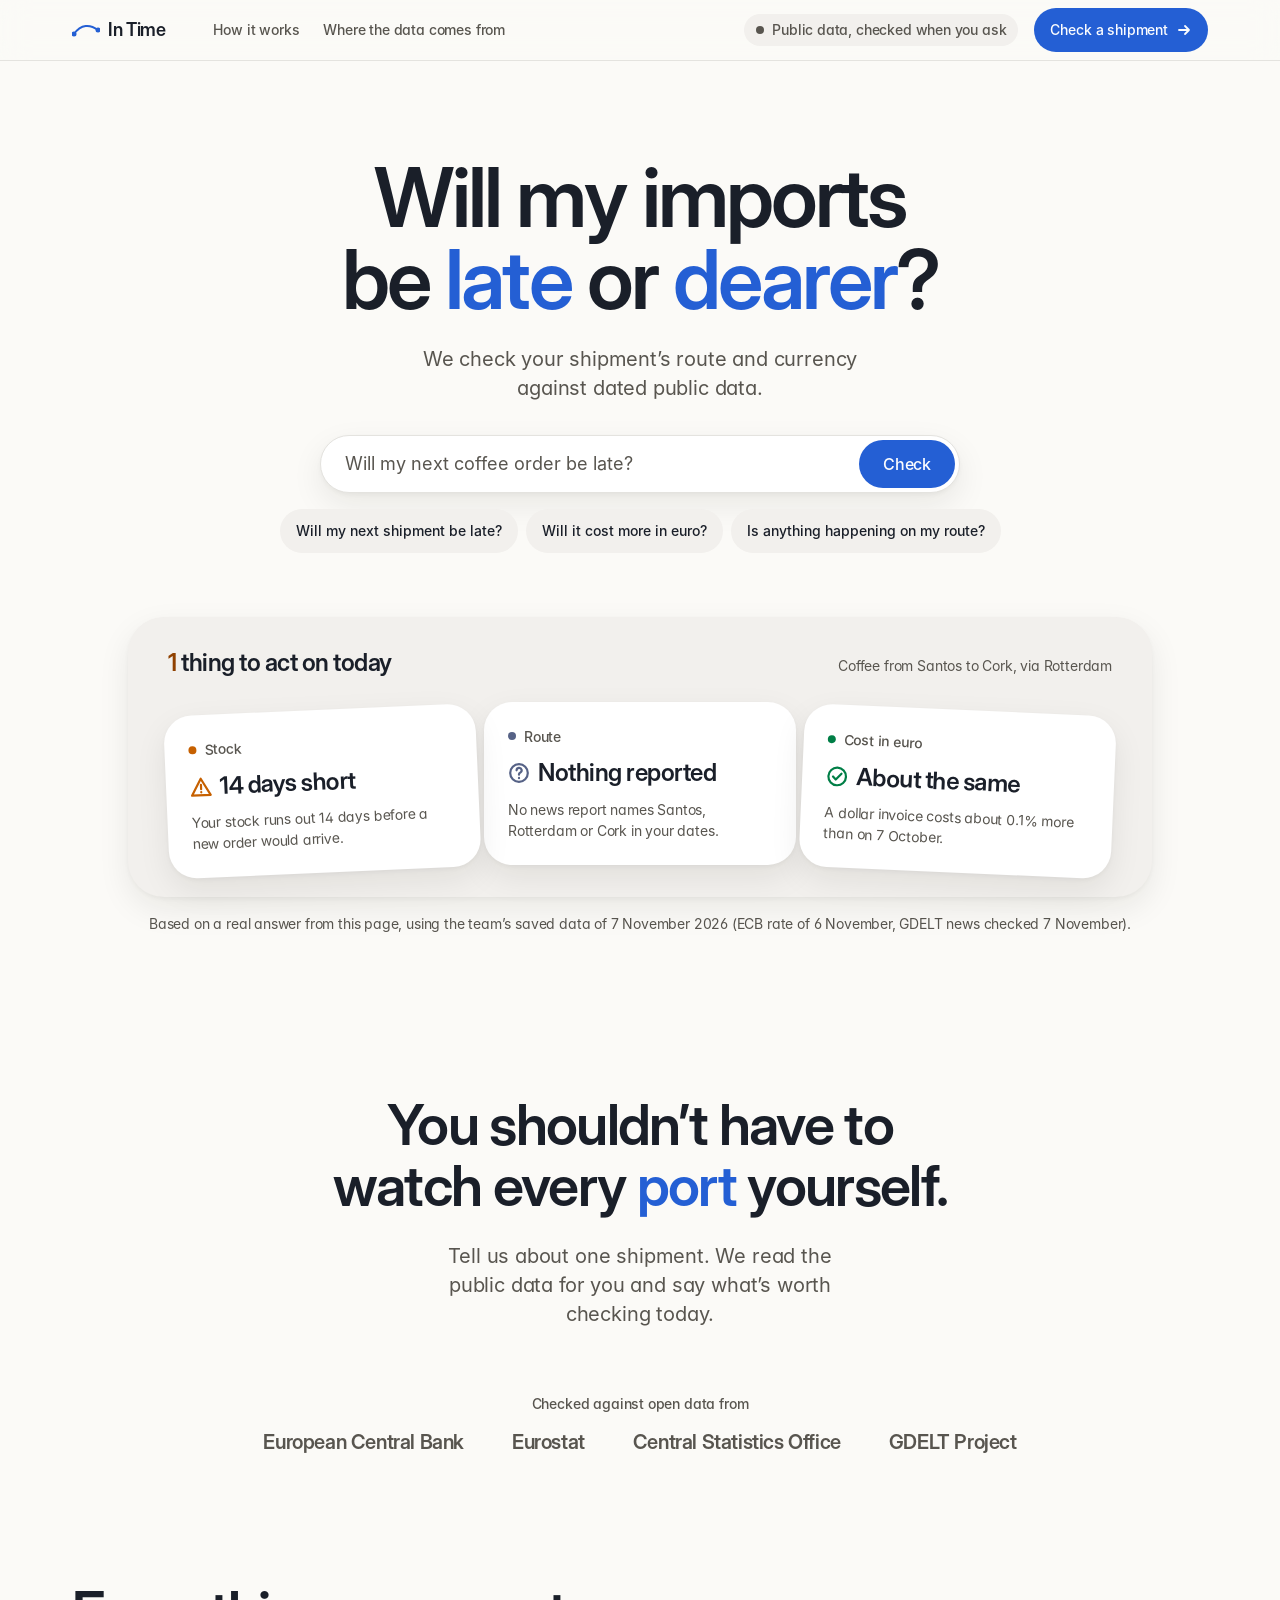
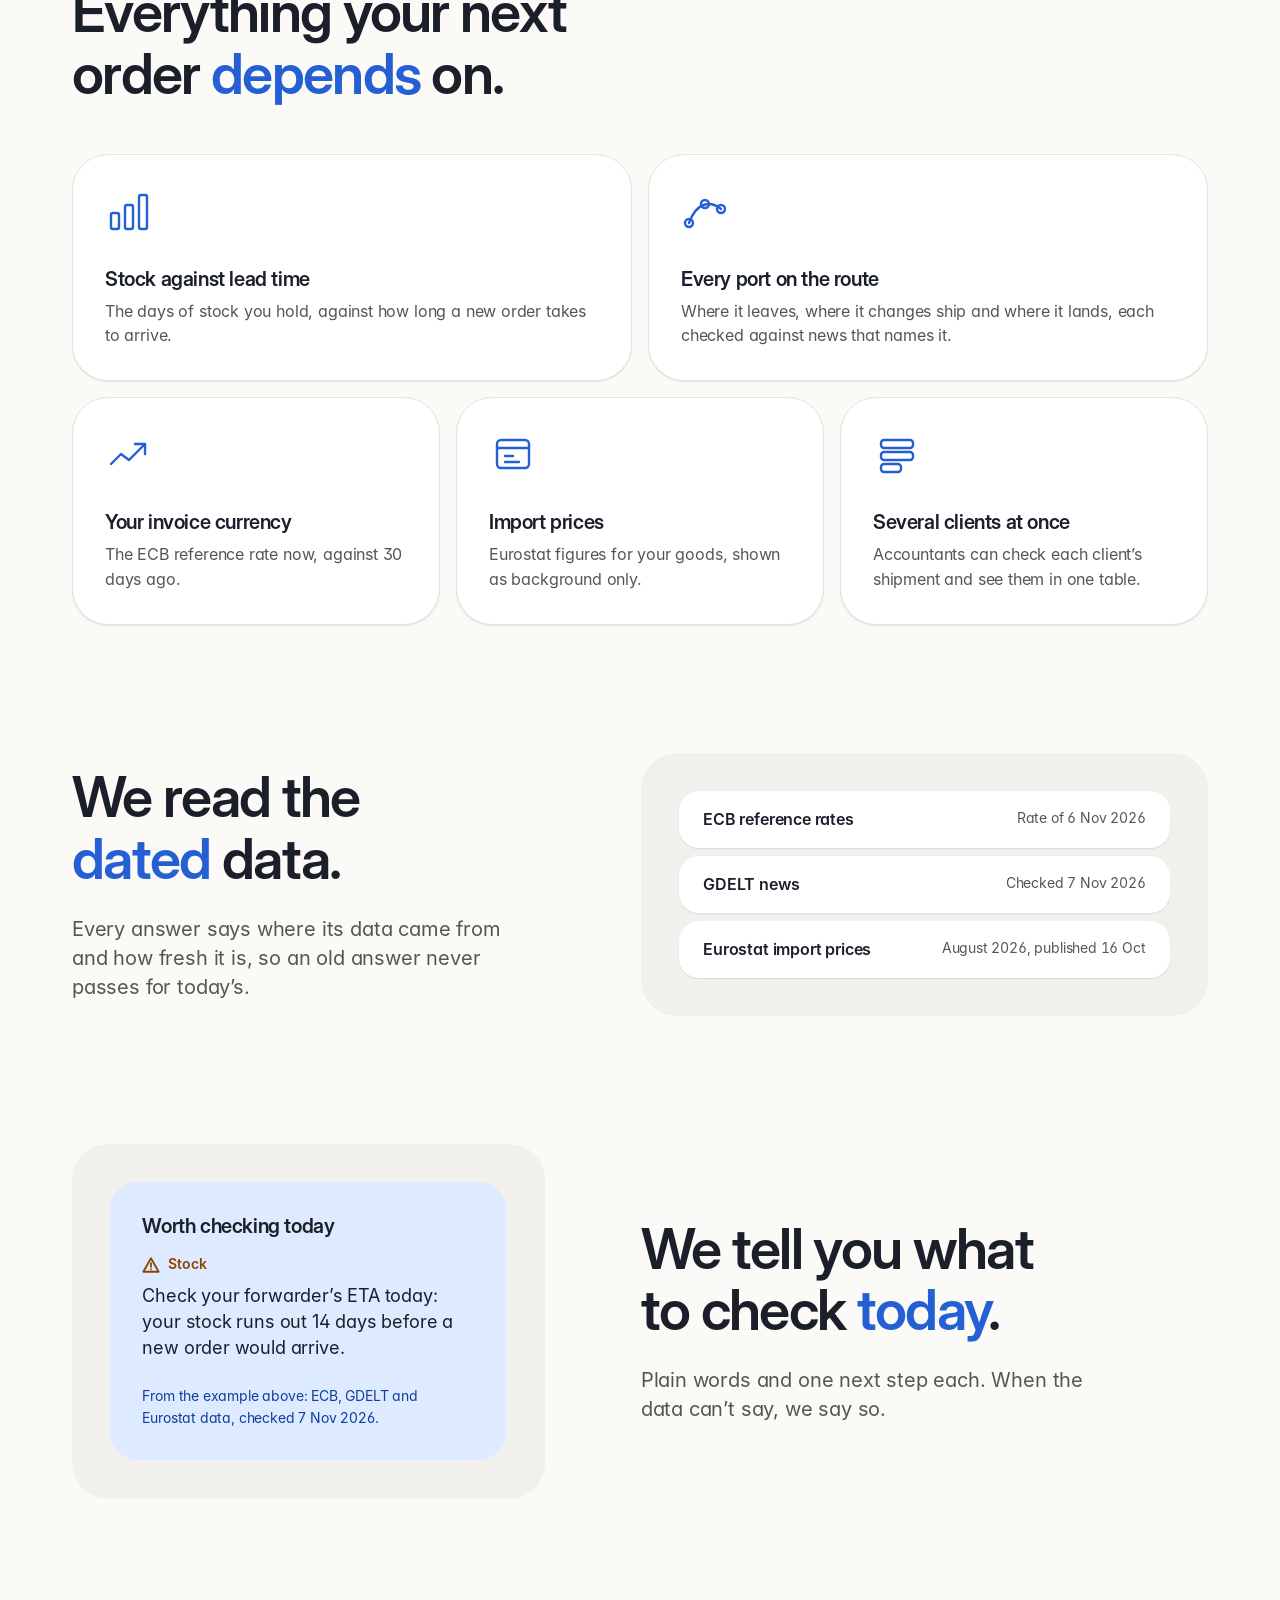
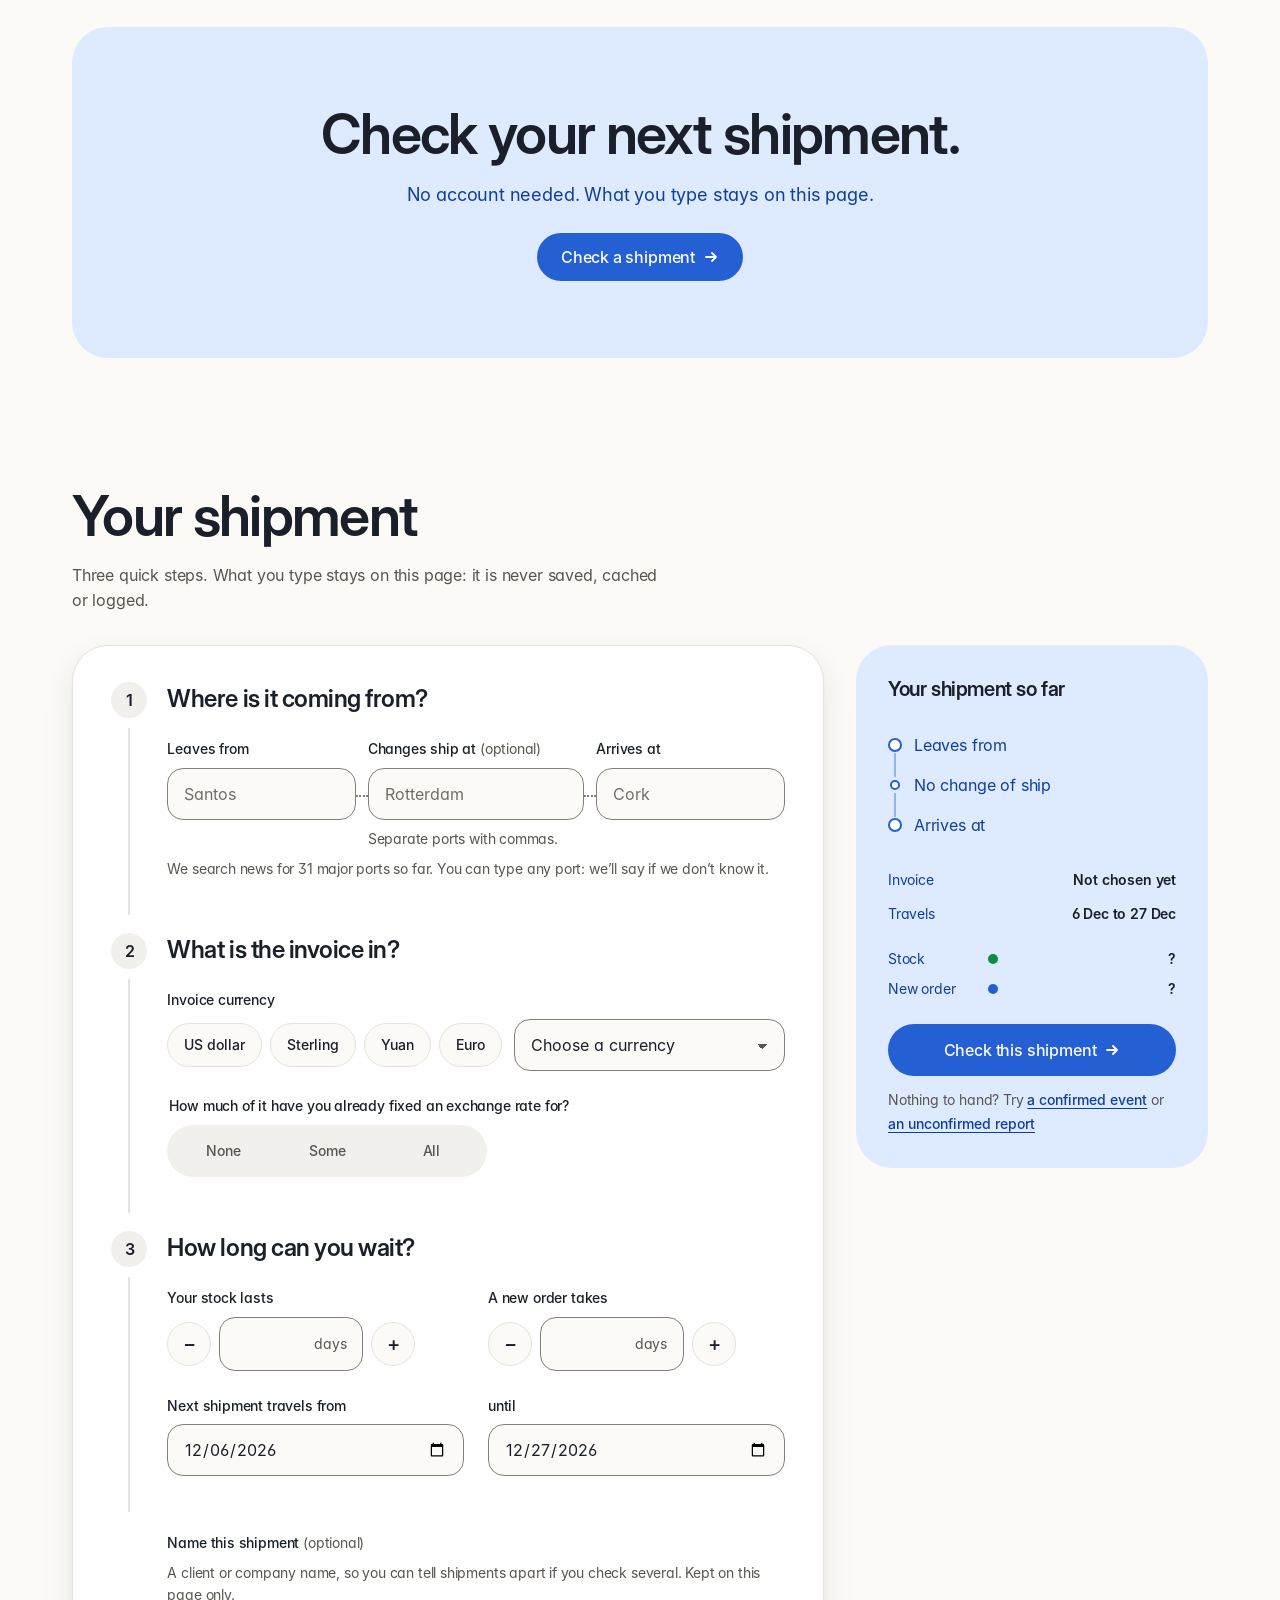
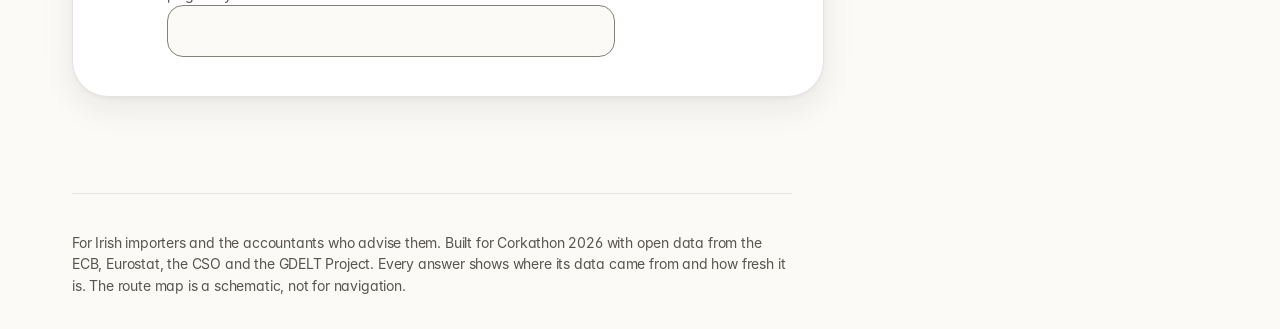
==== web/index.html @ a270487d "Merge main into claude/project-thread-wexdat Co-Authored-By: Claude Opus 5.5 <noreply@anthropic.com>" ====
<!doctype html>
<html lang="en-IE">
<head>
<meta charset="utf-8">
<meta name="viewport" content="width=device-width,initial-scale=1">
<meta name="color-scheme" content="light dark">
<meta name="description" content="For Irish importers and the accountants who advise them: check one shipment's route and currency against dated public data, and see what to check today.">
<title>In Time: will my imports be late or dearer?</title>
<link rel="preload" href="fonts/inter-display-semibold.woff2" as="font" type="font/woff2" crossorigin>
<link rel="stylesheet" href="styles.css">
</head>
<body>
<a class="skip" href="#main">Skip to content</a>

<header class="bar">
  <div class="wrap bar-in">
    <span class="brand"><svg viewBox="0 0 28 16" aria-hidden="true" class="brand-mark"><path d="M2 12 C 9 2, 18 2, 26 8" fill="none" stroke="currentColor" stroke-width="2" stroke-linecap="round"/><circle cx="2" cy="12" r="2.5"/><circle cx="26" cy="8" r="2.5"/></svg>In Time</span>
    <nav class="bar-nav" aria-label="Page">
      <a href="#how">How it works</a>
      <a href="#data">Where the data comes from</a>
    </nav>
    <span class="pill" id="mode-pill" data-tone="idle"><span class="dot" aria-hidden="true"></span><span id="mode" role="status">Public data, checked when you ask</span></span>
    <a class="btn btn-sm bar-cta" href="#inputs">Check a shipment<svg viewBox="0 0 16 16" aria-hidden="true" focusable="false"><path d="M3 8h10M9 4l4 4-4 4"/></svg></a>
  </div>
</header>

<main id="main" class="wrap">
  <section class="hero" aria-labelledby="page-title">
    <div class="hero-text">
      <h1 id="page-title">Will my imports be <em>late</em> or <em>dearer</em>?</h1>
      <p class="lede">We check your shipment’s route and currency against dated public data.</p>
      <div class="ask" role="group" aria-label="Ask about your imports">
        <label for="q" class="sr">Your question</label>
        <input id="q" name="q" form="inputs" type="text" autocomplete="off" maxlength="200" placeholder="Will my next coffee order be late?">
        <button class="btn" type="submit" form="inputs" id="ask-btn">Check</button>
      </div>
      <ul class="chips" aria-label="Suggested questions">
        <li><button class="chip" type="button" data-q="Will my next shipment be late?">Will my next shipment be late?</button></li>
        <li><button class="chip" type="button" data-q="Will it cost more in euro?">Will it cost more in euro?</button></li>
        <li><button class="chip" type="button" data-q="Is anything happening on my route?">Is anything happening on my route?</button></li>
      </ul>
    </div>
    <figure class="hero-stack tilt">
      <div class="stack" id="shot">
        <div class="stack-head">
          <p class="stack-title"><span class="stack-num">1</span> thing to act on today</p>
          <p class="stack-sub">Coffee from Santos to Cork, via Rotterdam</p>
        </div>
        <ul class="stack-cards">
          <li class="scard" data-tone="warn"><span class="g-label">Stock</span><span class="s-v"><svg viewBox="0 0 20 20" aria-hidden="true" focusable="false"><path d="M10 2.5 1.5 17.5h17L10 2.5Z"/><path d="M10 8v4"/><path d="M10 14.6v.2"/></svg>14 days short</span><span class="s-b">Your stock runs out 14 days before a new order would arrive.</span></li>
          <li class="scard" data-tone="unk"><span class="g-label">Route</span><span class="s-v"><svg viewBox="0 0 20 20" aria-hidden="true" focusable="false"><circle cx="10" cy="10" r="8"/><path d="M7.8 7.6a2.3 2.3 0 1 1 3.2 2.1c-.7.3-1 .8-1 1.5v.3"/><path d="M10 14.5v.2"/></svg>Nothing reported</span><span class="s-b">No news report names Santos, Rotterdam or Cork in your dates.</span></li>
          <li class="scard" data-tone="calm"><span class="g-label">Cost in euro</span><span class="s-v"><svg viewBox="0 0 20 20" aria-hidden="true" focusable="false"><circle cx="10" cy="10" r="8"/><path d="m6.2 10.2 2.6 2.6 5-5.4"/></svg>About the same</span><span class="s-b">A dollar invoice costs about 0.1% more than on 7 October.</span></li>
        </ul>
      </div>
      <figcaption>Based on a real answer from this page, using the team’s saved data of 7 November 2026 (ECB rate of 6 November, GDELT news checked 7 November).</figcaption>
    </figure>
  </section>


  <div class="landing">
    <section class="value" aria-labelledby="value-h">
      <h2 id="value-h" class="section-h">You shouldn’t have to watch every <em>port</em> yourself.</h2>
      <p class="lede">Tell us about one shipment. We read the public data for you and say what’s worth checking today.</p>
      <p class="strip-label" id="data">Checked against open data from</p>
      <ul class="wordmarks" aria-labelledby="data">
        <li>European Central Bank</li>
        <li>Eurostat</li>
        <li>Central Statistics Office</li>
        <li>GDELT Project</li>
      </ul>
    </section>

    <section class="features" id="how" aria-labelledby="how-h">
      <h2 id="how-h" class="section-h">Everything your next order <em>depends</em> on.</h2>
      <ul class="fgrid">
        <li class="fcard fcard-wide"><svg class="f-ico" viewBox="0 0 48 48" aria-hidden="true" focusable="false"><rect x="6" y="26" width="8" height="16" rx="2"/><rect x="20" y="18" width="8" height="24" rx="2"/><rect x="34" y="8" width="8" height="34" rx="2"/></svg><h3>Stock against lead time</h3><p>The days of stock you hold, against how long a new order takes to arrive.</p></li>
        <li class="fcard fcard-wide"><svg class="f-ico" viewBox="0 0 48 48" aria-hidden="true" focusable="false"><path d="M8 36C16 14 30 14 40 22"/><circle cx="8" cy="36" r="4"/><circle cx="24" cy="17" r="4"/><circle cx="40" cy="22" r="4"/></svg><h3>Every port on the route</h3><p>Where it leaves, where it changes ship and where it lands, each checked against news that names it.</p></li>
        <li class="fcard"><svg class="f-ico" viewBox="0 0 48 48" aria-hidden="true" focusable="false"><path d="M6 34l10-10 8 6 16-16"/><path d="M30 14h10v10"/></svg><h3>Your invoice currency</h3><p>The ECB reference rate now, against 30 days ago.</p></li>
        <li class="fcard"><svg class="f-ico" viewBox="0 0 48 48" aria-hidden="true" focusable="false"><rect x="8" y="10" width="32" height="28" rx="4"/><path d="M8 18h32M16 26h8M16 32h14"/></svg><h3>Import prices</h3><p>Eurostat figures for your goods, shown as background only.</p></li>
        <li class="fcard"><svg class="f-ico" viewBox="0 0 48 48" aria-hidden="true" focusable="false"><rect x="8" y="10" width="32" height="8" rx="3"/><rect x="8" y="22" width="32" height="8" rx="3"/><rect x="8" y="34" width="20" height="8" rx="3"/></svg><h3>Several clients at once</h3><p>Accountants can check each client’s shipment and see them in one table.</p></li>
      </ul>
    </section>

    <section class="row" aria-labelledby="row1-h">
      <div class="row-text">
        <h2 id="row1-h" class="section-h">We read the <em>dated</em> data.</h2>
        <p class="lede">Every answer says where its data came from and how fresh it is, so an old answer never passes for today’s.</p>
      </div>
      <div class="row-visual">
        <ul class="srclist" aria-label="Sources behind the example answer">
          <li><span class="sl-name">ECB reference rates</span><span class="sl-when">Rate of 6 Nov 2026</span></li>
          <li><span class="sl-name">GDELT news</span><span class="sl-when">Checked 7 Nov 2026</span></li>
          <li><span class="sl-name">Eurostat import prices</span><span class="sl-when">August 2026, published 16 Oct</span></li>
        </ul>
      </div>
    </section>

    <section class="row row-flip" aria-labelledby="row2-h">
      <div class="row-text">
        <h2 id="row2-h" class="section-h">We tell you what to check <em>today</em>.</h2>
        <p class="lede">Plain words and one next step each. When the data can’t say, we say so.</p>
      </div>
      <div class="row-visual">
        <div class="darkpanel">
          <p class="dp-title">Worth checking today</p>
          <ol class="dp-list">
            <li><span class="dp-tag" data-tone="warn"><svg viewBox="0 0 20 20" aria-hidden="true" focusable="false"><path d="M10 2.5 1.5 17.5h17L10 2.5Z"/><path d="M10 8v4"/><path d="M10 14.6v.2"/></svg>Stock</span>Check your forwarder’s ETA today: your stock runs out 14 days before a new order would arrive.</li>
          </ol>
          <p class="dp-foot">From the example above: ECB, GDELT and Eurostat data, checked 7 Nov 2026.</p>
        </div>
      </div>
    </section>

    <section class="cta" aria-labelledby="cta-h">
      <h2 id="cta-h" class="section-h">Check your next shipment.</h2>
      <p>No account needed. What you type stays on this page.</p>
      <a class="btn" href="#inputs">Check a shipment<svg viewBox="0 0 16 16" aria-hidden="true" focusable="false"><path d="M3 8h10M9 4l4 4-4 4"/></svg></a>
    </section>
  </div>

  <div class="error-summary" id="errors" role="alert" tabindex="-1" hidden>
    <h2 class="err-h">There is a problem</h2><ul id="error-list"></ul>
  </div>
  <form id="inputs" class="ship-form" novalidate aria-labelledby="ship-title">
    <h2 id="ship-title" class="section-h">Your shipment</h2>
    <div class="ship" id="ship-summary" hidden>
      <dl id="ship-line"></dl>
      <button class="linkbtn" type="button" id="edit" aria-expanded="false" aria-controls="shipment">Change</button>
    </div>

    <div id="shipment" class="shipment">
      <p class="sub">Three quick steps. What you type stays on this page: it is never saved, cached or logged.</p>
      <div class="builder">
        <div class="steps">

          <fieldset class="step" id="g-route">
            <legend><span class="step-n" aria-hidden="true">1</span>Where is it coming from?</legend>
            <div class="rail">
              <div class="field stop">
                <label for="origin_port">Leaves from</label>
                <span class="field-error" id="origin_port-error" hidden></span>
                <input id="origin_port" name="origin_port" list="ports" autocomplete="off" aria-describedby="origin_port-error" placeholder="Santos">
              </div>
              <div class="field stop stop-mid">
                <label for="transshipment_ports">Changes ship at <span class="opt">(optional)</span></label>
                <span class="field-error" id="transshipment_ports-error" hidden></span>
                <input id="transshipment_ports" name="transshipment_ports" autocomplete="off" aria-describedby="transshipment_ports-hint transshipment_ports-error" placeholder="Rotterdam">
                <span class="hint" id="transshipment_ports-hint">Separate ports with commas.</span>
              </div>
              <div class="field stop">
                <label for="destination_port">Arrives at</label>
                <span class="field-error" id="destination_port-error" hidden></span>
                <input id="destination_port" name="destination_port" list="ports" autocomplete="off" aria-describedby="destination_port-error" placeholder="Cork">
              </div>
            </div>
            <p class="hint" id="ports-note">We search news for 31 major ports so far. You can type any port: we’ll say if we don’t know it.</p>
        <datalist id="ports">
          <option value="Algeciras"></option><option value="Antwerp"></option><option value="Bremerhaven"></option><option value="Busan"></option><option value="Colombo"></option><option value="Cork"></option><option value="Dublin"></option><option value="Durban"></option><option value="Felixstowe"></option><option value="Hamburg"></option><option value="Ho Chi Minh City"></option><option value="Hong Kong"></option><option value="Jebel Ali"></option><option value="Le Havre"></option><option value="Liverpool"></option><option value="Los Angeles"></option><option value="Mombasa"></option><option value="New York"></option><option value="Nhava Sheva"></option><option value="Ningbo"></option><option value="Piraeus"></option><option value="Port Said"></option><option value="Ringaskiddy"></option><option value="Rotterdam"></option><option value="Santos"></option><option value="Savannah"></option><option value="Shanghai"></option><option value="Shenzhen"></option><option value="Singapore"></option><option value="Southampton"></option><option value="Valencia"></option>
        </datalist>
          </fieldset>

          <fieldset class="step" id="g-money">
            <legend><span class="step-n" aria-hidden="true">2</span>What is the invoice in?</legend>
            <div class="field">
              <label for="currency">Invoice currency</label>
              <span class="field-error" id="currency-error" hidden></span>
              <div class="cur-row">
                <ul class="cur-quick" aria-label="Common currencies">
                  <li><button type="button" class="cchip" data-cur="USD" aria-pressed="false">US dollar</button></li>
                  <li><button type="button" class="cchip" data-cur="GBP" aria-pressed="false">Sterling</button></li>
                  <li><button type="button" class="cchip" data-cur="CNY" aria-pressed="false">Yuan</button></li>
                  <li><button type="button" class="cchip" data-cur="EUR" aria-pressed="false">Euro</button></li>
                </ul>
                <select id="currency" name="currency" aria-describedby="currency-error"><option value="">Choose a currency</option><option value="USD">US dollars (USD)</option><option value="GBP">Pounds sterling (GBP)</option><option value="CNY">Chinese yuan (CNY)</option><option value="JPY">Japanese yen (JPY)</option><option value="CHF">Swiss francs (CHF)</option><option value="EUR">Euro (EUR)</option><optgroup label="More ECB currencies"><option value="SEK">Swedish kronor (SEK)</option><option value="DKK">Danish kroner (DKK)</option><option value="NOK">Norwegian kroner (NOK)</option><option value="PLN">Polish zloty (PLN)</option><option value="CZK">Czech koruna (CZK)</option><option value="HUF">Hungarian forint (HUF)</option><option value="RON">Romanian leu (RON)</option><option value="CAD">Canadian dollars (CAD)</option><option value="AUD">Australian dollars (AUD)</option><option value="NZD">New Zealand dollars (NZD)</option><option value="INR">Indian rupees (INR)</option><option value="KRW">South Korean won (KRW)</option><option value="SGD">Singapore dollars (SGD)</option><option value="HKD">Hong Kong dollars (HKD)</option><option value="THB">Thai baht (THB)</option><option value="TRY">Turkish lira (TRY)</option><option value="BRL">Brazilian real (BRL)</option><option value="MXN">Mexican pesos (MXN)</option><option value="ZAR">South African rand (ZAR)</option></optgroup></select>
              </div>
            </div>
            <fieldset class="field seg-wrap" id="fixed_rate_share" aria-describedby="fixed_rate_share-error">
              <legend>How much of it have you already fixed an exchange rate for?</legend>
              <span class="field-error" id="fixed_rate_share-error" hidden></span>
              <div class="seg">
                <label><input type="radio" name="fixed_rate_share" value="none"><span>None</span></label>
                <label><input type="radio" name="fixed_rate_share" value="some"><span>Some</span></label>
                <label><input type="radio" name="fixed_rate_share" value="all"><span>All</span></label>
              </div>
            </fieldset>
            <div class="field" id="pct-field" hidden>
              <label for="fixed_rate_pct">Roughly what share have you fixed?</label>
              <span class="hint" id="fixed_rate_pct-hint">Optional, for example 50. Without it we can’t work out your euro cost.</span>
              <span class="field-error" id="fixed_rate_pct-error" hidden></span>
              <span class="suffix"><input id="fixed_rate_pct" name="fixed_rate_pct" inputmode="decimal" aria-describedby="fixed_rate_pct-hint fixed_rate_pct-error"><span aria-hidden="true">%</span></span>
            </div>
          </fieldset>

          <fieldset class="step" id="g-time">
            <legend><span class="step-n" aria-hidden="true">3</span>How long can you wait?</legend>
            <div class="pair">
              <div class="field">
                <label for="stock_days">Your stock lasts</label>
                <span class="field-error" id="stock_days-error" hidden></span>
                <span class="stepper"><button type="button" class="stp" data-step="-1" data-for="stock_days" aria-label="One day less stock">−</button><span class="suffix"><input id="stock_days" name="stock_days" inputmode="numeric" aria-describedby="stock_days-error"><span aria-hidden="true">days</span></span><button type="button" class="stp" data-step="1" data-for="stock_days" aria-label="One day more stock">+</button></span>
              </div>
              <div class="field">
                <label for="lead_time_days">A new order takes</label>
                <span class="field-error" id="lead_time_days-error" hidden></span>
                <span class="stepper"><button type="button" class="stp" data-step="-1" data-for="lead_time_days" aria-label="One day shorter order time">−</button><span class="suffix"><input id="lead_time_days" name="lead_time_days" inputmode="numeric" aria-describedby="lead_time_days-error"><span aria-hidden="true">days</span></span><button type="button" class="stp" data-step="1" data-for="lead_time_days" aria-label="One day longer order time">+</button></span>
              </div>
            </div>
            <div class="pair dates">
              <div class="field">
                <label for="window_start">Next shipment travels from</label>
                <span class="field-error" id="window_start-error" hidden></span>
                <input id="window_start" name="window_start" type="date" aria-describedby="window_start-error">
              </div>
              <div class="field">
                <label for="window_end">until</label>
                <span class="field-error" id="window_end-error" hidden></span>
                <input id="window_end" name="window_end" type="date" aria-describedby="window_end-error">
              </div>
            </div>
          </fieldset>

          <div class="step step-name">
            <div class="field name-field">
              <label for="importer">Name this shipment <span class="opt">(optional)</span></label>
              <span class="hint" id="importer-hint">A client or company name, so you can tell shipments apart if you check several. Kept on this page only.</span>
              <span class="field-error" id="importer-error" hidden></span>
              <input id="importer" name="importer" autocomplete="organization" aria-describedby="importer-hint importer-error">
            </div>
          </div>
        </div>

        <aside class="ticket" aria-labelledby="ticket-h">
          <h3 id="ticket-h" class="ticket-h">Your shipment so far</h3>
          <ol class="t-route" id="t-route" aria-label="Route">
            <li data-k="origin_port"><span class="t-dot" aria-hidden="true"></span><span class="t-port" data-empty="Leaves from">Leaves from</span></li>
            <li data-k="transshipment_ports" class="t-mid"><span class="t-dot" aria-hidden="true"></span><span class="t-port" data-empty="No change of ship">No change of ship</span></li>
            <li data-k="destination_port"><span class="t-dot" aria-hidden="true"></span><span class="t-port" data-empty="Arrives at">Arrives at</span></li>
          </ol>
          <dl class="t-facts">
            <div><dt>Invoice</dt><dd id="t-money">Not chosen yet</dd></div>
            <div><dt>Travels</dt><dd id="t-dates">Not set yet</dd></div>
          </dl>
          <div class="t-runway" aria-hidden="true">
            <div class="t-bar"><span class="t-bar-label">Stock</span><span class="t-fill t-stock" id="t-stock"></span><span class="t-val" id="t-stock-v">?</span></div>
            <div class="t-bar"><span class="t-bar-label">New order</span><span class="t-fill t-lead" id="t-lead"></span><span class="t-val" id="t-lead-v">?</span></div>
          </div>
          <div class="actions">
            <button type="submit" class="btn" id="submit">Check this shipment<svg viewBox="0 0 16 16" aria-hidden="true" focusable="false"><path d="M3 8h10M9 4l4 4-4 4"/></svg></button>
            <p class="t-try"><span class="or">Nothing to hand? Try</span> <button type="button" class="linkbtn" data-example="alert">a confirmed event</button> <span class="or">or</span> <button type="button" class="linkbtn" data-example="insufficient">an unconfirmed report</button></p>
          </div>
        </aside>
      </div>
    </div>
    <p class="status" id="status" role="status" aria-live="polite"></p>
  </form>

  <section id="result" class="result" aria-labelledby="answer" tabindex="-1" hidden>
    <div class="verdict">
      <p class="yourq" id="answer-q"></p>
      <h2 id="answer" class="headline"></h2>
      <p class="fresh" id="freshness"></p>
      <p class="fresh warn-text" id="staleness" hidden></p>
      <nav class="glance" id="glance" aria-label="The three answers"></nav>
    </div>

    <figure class="routemap" id="routemap" hidden>
      <div class="rm-stage">
        <div id="routemap-svg"></div>
        <div class="port-card" id="port-card" role="region" aria-live="polite" aria-label="Port details" hidden></div>
      </div>
      <figcaption id="routemap-cap"></figcaption>
      <button type="button" class="linkbtn" id="sail">Sail the route again</button>
    </figure>

    <div class="parts" id="tiles"></div>

    <section class="todo" aria-labelledby="todo-h">
      <h3 id="todo-h" class="sub-h">Worth checking today</h3>
      <ol id="todo"></ol>
      <p class="coverage" id="coverage"></p>
    </section>

    <section class="track" aria-labelledby="track-h">
      <h3 id="track-h" class="sub-h">Track it yourself</h3>
      <div class="track-grid">
        <div class="field">
          <label for="container_no">Container number</label>
          <span class="hint" id="container_no-hint">From your booking or bill of lading, for example MSCU1234566. We check the ISO 6346 check digit on this page; nothing is sent.</span>
          <span class="track-row"><input id="container_no" autocomplete="off" spellcheck="false" maxlength="13" aria-describedby="container_no-hint container-out"><button type="button" class="btn ghost" id="container-go">Find carrier</button></span>
          <p class="track-out" id="container-out" aria-live="polite"></p>
        </div>
        <div class="field">
          <label for="vessel">Ship name or IMO number</label>
          <span class="hint" id="vessel-hint">Opens a public ship tracker in a new tab. Positions come from that site, not from us.</span>
          <span class="track-row"><input id="vessel" autocomplete="off" spellcheck="false" maxlength="60" aria-describedby="vessel-hint vessel-out"><button type="button" class="btn ghost" id="vessel-go">Show trackers</button></span>
          <p class="track-out" id="vessel-out" aria-live="polite"></p>
        </div>
      </div>
      <div id="ais" class="ais" hidden></div>
    </section>

    <section class="changes" id="changes" aria-labelledby="changes-h" hidden>
      <h3 id="changes-h" class="sub-h">What changed since your last check</h3>
      <ul id="changes-list"></ul>
    </section>

    <div class="watch">
      <button type="button" class="btn ghost" id="recheck">Check again now</button>
      <label class="check"><input type="checkbox" id="watch"> Check again every 30 minutes while this page is open</label>
      <span class="muted" id="watch-note"></span>
      <button type="button" class="linkbtn" id="copy">Copy a summary for a client</button>
    </div>

    <details class="panel" id="sources-panel">
      <summary id="working-summary">Where this comes from</summary>
      <div class="tablewrap"><table>
        <caption class="sr">Every source we checked, with its dates</caption>
        <thead><tr><th scope="col">Source</th><th scope="col">Data for</th><th scope="col">Published</th><th scope="col">We fetched it</th><th scope="col">How we used it</th></tr></thead>
        <tbody id="sources"></tbody>
      </table></div>
      <p class="small">Licences: Eurostat and CSO, CC BY 4.0. ECB statistics, free reuse with the source quoted. GDELT, free with citation. <span id="lic-weather">Weather data by Open-Meteo.com, CC BY 4.0, forecasts only.</span> Port positions on the map are approximate.</p>
    </details>

    <details class="panel">
      <summary>What this can’t tell you</summary>
      <ul class="limits">
        <li>We can’t see your container. A problem on your route may or may not affect it, so the next step is always your forwarder.</li>
        <li>News is a signal, not proof. We only count headlines that name a port on your route and a disruption, but quiet delays may never be reported.</li>
        <li>Official confirmation is switched off until the reuse terms of carrier and port notices are recorded, so today every event shows as “reported”. We link the notices of the ports we can’t check.</li>
        <li>The exchange rate is the ECB reference rate, published once a working day. It isn’t your bank’s rate and says nothing about delays.</li>
        <li>Ship positions aren’t shown: we haven’t confirmed the right to display vessel-tracking data.</li>
        <li>Official trade figures are two to three months old, so we use them as background only.</li>
      </ul>
    </details>
  </section>

  <section class="book" id="book" aria-labelledby="book-h" hidden>
    <div class="book-head">
      <h2 id="book-h" class="section-h">Your shipments <span class="count" id="book-count"></span></h2>
      <div class="book-actions">
        <button type="button" class="btn ghost" id="add">Add another shipment</button>
        <button type="button" class="linkbtn" id="check-all">Check all again</button>
      </div>
    </div>
    <p class="small">For accountants with several importing clients. Kept on this page only: closing the tab clears it.</p>
    <div class="tablewrap"><table class="book-table">
      <caption class="sr">Every shipment checked on this page</caption>
      <thead><tr><th scope="col">Shipment</th><th scope="col">Stock</th><th scope="col">Route</th><th scope="col">Cost in euro</th><th scope="col">Checked</th><th scope="col"><span class="sr">Actions</span></th></tr></thead>
      <tbody id="book-rows"></tbody>
    </table></div>
  </section>

  <footer class="foot">
    <p>For Irish importers and the accountants who advise them. Built for Corkathon 2026 with open data from the ECB, Eurostat, the CSO and the GDELT Project. Every answer shows where its data came from and how fresh it is. The route map is a schematic, not for navigation.</p>
  </footer>
</main>
<script src="app.js"></script>
</body>
</html>
---- web/styles.css ----
/* Hallmark · v2.0.0 · redesign: full · scope: page + app · theme: Soft Pill (morphin-ui shapes, Inter, warm neutrals / soft charcoal, blue accents) · genre: product · hero: centred question + a fanned stack of real answer cards · landing: section order after useorigin.com (structure only) · posture: Restrained · signature: three answer cards, each with something to try · components: ported by hand from bencho and libraries.dev (both MIT), see docs/third-party.md */
/* Pre-emit critique: no eyebrows, no tracked caps, no middle-dot meta, tokens for colour and space, no glow shadows (the border beam is a thin stroke shown only while a check runs), h2 at 40px or more, controls 44 to 52px, hero headline 7 words and one 11-word sentence above the fold at 1280x800. */
/* Sweep: hallmark's sloplint was not run (this environment does not run code from that repo); gates applied by hand. */
/* Imports check, theme "Soft Pill" (v4). A clean slate after Night Harbour.
   Shapes and tokens follow the morphin-ui approach (MIT): pill controls with a superellipse
   corner, soft filled cards, Inter at a tight semibold, warm neutrals in light and a soft blue-tinted charcoal
   in dark, with brand-blue buttons and accents (Khoa asked for no heavy dark colours, 7 Nov). Interactions borrow ideas from bencho.dev and libraries.dev,
   rebuilt here in plain CSS and JS (no packages, no build step, CSP-safe).
   Amber means "act", never "danger": there is no red status colour. Status always has a word and an icon. */

@font-face{font-family:Inter;src:url(fonts/inter-regular.woff2) format("woff2");font-weight:400;font-display:swap}
@font-face{font-family:Inter;src:url(fonts/inter-medium.woff2) format("woff2");font-weight:500;font-display:swap}
@font-face{font-family:Inter;src:url(fonts/inter-semibold.woff2) format("woff2");font-weight:600;font-display:swap}
@font-face{font-family:"Inter Display";src:url(fonts/inter-display-semibold.woff2) format("woff2");font-weight:600;font-display:swap}
@property --bb-angle{syntax:"<angle>";initial-value:0deg;inherits:true}
@property --bb-opacity{syntax:"<number>";initial-value:0;inherits:true}

/* ---------- Tokens ---------- */
:root{color-scheme:light dark;
  --background:oklch(98.4% .003 85);
  --card:oklch(100% 0 0);
  --secondary:oklch(95.6% .004 85);
  --secondary-2:oklch(92.5% .005 85);
  --foreground:oklch(24% .02 262);
  --muted-foreground:oklch(45% .01 85);
  --border:oklch(91.5% .005 85);
  --input:oklch(60% .01 85);
  --primary:var(--brand);
  --primary-foreground:oklch(99% .003 262);
  --brand:oklch(52% .19 262);
  --brand-soft:oklch(93.5% .035 262);
  --brand-ink:oklch(40% .16 262);
  --data:oklch(56% .15 150);
  --data-soft:oklch(56% .15 150 / .14);
  --warn:oklch(60% .16 55);
  --warn-ink:oklch(47% .13 55);
  --warn-soft:oklch(80% .12 70 / .26);
  --calm:oklch(52% .13 155);
  --calm-soft:oklch(80% .1 155 / .22);
  --unk:oklch(50% .06 270);
  --unk-soft:oklch(80% .04 270 / .25);
  --error:oklch(50% .19 25);
  --ring:oklch(52% .19 262);
  --shadow-1:0 1px 2px oklch(20% .01 85 / .06),0 1px 1px oklch(20% .01 85 / .04);
  --shadow-2:0 2px 4px oklch(20% .01 85 / .04),0 12px 32px oklch(20% .01 85 / .08);
  --popover-shadow:0 4px 8px oklch(20% .01 85 / .06),0 24px 48px oklch(20% .01 85 / .14);

  --font-sans:Inter,system-ui,-apple-system,"Segoe UI",Roboto,Arial,sans-serif;
  --font-display:"Inter Display",Inter,system-ui,sans-serif;
  --text-xs:12px;--text-sm:14px;--text-base:16px;--text-lg:18px;--text-xl:20px;--text-2xl:24px;
  --text-3xl:clamp(26px,2.6vw,32px);--text-4xl:clamp(40px,3.6vw,44px);--text-5xl:clamp(40px,4.4vw,56px);--text-6xl:clamp(44px,6.4vw,84px);

  --s-1:4px;--s-2:8px;--s-3:12px;--s-4:16px;--s-5:24px;--s-6:32px;--s-7:48px;--s-8:64px;--s-9:96px;--s-10:128px;
  --pill:999px;--corner-shape:superellipse(1.2);
  --r-field:16px;--r-card:28px;--r-card-lg:36px;--r-inner:20px;
  --h-sm:44px;--h-md:44px;--h-lg:48px;
  --container:1200px;
  --beam-1:oklch(64% .23 10);--beam-2:oklch(64% .19 255);--beam-3:oklch(72% .2 145);--beam-4:oklch(71% .13 185);--beam-5:oklch(55% .25 285);--beam-6:oklch(70% .19 50);--beam-7:oklch(64% .25 340);--beam-8:oklch(58% .26 305);
  --beam-sheen:oklch(0% 0 0 / .55);--tilt-dent:oklch(18% .03 265);--tilt-rim:oklch(100% 0 0);--mask:oklch(0% 0 0);
  --ease:cubic-bezier(.22,1,.36,1);--ease-spring:cubic-bezier(.34,1.35,.64,1);
  --dur-1:150ms;--dur-2:250ms;--dur-3:350ms}

@media (prefers-color-scheme:dark){:root{
  --background:oklch(25% .018 262);
  --card:oklch(30% .02 262);
  --secondary:oklch(34% .022 262);
  --secondary-2:oklch(38% .024 262);
  --foreground:oklch(97% .006 262);
  --muted-foreground:oklch(82% .015 262);
  --border:oklch(40% .02 262);
  --input:oklch(64% .02 262);
  --primary-foreground:oklch(20% .03 262);
  --brand:oklch(72% .14 262);
  --brand-soft:oklch(38% .08 262);
  --brand-ink:oklch(82% .1 262);
  --data:oklch(80% .19 148);
  --data-soft:oklch(80% .19 148 / .16);
  --warn:oklch(80% .15 68);
  --warn-ink:oklch(84% .13 70);
  --warn-soft:oklch(80% .15 68 / .16);
  --calm:oklch(80% .16 152);
  --calm-soft:oklch(80% .16 152 / .14);
  --unk:oklch(78% .06 270);
  --unk-soft:oklch(78% .06 270 / .16);
  --error:oklch(74% .16 25);
  --ring:oklch(72% .14 262);
  --shadow-1:none;
  --shadow-2:0 0 0 1px oklch(100% 0 0 / .06);
  --popover-shadow:0 0 0 1px oklch(100% 0 0 / .08),0 24px 48px oklch(10% .02 262 / .45);
  --beam-sheen:oklch(100% 0 0 / .75)}}

/* ---------- Base ---------- */
*{box-sizing:border-box}
html{-webkit-text-size-adjust:100%;overflow-x:clip;scrollbar-color:var(--input) var(--background)}
body{margin:0;overflow-x:clip;background:var(--background);color:var(--foreground);font:400 var(--text-base)/1.55 var(--font-sans);letter-spacing:-.011em;font-feature-settings:"cv11","ss01";-webkit-font-smoothing:antialiased;caret-color:var(--brand)}
::selection{background:var(--brand-soft);color:var(--foreground)}
h1,h2,h3,h4{font-family:var(--font-display);font-weight:600;letter-spacing:-.025em;line-height:1.1;margin:0;overflow-wrap:break-word;min-width:0;text-wrap:balance}
p{text-wrap:pretty}
.wrap{max-width:var(--container);margin:0 auto;padding:0 clamp(var(--s-4),4vw,var(--s-6))}
.sr{position:absolute;width:1px;height:1px;overflow:hidden;clip:rect(0 0 0 0);white-space:nowrap}
.skip{position:absolute;left:-999px}
.skip:focus{left:var(--s-4);top:var(--s-3);background:var(--card);color:var(--foreground);padding:var(--s-2) var(--s-4);border-radius:var(--pill);z-index:9}
:focus-visible{outline:2px solid var(--ring);outline-offset:3px}
[hidden]{display:none!important}
a{color:var(--brand-ink);text-underline-offset:3px;text-decoration-thickness:1px}
a:hover{text-decoration-thickness:2px}
.muted{color:var(--muted-foreground)}
.small{font-size:var(--text-sm);color:var(--muted-foreground)}
.pill-shape,.btn,.chip,.seg,.seg span,.srcchip,.badge,.pill,.ask,input:not([type=checkbox]):not([type=radio]):not([type=range]),select{corner-shape:var(--corner-shape)}

/* ---------- Top bar ---------- */
.bar{position:sticky;top:0;z-index:5;background:oklch(from var(--background) l c h / .82);backdrop-filter:saturate(1.4) blur(14px);-webkit-backdrop-filter:saturate(1.4) blur(14px);border-bottom:1px solid var(--border)}
.bar-in{display:flex;align-items:center;justify-content:flex-start;gap:var(--s-4);min-height:60px;flex-wrap:wrap;padding-block:var(--s-2)}
.brand{display:inline-flex;align-items:center;gap:var(--s-2);font:600 var(--text-lg)/1 var(--font-display);letter-spacing:-.02em}
.brand-mark{width:28px;height:16px;color:var(--brand);fill:var(--brand)}
.pill{display:inline-flex;align-items:center;gap:var(--s-2);font-size:var(--text-sm);font-weight:500;color:var(--muted-foreground);padding:var(--s-1) var(--s-3);background:var(--secondary);border-radius:var(--pill);min-height:32px}
.dot{width:8px;height:8px;border-radius:50%;background:var(--muted-foreground);flex:none}
.pill[data-tone=live] .dot{background:var(--calm)}
.pill[data-tone=saved] .dot{background:var(--warn)}
.pill[data-tone=example] .dot{background:var(--unk)}

/* ---------- Hero ---------- */
.hero{display:grid;gap:var(--s-8);justify-items:center;text-align:center;padding-block:var(--s-9) var(--s-8)}
.hero-text{display:flex;flex-direction:column;align-items:center;min-width:0;max-width:52rem}
h1{font-size:var(--text-6xl);line-height:1;letter-spacing:-.035em;max-width:13ch}
.mag{display:inline}
.mag-w{display:inline-block;white-space:nowrap}
.mag-l{display:inline-block;transform-origin:50% 90%;transition:transform 420ms var(--ease-spring),color var(--dur-2) var(--ease);will-change:transform}
.lede{max-width:36ch;margin:var(--s-5) 0 0;color:var(--muted-foreground);font-size:var(--text-xl);line-height:1.45}
.tilt{perspective:1800px}
.tlt-sheen{position:absolute;inset:0;border-radius:inherit;pointer-events:none;z-index:1}
.hero-stack figcaption{margin-top:var(--s-4);font-size:var(--text-sm);color:var(--muted-foreground)}

/* Border beam, ported from libraries.dev border-beam (MIT, Jakub Antalik), "md" size, colorful palette.
   Kept to the 1px stroke layer (no inner glow, no bloom) and shown only while a check runs. */
.beam{position:relative}
.beam.on{animation:bb-spin 1.96s linear infinite,bb-in .6s ease forwards}
.beam.on::after{content:"";position:absolute;inset:0;border-radius:inherit;padding:1.5px;pointer-events:none;z-index:2;
  background:conic-gradient(from var(--bb-angle),transparent 0%,transparent 54%,oklch(from var(--beam-sheen) l c h / calc(alpha * .13)) 57%,oklch(from var(--beam-sheen) l c h / calc(alpha * .4)) 60%,oklch(from var(--beam-sheen) l c h / calc(alpha * .8)) 63%,var(--beam-sheen) 66%,oklch(from var(--beam-sheen) l c h / calc(alpha * .8)) 69%,oklch(from var(--beam-sheen) l c h / calc(alpha * .4)) 72%,oklch(from var(--beam-sheen) l c h / calc(alpha * .13)) 75%,transparent 78%,transparent 100%),
    radial-gradient(ellipse 70px 40px at 33% -7.4%,var(--beam-1),transparent),radial-gradient(ellipse 60px 35px at 12% -5%,var(--beam-2),transparent),radial-gradient(ellipse 40px 70px at 2.1% 68.3%,var(--beam-3),transparent),radial-gradient(ellipse 20px 35px at 2.1% 68.3%,var(--beam-4),transparent),radial-gradient(ellipse 180px 32px at 74.4% 100%,var(--beam-5),transparent),radial-gradient(ellipse 85px 26px at 55% 100%,var(--beam-2),transparent),radial-gradient(ellipse 74px 32px at 93.9% 0%,var(--beam-6),transparent),radial-gradient(ellipse 26px 42px at 100% 27.1%,var(--beam-7),transparent),radial-gradient(ellipse 52px 48px at 100% 27.1%,var(--beam-8),transparent);
  -webkit-mask:conic-gradient(from var(--bb-angle),transparent 0%,transparent 30%,oklch(from var(--mask) l c h / .1) 36%,oklch(from var(--mask) l c h / .35) 44%,var(--mask) 52%,var(--mask) 80%,oklch(from var(--mask) l c h / .35) 86%,oklch(from var(--mask) l c h / .1) 92%,transparent 95%,transparent 100%),linear-gradient(var(--mask) 0 0) content-box,linear-gradient(var(--mask) 0 0);
  -webkit-mask-composite:source-in,xor;
  mask:conic-gradient(from var(--bb-angle),transparent 0%,transparent 30%,oklch(from var(--mask) l c h / .1) 36%,oklch(from var(--mask) l c h / .35) 44%,var(--mask) 52%,var(--mask) 80%,oklch(from var(--mask) l c h / .35) 86%,oklch(from var(--mask) l c h / .1) 92%,transparent 95%,transparent 100%),linear-gradient(var(--mask) 0 0) content-box,linear-gradient(var(--mask) 0 0);
  mask-composite:intersect,exclude;
  opacity:calc(var(--bb-opacity) * .9);animation:bb-hue 12s ease-in-out infinite}
@keyframes bb-spin{to{--bb-angle:360deg}}
@keyframes bb-in{to{--bb-opacity:1}}
@keyframes bb-hue{0%,100%{filter:hue-rotate(-30deg) brightness(1.3) saturate(1.2)}50%{filter:hue-rotate(30deg) brightness(1.3) saturate(1.2)}}
@media (prefers-reduced-motion:reduce){.beam.on,.beam.on::after{animation:none;--bb-opacity:1;--bb-angle:200deg}}

/* Once there's an answer, the hero steps back */
.answered .hero{padding-block:var(--s-7) 0;gap:0}
.answered h1{font-size:var(--text-3xl);max-width:none}
.answered .lede,.answered .hero-stack,.answered .landing,.answered .bar-nav{display:none}
.answered .ask{margin-top:var(--s-5)}

/* Prompt-style ask box */
.ask{display:flex;align-items:center;gap:var(--s-2);width:min(100%,40rem);margin-top:var(--s-6);padding:var(--s-1) var(--s-1) var(--s-1) var(--s-5);background:var(--card);border:1px solid var(--border);border-radius:var(--pill);box-shadow:var(--shadow-2);transition:border-color var(--dur-2) var(--ease),box-shadow var(--dur-2) var(--ease)}
.ask:focus-within{border-color:var(--ring)}
.ask input{flex:1;min-width:0;border:0;background:transparent;font:400 var(--text-lg)/1.3 var(--font-sans);color:var(--foreground);padding:0;min-height:var(--h-lg);border-radius:0}
.ask input::placeholder{color:var(--muted-foreground);opacity:1}
.ask input:focus-visible{outline:0}
.ask:has(input:focus-visible){outline:2px solid var(--ring);outline-offset:3px}
.chips{list-style:none;display:flex;flex-wrap:wrap;justify-content:center;gap:var(--s-2);margin:var(--s-4) 0 0;padding:0}
.chip{font:500 var(--text-sm)/1 var(--font-sans);color:var(--foreground);background:var(--secondary);border:0;border-radius:var(--pill);padding:0 var(--s-4);min-height:var(--h-sm);cursor:pointer;transition:background var(--dur-1) var(--ease),transform var(--dur-1) var(--ease)}
.chip:hover{background:var(--secondary-2)}
.chip:active{transform:scale(.97)}
@media (pointer:coarse){.chip{min-height:var(--h-md)}}

/* ---------- Buttons ---------- */
.btn{position:relative;overflow:hidden;font:500 var(--text-base)/1 var(--font-sans);letter-spacing:-.011em;min-height:var(--h-lg);padding:0 var(--s-5);border:0;border-radius:var(--pill);background:var(--primary);color:var(--primary-foreground);cursor:pointer;white-space:nowrap;display:inline-flex;align-items:center;justify-content:center;gap:var(--s-2);transition:transform var(--dur-1) var(--ease),background var(--dur-1) var(--ease)}
.btn::after{content:"";position:absolute;inset:0;background:linear-gradient(105deg,transparent 30%,oklch(from var(--primary-foreground) l c h / .22) 50%,transparent 70%);transform:translateX(-120%);pointer-events:none}
@media (prefers-reduced-motion:no-preference){.btn:hover::after{transform:translateX(120%);transition:transform 700ms var(--ease)}}
.btn:hover{background:color-mix(in oklch,var(--primary) 88%,var(--primary-foreground))}
.btn:active{transform:scale(.97)}
.btn:disabled,.btn[disabled]{opacity:.55;cursor:progress;transform:none}
.btn.ghost{background:var(--secondary);color:var(--foreground)}
.btn.ghost::after{display:none}
.btn.ghost:hover{background:var(--secondary-2)}
.ask .btn{min-height:var(--h-lg)}
.linkbtn{font:500 var(--text-base)/1.3 var(--font-sans);color:var(--brand-ink);background:none;border:0;padding:var(--s-1) var(--s-1);min-height:var(--h-md);cursor:pointer;text-decoration:underline;text-underline-offset:3px;text-decoration-thickness:1px;border-radius:var(--s-2)}
.linkbtn:hover{text-decoration-thickness:2px}
.linkbtn:active{transform:scale(.97)}
.linkbtn:disabled{color:var(--muted-foreground);cursor:not-allowed}

/* Thinking orbs (after libraries.dev), replaces the spinner */
.orbs{display:inline-flex;gap:var(--s-1);align-items:center;height:14px}
.orbs i{width:8px;height:8px;border-radius:50%;background:currentColor;opacity:.85}
@media (prefers-reduced-motion:no-preference){.orbs i{animation:orb 1.1s var(--ease) infinite}.orbs i:nth-child(2){animation-delay:.15s}.orbs i:nth-child(3){animation-delay:.3s}}
@keyframes orb{0%,100%{transform:translateY(0) scale(.8);opacity:.45}40%{transform:translateY(-4px) scale(1.1);opacity:1}}

/* ---------- Shipment form ---------- */
.ship-form{padding-top:var(--s-10)}
.answered .ship-form{padding-top:var(--s-6)}
.section-h{font-size:var(--text-5xl);letter-spacing:-.03em}
.answered #ship-title{font-size:var(--text-4xl)}
.ship{display:flex;flex-wrap:wrap;align-items:center;justify-content:space-between;gap:var(--s-3) var(--s-5);margin-top:var(--s-4);padding:var(--s-4) var(--s-5);background:var(--card);border:1px solid var(--border);border-radius:var(--r-card);box-shadow:var(--shadow-1)}
#ship-line{display:flex;flex-wrap:wrap;gap:var(--s-3) var(--s-6);margin:0}
#ship-line dt{font-size:var(--text-xs);color:var(--muted-foreground);font-weight:500}
#ship-line dd{margin:0;font-size:var(--text-sm);font-weight:600}

.shipment{margin-top:var(--s-4);display:grid;gap:var(--s-6)}
.sub{margin:0;font-size:var(--text-base);color:var(--muted-foreground);max-width:60ch}
.cols{display:grid;gap:var(--s-5)}
@media(min-width:820px){.cols{grid-template-columns:1fr 1fr}}
.field{margin:0;min-width:0}
fieldset.field{border:0;padding:0}
label,.field>legend{display:block;font-weight:500;font-size:var(--text-sm);margin-bottom:var(--s-2)}
.opt{font-weight:400;color:var(--muted-foreground)}
.hint{display:block;color:var(--muted-foreground);font-size:var(--text-sm);margin:var(--s-2) 0 0}
input,select{font:inherit;color:var(--foreground);background:var(--background);border:1px solid var(--input);border-radius:var(--r-field);padding:0 var(--s-4);min-height:52px;width:100%;transition:border-color var(--dur-1) var(--ease),box-shadow var(--dur-1) var(--ease)}
input::placeholder{color:var(--muted-foreground);opacity:.85}
input:hover,select:hover{border-color:var(--muted-foreground)}
input:focus-visible,select:focus-visible{outline:0;border-color:var(--ring);box-shadow:0 0 0 3px oklch(from var(--ring) l c h / .3)}
input:disabled,select:disabled{opacity:.55;cursor:not-allowed}
select{appearance:none;cursor:pointer;background-image:linear-gradient(45deg,transparent 50%,var(--muted-foreground) 50%),linear-gradient(135deg,var(--muted-foreground) 50%,transparent 50%);background-position:calc(100% - 22px) 52%,calc(100% - 17px) 52%;background-size:5px 5px;background-repeat:no-repeat;padding-right:var(--s-7)}
option,optgroup{background:var(--card);color:var(--foreground)}
input[type=date]{max-width:15rem}
@media (prefers-color-scheme:dark){::-webkit-calendar-picker-indicator{filter:invert(.8)}}
.suffix{display:flex;align-items:center;gap:var(--s-2);max-width:13rem;border:1px solid var(--input);border-radius:var(--r-field);background:var(--background);padding-right:var(--s-4);corner-shape:var(--corner-shape);transition:border-color var(--dur-1) var(--ease),box-shadow var(--dur-1) var(--ease)}
.suffix:hover{border-color:var(--muted-foreground)}
.suffix:focus-within{border-color:var(--ring);box-shadow:0 0 0 3px oklch(from var(--ring) l c h / .3)}
.suffix input{border:0;background:transparent;box-shadow:none!important;min-width:0}
.suffix span{color:var(--muted-foreground);font-size:var(--text-sm)}

/* Tabs-style segmented control: a filled pill that glides on a soft bar (CSS only) */
.seg{position:relative;display:inline-grid;grid-template-columns:repeat(3,minmax(0,1fr));background:var(--secondary);border-radius:var(--pill);padding:var(--s-1);min-width:min(100%,20rem)}
.seg::before{content:"";position:absolute;top:var(--s-1);bottom:var(--s-1);left:var(--s-1);width:calc((100% - 2 * var(--s-1)) / 3);border-radius:var(--pill);background:var(--card);box-shadow:var(--shadow-2);opacity:0;transition:transform var(--dur-3) var(--ease),opacity var(--dur-1) var(--ease);corner-shape:var(--corner-shape)}
.seg:has(input:checked)::before{opacity:1}
.seg:has(label:nth-child(2) input:checked)::before{transform:translateX(100%)}
.seg:has(label:nth-child(3) input:checked)::before{transform:translateX(200%)}
.seg label{position:relative;z-index:1;margin:0;font-weight:500;cursor:pointer}
.seg input{position:absolute;inset:0;opacity:0;width:100%;height:100%;margin:0;min-height:0;cursor:pointer}
.seg span{display:grid;place-items:center;min-height:44px;padding:0 var(--s-4);border-radius:var(--pill);color:var(--muted-foreground);transition:color var(--dur-2) var(--ease)}
.seg input:checked+span{color:var(--foreground);font-weight:600}
.seg input:focus-visible+span{outline:2px solid var(--ring);outline-offset:1px}
.seg label:hover input:not(:checked)+span{color:var(--foreground)}
.seg label:active span{transform:scale(.97)}

.actions{display:flex;flex-wrap:wrap;align-items:center;gap:var(--s-2) var(--s-3);padding:var(--s-2) 0 0}
.actions .btn{margin-right:var(--s-3)}
.or{color:var(--muted-foreground);font-size:var(--text-sm)}
.status{color:var(--muted-foreground);font-size:var(--text-sm);margin:var(--s-4) 0 0;display:flex;align-items:center;gap:var(--s-3)}
.status:empty{margin:0}

/* Errors: no alarm red blocks, a calm card with a clear left edge */
.error-summary{border:1px solid var(--border);border-left:4px solid var(--error);padding:var(--s-5);margin:var(--s-5) 0;background:var(--card);border-radius:var(--r-inner)}
.err-h{font-size:var(--text-xl);color:var(--error);margin-bottom:var(--s-2)}
.error-summary ul{margin:0;padding-left:var(--s-5)}
.error-summary a{color:var(--error);font-weight:600}
.field-error{color:var(--error);font-weight:600;display:block;font-size:var(--text-sm);margin-bottom:var(--s-1)}
[aria-invalid=true]{border-color:var(--error)!important}

/* ---------- The answer ---------- */
.result{margin-top:var(--s-7);outline:0}
.result[aria-busy=true]{opacity:.6;transition:opacity var(--dur-2)}
.verdict{background:var(--card);border:1px solid var(--border);border-radius:var(--r-card-lg);padding:clamp(var(--s-5),4vw,var(--s-8));box-shadow:var(--shadow-2)}
.yourq{margin:0 0 var(--s-4);color:var(--muted-foreground);font-size:var(--text-sm);font-weight:500}
.headline{font-size:var(--text-5xl);letter-spacing:-.03em;line-height:1.05;max-width:22ch}
.fresh{margin:var(--s-4) 0 0;color:var(--muted-foreground);font-size:var(--text-sm);font-variant-numeric:tabular-nums;max-width:80ch}
.warn-text{color:var(--warn-ink)}

/* Three action cards: they swell toward the pointer (dock falloff, after bencho.dev) */
.glance{display:grid;gap:var(--s-3);margin-top:var(--s-6)}
@media(min-width:640px){.glance{grid-template-columns:repeat(3,minmax(0,1fr))}}
.glance-item{display:flex;flex-direction:column;gap:var(--s-3);padding:var(--s-5);background:var(--secondary);border-radius:var(--r-card);color:var(--foreground);text-decoration:none;transform:translateY(calc(var(--lift,0) * -4px)) scale(calc(1 + var(--lift,0) * .03));transition:transform 300ms var(--ease-spring),background var(--dur-1) var(--ease);corner-shape:var(--corner-shape)}
.glance-item:hover{background:var(--secondary-2)}
.glance-item:active{transform:scale(.95)}
.g-label{display:flex;align-items:center;gap:var(--s-2);font-size:var(--text-sm);font-weight:500;color:var(--muted-foreground)}
.g-label::before{content:"";width:8px;height:8px;border-radius:50%;background:var(--muted-foreground)}
.glance-item[data-tone=warn] .g-label::before{background:var(--warn)}
.glance-item[data-tone=calm] .g-label::before{background:var(--calm)}
.glance-item[data-tone=unk] .g-label::before{background:var(--unk)}
.g-v{display:flex;align-items:flex-start;gap:var(--s-2);font:600 var(--text-2xl)/1.15 var(--font-display);letter-spacing:-.02em}
.g-v svg{width:22px;height:22px;flex:none;margin-top:3px}
.glance-item[data-tone=warn] svg{color:var(--warn)}
.glance-item[data-tone=calm] svg{color:var(--calm)}
.glance-item[data-tone=unk] svg{color:var(--unk)}

/* Parts: one card each, text left, something to try right */
.parts{display:grid;gap:var(--s-4);margin-top:var(--s-4)}
.part{display:grid;gap:var(--s-6);padding:clamp(var(--s-5),3.5vw,var(--s-7));background:var(--card);border:1px solid var(--border);border-radius:var(--r-card-lg);box-shadow:var(--shadow-1);scroll-margin-top:84px}
@media(min-width:1000px){.part{grid-template-columns:minmax(0,5fr) minmax(0,7fr);gap:var(--s-7)}}
.part-text{display:flex;flex-direction:column;gap:var(--s-4);min-width:0}
.part-text h3{font:600 var(--text-xl)/1.2 var(--font-display);letter-spacing:-.02em;color:var(--foreground)}
.tone{display:flex;align-items:flex-start;gap:var(--s-3);font:600 var(--text-4xl)/1.05 var(--font-display);letter-spacing:-.03em;margin:0}
.tone svg{width:28px;height:28px;flex:none;margin-top:var(--s-1)}
.tone[data-tone=warn] svg{color:var(--warn)}
.tone[data-tone=calm] svg{color:var(--calm)}
.tone[data-tone=unk] svg{color:var(--unk)}
.num{font-variant-numeric:tabular-nums}
.part-text p{margin:0}
.part-text .body{font-size:var(--text-lg);max-width:42ch}
.sure{font-size:var(--text-sm);color:var(--muted-foreground)}
.sure strong{color:var(--foreground);font-weight:600}
.srcchip{align-self:flex-start;font:500 var(--text-sm)/1 var(--font-sans);color:var(--muted-foreground);background:var(--background);border:1px solid var(--border);border-radius:var(--pill);padding:0 var(--s-4);min-height:var(--h-sm);cursor:pointer;display:inline-flex;gap:var(--s-2);align-items:center;font-variant-numeric:tabular-nums;transition:background var(--dur-1) var(--ease),transform var(--dur-1) var(--ease)}
.srcchip:hover{background:var(--secondary)}
.srcchip:active{transform:scale(.97)}
.srcchip b{font-weight:600;color:var(--foreground)}
.findings{list-style:none;margin:0;padding:0;font-size:var(--text-sm);display:grid;gap:var(--s-2)}
.findings li{padding:var(--s-3) var(--s-4);background:var(--secondary);border-radius:var(--r-field)}
.findings a{color:var(--foreground)}
.badge{display:inline-flex;align-items:center;height:20px;font:600 var(--text-xs)/1 var(--font-sans);padding:0 var(--s-2);border-radius:var(--pill);margin-right:var(--s-2);vertical-align:1px}
.badge.rep{color:var(--foreground);background:var(--warn-soft)}
.badge.conf{color:var(--primary-foreground);background:var(--primary)}
.findings .meta{display:block;color:var(--muted-foreground);font-size:var(--text-xs);margin-top:var(--s-1)}

.part-viz{min-width:0;display:flex;flex-direction:column;gap:var(--s-4)}
.viz{background:var(--secondary);border-radius:var(--r-card);padding:var(--s-5);display:flex;flex-direction:column;gap:var(--s-4);corner-shape:var(--corner-shape)}
.viz svg{display:block;width:100%;height:auto;overflow:visible}
.viz p{margin:0}
.viz-title{font-weight:600}
.viz-empty{margin:0;padding:var(--s-7) var(--s-5);background:var(--secondary);border-radius:var(--r-card);color:var(--muted-foreground);text-align:center}

/* Pill sliders: a thick track, the fill a primary pill holding a lighter one (after morphin-ui) */
.rw-ctls,.fx-ctls{display:grid;gap:var(--s-4) var(--s-6)}
@media(min-width:620px){.rw-ctls,.fx-ctls{grid-template-columns:1fr 1fr}}
.rw-ctl{display:grid;grid-template-columns:1fr auto;align-items:baseline;column-gap:var(--s-3);row-gap:var(--s-1);min-width:0}
.rw-ctl label{grid-row:1;grid-column:1;margin:0}
.rw-ctl output{grid-row:1;grid-column:2;font-weight:600;font-variant-numeric:tabular-nums}
.rw-ctl input{grid-row:2;grid-column:1/-1}
input[type=range]{--fill:50%;-webkit-appearance:none;appearance:none;width:100%;height:var(--h-md);min-height:0;background:transparent;border:0;border-radius:var(--pill);padding:0;margin:0;cursor:pointer}
input[type=range]:hover{border:0}
input[type=range]::-webkit-slider-runnable-track{height:20px;border-radius:var(--pill);background:linear-gradient(to right,var(--brand) 0 var(--fill),var(--secondary-2) var(--fill) 100%);box-shadow:inset 0 0 0 1px var(--input)}
input[type=range]::-moz-range-track{height:20px;border-radius:var(--pill);background:var(--secondary-2);box-shadow:inset 0 0 0 1px var(--input)}
input[type=range]::-moz-range-progress{height:20px;border-radius:var(--pill);background:var(--brand)}
input[type=range]::-webkit-slider-thumb{-webkit-appearance:none;appearance:none;width:24px;height:12px;margin-top:4px;border-radius:var(--pill);background:var(--primary-foreground);border:0;box-shadow:0 0 0 2px var(--brand);transition:transform var(--dur-1) var(--ease)}
input[type=range]::-moz-range-thumb{width:24px;height:12px;border-radius:var(--pill);background:var(--primary-foreground);border:0;box-shadow:0 0 0 2px var(--brand)}
input[type=range]:active::-webkit-slider-thumb{transform:scale(.9)}
input[type=range]:focus-visible{outline:2px solid var(--ring);outline-offset:2px;box-shadow:none}
@media (prefers-color-scheme:dark){input[type=range]::-webkit-slider-thumb,input[type=range]::-moz-range-thumb{background:var(--foreground)}}

/* Wake slider, ported from bencho "Wake slider" (MIT, Lorenzo Cabra): a row of thin bars, solid up to the
   value, faint after it; bars the value sweeps past spring up with the speed of the drag. The native range
   input sits on top, transparent, so keyboard, touch and screen readers work as before. */
.wks{position:relative;display:flex;align-items:center;justify-content:space-between;height:var(--h-md);padding:0 var(--s-1);border-radius:var(--s-2);cursor:ew-resize}
.wks-bar{flex:none;width:3px;height:20px;border-radius:3px;background:color-mix(in oklch,var(--foreground) 32%,var(--secondary));transform-origin:50% 50%;transition:background-color 160ms ease}
.wks-bar[data-on]{background:var(--brand)}
.wks input[type=range]{position:absolute;inset:0;width:100%;height:100%;opacity:0;margin:0;cursor:ew-resize}
.wks:has(input:focus-visible){outline:2px solid var(--ring);outline-offset:4px}
.rw-ctl .wks{grid-row:2;grid-column:1/-1}

/* Stock runway */
.rw-tick{stroke:var(--border);stroke-width:1}
.rw-axis{fill:var(--muted-foreground);font:500 var(--text-xs) var(--font-sans)}
.rw-name{fill:var(--foreground);font:600 var(--text-xs) var(--font-sans)}
.rw-stock{fill:var(--data)}
.rw-transit{stroke:var(--foreground);stroke-width:2;stroke-dasharray:2 6;stroke-linecap:round}
.rw-boat{fill:var(--foreground)}
.rw-gap{stroke-width:1.5;stroke-dasharray:4 4}
.rw-gap.short{fill:var(--warn-soft);stroke:var(--warn)}
.rw-gap.spare{fill:var(--calm-soft);stroke:var(--calm)}
.rw-gaplab{fill:var(--foreground);font:600 var(--text-sm) var(--font-sans);paint-order:stroke;stroke:var(--secondary);stroke-width:5px;stroke-linejoin:round}
.rw-out{font:600 var(--text-2xl)/1.2 var(--font-display);letter-spacing:-.02em}
.rw-plan{color:var(--foreground)}
.runway .btn{align-self:flex-start}

/* Route map */
.routemap{margin:0;display:flex;flex-direction:column;gap:var(--s-3)}
.rm-stage{position:relative}
.rm{width:100%;height:auto;display:block;background:var(--secondary);border-radius:var(--r-card);corner-shape:var(--corner-shape)}
.rm-grat{stroke:var(--border);stroke-width:1}
.rm-route-halo{fill:none;stroke:var(--brand);stroke-width:12;opacity:.14;stroke-linecap:round}
.rm-route{fill:none;stroke:var(--brand);stroke-width:2.5;stroke-linecap:round}
.rm-pt{cursor:pointer;outline:0}
.rm-hit{fill:transparent;stroke:transparent;stroke-width:2.5;transition:fill var(--dur-1) var(--ease)}
.rm-pt:hover .rm-hit{fill:var(--secondary-2)}
.rm-pt:focus-visible .rm-hit{stroke:var(--ring);stroke-width:3}
.rm-pt.on .rm-hit{fill:var(--brand-soft)}
.rm-port{fill:var(--card);stroke:var(--foreground);stroke-width:2.5}
.rm-unconfirmed{stroke:var(--warn);stroke-width:3;stroke-dasharray:3 2.5}
.rm-confirmed{fill:var(--warn);stroke:var(--warn)}
.rm-label{fill:var(--foreground);font:500 15px var(--font-sans);paint-order:stroke;stroke:var(--secondary);stroke-width:5px;stroke-linejoin:round}
.rm-ship-wake{fill:var(--brand);opacity:.2}
.rm-ship-hull{fill:var(--foreground);stroke:var(--secondary);stroke-width:1.5}
.routemap figcaption{font-size:var(--text-sm);color:var(--muted-foreground)}
#sail{align-self:flex-start}
@media(prefers-reduced-motion:no-preference){.rm-route{stroke-dasharray:var(--len,2000);stroke-dashoffset:var(--len,2000);animation:draw 1400ms var(--ease) 120ms forwards}}
@keyframes draw{to{stroke-dashoffset:0}}

.port-card{position:absolute;left:var(--x,50%);top:var(--y,50%);transform:translate(var(--s-5),calc(-1 * var(--s-5)));width:min(19rem,62%);z-index:2;background:var(--card);border:1px solid var(--border);border-radius:var(--r-card);padding:var(--s-5);box-shadow:var(--popover-shadow);font-size:var(--text-sm);corner-shape:var(--corner-shape)}
.port-card.flip{transform:translate(calc(-100% - var(--s-5)),calc(-1 * var(--s-5)))}
.port-card.up{transform:translate(var(--s-5),calc(var(--s-5) - 100%))}
.port-card.flip.up{transform:translate(calc(-100% - var(--s-5)),calc(var(--s-5) - 100%))}
@media(prefers-reduced-motion:no-preference){.port-card:not([hidden]){animation:pop var(--dur-2) var(--ease)}}
@keyframes pop{from{opacity:0;scale:.96}}
.port-card h4{font-size:var(--text-xl);margin-bottom:var(--s-3)}
.port-card dl{margin:0;display:grid;gap:var(--s-2)}
.port-card dt{color:var(--muted-foreground);font-size:var(--text-xs);font-weight:500}
.port-card dd{margin:0}
.port-card p{margin:var(--s-3) 0 0}
@media(max-width:720px){.port-card,.port-card.flip,.port-card.up,.port-card.flip.up{position:static;transform:none;width:auto;margin-top:var(--s-3)}}

/* Exchange-rate chart */
.fxc{cursor:crosshair;border-radius:var(--s-2)}
.fxc:focus-visible{outline:2px solid var(--ring);outline-offset:4px}
.fxc-grid{stroke:var(--border);stroke-width:1}
.fxc-zero{stroke:var(--muted-foreground);stroke-width:1}
.fxc-axis{fill:var(--muted-foreground);font:500 var(--text-xs) var(--font-sans);font-variant-numeric:tabular-nums}
.fxc-area{fill:var(--data-soft)}
.fxc-line{fill:none;stroke:var(--data);stroke-width:2;stroke-linejoin:round;stroke-linecap:round}
.fxc-end{fill:var(--data);stroke:var(--secondary);stroke-width:2}
.fxc-vline{stroke:var(--muted-foreground);stroke-width:1;stroke-dasharray:3 3}
.fxc-dot{fill:var(--foreground);stroke:var(--secondary);stroke-width:2}
.fxc-hit{fill:transparent}
.fxc-read{font-size:var(--text-sm);color:var(--muted-foreground);min-height:3.2em;font-variant-numeric:tabular-nums}
.fx-out{font-size:var(--text-lg);font-variant-numeric:tabular-nums}
.amt input{max-width:13rem;background:var(--card)}
.fx-table summary{cursor:pointer;color:var(--brand-ink);font-weight:500;min-height:var(--h-md);display:flex;align-items:center;text-decoration:underline;text-underline-offset:3px}
.fx-table table{margin-top:var(--s-2)}

/* Bank quote */
.quote{display:grid;grid-template-columns:auto 1fr;gap:var(--s-2) var(--s-3);align-items:center;font-size:var(--text-sm);background:var(--secondary);border-radius:var(--r-card);padding:var(--s-4) var(--s-5);corner-shape:var(--corner-shape)}
.quote label{margin:0}
.quote input{min-height:var(--h-md);max-width:10rem;background:var(--card)}
.quote output{grid-column:1/-1;color:var(--muted-foreground)}

/* ---------- After the answer ---------- */
.sub-h{font-size:var(--text-2xl);letter-spacing:-.02em;margin-bottom:var(--s-4)}
.todo,.track{margin-top:var(--s-4);padding:clamp(var(--s-5),3.5vw,var(--s-7));background:var(--card);border:1px solid var(--border);border-radius:var(--r-card-lg);box-shadow:var(--shadow-1)}
.todo{display:grid;gap:var(--s-4)}
@media(min-width:1000px){.todo{grid-template-columns:minmax(0,5fr) minmax(0,7fr);column-gap:var(--s-7)}.todo .sub-h{grid-row:span 2}}
.todo ol{margin:0;padding:0;list-style:none;counter-reset:t;display:grid;gap:var(--s-2)}
.todo li{counter-increment:t;display:grid;grid-template-columns:var(--s-7) 1fr;align-items:start;font:500 var(--text-lg)/1.4 var(--font-sans);padding:var(--s-4);background:var(--secondary);border-radius:var(--r-inner)}
.todo li::before{content:counter(t);display:grid;place-items:center;width:28px;height:28px;border-radius:50%;background:var(--primary);color:var(--primary-foreground);font:600 var(--text-sm)/1 var(--font-sans)}
.coverage{margin:0;color:var(--muted-foreground);font-size:var(--text-sm)}

.track-grid{display:grid;gap:var(--s-5) var(--s-6)}
@media(min-width:900px){.track-grid{grid-template-columns:1fr 1fr}}
.track-row{display:flex;gap:var(--s-2);align-items:center;margin-top:var(--s-2)}
.track-row input{flex:1;font-variant-numeric:tabular-nums}
.track-out{margin:var(--s-3) 0 0;font-size:var(--text-sm);min-height:1.5em}
.track-out .ok{color:var(--calm);font-weight:600}
.track-out .bad{color:var(--error);font-weight:600}
.track-out ul{margin:var(--s-2) 0 0;padding-left:var(--s-5)}
.ais{margin-top:var(--s-5);font-size:var(--text-sm)}
.ais table{margin-top:var(--s-2)}

.changes{margin-top:var(--s-4);padding:var(--s-5);background:var(--brand-soft);border-radius:var(--r-card)}
.changes ul{margin:0;padding-left:var(--s-5)}

.watch{display:flex;flex-wrap:wrap;align-items:center;gap:var(--s-3) var(--s-5);margin-top:var(--s-4);padding:var(--s-4) var(--s-5);background:var(--card);border:1px solid var(--border);border-radius:var(--r-card)}
/* Liquid toggle, after bencho "Liquid toggle" (MIT, Lorenzo Cabra): off is the slab with a grey drop,
   on inverts to an ink track with a slab drop, and the drop stretches as it travels. */
.check{display:inline-flex;align-items:center;gap:var(--s-3);font-weight:500;font-size:var(--text-sm);margin:0;min-height:var(--h-md);cursor:pointer}
.check input{-webkit-appearance:none;appearance:none;position:relative;flex:none;width:56px;height:32px;min-height:0;padding:0;margin:0;border:0;border-radius:var(--pill);background:var(--card);box-shadow:0 0 0 1px var(--input);cursor:pointer;transition:background 420ms ease}
.check input::after{content:"";position:absolute;top:var(--s-1);left:var(--s-1);width:24px;height:24px;border-radius:var(--pill);background:color-mix(in oklch,var(--foreground) 40%,var(--card));transition:left 420ms var(--ease-spring),background 420ms ease}
.check input:checked{background:var(--primary);box-shadow:none}
.check input:checked::after{left:28px;background:var(--card)}
@media (prefers-reduced-motion:no-preference){.check input::after{animation:drop-off 420ms var(--ease)}.check input:checked::after{animation:drop-on 420ms var(--ease)}}
@keyframes drop-on{40%{width:34px;margin-left:-10px}}
@keyframes drop-off{40%{width:34px}}
.check input:focus-visible{outline:2px solid var(--ring);outline-offset:3px}

.panel{margin-top:var(--s-3);background:var(--card);border:1px solid var(--border);border-radius:var(--r-card);padding:0 var(--s-5)}
.panel summary{cursor:pointer;list-style:none;display:flex;align-items:center;justify-content:space-between;gap:var(--s-3);padding:var(--s-5) 0;font:600 var(--text-xl)/1.2 var(--font-display);letter-spacing:-.02em;min-height:var(--h-md)}
.panel summary::-webkit-details-marker{display:none}
.panel summary::after{content:"";width:28px;height:28px;flex:none;border-radius:50%;background-color:var(--secondary);background-image:linear-gradient(var(--foreground),var(--foreground)),linear-gradient(var(--foreground),var(--foreground));background-size:12px 2px,2px 12px;background-position:center;background-repeat:no-repeat;transition:transform var(--dur-2) var(--ease)}
.panel[open] summary::after{transform:rotate(45deg)}
.panel>:not(summary){margin-bottom:var(--s-5)}
.limits{margin:0;padding-left:var(--s-5);max-width:70ch}
.limits li+li{margin-top:var(--s-2)}

/* Tables */
.tablewrap{overflow-x:auto}
table{width:100%;border-collapse:collapse;font-size:var(--text-sm);font-variant-numeric:tabular-nums}
th,td{text-align:left;padding:var(--s-3) var(--s-3) var(--s-3) 0;border-bottom:1px solid var(--border);vertical-align:top}
thead th{font-weight:500;font-size:var(--text-xs);color:var(--muted-foreground)}
tbody th{font-weight:600}
tr.hl{background:var(--brand-soft)}
@media (prefers-reduced-motion:no-preference){tr.hl{transition:background 600ms}}

/* Shipments book */
.book{margin-top:var(--s-10);padding:clamp(var(--s-5),3.5vw,var(--s-7));background:var(--card);border:1px solid var(--border);border-radius:var(--r-card-lg)}
.book-head{display:flex;flex-wrap:wrap;align-items:flex-end;justify-content:space-between;gap:var(--s-4)}
.book .section-h{font-size:var(--text-4xl)}
.count{color:var(--muted-foreground)}
.book-actions{display:flex;gap:var(--s-3);align-items:center;flex-wrap:wrap}
.book-table td .v{display:inline-flex;align-items:center;gap:var(--s-2)}
.book-table td .v svg{width:16px;height:16px}
.book-table tr.cur th{color:var(--brand-ink)}
.v[data-tone=warn] svg{color:var(--warn)}
.v[data-tone=calm] svg{color:var(--calm)}
.v[data-tone=unk] svg{color:var(--unk)}

.foot{margin:var(--s-9) 0 var(--s-6);padding-top:var(--s-5);border-top:1px solid var(--border);color:var(--muted-foreground);font-size:var(--text-sm);max-width:80ch}

/* ---------- Motion ---------- */
@media (prefers-reduced-motion:no-preference){
  html{scroll-behavior:smooth}
  .result:not([hidden]) .verdict,.result:not([hidden]) .part{animation:rise 520ms var(--ease) both}
  .result:not([hidden]) .glance-item{animation:rise 520ms var(--ease) both}
  .result:not([hidden]) .glance-item:nth-child(2){animation-delay:60ms}
  .result:not([hidden]) .glance-item:nth-child(3){animation-delay:120ms}
}
@media (prefers-reduced-motion:reduce){
  *,*::before,*::after{transition-duration:1ms!important}
  .glance-item{transform:none}
}
@keyframes rise{from{opacity:.001;transform:translateY(12px) scale(.98)}to{opacity:1;transform:none}}

/* ---------- Small screens ---------- */
@media (max-width:640px){
  .hero{padding-block:var(--s-7) var(--s-6);gap:var(--s-6)}
  .ask{flex-wrap:wrap;border-radius:var(--r-card);padding:var(--s-2)}
  .ask input{flex-basis:100%;padding:0 var(--s-3)}
  .ask .btn{width:100%}
  .seg{display:grid;width:100%}
  .viz{padding:var(--s-4)}
  table,thead,tbody,tr,th,td{display:block}
  thead{position:absolute;width:1px;height:1px;overflow:hidden;clip:rect(0 0 0 0)}
  tbody tr{border-bottom:1px solid var(--border);padding:var(--s-3) 0}
  tbody th,tbody td{border:0;padding:2px 0}
  tbody td[data-label]::before{content:attr(data-label) ": ";font-weight:600;color:var(--muted-foreground)}
  .tablewrap{overflow:visible}
}

@media(forced-colors:active){
  .btn,.seg,.srcchip,.glance-item,.viz,.port-card,.chip,.part,.verdict{border:1px solid ButtonText}
  .seg::before{forced-color-adjust:none;background:Highlight}
  .check input{border:1px solid ButtonText}
  .rm-route,.fxc-line,.rw-transit{stroke:LinkText}
  .rm-port,.rm-confirmed,.rm-unconfirmed{stroke:CanvasText;fill:Canvas}
  .rm-label,.rw-name,.rw-axis,.fxc-axis,.rw-gaplab{fill:CanvasText}
  .rw-stock,.rw-boat,.rm-ship-hull{fill:CanvasText}
  .rm-pt:focus-visible .rm-hit{stroke:Highlight}
  .dot,.g-label::before{forced-color-adjust:none;background:CanvasText}
  .beam::before{display:none}
}

@media print{
  .bar,.ask,.chips,.hero-shot,.shipment,.ship .linkbtn,.watch,.track,.book-actions,.actions,.skip,.foot,#sail,.rw-ctls,.fx-ctls,.runway .btn{display:none!important}
  body{background:Canvas;color:CanvasText}
  .verdict,.part,.todo{box-shadow:none;border:1px solid CanvasText}
  .panel{display:block}.panel>*{display:block!important}
}

/* Rolling counter, ported from bencho "Rolling counter" (MIT, Lorenzo Cabra): digit strips behind a window
   that fades at its top and bottom edge. */
.odo{display:inline-flex;vertical-align:top;height:1.1em;line-height:1.1em;overflow:hidden;font-variant-numeric:tabular-nums;-webkit-mask-image:linear-gradient(transparent,var(--mask) 20%,var(--mask) 80%,transparent);mask-image:linear-gradient(transparent,var(--mask) 20%,var(--mask) 80%,transparent)}
.odo-col{display:inline-block;width:.64em;height:1.1em;overflow:hidden;text-align:center}
.odo-strip{display:flex;flex-direction:column;will-change:transform}
.odo-strip>span{height:1.1em}
.odo-sep{display:inline-block}
.viz .btn.ghost,.quote .btn.ghost{background:var(--card);box-shadow:0 0 0 1px var(--border)}
.viz .btn.ghost:hover{background:var(--background)}

/* ---------- Landing: section order after useorigin.com (structure only: our tokens, type, copy and data) ----------
   Hero card stack, a value line with the sources as a wordmark strip, a feature grid, two text-and-picture rows
   (one with a dark panel), a dark call to action. Hidden once an answer is on the page. */
@media (prefers-reduced-motion:no-preference){html{scroll-behavior:smooth}}
#how,#data,#inputs{scroll-margin-top:84px}
.bar-in .pill{margin-left:auto}
.bar-nav{display:none;gap:var(--s-5);margin-left:var(--s-6)}
@media(min-width:960px){.bar-nav{display:flex}}
.bar-nav a{display:inline-flex;align-items:center;min-height:44px;color:var(--muted-foreground);text-decoration:none;font-size:var(--text-sm);font-weight:500;transition:color var(--dur-1) var(--ease)}
.bar-nav a:hover{color:var(--foreground)}
a.btn{text-decoration:none}
.btn-sm{min-height:var(--h-sm);padding:0 var(--s-4);font-size:var(--text-sm)}
.btn svg{width:16px;height:16px;flex:none;fill:none;stroke:currentColor;stroke-width:1.8;stroke-linecap:round;stroke-linejoin:round;transition:transform var(--dur-1) var(--ease)}
.btn:hover svg{transform:translateX(2px)}
@media(max-width:600px){.bar-cta{display:none}}
h1 em,.section-h em{font-style:normal;color:var(--brand)}

.hero-stack{margin:0;width:min(100%,64rem)}
.stack{position:relative;text-align:left;padding:clamp(var(--s-4),3vw,var(--s-6));background:var(--secondary);border-radius:var(--r-card-lg);box-shadow:var(--shadow-2);corner-shape:var(--corner-shape)}
.stack-head{display:flex;flex-wrap:wrap;align-items:baseline;justify-content:space-between;gap:var(--s-2) var(--s-4);padding:0 var(--s-2) var(--s-5)}
.stack-title{margin:0;font:600 var(--text-2xl)/1.2 var(--font-display);letter-spacing:-.02em}
.stack-num{color:var(--warn-ink)}
.stack-sub{margin:0;color:var(--muted-foreground);font-size:var(--text-sm)}
.stack-cards{list-style:none;margin:0;padding:0;display:grid;gap:var(--s-3)}
@media(min-width:760px){.stack-cards{grid-template-columns:repeat(3,minmax(0,1fr))}}
.scard{display:flex;flex-direction:column;gap:var(--s-3);padding:var(--s-5);background:var(--card);border-radius:var(--r-card);box-shadow:var(--shadow-2);corner-shape:var(--corner-shape)}
@media(min-width:760px) and (prefers-reduced-motion:no-preference){
  .scard{transition:transform 500ms var(--ease-spring)}
  .scard:nth-child(1){transform:rotate(-2.5deg) translate(6px,8px)}
  .scard:nth-child(3){transform:rotate(2.5deg) translate(-6px,8px)}
  .stack:hover .scard{transform:none}
}
.scard[data-tone=warn] .g-label::before{background:var(--warn)}
.scard[data-tone=calm] .g-label::before{background:var(--calm)}
.scard[data-tone=unk] .g-label::before{background:var(--unk)}
.s-v{display:flex;align-items:flex-start;gap:var(--s-2);font:600 var(--text-2xl)/1.15 var(--font-display);letter-spacing:-.02em}
.s-v svg,.dp-tag svg{width:22px;height:22px;flex:none;margin-top:3px;fill:none;stroke:currentColor;stroke-width:2;stroke-linecap:round;stroke-linejoin:round}
.scard[data-tone=warn] svg{color:var(--warn)}
.scard[data-tone=calm] svg{color:var(--calm)}
.scard[data-tone=unk] svg{color:var(--unk)}
.s-b{color:var(--muted-foreground);font-size:var(--text-sm);line-height:1.5}

.landing{display:grid;gap:var(--s-10);padding-block:var(--s-9) 0}
.value{display:flex;flex-direction:column;align-items:center;text-align:center}
.value .section-h{max-width:18ch}
.value .lede{margin-top:var(--s-5)}
.strip-label{margin:var(--s-8) 0 var(--s-4);font-size:var(--text-sm);font-weight:500;color:var(--muted-foreground)}
.wordmarks{list-style:none;margin:0;padding:0;display:flex;flex-wrap:wrap;justify-content:center;gap:var(--s-3) var(--s-7)}
.wordmarks li{font:600 var(--text-xl)/1.2 var(--font-display);letter-spacing:-.02em;color:var(--muted-foreground)}

.features .section-h{max-width:16ch}
.fgrid{list-style:none;margin:var(--s-7) 0 0;padding:0;display:grid;gap:var(--s-4)}
@media(min-width:720px){.fgrid{grid-template-columns:repeat(6,minmax(0,1fr))}.fcard{grid-column:span 2}.fcard-wide{grid-column:span 3;min-height:14rem}}
.fcard{display:flex;flex-direction:column;padding:var(--s-6);background:var(--card);border:1px solid var(--border);border-radius:var(--r-card-lg);box-shadow:var(--shadow-1);corner-shape:var(--corner-shape)}
.f-ico{width:48px;height:48px;margin-bottom:auto;fill:none;stroke:var(--brand);stroke-width:2.4;stroke-linecap:round;stroke-linejoin:round}
.fcard h3{margin-top:var(--s-6);font:600 var(--text-xl)/1.2 var(--font-display);letter-spacing:-.02em}
.fcard p{margin:var(--s-2) 0 0;color:var(--muted-foreground)}

.row{display:grid;gap:var(--s-7);align-items:center}
@media(min-width:900px){.row{grid-template-columns:minmax(0,5fr) minmax(0,6fr);gap:var(--s-9)}.row-flip .row-text{order:2}}
.row-text .lede{margin-top:var(--s-5)}
.row-visual{padding:clamp(var(--s-5),3vw,var(--s-7));background:var(--secondary);border-radius:var(--r-card-lg);corner-shape:var(--corner-shape)}
.srclist{list-style:none;margin:0;padding:0;display:grid;gap:var(--s-2)}
.srclist li{display:flex;flex-wrap:wrap;justify-content:space-between;gap:var(--s-1) var(--s-4);padding:var(--s-4) var(--s-5);background:var(--card);border-radius:var(--r-inner);box-shadow:var(--shadow-1)}
.sl-name{font-weight:600}
.sl-when{color:var(--muted-foreground);font-size:var(--text-sm);font-variant-numeric:tabular-nums}

/* Accent panels: soft brand blue in both modes (Khoa: no heavy dark colours) */
.darkpanel,.cta{--dp-bg:var(--brand-soft);--dp-fg:var(--foreground);--dp-muted:var(--brand-ink);--dp-warn:var(--warn-ink);--dp-calm:var(--calm);background:var(--dp-bg);color:var(--dp-fg)}
.darkpanel{padding:var(--s-6);border-radius:var(--r-card);corner-shape:var(--corner-shape)}
.dp-title{margin:0 0 var(--s-4);font:600 var(--text-xl)/1.2 var(--font-display);letter-spacing:-.02em}
.dp-list{list-style:none;margin:0;padding:0;display:grid;gap:var(--s-4)}
.dp-list li{display:grid;gap:var(--s-2);font-size:var(--text-lg);line-height:1.45}
.dp-tag{display:inline-flex;align-items:center;gap:var(--s-2);font-size:var(--text-sm);font-weight:600}
.dp-tag svg{width:18px;height:18px;margin-top:0}
.dp-tag[data-tone=warn]{color:var(--dp-warn)}
.dp-tag[data-tone=calm]{color:var(--dp-calm)}
.dp-foot{margin:var(--s-5) 0 0;font-size:var(--text-sm);color:var(--dp-muted)}
.cta{display:flex;flex-direction:column;align-items:center;gap:var(--s-4);text-align:center;padding:clamp(var(--s-7),6vw,var(--s-9)) var(--s-5);border-radius:var(--r-card-lg);corner-shape:var(--corner-shape)}
.cta p{margin:0 0 var(--s-2);color:var(--dp-muted);font-size:var(--text-lg)}

/* ---------- Shipment builder: three numbered steps on the left, a live shipment ticket on the right ----------
   Replaces four stacked boxes. Steps sit on one card joined by a thin line; the ticket fills in as you type. */
.builder{display:grid;gap:var(--s-5);align-items:start}
@media(min-width:1000px){.builder{grid-template-columns:minmax(0,1fr) 22rem;gap:var(--s-6)}}
.steps{position:relative;display:grid;gap:var(--s-2);padding:clamp(var(--s-5),3vw,var(--s-7));background:var(--card);border:1px solid var(--border);border-radius:var(--r-card-lg);box-shadow:var(--shadow-2);corner-shape:var(--corner-shape)}
.step{position:relative;margin:0;min-width:0;border:0;padding:0 0 var(--s-7) 56px}
.step:last-child{padding-bottom:0}
.step::before{content:"";position:absolute;left:17px;top:44px;bottom:var(--s-3);width:2px;border-radius:2px;background:var(--border)}
.step:last-child::before{display:none}
.step:focus-within::before,.step.done::before{background:color-mix(in oklch,var(--brand) 55%,var(--border))}
.step>legend{float:left;width:100%;padding:0;margin:0 0 var(--s-5);font:600 var(--text-2xl)/1.25 var(--font-display);letter-spacing:-.02em}
.step>legend+*{clear:both}
.step-n{position:absolute;left:0;top:-2px;display:grid;place-items:center;width:36px;height:36px;border-radius:50%;background:var(--secondary);color:var(--foreground);font:600 var(--text-base)/1 var(--font-sans);transition:background var(--dur-2) var(--ease),color var(--dur-2) var(--ease)}
.step:focus-within .step-n,.step.done .step-n{background:var(--primary);color:var(--primary-foreground)}
@media(max-width:640px){.step{padding-left:0}.step::before{display:none}.step-n{position:static;display:inline-grid;width:30px;height:30px;margin-right:var(--s-3);vertical-align:2px;font-size:var(--text-sm)}}
.step-name{padding-bottom:0}
.step-name input{max-width:28rem}

/* Route: three stops joined by a dotted line */
.rail{display:grid;gap:var(--s-4)}
@media(min-width:760px){.rail{grid-template-columns:1fr 1.15fr 1fr;gap:var(--s-3)}
  .stop{position:relative}
  .stop:not(:last-child)::after{content:"";position:absolute;right:calc(-1 * var(--s-3));top:calc(var(--s-2) + 1.4em + 26px);width:var(--s-3);border-top:2px dotted var(--input)}}
.step .field+.field,.step .field+fieldset.field,.step fieldset.field+.field{margin-top:var(--s-5)}
.rail .field+.field{margin-top:0}

/* Currency: quick chips beside the full list */
.cur-row{display:flex;flex-wrap:wrap;align-items:center;gap:var(--s-2) var(--s-3)}
.cur-quick{list-style:none;display:flex;flex-wrap:wrap;gap:var(--s-2);margin:0;padding:0}
.cchip{font:500 var(--text-sm)/1 var(--font-sans);min-height:44px;padding:0 var(--s-4);border:1px solid var(--border);border-radius:var(--pill);background:var(--background);color:var(--foreground);cursor:pointer;transition:background var(--dur-1) var(--ease),border-color var(--dur-1) var(--ease),transform var(--dur-1) var(--ease);corner-shape:var(--corner-shape)}
.cchip:hover{border-color:var(--input)}
.cchip:active{transform:scale(.96)}
.cchip[aria-pressed=true]{background:var(--brand-soft);border-color:var(--brand);color:var(--brand-ink);font-weight:600}
.cur-row select{flex:1 1 14rem;width:auto;min-width:12rem}

/* Days: − and + around the number */
.pair{display:grid;gap:var(--s-5)}
@media(min-width:640px){.pair{grid-template-columns:1fr 1fr}}
.pair+.pair{margin-top:var(--s-5)}
.pair .field+.field{margin-top:0}
.stepper{display:inline-flex;align-items:center;gap:var(--s-2)}
.stepper .suffix{max-width:9rem}
.stepper .suffix input{text-align:center;font-variant-numeric:tabular-nums;font-weight:600;font-size:var(--text-lg)}
.stp{display:grid;place-items:center;width:44px;height:44px;flex:none;border:1px solid var(--border);border-radius:50%;background:var(--background);color:var(--foreground);font:500 var(--text-xl)/1 var(--font-sans);cursor:pointer;transition:background var(--dur-1) var(--ease),transform var(--dur-1) var(--ease)}
.stp:hover{background:var(--secondary)}
.stp:active{transform:scale(.92)}
.dates input[type=date]{max-width:none}

/* The ticket: a live summary in the soft brand tint; sticks beside the steps on wide screens */
.ticket{display:grid;gap:var(--s-5);padding:var(--s-6);background:var(--brand-soft);border-radius:var(--r-card-lg);corner-shape:var(--corner-shape)}
@media(min-width:1000px){.ticket{position:sticky;top:84px}}
.ticket-h{font:600 var(--text-xl)/1.2 var(--font-display);letter-spacing:-.02em}
.t-route{list-style:none;margin:0;padding:0;display:grid;gap:0}
.t-route li{position:relative;display:flex;align-items:center;gap:var(--s-3);min-height:40px}
.t-route li:not(:last-child)::after{content:"";position:absolute;left:6px;top:28px;bottom:-12px;width:2px;background:color-mix(in oklch,var(--brand) 40%,transparent)}
.t-dot{width:14px;height:14px;flex:none;border-radius:50%;border:2px solid var(--brand);background:var(--card);transition:background var(--dur-2) var(--ease),transform 400ms var(--ease-spring)}
.t-mid .t-dot{width:10px;height:10px;margin-inline:2px}
.t-route li.set .t-dot{background:var(--brand)}
.t-port{font-weight:600;color:var(--foreground)}
.t-route li:not(.set) .t-port{font-weight:400;color:var(--brand-ink)}
@media (prefers-reduced-motion:no-preference){.t-route li.pop .t-dot{transform:scale(1.35)}}
.t-facts{margin:0;display:grid;gap:var(--s-3)}
.t-facts div{display:flex;justify-content:space-between;gap:var(--s-4)}
.t-facts dt{color:var(--brand-ink);font-size:var(--text-sm)}
.t-facts dd{margin:0;font-weight:600;font-size:var(--text-sm);text-align:right}
.t-runway{display:grid;gap:var(--s-2)}
.t-bar{display:grid;grid-template-columns:5.5rem 1fr auto;align-items:center;gap:var(--s-3);font-size:var(--text-sm)}
.t-bar-label{color:var(--brand-ink)}
.t-fill{display:block;height:10px;width:var(--w,0%);min-width:10px;border-radius:var(--pill);background:var(--data);transition:width 500ms var(--ease-spring)}
.t-lead{background:var(--brand)}
.t-val{font-weight:600;font-variant-numeric:tabular-nums;min-width:4.5em;text-align:right}
.ticket .actions{display:grid;gap:var(--s-3);padding:0}
.ticket .actions .btn{width:100%;margin:0;min-height:52px}
.t-try{margin:0;font-size:var(--text-sm);line-height:1.6}
.t-try .linkbtn{font-size:var(--text-sm);min-height:24px;padding:0}
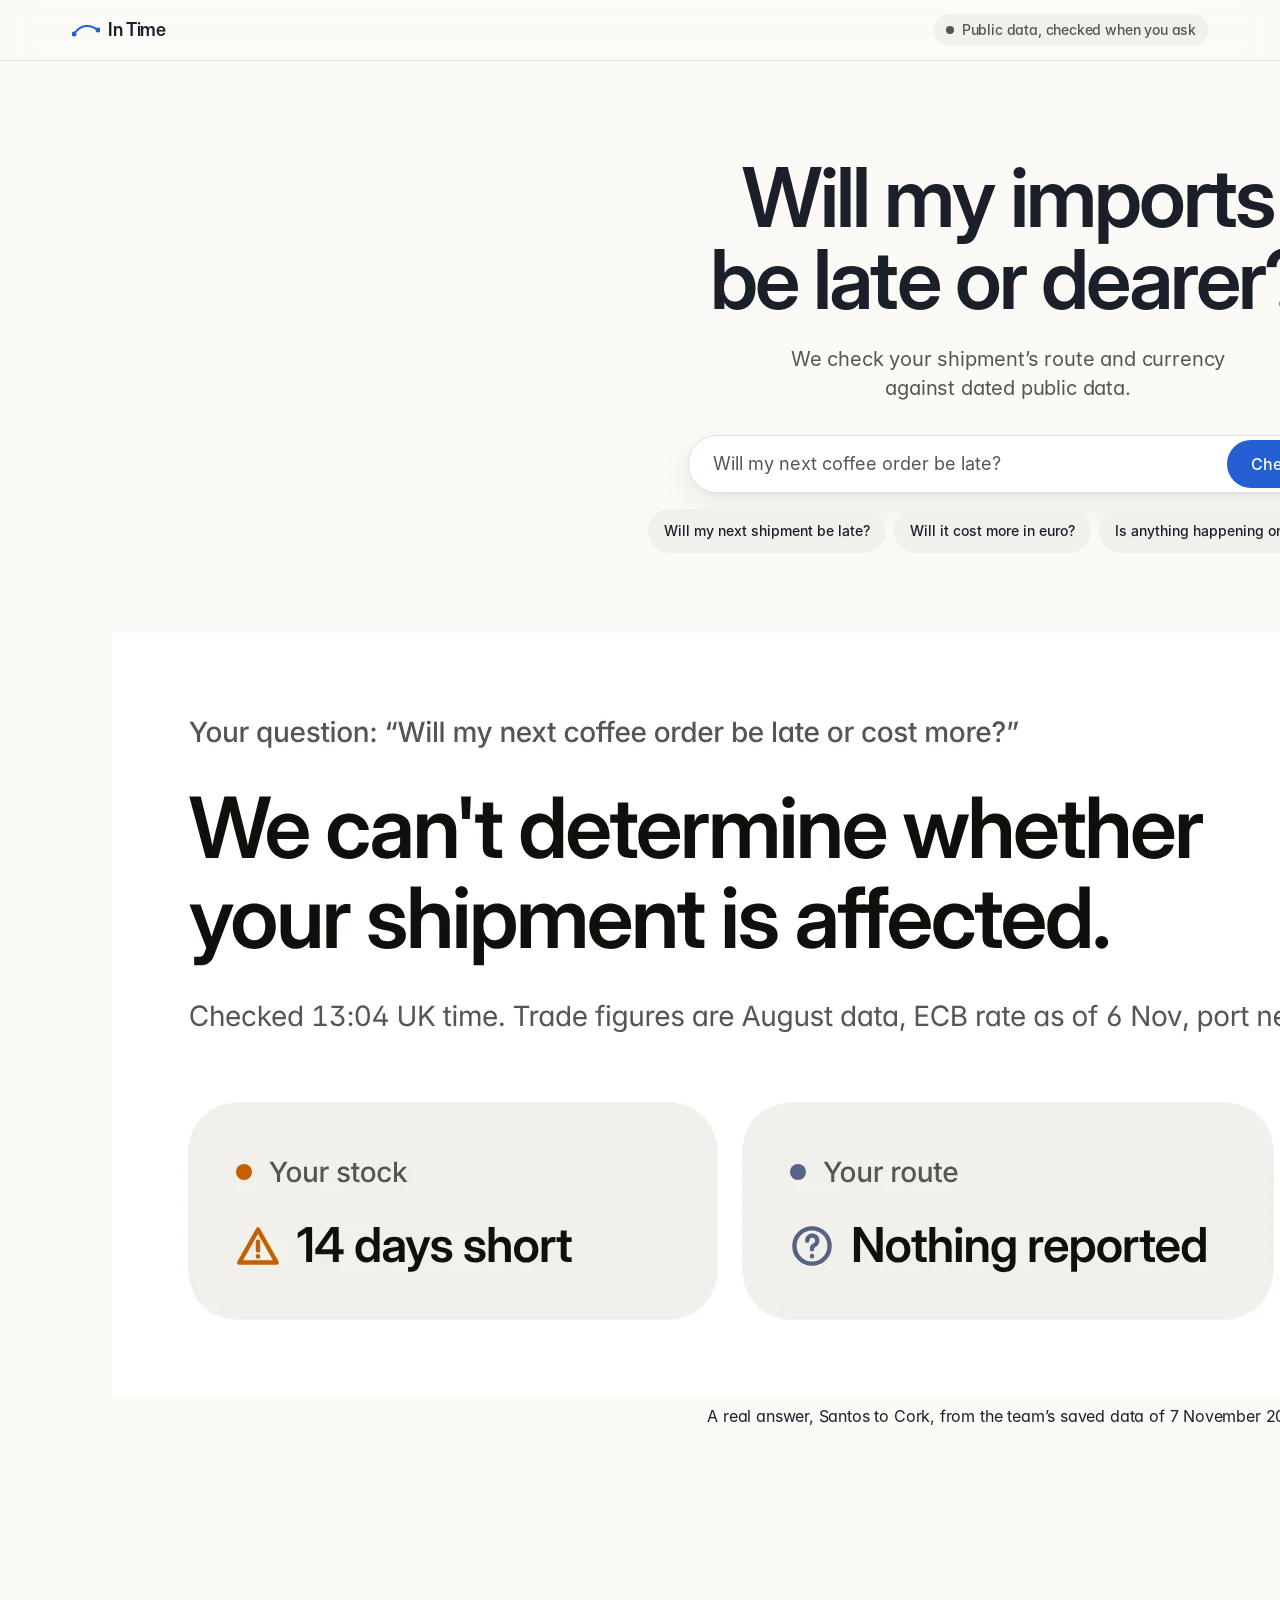
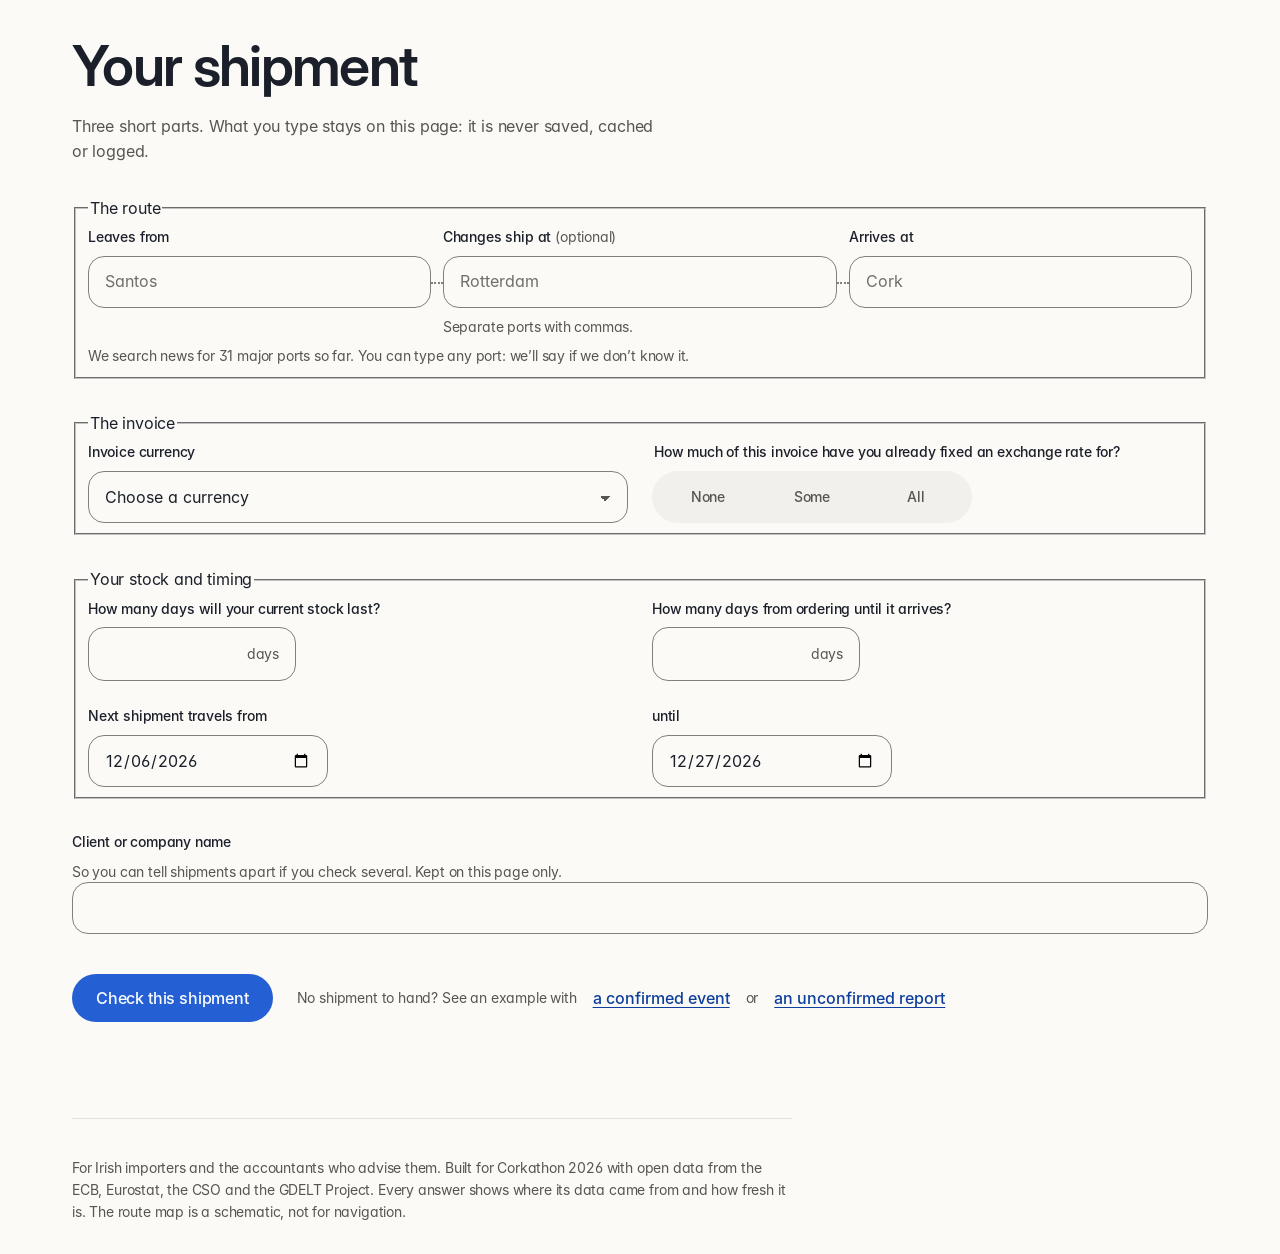
==== commit ef5a6e51: "feat(timing): integrate order-by timing layer, endpoints and UI components (Wave 2, A7)" ====
--- a/web/index.html
+++ b/web/index.html
@@ -6,8 +6,9 @@
 <meta name="color-scheme" content="light dark">
 <meta name="description" content="For Irish importers and the accountants who advise them: check one shipment's route and currency against dated public data, and see what to check today.">
 <title>In Time: will my imports be late or dearer?</title>
-<link rel="preload" href="fonts/inter-display-semibold.woff2" as="font" type="font/woff2" crossorigin>
+<link rel="preload" href="fonts/display.ttf" as="font" type="font/ttf" crossorigin>
 <link rel="stylesheet" href="styles.css">
+<link rel="stylesheet" href="timing.css">
 </head>
 <body>
 <a class="skip" href="#main">Skip to content</a>
@@ -15,19 +16,14 @@
 <header class="bar">
   <div class="wrap bar-in">
     <span class="brand"><svg viewBox="0 0 28 16" aria-hidden="true" class="brand-mark"><path d="M2 12 C 9 2, 18 2, 26 8" fill="none" stroke="currentColor" stroke-width="2" stroke-linecap="round"/><circle cx="2" cy="12" r="2.5"/><circle cx="26" cy="8" r="2.5"/></svg>In Time</span>
-    <nav class="bar-nav" aria-label="Page">
-      <a href="#how">How it works</a>
-      <a href="#data">Where the data comes from</a>
-    </nav>
     <span class="pill" id="mode-pill" data-tone="idle"><span class="dot" aria-hidden="true"></span><span id="mode" role="status">Public data, checked when you ask</span></span>
-    <a class="btn btn-sm bar-cta" href="#inputs">Check a shipment<svg viewBox="0 0 16 16" aria-hidden="true" focusable="false"><path d="M3 8h10M9 4l4 4-4 4"/></svg></a>
   </div>
 </header>
 
 <main id="main" class="wrap">
   <section class="hero" aria-labelledby="page-title">
     <div class="hero-text">
-      <h1 id="page-title">Will my imports be <em>late</em> or <em>dearer</em>?</h1>
+      <h1 id="page-title">Will my imports be late or dearer?</h1>
       <p class="lede">We check your shipment’s route and currency against dated public data.</p>
       <div class="ask" role="group" aria-label="Ask about your imports">
         <label for="q" class="sr">Your question</label>
@@ -39,88 +35,23 @@
         <li><button class="chip" type="button" data-q="Will it cost more in euro?">Will it cost more in euro?</button></li>
         <li><button class="chip" type="button" data-q="Is anything happening on my route?">Is anything happening on my route?</button></li>
       </ul>
-    </div>
-    <figure class="hero-stack tilt">
-      <div class="stack" id="shot">
-        <div class="stack-head">
-          <p class="stack-title"><span class="stack-num">1</span> thing to act on today</p>
-          <p class="stack-sub">Coffee from Santos to Cork, via Rotterdam</p>
-        </div>
-        <ul class="stack-cards">
-          <li class="scard" data-tone="warn"><span class="g-label">Stock</span><span class="s-v"><svg viewBox="0 0 20 20" aria-hidden="true" focusable="false"><path d="M10 2.5 1.5 17.5h17L10 2.5Z"/><path d="M10 8v4"/><path d="M10 14.6v.2"/></svg>14 days short</span><span class="s-b">Your stock runs out 14 days before a new order would arrive.</span></li>
-          <li class="scard" data-tone="unk"><span class="g-label">Route</span><span class="s-v"><svg viewBox="0 0 20 20" aria-hidden="true" focusable="false"><circle cx="10" cy="10" r="8"/><path d="M7.8 7.6a2.3 2.3 0 1 1 3.2 2.1c-.7.3-1 .8-1 1.5v.3"/><path d="M10 14.5v.2"/></svg>Nothing reported</span><span class="s-b">No news report names Santos, Rotterdam or Cork in your dates.</span></li>
-          <li class="scard" data-tone="calm"><span class="g-label">Cost in euro</span><span class="s-v"><svg viewBox="0 0 20 20" aria-hidden="true" focusable="false"><circle cx="10" cy="10" r="8"/><path d="m6.2 10.2 2.6 2.6 5-5.4"/></svg>About the same</span><span class="s-b">A dollar invoice costs about 0.1% more than on 7 October.</span></li>
-        </ul>
-      </div>
-      <figcaption>Based on a real answer from this page, using the team’s saved data of 7 November 2026 (ECB rate of 6 November, GDELT news checked 7 November).</figcaption>
+      <div id="mount-understood"></div>
+    </div>
+    <figure class="hero-shot">
+      <div class="shot-frame beam" id="shot">
+      <picture>
+        <source srcset="img/answer-light.webp" media="(prefers-color-scheme: light)" type="image/webp">
+        <img src="img/answer-dark.webp" width="1792" height="764" fetchpriority="high" alt="A real answer from this page for Santos to Rotterdam to Cork: the headline says to order today because stock runs out 14 days before a new order arrives, nothing is reported on the route, and the euro cost is about the same.">
+      </picture>
+      </div>
+      <figcaption>A real answer, Santos to Cork, from the team’s saved data of 7 November 2026.</figcaption>
     </figure>
   </section>
-
-
-  <div class="landing">
-    <section class="value" aria-labelledby="value-h">
-      <h2 id="value-h" class="section-h">You shouldn’t have to watch every <em>port</em> yourself.</h2>
-      <p class="lede">Tell us about one shipment. We read the public data for you and say what’s worth checking today.</p>
-      <p class="strip-label" id="data">Checked against open data from</p>
-      <ul class="wordmarks" aria-labelledby="data">
-        <li>European Central Bank</li>
-        <li>Eurostat</li>
-        <li>Central Statistics Office</li>
-        <li>GDELT Project</li>
-      </ul>
-    </section>
-
-    <section class="features" id="how" aria-labelledby="how-h">
-      <h2 id="how-h" class="section-h">Everything your next order <em>depends</em> on.</h2>
-      <ul class="fgrid">
-        <li class="fcard fcard-wide"><svg class="f-ico" viewBox="0 0 48 48" aria-hidden="true" focusable="false"><rect x="6" y="26" width="8" height="16" rx="2"/><rect x="20" y="18" width="8" height="24" rx="2"/><rect x="34" y="8" width="8" height="34" rx="2"/></svg><h3>Stock against lead time</h3><p>The days of stock you hold, against how long a new order takes to arrive.</p></li>
-        <li class="fcard fcard-wide"><svg class="f-ico" viewBox="0 0 48 48" aria-hidden="true" focusable="false"><path d="M8 36C16 14 30 14 40 22"/><circle cx="8" cy="36" r="4"/><circle cx="24" cy="17" r="4"/><circle cx="40" cy="22" r="4"/></svg><h3>Every port on the route</h3><p>Where it leaves, where it changes ship and where it lands, each checked against news that names it.</p></li>
-        <li class="fcard"><svg class="f-ico" viewBox="0 0 48 48" aria-hidden="true" focusable="false"><path d="M6 34l10-10 8 6 16-16"/><path d="M30 14h10v10"/></svg><h3>Your invoice currency</h3><p>The ECB reference rate now, against 30 days ago.</p></li>
-        <li class="fcard"><svg class="f-ico" viewBox="0 0 48 48" aria-hidden="true" focusable="false"><rect x="8" y="10" width="32" height="28" rx="4"/><path d="M8 18h32M16 26h8M16 32h14"/></svg><h3>Import prices</h3><p>Eurostat figures for your goods, shown as background only.</p></li>
-        <li class="fcard"><svg class="f-ico" viewBox="0 0 48 48" aria-hidden="true" focusable="false"><rect x="8" y="10" width="32" height="8" rx="3"/><rect x="8" y="22" width="32" height="8" rx="3"/><rect x="8" y="34" width="20" height="8" rx="3"/></svg><h3>Several clients at once</h3><p>Accountants can check each client’s shipment and see them in one table.</p></li>
-      </ul>
-    </section>
-
-    <section class="row" aria-labelledby="row1-h">
-      <div class="row-text">
-        <h2 id="row1-h" class="section-h">We read the <em>dated</em> data.</h2>
-        <p class="lede">Every answer says where its data came from and how fresh it is, so an old answer never passes for today’s.</p>
-      </div>
-      <div class="row-visual">
-        <ul class="srclist" aria-label="Sources behind the example answer">
-          <li><span class="sl-name">ECB reference rates</span><span class="sl-when">Rate of 6 Nov 2026</span></li>
-          <li><span class="sl-name">GDELT news</span><span class="sl-when">Checked 7 Nov 2026</span></li>
-          <li><span class="sl-name">Eurostat import prices</span><span class="sl-when">August 2026, published 16 Oct</span></li>
-        </ul>
-      </div>
-    </section>
-
-    <section class="row row-flip" aria-labelledby="row2-h">
-      <div class="row-text">
-        <h2 id="row2-h" class="section-h">We tell you what to check <em>today</em>.</h2>
-        <p class="lede">Plain words and one next step each. When the data can’t say, we say so.</p>
-      </div>
-      <div class="row-visual">
-        <div class="darkpanel">
-          <p class="dp-title">Worth checking today</p>
-          <ol class="dp-list">
-            <li><span class="dp-tag" data-tone="warn"><svg viewBox="0 0 20 20" aria-hidden="true" focusable="false"><path d="M10 2.5 1.5 17.5h17L10 2.5Z"/><path d="M10 8v4"/><path d="M10 14.6v.2"/></svg>Stock</span>Check your forwarder’s ETA today: your stock runs out 14 days before a new order would arrive.</li>
-          </ol>
-          <p class="dp-foot">From the example above: ECB, GDELT and Eurostat data, checked 7 Nov 2026.</p>
-        </div>
-      </div>
-    </section>
-
-    <section class="cta" aria-labelledby="cta-h">
-      <h2 id="cta-h" class="section-h">Check your next shipment.</h2>
-      <p>No account needed. What you type stays on this page.</p>
-      <a class="btn" href="#inputs">Check a shipment<svg viewBox="0 0 16 16" aria-hidden="true" focusable="false"><path d="M3 8h10M9 4l4 4-4 4"/></svg></a>
-    </section>
-  </div>
 
   <div class="error-summary" id="errors" role="alert" tabindex="-1" hidden>
     <h2 class="err-h">There is a problem</h2><ul id="error-list"></ul>
   </div>
+
   <form id="inputs" class="ship-form" novalidate aria-labelledby="ship-title">
     <h2 id="ship-title" class="section-h">Your shipment</h2>
     <div class="ship" id="ship-summary" hidden>
@@ -129,132 +60,109 @@
     </div>
 
     <div id="shipment" class="shipment">
-      <p class="sub">Three quick steps. What you type stays on this page: it is never saved, cached or logged.</p>
-      <div class="builder">
-        <div class="steps">
-
-          <fieldset class="step" id="g-route">
-            <legend><span class="step-n" aria-hidden="true">1</span>Where is it coming from?</legend>
-            <div class="rail">
-              <div class="field stop">
-                <label for="origin_port">Leaves from</label>
-                <span class="field-error" id="origin_port-error" hidden></span>
-                <input id="origin_port" name="origin_port" list="ports" autocomplete="off" aria-describedby="origin_port-error" placeholder="Santos">
-              </div>
-              <div class="field stop stop-mid">
-                <label for="transshipment_ports">Changes ship at <span class="opt">(optional)</span></label>
-                <span class="field-error" id="transshipment_ports-error" hidden></span>
-                <input id="transshipment_ports" name="transshipment_ports" autocomplete="off" aria-describedby="transshipment_ports-hint transshipment_ports-error" placeholder="Rotterdam">
-                <span class="hint" id="transshipment_ports-hint">Separate ports with commas.</span>
-              </div>
-              <div class="field stop">
-                <label for="destination_port">Arrives at</label>
-                <span class="field-error" id="destination_port-error" hidden></span>
-                <input id="destination_port" name="destination_port" list="ports" autocomplete="off" aria-describedby="destination_port-error" placeholder="Cork">
-              </div>
-            </div>
-            <p class="hint" id="ports-note">We search news for 31 major ports so far. You can type any port: we’ll say if we don’t know it.</p>
+      <p class="sub">Three short parts. What you type stays on this page: it is never saved, cached or logged.</p>
+
+      <fieldset class="group" id="g-route">
+        <legend>The route</legend>
+        <div class="rail">
+          <div class="field stop">
+            <label for="origin_port">Leaves from</label>
+            <span class="field-error" id="origin_port-error" hidden></span>
+            <input id="origin_port" name="origin_port" list="ports" autocomplete="off" aria-describedby="origin_port-error" placeholder="Santos">
+          </div>
+          <div class="field stop">
+            <label for="transshipment_ports">Changes ship at <span class="opt">(optional)</span></label>
+            <span class="field-error" id="transshipment_ports-error" hidden></span>
+            <input id="transshipment_ports" name="transshipment_ports" autocomplete="off" aria-describedby="transshipment_ports-hint transshipment_ports-error" placeholder="Rotterdam">
+            <span class="hint" id="transshipment_ports-hint">Separate ports with commas.</span>
+          </div>
+          <div class="field stop">
+            <label for="destination_port">Arrives at</label>
+            <span class="field-error" id="destination_port-error" hidden></span>
+            <input id="destination_port" name="destination_port" list="ports" autocomplete="off" aria-describedby="destination_port-error" placeholder="Cork">
+          </div>
+        </div>
+        <p class="hint" id="ports-note">We search news for 31 major ports so far. You can type any port: we’ll say if we don’t know it.</p>
         <datalist id="ports">
           <option value="Algeciras"></option><option value="Antwerp"></option><option value="Bremerhaven"></option><option value="Busan"></option><option value="Colombo"></option><option value="Cork"></option><option value="Dublin"></option><option value="Durban"></option><option value="Felixstowe"></option><option value="Hamburg"></option><option value="Ho Chi Minh City"></option><option value="Hong Kong"></option><option value="Jebel Ali"></option><option value="Le Havre"></option><option value="Liverpool"></option><option value="Los Angeles"></option><option value="Mombasa"></option><option value="New York"></option><option value="Nhava Sheva"></option><option value="Ningbo"></option><option value="Piraeus"></option><option value="Port Said"></option><option value="Ringaskiddy"></option><option value="Rotterdam"></option><option value="Santos"></option><option value="Savannah"></option><option value="Shanghai"></option><option value="Shenzhen"></option><option value="Singapore"></option><option value="Southampton"></option><option value="Valencia"></option>
         </datalist>
-          </fieldset>
-
-          <fieldset class="step" id="g-money">
-            <legend><span class="step-n" aria-hidden="true">2</span>What is the invoice in?</legend>
-            <div class="field">
-              <label for="currency">Invoice currency</label>
-              <span class="field-error" id="currency-error" hidden></span>
-              <div class="cur-row">
-                <ul class="cur-quick" aria-label="Common currencies">
-                  <li><button type="button" class="cchip" data-cur="USD" aria-pressed="false">US dollar</button></li>
-                  <li><button type="button" class="cchip" data-cur="GBP" aria-pressed="false">Sterling</button></li>
-                  <li><button type="button" class="cchip" data-cur="CNY" aria-pressed="false">Yuan</button></li>
-                  <li><button type="button" class="cchip" data-cur="EUR" aria-pressed="false">Euro</button></li>
-                </ul>
-                <select id="currency" name="currency" aria-describedby="currency-error"><option value="">Choose a currency</option><option value="USD">US dollars (USD)</option><option value="GBP">Pounds sterling (GBP)</option><option value="CNY">Chinese yuan (CNY)</option><option value="JPY">Japanese yen (JPY)</option><option value="CHF">Swiss francs (CHF)</option><option value="EUR">Euro (EUR)</option><optgroup label="More ECB currencies"><option value="SEK">Swedish kronor (SEK)</option><option value="DKK">Danish kroner (DKK)</option><option value="NOK">Norwegian kroner (NOK)</option><option value="PLN">Polish zloty (PLN)</option><option value="CZK">Czech koruna (CZK)</option><option value="HUF">Hungarian forint (HUF)</option><option value="RON">Romanian leu (RON)</option><option value="CAD">Canadian dollars (CAD)</option><option value="AUD">Australian dollars (AUD)</option><option value="NZD">New Zealand dollars (NZD)</option><option value="INR">Indian rupees (INR)</option><option value="KRW">South Korean won (KRW)</option><option value="SGD">Singapore dollars (SGD)</option><option value="HKD">Hong Kong dollars (HKD)</option><option value="THB">Thai baht (THB)</option><option value="TRY">Turkish lira (TRY)</option><option value="BRL">Brazilian real (BRL)</option><option value="MXN">Mexican pesos (MXN)</option><option value="ZAR">South African rand (ZAR)</option></optgroup></select>
-              </div>
-            </div>
-            <fieldset class="field seg-wrap" id="fixed_rate_share" aria-describedby="fixed_rate_share-error">
-              <legend>How much of it have you already fixed an exchange rate for?</legend>
-              <span class="field-error" id="fixed_rate_share-error" hidden></span>
-              <div class="seg">
-                <label><input type="radio" name="fixed_rate_share" value="none"><span>None</span></label>
-                <label><input type="radio" name="fixed_rate_share" value="some"><span>Some</span></label>
-                <label><input type="radio" name="fixed_rate_share" value="all"><span>All</span></label>
-              </div>
-            </fieldset>
-            <div class="field" id="pct-field" hidden>
-              <label for="fixed_rate_pct">Roughly what share have you fixed?</label>
-              <span class="hint" id="fixed_rate_pct-hint">Optional, for example 50. Without it we can’t work out your euro cost.</span>
-              <span class="field-error" id="fixed_rate_pct-error" hidden></span>
-              <span class="suffix"><input id="fixed_rate_pct" name="fixed_rate_pct" inputmode="decimal" aria-describedby="fixed_rate_pct-hint fixed_rate_pct-error"><span aria-hidden="true">%</span></span>
+      </fieldset>
+
+      <fieldset class="group" id="g-money">
+        <legend>The invoice</legend>
+        <div class="cols">
+          <div class="field">
+            <label for="currency">Invoice currency</label>
+            <span class="field-error" id="currency-error" hidden></span>
+            <select id="currency" name="currency" aria-describedby="currency-error"><option value="">Choose a currency</option><option value="USD">US dollars (USD)</option><option value="GBP">Pounds sterling (GBP)</option><option value="CNY">Chinese yuan (CNY)</option><option value="JPY">Japanese yen (JPY)</option><option value="CHF">Swiss francs (CHF)</option><option value="EUR">Euro (EUR)</option><optgroup label="More ECB currencies"><option value="SEK">Swedish kronor (SEK)</option><option value="DKK">Danish kroner (DKK)</option><option value="NOK">Norwegian kroner (NOK)</option><option value="PLN">Polish zloty (PLN)</option><option value="CZK">Czech koruna (CZK)</option><option value="HUF">Hungarian forint (HUF)</option><option value="RON">Romanian leu (RON)</option><option value="CAD">Canadian dollars (CAD)</option><option value="AUD">Australian dollars (AUD)</option><option value="NZD">New Zealand dollars (NZD)</option><option value="INR">Indian rupees (INR)</option><option value="KRW">South Korean won (KRW)</option><option value="SGD">Singapore dollars (SGD)</option><option value="HKD">Hong Kong dollars (HKD)</option><option value="THB">Thai baht (THB)</option><option value="TRY">Turkish lira (TRY)</option><option value="BRL">Brazilian real (BRL)</option><option value="MXN">Mexican pesos (MXN)</option><option value="ZAR">South African rand (ZAR)</option></optgroup></select>
+          </div>
+          <fieldset class="field seg-wrap" id="fixed_rate_share" aria-describedby="fixed_rate_share-error">
+            <legend>How much of this invoice have you already fixed an exchange rate for?</legend>
+            <span class="field-error" id="fixed_rate_share-error" hidden></span>
+            <div class="seg">
+              <label><input type="radio" name="fixed_rate_share" value="none"><span>None</span></label>
+              <label><input type="radio" name="fixed_rate_share" value="some"><span>Some</span></label>
+              <label><input type="radio" name="fixed_rate_share" value="all"><span>All</span></label>
             </div>
           </fieldset>
-
-          <fieldset class="step" id="g-time">
-            <legend><span class="step-n" aria-hidden="true">3</span>How long can you wait?</legend>
-            <div class="pair">
-              <div class="field">
-                <label for="stock_days">Your stock lasts</label>
-                <span class="field-error" id="stock_days-error" hidden></span>
-                <span class="stepper"><button type="button" class="stp" data-step="-1" data-for="stock_days" aria-label="One day less stock">−</button><span class="suffix"><input id="stock_days" name="stock_days" inputmode="numeric" aria-describedby="stock_days-error"><span aria-hidden="true">days</span></span><button type="button" class="stp" data-step="1" data-for="stock_days" aria-label="One day more stock">+</button></span>
-              </div>
-              <div class="field">
-                <label for="lead_time_days">A new order takes</label>
-                <span class="field-error" id="lead_time_days-error" hidden></span>
-                <span class="stepper"><button type="button" class="stp" data-step="-1" data-for="lead_time_days" aria-label="One day shorter order time">−</button><span class="suffix"><input id="lead_time_days" name="lead_time_days" inputmode="numeric" aria-describedby="lead_time_days-error"><span aria-hidden="true">days</span></span><button type="button" class="stp" data-step="1" data-for="lead_time_days" aria-label="One day longer order time">+</button></span>
-              </div>
-            </div>
-            <div class="pair dates">
-              <div class="field">
-                <label for="window_start">Next shipment travels from</label>
-                <span class="field-error" id="window_start-error" hidden></span>
-                <input id="window_start" name="window_start" type="date" aria-describedby="window_start-error">
-              </div>
-              <div class="field">
-                <label for="window_end">until</label>
-                <span class="field-error" id="window_end-error" hidden></span>
-                <input id="window_end" name="window_end" type="date" aria-describedby="window_end-error">
-              </div>
-            </div>
-          </fieldset>
-
-          <div class="step step-name">
-            <div class="field name-field">
-              <label for="importer">Name this shipment <span class="opt">(optional)</span></label>
-              <span class="hint" id="importer-hint">A client or company name, so you can tell shipments apart if you check several. Kept on this page only.</span>
-              <span class="field-error" id="importer-error" hidden></span>
-              <input id="importer" name="importer" autocomplete="organization" aria-describedby="importer-hint importer-error">
-            </div>
-          </div>
-        </div>
-
-        <aside class="ticket" aria-labelledby="ticket-h">
-          <h3 id="ticket-h" class="ticket-h">Your shipment so far</h3>
-          <ol class="t-route" id="t-route" aria-label="Route">
-            <li data-k="origin_port"><span class="t-dot" aria-hidden="true"></span><span class="t-port" data-empty="Leaves from">Leaves from</span></li>
-            <li data-k="transshipment_ports" class="t-mid"><span class="t-dot" aria-hidden="true"></span><span class="t-port" data-empty="No change of ship">No change of ship</span></li>
-            <li data-k="destination_port"><span class="t-dot" aria-hidden="true"></span><span class="t-port" data-empty="Arrives at">Arrives at</span></li>
-          </ol>
-          <dl class="t-facts">
-            <div><dt>Invoice</dt><dd id="t-money">Not chosen yet</dd></div>
-            <div><dt>Travels</dt><dd id="t-dates">Not set yet</dd></div>
-          </dl>
-          <div class="t-runway" aria-hidden="true">
-            <div class="t-bar"><span class="t-bar-label">Stock</span><span class="t-fill t-stock" id="t-stock"></span><span class="t-val" id="t-stock-v">?</span></div>
-            <div class="t-bar"><span class="t-bar-label">New order</span><span class="t-fill t-lead" id="t-lead"></span><span class="t-val" id="t-lead-v">?</span></div>
-          </div>
-          <div class="actions">
-            <button type="submit" class="btn" id="submit">Check this shipment<svg viewBox="0 0 16 16" aria-hidden="true" focusable="false"><path d="M3 8h10M9 4l4 4-4 4"/></svg></button>
-            <p class="t-try"><span class="or">Nothing to hand? Try</span> <button type="button" class="linkbtn" data-example="alert">a confirmed event</button> <span class="or">or</span> <button type="button" class="linkbtn" data-example="insufficient">an unconfirmed report</button></p>
-          </div>
-        </aside>
+        </div>
+        <div class="field" id="pct-field" hidden>
+          <label for="fixed_rate_pct">Roughly what share have you fixed?</label>
+          <span class="hint" id="fixed_rate_pct-hint">Optional, for example 50. Without it we can’t work out your euro cost.</span>
+          <span class="field-error" id="fixed_rate_pct-error" hidden></span>
+          <span class="suffix"><input id="fixed_rate_pct" name="fixed_rate_pct" inputmode="decimal" aria-describedby="fixed_rate_pct-hint fixed_rate_pct-error"><span aria-hidden="true">%</span></span>
+        </div>
+      </fieldset>
+
+      <fieldset class="group" id="g-time">
+        <legend>Your stock and timing</legend>
+        <div class="cols">
+          <div class="field">
+            <label for="stock_days">How many days will your current stock last?</label>
+            <span class="field-error" id="stock_days-error" hidden></span>
+            <span class="suffix"><input id="stock_days" name="stock_days" inputmode="numeric" aria-describedby="stock_days-error"><span aria-hidden="true">days</span></span>
+          </div>
+          <div class="field">
+            <label for="lead_time_days">How many days from ordering until it arrives?</label>
+            <span class="field-error" id="lead_time_days-error" hidden></span>
+            <span class="suffix"><input id="lead_time_days" name="lead_time_days" inputmode="numeric" aria-describedby="lead_time_days-error"><span aria-hidden="true">days</span></span>
+          </div>
+          <div class="field">
+            <label for="window_start">Next shipment travels from</label>
+            <span class="field-error" id="window_start-error" hidden></span>
+            <input id="window_start" name="window_start" type="date" aria-describedby="window_start-error">
+          </div>
+          <div class="field">
+            <label for="window_end">until</label>
+            <span class="field-error" id="window_end-error" hidden></span>
+            <input id="window_end" name="window_end" type="date" aria-describedby="window_end-error">
+          </div>
+        </div>
+      </fieldset>
+
+      <div class="field name-field">
+        <label for="importer">Client or company name</label>
+        <span class="hint" id="importer-hint">So you can tell shipments apart if you check several. Kept on this page only.</span>
+        <span class="field-error" id="importer-error" hidden></span>
+        <input id="importer" name="importer" autocomplete="organization" aria-describedby="importer-hint importer-error">
+      </div>
+
+      <div class="actions">
+        <button type="submit" class="btn" id="submit">Check this shipment</button>
+        <span class="or">No shipment to hand? See an example with</span>
+        <button type="button" class="linkbtn" data-example="alert">a confirmed event</button>
+        <span class="or">or</span>
+        <button type="button" class="linkbtn" data-example="insufficient">an unconfirmed report</button>
       </div>
     </div>
     <p class="status" id="status" role="status" aria-live="polite"></p>
   </form>
 
   <section id="result" class="result" aria-labelledby="answer" tabindex="-1" hidden>
+    <div id="mount-order-by"></div>
+    <div id="mount-timeline"></div>
+    <div id="mount-asof"></div>
+
     <div class="verdict">
       <p class="yourq" id="answer-q"></p>
       <h2 id="answer" class="headline"></h2>
@@ -318,7 +226,7 @@
         <thead><tr><th scope="col">Source</th><th scope="col">Data for</th><th scope="col">Published</th><th scope="col">We fetched it</th><th scope="col">How we used it</th></tr></thead>
         <tbody id="sources"></tbody>
       </table></div>
-      <p class="small">Licences: Eurostat and CSO, CC BY 4.0. ECB statistics, free reuse with the source quoted. GDELT, free with citation. <span id="lic-weather">Weather data by Open-Meteo.com, CC BY 4.0, forecasts only.</span> Port positions on the map are approximate.</p>
+      <p class="small">Licences: Eurostat and CSO, CC BY 4.0. ECB statistics, free reuse with the source quoted. GDELT, free with citation. Port positions on the map are approximate.</p>
     </details>
 
     <details class="panel">
@@ -345,7 +253,7 @@
     <p class="small">For accountants with several importing clients. Kept on this page only: closing the tab clears it.</p>
     <div class="tablewrap"><table class="book-table">
       <caption class="sr">Every shipment checked on this page</caption>
-      <thead><tr><th scope="col">Shipment</th><th scope="col">Stock</th><th scope="col">Route</th><th scope="col">Cost in euro</th><th scope="col">Checked</th><th scope="col"><span class="sr">Actions</span></th></tr></thead>
+      <thead><tr><th scope="col">Shipment</th><th scope="col">Order by</th><th scope="col">Stock</th><th scope="col">Route</th><th scope="col">Cost in euro</th><th scope="col">Checked</th><th scope="col"><span class="sr">Actions</span></th></tr></thead>
       <tbody id="book-rows"></tbody>
     </table></div>
   </section>
@@ -354,6 +262,7 @@
     <p>For Irish importers and the accountants who advise them. Built for Corkathon 2026 with open data from the ECB, Eurostat, the CSO and the GDELT Project. Every answer shows where its data came from and how fresh it is. The route map is a schematic, not for navigation.</p>
   </footer>
 </main>
+<script src="timing.js"></script>
 <script src="app.js"></script>
 </body>
 </html>
--- a/web/timing.css
+++ b/web/timing.css
@@ -0,0 +1,475 @@
+/* Timing layer components for In Time: OrderByHero, TimelineStrip, AsOfSlider, OfficialNotice, UnderstoodChips */
+
+/* 1. OrderByHero */
+.order-by-card {
+  background: var(--card);
+  border-radius: 18px;
+  padding: 1.5rem;
+  margin-bottom: 1.5rem;
+  border: 1px solid var(--secondary);
+  box-shadow: 0 2px 10px rgba(0, 0, 0, 0.03);
+}
+
+.order-by-header {
+  display: flex;
+  align-items: center;
+  justify-content: space-between;
+  margin-bottom: 0.5rem;
+  flex-wrap: wrap;
+  gap: 0.5rem;
+}
+
+.order-by-label {
+  font-size: 0.875rem;
+  font-weight: 500;
+  color: var(--muted-foreground);
+  text-transform: uppercase;
+  letter-spacing: 0.05em;
+}
+
+.order-by-date {
+  font-family: "Inter Display", var(--font-display, sans-serif);
+  font-size: 2.25rem;
+  font-weight: 600;
+  color: var(--foreground);
+  line-height: 1.15;
+  margin: 0.25rem 0 0.5rem 0;
+  display: block;
+}
+
+.order-by-sub {
+  font-size: 1rem;
+  color: var(--foreground);
+  line-height: 1.4;
+  margin-bottom: 1rem;
+}
+
+.order-by-meta {
+  font-size: 0.8125rem;
+  color: var(--muted-foreground);
+  margin-bottom: 1.25rem;
+  line-height: 1.4;
+}
+
+.rule-thumb-btn {
+  background: none;
+  border: none;
+  padding: 0;
+  color: var(--brand);
+  text-decoration: underline;
+  cursor: pointer;
+  font-size: inherit;
+  font-family: inherit;
+}
+
+.rule-thumb-btn:focus-visible {
+  outline: 2px solid var(--brand);
+  outline-offset: 2px;
+  border-radius: 2px;
+}
+
+.assumptions-panel {
+  background: var(--secondary);
+  border-radius: 12px;
+  padding: 0.75rem 1rem;
+  margin-top: 0.5rem;
+  font-size: 0.8125rem;
+  color: var(--foreground);
+}
+
+.assumptions-panel ul {
+  margin: 0;
+  padding-left: 1.25rem;
+}
+
+.order-by-actions {
+  display: flex;
+  align-items: center;
+  gap: 0.75rem;
+  flex-wrap: wrap;
+}
+
+.btn-calendar {
+  display: inline-flex;
+  align-items: center;
+  gap: 0.5rem;
+  background: var(--foreground);
+  color: var(--background);
+  border: none;
+  border-radius: 9999px;
+  padding: 0.625rem 1.25rem;
+  font-size: 0.875rem;
+  font-weight: 500;
+  cursor: pointer;
+  text-decoration: none;
+}
+
+.btn-calendar:hover {
+  opacity: 0.9;
+}
+
+.btn-calendar:focus-visible {
+  outline: 2px solid var(--brand);
+  outline-offset: 2px;
+}
+
+.btn-copy-accountant {
+  background: none;
+  border: none;
+  color: var(--brand);
+  font-size: 0.875rem;
+  font-weight: 500;
+  cursor: pointer;
+  padding: 0.5rem 0.75rem;
+  text-decoration: underline;
+}
+
+.btn-copy-accountant:hover {
+  opacity: 0.85;
+}
+
+.btn-copy-accountant:focus-visible {
+  outline: 2px solid var(--brand);
+  outline-offset: 2px;
+  border-radius: 4px;
+}
+
+/* Status pills */
+.status-pill {
+  display: inline-flex;
+  align-items: center;
+  gap: 0.375rem;
+  padding: 0.25rem 0.75rem;
+  border-radius: 9999px;
+  font-size: 0.8125rem;
+  font-weight: 500;
+  line-height: 1;
+}
+
+.status-pill.status-plan {
+  background: color-mix(in oklch, var(--calm) 15%, transparent);
+  color: var(--calm);
+}
+
+.status-pill.status-soon,
+.status-pill.status-late {
+  background: color-mix(in oklch, var(--warn) 15%, transparent);
+  color: var(--warn);
+}
+
+.status-pill svg {
+  width: 14px;
+  height: 14px;
+}
+
+/* 2. TimelineStrip */
+.timeline-card {
+  background: var(--card);
+  border-radius: 18px;
+  padding: 1.25rem;
+  margin-bottom: 1.5rem;
+  border: 1px solid var(--secondary);
+}
+
+.timeline-scroll-wrap {
+  width: 100%;
+  overflow-x: auto;
+  min-height: 150px;
+  -webkit-overflow-scrolling: touch;
+}
+
+.timeline-svg {
+  display: block;
+  min-width: 600px;
+  width: 100%;
+  height: 150px;
+}
+
+.timeline-marker {
+  cursor: pointer;
+}
+
+.timeline-marker:focus-visible {
+  outline: 2px solid var(--brand);
+  outline-offset: 2px;
+}
+
+.timeline-details {
+  margin-top: 0.75rem;
+  font-size: 0.8125rem;
+}
+
+.timeline-details summary {
+  color: var(--brand);
+  cursor: pointer;
+  font-weight: 500;
+}
+
+.timeline-table {
+  width: 100%;
+  border-collapse: collapse;
+  margin-top: 0.5rem;
+}
+
+.timeline-table th,
+.timeline-table td {
+  text-align: left;
+  padding: 0.375rem 0.5rem;
+  border-bottom: 1px solid var(--secondary);
+  font-size: 0.8125rem;
+}
+
+.timeline-popover {
+  position: absolute;
+  background: var(--card);
+  color: var(--foreground);
+  border: 1px solid var(--secondary);
+  border-radius: 10px;
+  padding: 0.5rem 0.75rem;
+  font-size: 0.8125rem;
+  box-shadow: 0 4px 12px rgba(0, 0, 0, 0.1);
+  z-index: 50;
+  max-width: 260px;
+  pointer-events: none;
+}
+
+/* 3. AsOfSlider */
+.as-of-card {
+  background: var(--card);
+  border-radius: 18px;
+  padding: 1.25rem;
+  margin-bottom: 1.5rem;
+  border: 1px solid var(--secondary);
+}
+
+.as-of-header {
+  display: flex;
+  align-items: center;
+  justify-content: space-between;
+  margin-bottom: 0.75rem;
+  flex-wrap: wrap;
+  gap: 0.5rem;
+}
+
+.as-of-title {
+  font-size: 0.9375rem;
+  font-weight: 600;
+  color: var(--foreground);
+}
+
+.as-of-date-badge {
+  background: var(--secondary);
+  color: var(--foreground);
+  padding: 0.25rem 0.625rem;
+  border-radius: 9999px;
+  font-size: 0.875rem;
+  font-weight: 500;
+}
+
+.as-of-slider-row {
+  display: flex;
+  align-items: center;
+  gap: 1rem;
+  margin: 0.75rem 0;
+}
+
+.as-of-range {
+  flex: 1;
+  accent-color: var(--brand);
+  height: 6px;
+  border-radius: 3px;
+  cursor: pointer;
+}
+
+.as-of-chips {
+  display: flex;
+  align-items: center;
+  gap: 0.5rem;
+  flex-wrap: wrap;
+  margin-top: 0.5rem;
+}
+
+.as-of-chip {
+  background: var(--secondary);
+  border: 1px solid transparent;
+  color: var(--foreground);
+  border-radius: 9999px;
+  padding: 0.3125rem 0.75rem;
+  font-size: 0.8125rem;
+  cursor: pointer;
+  font-family: inherit;
+}
+
+.as-of-chip:hover {
+  border-color: var(--brand);
+}
+
+.as-of-chip:focus-visible {
+  outline: 2px solid var(--brand);
+  outline-offset: 2px;
+}
+
+.as-of-delta-pill {
+  display: inline-flex;
+  align-items: center;
+  gap: 0.375rem;
+  padding: 0.25rem 0.625rem;
+  border-radius: 9999px;
+  font-size: 0.75rem;
+  font-weight: 500;
+}
+
+.as-of-delta-pill.delta-warn {
+  background: color-mix(in oklch, var(--warn) 15%, transparent);
+  color: var(--warn);
+}
+
+.as-of-delta-pill.delta-calm {
+  background: color-mix(in oklch, var(--calm) 15%, transparent);
+  color: var(--calm);
+}
+
+.as-of-caption {
+  font-size: 0.75rem;
+  color: var(--muted-foreground);
+  margin-top: 0.75rem;
+}
+
+/* 4. OfficialNotice */
+.notice-callout {
+  background: var(--card);
+  border-left: 4px solid var(--warn);
+  border-radius: 0 14px 14px 0;
+  padding: 1rem 1.25rem;
+  margin-bottom: 1.25rem;
+  box-shadow: 0 1px 4px rgba(0, 0, 0, 0.04);
+}
+
+.notice-header {
+  display: flex;
+  align-items: center;
+  gap: 0.5rem;
+  margin-bottom: 0.5rem;
+  flex-wrap: wrap;
+}
+
+.notice-level-pill {
+  background: color-mix(in oklch, var(--warn) 18%, transparent);
+  color: var(--warn);
+  font-weight: 600;
+  font-size: 0.75rem;
+  padding: 0.2rem 0.5rem;
+  border-radius: 9999px;
+  text-transform: uppercase;
+}
+
+.notice-headline {
+  font-size: 0.9375rem;
+  font-weight: 600;
+  color: var(--foreground);
+  margin: 0.25rem 0;
+}
+
+.notice-desc {
+  font-size: 0.875rem;
+  color: var(--foreground);
+  margin: 0.5rem 0;
+  line-height: 1.45;
+}
+
+.notice-meta {
+  font-size: 0.75rem;
+  color: var(--muted-foreground);
+  margin-top: 0.5rem;
+  line-height: 1.4;
+}
+
+.notice-link {
+  color: var(--brand);
+  text-decoration: underline;
+  display: inline-flex;
+  align-items: center;
+  gap: 0.25rem;
+}
+
+/* 5. UnderstoodChips */
+.understood-row {
+  margin-top: 0.75rem;
+  margin-bottom: 0.75rem;
+}
+
+.understood-title {
+  font-size: 0.8125rem;
+  font-weight: 500;
+  color: var(--muted-foreground);
+  margin-bottom: 0.375rem;
+}
+
+.understood-list {
+  display: flex;
+  align-items: center;
+  gap: 0.5rem;
+  flex-wrap: wrap;
+}
+
+.understood-chip {
+  display: inline-flex;
+  align-items: center;
+  gap: 0.375rem;
+  background: var(--secondary);
+  color: var(--foreground);
+  border: 1px solid transparent;
+  border-radius: 9999px;
+  padding: 0.3125rem 0.75rem;
+  font-size: 0.8125rem;
+  cursor: pointer;
+  font-family: inherit;
+}
+
+.understood-chip:hover {
+  border-color: var(--brand);
+}
+
+.understood-chip:focus-visible {
+  outline: 2px solid var(--brand);
+  outline-offset: 2px;
+}
+
+.missing-chip {
+  display: inline-flex;
+  align-items: center;
+  gap: 0.375rem;
+  background: transparent;
+  color: var(--warn);
+  border: 1px dashed var(--warn);
+  border-radius: 9999px;
+  padding: 0.3125rem 0.75rem;
+  font-size: 0.8125rem;
+  cursor: pointer;
+  font-family: inherit;
+}
+
+.missing-chip:hover {
+  background: color-mix(in oklch, var(--warn) 8%, transparent);
+}
+
+.missing-chip:focus-visible {
+  outline: 2px solid var(--warn);
+  outline-offset: 2px;
+}
+
+/* Book Order-By styling */
+.book-order-by-late {
+  border-left: 3px solid var(--warn);
+  padding-left: 0.375rem;
+}
+
+/* Accessibility & Reduced Motion */
+@media (prefers-reduced-motion: reduce) {
+  *, *::before, *::after {
+    animation-duration: 0.01ms !important;
+    animation-iteration-count: 1 !important;
+    transition-duration: 0.01ms !important;
+    scroll-behavior: auto !important;
+  }
+}
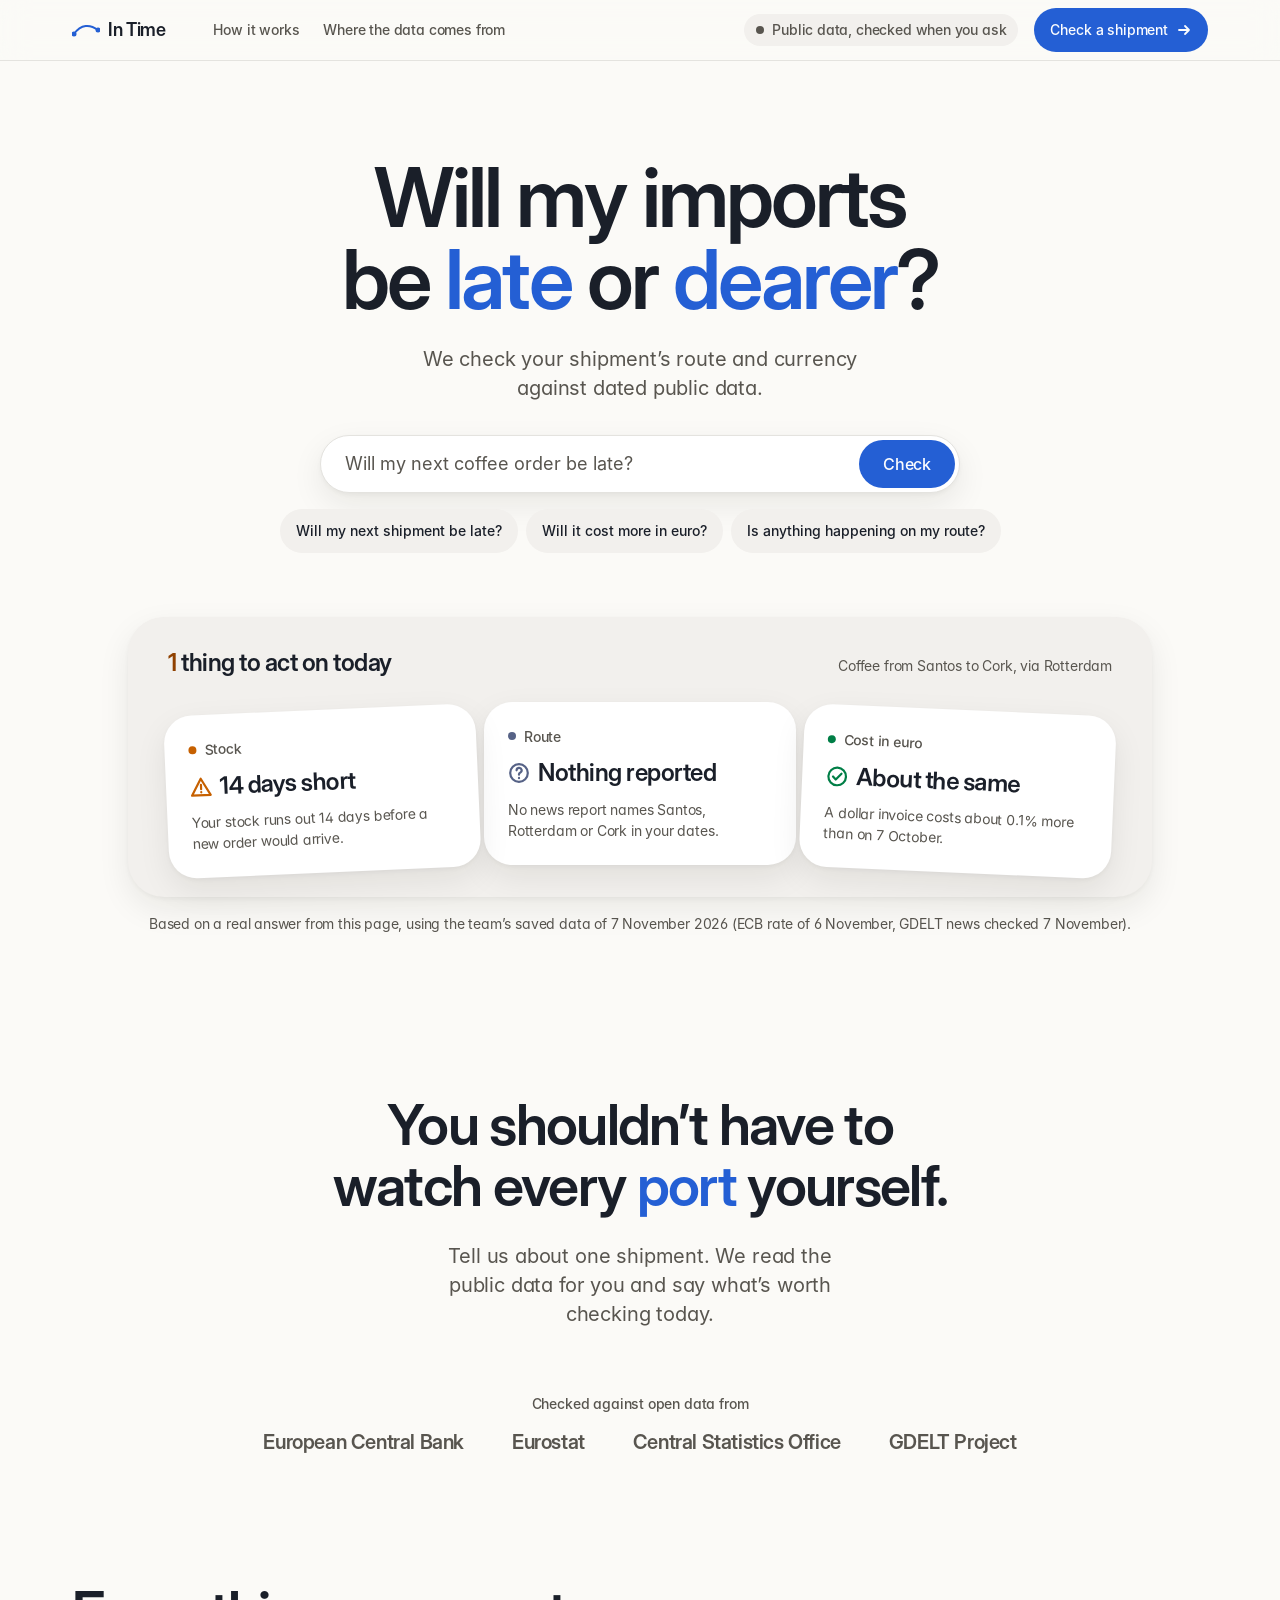
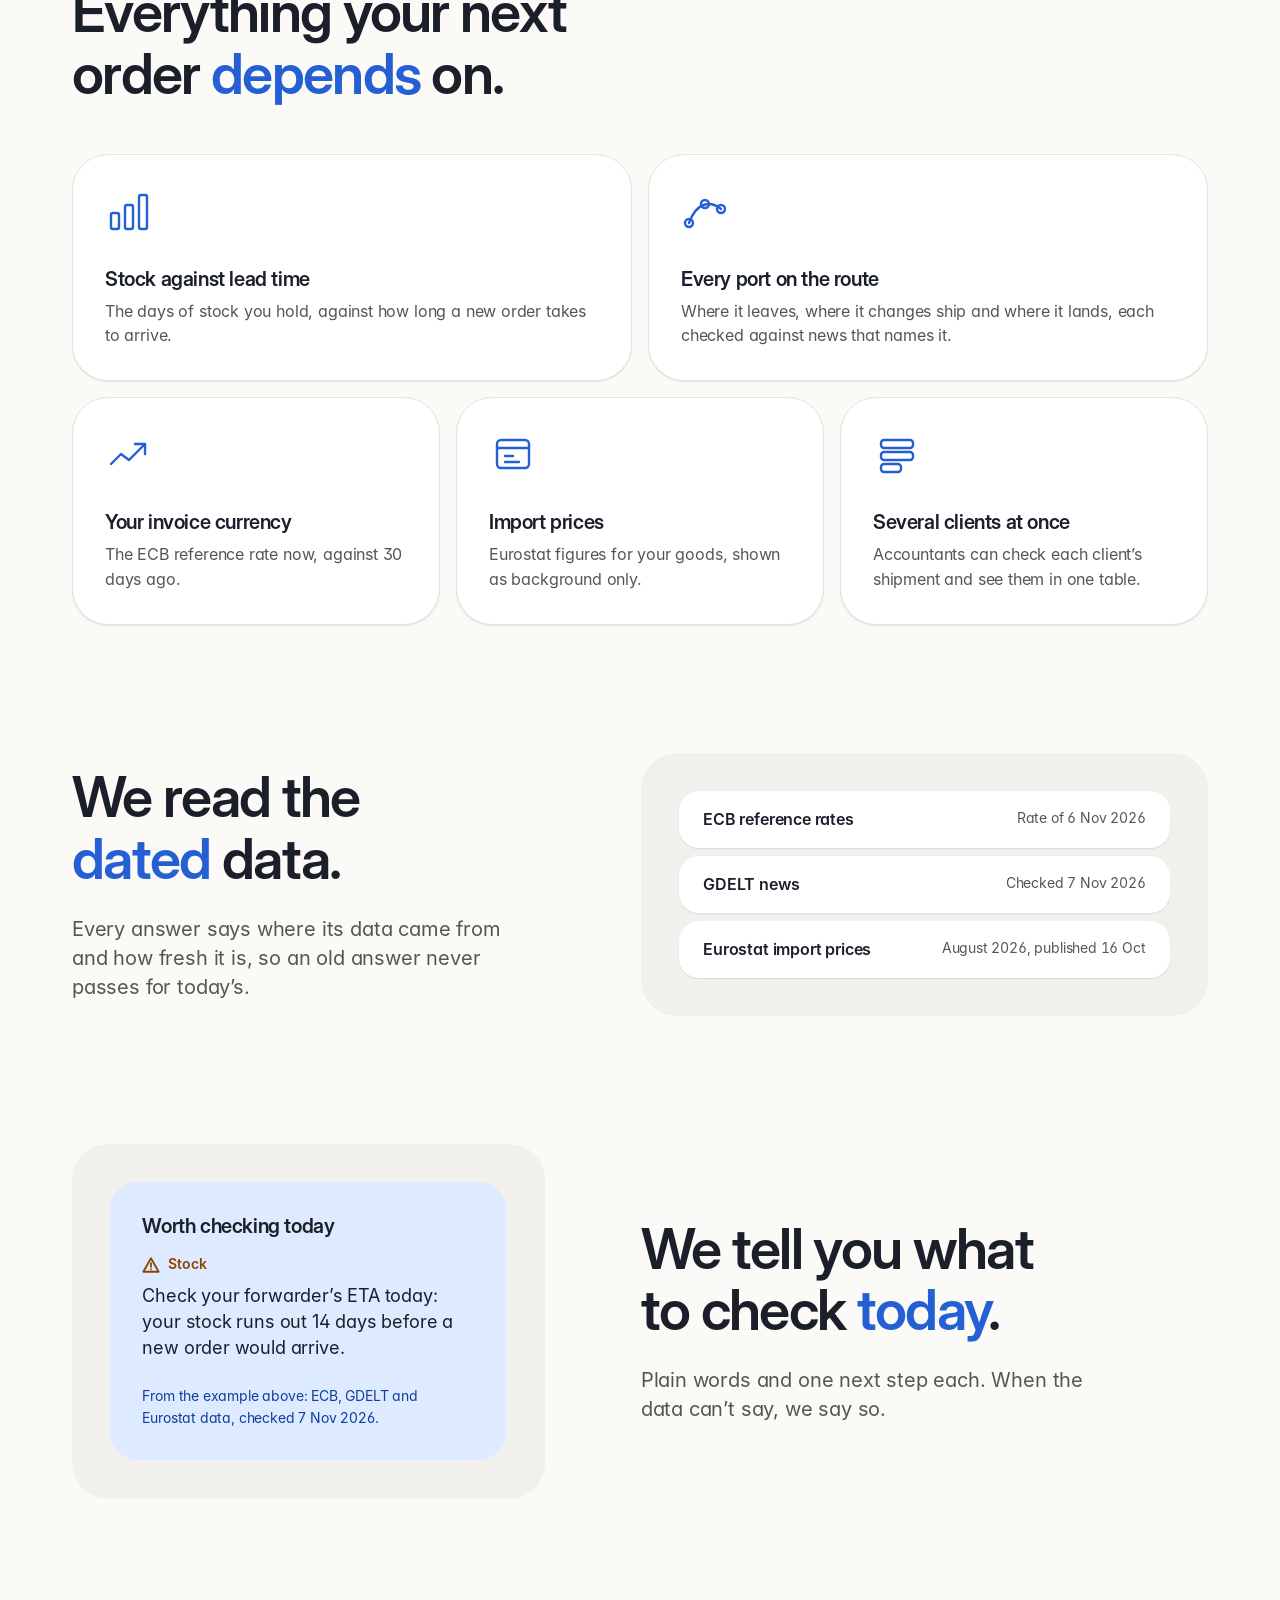
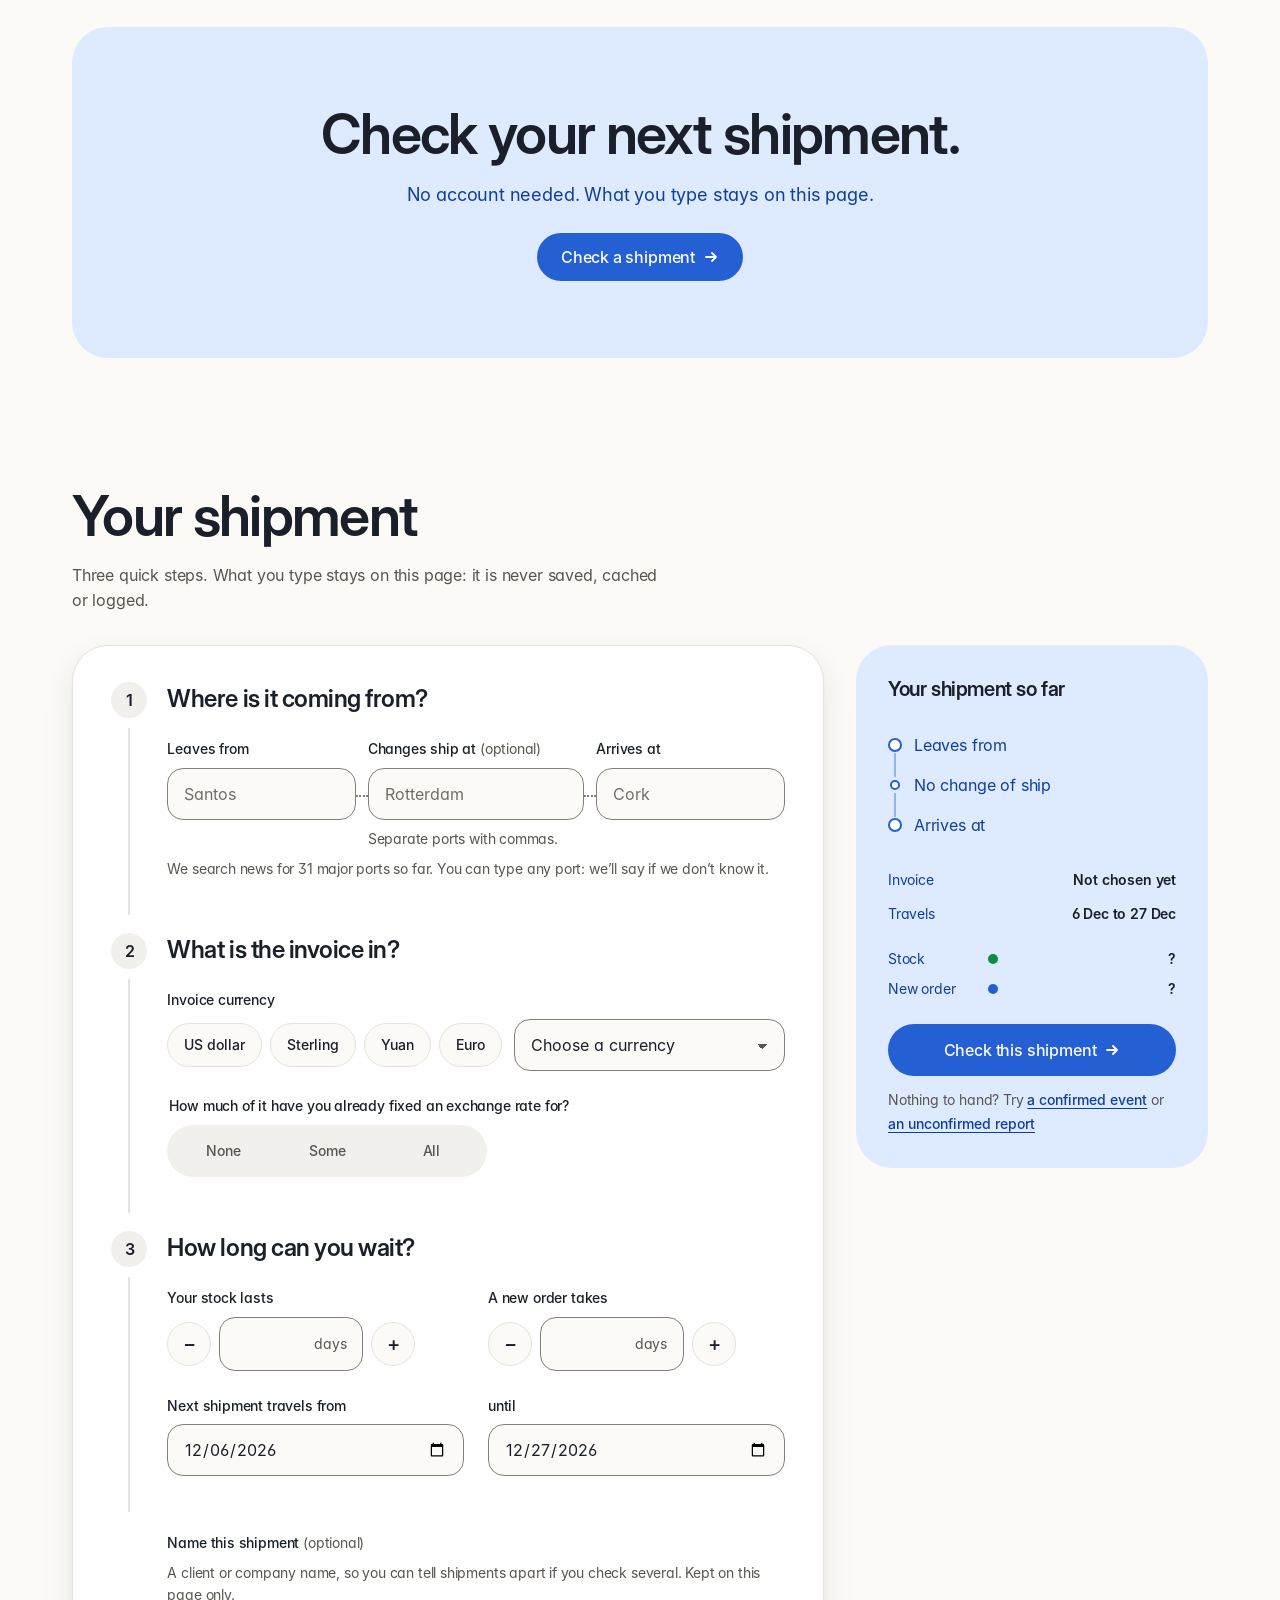
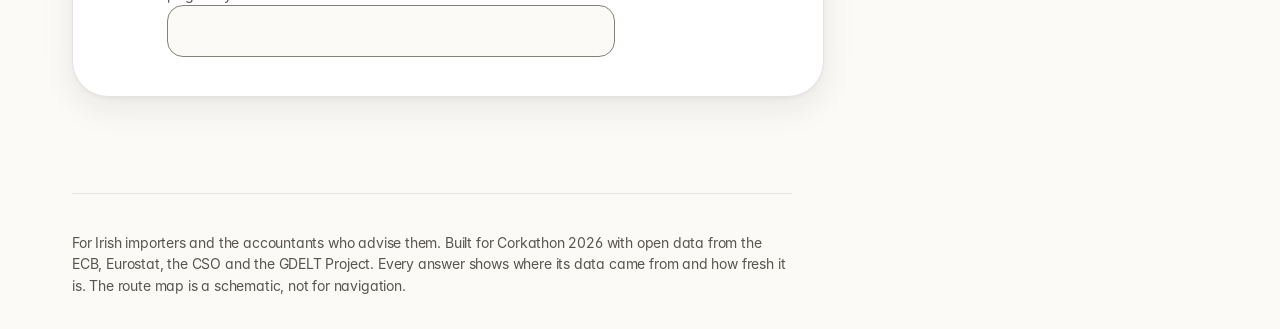
==== commit 6c00eff1: "Answer page as an open report: scorecard summary, today's step first, unboxed parts Khoa: the answer" ====
--- a/web/index.html
+++ b/web/index.html
@@ -6,9 +6,8 @@
 <meta name="color-scheme" content="light dark">
 <meta name="description" content="For Irish importers and the accountants who advise them: check one shipment's route and currency against dated public data, and see what to check today.">
 <title>In Time: will my imports be late or dearer?</title>
-<link rel="preload" href="fonts/display.ttf" as="font" type="font/ttf" crossorigin>
+<link rel="preload" href="fonts/inter-display-semibold.woff2" as="font" type="font/woff2" crossorigin>
 <link rel="stylesheet" href="styles.css">
-<link rel="stylesheet" href="timing.css">
 </head>
 <body>
 <a class="skip" href="#main">Skip to content</a>
@@ -16,14 +15,19 @@
 <header class="bar">
   <div class="wrap bar-in">
     <span class="brand"><svg viewBox="0 0 28 16" aria-hidden="true" class="brand-mark"><path d="M2 12 C 9 2, 18 2, 26 8" fill="none" stroke="currentColor" stroke-width="2" stroke-linecap="round"/><circle cx="2" cy="12" r="2.5"/><circle cx="26" cy="8" r="2.5"/></svg>In Time</span>
+    <nav class="bar-nav" aria-label="Page">
+      <a href="#how">How it works</a>
+      <a href="#data">Where the data comes from</a>
+    </nav>
     <span class="pill" id="mode-pill" data-tone="idle"><span class="dot" aria-hidden="true"></span><span id="mode" role="status">Public data, checked when you ask</span></span>
+    <a class="btn btn-sm bar-cta" href="#inputs">Check a shipment<svg viewBox="0 0 16 16" aria-hidden="true" focusable="false"><path d="M3 8h10M9 4l4 4-4 4"/></svg></a>
   </div>
 </header>
 
 <main id="main" class="wrap">
   <section class="hero" aria-labelledby="page-title">
     <div class="hero-text">
-      <h1 id="page-title">Will my imports be late or dearer?</h1>
+      <h1 id="page-title">Will my imports be <em>late</em> or <em>dearer</em>?</h1>
       <p class="lede">We check your shipment’s route and currency against dated public data.</p>
       <div class="ask" role="group" aria-label="Ask about your imports">
         <label for="q" class="sr">Your question</label>
@@ -35,23 +39,88 @@
         <li><button class="chip" type="button" data-q="Will it cost more in euro?">Will it cost more in euro?</button></li>
         <li><button class="chip" type="button" data-q="Is anything happening on my route?">Is anything happening on my route?</button></li>
       </ul>
-      <div id="mount-understood"></div>
-    </div>
-    <figure class="hero-shot">
-      <div class="shot-frame beam" id="shot">
-      <picture>
-        <source srcset="img/answer-light.webp" media="(prefers-color-scheme: light)" type="image/webp">
-        <img src="img/answer-dark.webp" width="1792" height="764" fetchpriority="high" alt="A real answer from this page for Santos to Rotterdam to Cork: the headline says to order today because stock runs out 14 days before a new order arrives, nothing is reported on the route, and the euro cost is about the same.">
-      </picture>
-      </div>
-      <figcaption>A real answer, Santos to Cork, from the team’s saved data of 7 November 2026.</figcaption>
+    </div>
+    <figure class="hero-stack tilt">
+      <div class="stack" id="shot">
+        <div class="stack-head">
+          <p class="stack-title"><span class="stack-num">1</span> thing to act on today</p>
+          <p class="stack-sub">Coffee from Santos to Cork, via Rotterdam</p>
+        </div>
+        <ul class="stack-cards">
+          <li class="scard" data-tone="warn"><span class="g-label">Stock</span><span class="s-v"><svg viewBox="0 0 20 20" aria-hidden="true" focusable="false"><path d="M10 2.5 1.5 17.5h17L10 2.5Z"/><path d="M10 8v4"/><path d="M10 14.6v.2"/></svg>14 days short</span><span class="s-b">Your stock runs out 14 days before a new order would arrive.</span></li>
+          <li class="scard" data-tone="unk"><span class="g-label">Route</span><span class="s-v"><svg viewBox="0 0 20 20" aria-hidden="true" focusable="false"><circle cx="10" cy="10" r="8"/><path d="M7.8 7.6a2.3 2.3 0 1 1 3.2 2.1c-.7.3-1 .8-1 1.5v.3"/><path d="M10 14.5v.2"/></svg>Nothing reported</span><span class="s-b">No news report names Santos, Rotterdam or Cork in your dates.</span></li>
+          <li class="scard" data-tone="calm"><span class="g-label">Cost in euro</span><span class="s-v"><svg viewBox="0 0 20 20" aria-hidden="true" focusable="false"><circle cx="10" cy="10" r="8"/><path d="m6.2 10.2 2.6 2.6 5-5.4"/></svg>About the same</span><span class="s-b">A dollar invoice costs about 0.1% more than on 7 October.</span></li>
+        </ul>
+      </div>
+      <figcaption>Based on a real answer from this page, using the team’s saved data of 7 November 2026 (ECB rate of 6 November, GDELT news checked 7 November).</figcaption>
     </figure>
   </section>
+
+
+  <div class="landing">
+    <section class="value" aria-labelledby="value-h">
+      <h2 id="value-h" class="section-h">You shouldn’t have to watch every <em>port</em> yourself.</h2>
+      <p class="lede">Tell us about one shipment. We read the public data for you and say what’s worth checking today.</p>
+      <p class="strip-label" id="data">Checked against open data from</p>
+      <ul class="wordmarks" aria-labelledby="data">
+        <li>European Central Bank</li>
+        <li>Eurostat</li>
+        <li>Central Statistics Office</li>
+        <li>GDELT Project</li>
+      </ul>
+    </section>
+
+    <section class="features" id="how" aria-labelledby="how-h">
+      <h2 id="how-h" class="section-h">Everything your next order <em>depends</em> on.</h2>
+      <ul class="fgrid">
+        <li class="fcard fcard-wide"><svg class="f-ico" viewBox="0 0 48 48" aria-hidden="true" focusable="false"><rect x="6" y="26" width="8" height="16" rx="2"/><rect x="20" y="18" width="8" height="24" rx="2"/><rect x="34" y="8" width="8" height="34" rx="2"/></svg><h3>Stock against lead time</h3><p>The days of stock you hold, against how long a new order takes to arrive.</p></li>
+        <li class="fcard fcard-wide"><svg class="f-ico" viewBox="0 0 48 48" aria-hidden="true" focusable="false"><path d="M8 36C16 14 30 14 40 22"/><circle cx="8" cy="36" r="4"/><circle cx="24" cy="17" r="4"/><circle cx="40" cy="22" r="4"/></svg><h3>Every port on the route</h3><p>Where it leaves, where it changes ship and where it lands, each checked against news that names it.</p></li>
+        <li class="fcard"><svg class="f-ico" viewBox="0 0 48 48" aria-hidden="true" focusable="false"><path d="M6 34l10-10 8 6 16-16"/><path d="M30 14h10v10"/></svg><h3>Your invoice currency</h3><p>The ECB reference rate now, against 30 days ago.</p></li>
+        <li class="fcard"><svg class="f-ico" viewBox="0 0 48 48" aria-hidden="true" focusable="false"><rect x="8" y="10" width="32" height="28" rx="4"/><path d="M8 18h32M16 26h8M16 32h14"/></svg><h3>Import prices</h3><p>Eurostat figures for your goods, shown as background only.</p></li>
+        <li class="fcard"><svg class="f-ico" viewBox="0 0 48 48" aria-hidden="true" focusable="false"><rect x="8" y="10" width="32" height="8" rx="3"/><rect x="8" y="22" width="32" height="8" rx="3"/><rect x="8" y="34" width="20" height="8" rx="3"/></svg><h3>Several clients at once</h3><p>Accountants can check each client’s shipment and see them in one table.</p></li>
+      </ul>
+    </section>
+
+    <section class="row" aria-labelledby="row1-h">
+      <div class="row-text">
+        <h2 id="row1-h" class="section-h">We read the <em>dated</em> data.</h2>
+        <p class="lede">Every answer says where its data came from and how fresh it is, so an old answer never passes for today’s.</p>
+      </div>
+      <div class="row-visual">
+        <ul class="srclist" aria-label="Sources behind the example answer">
+          <li><span class="sl-name">ECB reference rates</span><span class="sl-when">Rate of 6 Nov 2026</span></li>
+          <li><span class="sl-name">GDELT news</span><span class="sl-when">Checked 7 Nov 2026</span></li>
+          <li><span class="sl-name">Eurostat import prices</span><span class="sl-when">August 2026, published 16 Oct</span></li>
+        </ul>
+      </div>
+    </section>
+
+    <section class="row row-flip" aria-labelledby="row2-h">
+      <div class="row-text">
+        <h2 id="row2-h" class="section-h">We tell you what to check <em>today</em>.</h2>
+        <p class="lede">Plain words and one next step each. When the data can’t say, we say so.</p>
+      </div>
+      <div class="row-visual">
+        <div class="darkpanel">
+          <p class="dp-title">Worth checking today</p>
+          <ol class="dp-list">
+            <li><span class="dp-tag" data-tone="warn"><svg viewBox="0 0 20 20" aria-hidden="true" focusable="false"><path d="M10 2.5 1.5 17.5h17L10 2.5Z"/><path d="M10 8v4"/><path d="M10 14.6v.2"/></svg>Stock</span>Check your forwarder’s ETA today: your stock runs out 14 days before a new order would arrive.</li>
+          </ol>
+          <p class="dp-foot">From the example above: ECB, GDELT and Eurostat data, checked 7 Nov 2026.</p>
+        </div>
+      </div>
+    </section>
+
+    <section class="cta" aria-labelledby="cta-h">
+      <h2 id="cta-h" class="section-h">Check your next shipment.</h2>
+      <p>No account needed. What you type stays on this page.</p>
+      <a class="btn" href="#inputs">Check a shipment<svg viewBox="0 0 16 16" aria-hidden="true" focusable="false"><path d="M3 8h10M9 4l4 4-4 4"/></svg></a>
+    </section>
+  </div>
 
   <div class="error-summary" id="errors" role="alert" tabindex="-1" hidden>
     <h2 class="err-h">There is a problem</h2><ul id="error-list"></ul>
   </div>
-
   <form id="inputs" class="ship-form" novalidate aria-labelledby="ship-title">
     <h2 id="ship-title" class="section-h">Your shipment</h2>
     <div class="ship" id="ship-summary" hidden>
@@ -60,109 +129,132 @@
     </div>
 
     <div id="shipment" class="shipment">
-      <p class="sub">Three short parts. What you type stays on this page: it is never saved, cached or logged.</p>
-
-      <fieldset class="group" id="g-route">
-        <legend>The route</legend>
-        <div class="rail">
-          <div class="field stop">
-            <label for="origin_port">Leaves from</label>
-            <span class="field-error" id="origin_port-error" hidden></span>
-            <input id="origin_port" name="origin_port" list="ports" autocomplete="off" aria-describedby="origin_port-error" placeholder="Santos">
-          </div>
-          <div class="field stop">
-            <label for="transshipment_ports">Changes ship at <span class="opt">(optional)</span></label>
-            <span class="field-error" id="transshipment_ports-error" hidden></span>
-            <input id="transshipment_ports" name="transshipment_ports" autocomplete="off" aria-describedby="transshipment_ports-hint transshipment_ports-error" placeholder="Rotterdam">
-            <span class="hint" id="transshipment_ports-hint">Separate ports with commas.</span>
-          </div>
-          <div class="field stop">
-            <label for="destination_port">Arrives at</label>
-            <span class="field-error" id="destination_port-error" hidden></span>
-            <input id="destination_port" name="destination_port" list="ports" autocomplete="off" aria-describedby="destination_port-error" placeholder="Cork">
-          </div>
-        </div>
-        <p class="hint" id="ports-note">We search news for 31 major ports so far. You can type any port: we’ll say if we don’t know it.</p>
+      <p class="sub">Three quick steps. What you type stays on this page: it is never saved, cached or logged.</p>
+      <div class="builder">
+        <div class="steps">
+
+          <fieldset class="step" id="g-route">
+            <legend><span class="step-n" aria-hidden="true">1</span>Where is it coming from?</legend>
+            <div class="rail">
+              <div class="field stop">
+                <label for="origin_port">Leaves from</label>
+                <span class="field-error" id="origin_port-error" hidden></span>
+                <input id="origin_port" name="origin_port" list="ports" autocomplete="off" aria-describedby="origin_port-error" placeholder="Santos">
+              </div>
+              <div class="field stop stop-mid">
+                <label for="transshipment_ports">Changes ship at <span class="opt">(optional)</span></label>
+                <span class="field-error" id="transshipment_ports-error" hidden></span>
+                <input id="transshipment_ports" name="transshipment_ports" autocomplete="off" aria-describedby="transshipment_ports-hint transshipment_ports-error" placeholder="Rotterdam">
+                <span class="hint" id="transshipment_ports-hint">Separate ports with commas.</span>
+              </div>
+              <div class="field stop">
+                <label for="destination_port">Arrives at</label>
+                <span class="field-error" id="destination_port-error" hidden></span>
+                <input id="destination_port" name="destination_port" list="ports" autocomplete="off" aria-describedby="destination_port-error" placeholder="Cork">
+              </div>
+            </div>
+            <p class="hint" id="ports-note">We search news for 31 major ports so far. You can type any port: we’ll say if we don’t know it.</p>
         <datalist id="ports">
           <option value="Algeciras"></option><option value="Antwerp"></option><option value="Bremerhaven"></option><option value="Busan"></option><option value="Colombo"></option><option value="Cork"></option><option value="Dublin"></option><option value="Durban"></option><option value="Felixstowe"></option><option value="Hamburg"></option><option value="Ho Chi Minh City"></option><option value="Hong Kong"></option><option value="Jebel Ali"></option><option value="Le Havre"></option><option value="Liverpool"></option><option value="Los Angeles"></option><option value="Mombasa"></option><option value="New York"></option><option value="Nhava Sheva"></option><option value="Ningbo"></option><option value="Piraeus"></option><option value="Port Said"></option><option value="Ringaskiddy"></option><option value="Rotterdam"></option><option value="Santos"></option><option value="Savannah"></option><option value="Shanghai"></option><option value="Shenzhen"></option><option value="Singapore"></option><option value="Southampton"></option><option value="Valencia"></option>
         </datalist>
-      </fieldset>
-
-      <fieldset class="group" id="g-money">
-        <legend>The invoice</legend>
-        <div class="cols">
-          <div class="field">
-            <label for="currency">Invoice currency</label>
-            <span class="field-error" id="currency-error" hidden></span>
-            <select id="currency" name="currency" aria-describedby="currency-error"><option value="">Choose a currency</option><option value="USD">US dollars (USD)</option><option value="GBP">Pounds sterling (GBP)</option><option value="CNY">Chinese yuan (CNY)</option><option value="JPY">Japanese yen (JPY)</option><option value="CHF">Swiss francs (CHF)</option><option value="EUR">Euro (EUR)</option><optgroup label="More ECB currencies"><option value="SEK">Swedish kronor (SEK)</option><option value="DKK">Danish kroner (DKK)</option><option value="NOK">Norwegian kroner (NOK)</option><option value="PLN">Polish zloty (PLN)</option><option value="CZK">Czech koruna (CZK)</option><option value="HUF">Hungarian forint (HUF)</option><option value="RON">Romanian leu (RON)</option><option value="CAD">Canadian dollars (CAD)</option><option value="AUD">Australian dollars (AUD)</option><option value="NZD">New Zealand dollars (NZD)</option><option value="INR">Indian rupees (INR)</option><option value="KRW">South Korean won (KRW)</option><option value="SGD">Singapore dollars (SGD)</option><option value="HKD">Hong Kong dollars (HKD)</option><option value="THB">Thai baht (THB)</option><option value="TRY">Turkish lira (TRY)</option><option value="BRL">Brazilian real (BRL)</option><option value="MXN">Mexican pesos (MXN)</option><option value="ZAR">South African rand (ZAR)</option></optgroup></select>
+          </fieldset>
+
+          <fieldset class="step" id="g-money">
+            <legend><span class="step-n" aria-hidden="true">2</span>What is the invoice in?</legend>
+            <div class="field">
+              <label for="currency">Invoice currency</label>
+              <span class="field-error" id="currency-error" hidden></span>
+              <div class="cur-row">
+                <ul class="cur-quick" aria-label="Common currencies">
+                  <li><button type="button" class="cchip" data-cur="USD" aria-pressed="false">US dollar</button></li>
+                  <li><button type="button" class="cchip" data-cur="GBP" aria-pressed="false">Sterling</button></li>
+                  <li><button type="button" class="cchip" data-cur="CNY" aria-pressed="false">Yuan</button></li>
+                  <li><button type="button" class="cchip" data-cur="EUR" aria-pressed="false">Euro</button></li>
+                </ul>
+                <select id="currency" name="currency" aria-describedby="currency-error"><option value="">Choose a currency</option><option value="USD">US dollars (USD)</option><option value="GBP">Pounds sterling (GBP)</option><option value="CNY">Chinese yuan (CNY)</option><option value="JPY">Japanese yen (JPY)</option><option value="CHF">Swiss francs (CHF)</option><option value="EUR">Euro (EUR)</option><optgroup label="More ECB currencies"><option value="SEK">Swedish kronor (SEK)</option><option value="DKK">Danish kroner (DKK)</option><option value="NOK">Norwegian kroner (NOK)</option><option value="PLN">Polish zloty (PLN)</option><option value="CZK">Czech koruna (CZK)</option><option value="HUF">Hungarian forint (HUF)</option><option value="RON">Romanian leu (RON)</option><option value="CAD">Canadian dollars (CAD)</option><option value="AUD">Australian dollars (AUD)</option><option value="NZD">New Zealand dollars (NZD)</option><option value="INR">Indian rupees (INR)</option><option value="KRW">South Korean won (KRW)</option><option value="SGD">Singapore dollars (SGD)</option><option value="HKD">Hong Kong dollars (HKD)</option><option value="THB">Thai baht (THB)</option><option value="TRY">Turkish lira (TRY)</option><option value="BRL">Brazilian real (BRL)</option><option value="MXN">Mexican pesos (MXN)</option><option value="ZAR">South African rand (ZAR)</option></optgroup></select>
+              </div>
+            </div>
+            <fieldset class="field seg-wrap" id="fixed_rate_share" aria-describedby="fixed_rate_share-error">
+              <legend>How much of it have you already fixed an exchange rate for?</legend>
+              <span class="field-error" id="fixed_rate_share-error" hidden></span>
+              <div class="seg">
+                <label><input type="radio" name="fixed_rate_share" value="none"><span>None</span></label>
+                <label><input type="radio" name="fixed_rate_share" value="some"><span>Some</span></label>
+                <label><input type="radio" name="fixed_rate_share" value="all"><span>All</span></label>
+              </div>
+            </fieldset>
+            <div class="field" id="pct-field" hidden>
+              <label for="fixed_rate_pct">Roughly what share have you fixed?</label>
+              <span class="hint" id="fixed_rate_pct-hint">Optional, for example 50. Without it we can’t work out your euro cost.</span>
+              <span class="field-error" id="fixed_rate_pct-error" hidden></span>
+              <span class="suffix"><input id="fixed_rate_pct" name="fixed_rate_pct" inputmode="decimal" aria-describedby="fixed_rate_pct-hint fixed_rate_pct-error"><span aria-hidden="true">%</span></span>
+            </div>
+          </fieldset>
+
+          <fieldset class="step" id="g-time">
+            <legend><span class="step-n" aria-hidden="true">3</span>How long can you wait?</legend>
+            <div class="pair">
+              <div class="field">
+                <label for="stock_days">Your stock lasts</label>
+                <span class="field-error" id="stock_days-error" hidden></span>
+                <span class="stepper"><button type="button" class="stp" data-step="-1" data-for="stock_days" aria-label="One day less stock">−</button><span class="suffix"><input id="stock_days" name="stock_days" inputmode="numeric" aria-describedby="stock_days-error"><span aria-hidden="true">days</span></span><button type="button" class="stp" data-step="1" data-for="stock_days" aria-label="One day more stock">+</button></span>
+              </div>
+              <div class="field">
+                <label for="lead_time_days">A new order takes</label>
+                <span class="field-error" id="lead_time_days-error" hidden></span>
+                <span class="stepper"><button type="button" class="stp" data-step="-1" data-for="lead_time_days" aria-label="One day shorter order time">−</button><span class="suffix"><input id="lead_time_days" name="lead_time_days" inputmode="numeric" aria-describedby="lead_time_days-error"><span aria-hidden="true">days</span></span><button type="button" class="stp" data-step="1" data-for="lead_time_days" aria-label="One day longer order time">+</button></span>
+              </div>
+            </div>
+            <div class="pair dates">
+              <div class="field">
+                <label for="window_start">Next shipment travels from</label>
+                <span class="field-error" id="window_start-error" hidden></span>
+                <input id="window_start" name="window_start" type="date" aria-describedby="window_start-error">
+              </div>
+              <div class="field">
+                <label for="window_end">until</label>
+                <span class="field-error" id="window_end-error" hidden></span>
+                <input id="window_end" name="window_end" type="date" aria-describedby="window_end-error">
+              </div>
+            </div>
+          </fieldset>
+
+          <div class="step step-name">
+            <div class="field name-field">
+              <label for="importer">Name this shipment <span class="opt">(optional)</span></label>
+              <span class="hint" id="importer-hint">A client or company name, so you can tell shipments apart if you check several. Kept on this page only.</span>
+              <span class="field-error" id="importer-error" hidden></span>
+              <input id="importer" name="importer" autocomplete="organization" aria-describedby="importer-hint importer-error">
+            </div>
           </div>
-          <fieldset class="field seg-wrap" id="fixed_rate_share" aria-describedby="fixed_rate_share-error">
-            <legend>How much of this invoice have you already fixed an exchange rate for?</legend>
-            <span class="field-error" id="fixed_rate_share-error" hidden></span>
-            <div class="seg">
-              <label><input type="radio" name="fixed_rate_share" value="none"><span>None</span></label>
-              <label><input type="radio" name="fixed_rate_share" value="some"><span>Some</span></label>
-              <label><input type="radio" name="fixed_rate_share" value="all"><span>All</span></label>
-            </div>
-          </fieldset>
-        </div>
-        <div class="field" id="pct-field" hidden>
-          <label for="fixed_rate_pct">Roughly what share have you fixed?</label>
-          <span class="hint" id="fixed_rate_pct-hint">Optional, for example 50. Without it we can’t work out your euro cost.</span>
-          <span class="field-error" id="fixed_rate_pct-error" hidden></span>
-          <span class="suffix"><input id="fixed_rate_pct" name="fixed_rate_pct" inputmode="decimal" aria-describedby="fixed_rate_pct-hint fixed_rate_pct-error"><span aria-hidden="true">%</span></span>
-        </div>
-      </fieldset>
-
-      <fieldset class="group" id="g-time">
-        <legend>Your stock and timing</legend>
-        <div class="cols">
-          <div class="field">
-            <label for="stock_days">How many days will your current stock last?</label>
-            <span class="field-error" id="stock_days-error" hidden></span>
-            <span class="suffix"><input id="stock_days" name="stock_days" inputmode="numeric" aria-describedby="stock_days-error"><span aria-hidden="true">days</span></span>
+        </div>
+
+        <aside class="ticket" aria-labelledby="ticket-h">
+          <h3 id="ticket-h" class="ticket-h">Your shipment so far</h3>
+          <ol class="t-route" id="t-route" aria-label="Route">
+            <li data-k="origin_port"><span class="t-dot" aria-hidden="true"></span><span class="t-port" data-empty="Leaves from">Leaves from</span></li>
+            <li data-k="transshipment_ports" class="t-mid"><span class="t-dot" aria-hidden="true"></span><span class="t-port" data-empty="No change of ship">No change of ship</span></li>
+            <li data-k="destination_port"><span class="t-dot" aria-hidden="true"></span><span class="t-port" data-empty="Arrives at">Arrives at</span></li>
+          </ol>
+          <dl class="t-facts">
+            <div><dt>Invoice</dt><dd id="t-money">Not chosen yet</dd></div>
+            <div><dt>Travels</dt><dd id="t-dates">Not set yet</dd></div>
+          </dl>
+          <div class="t-runway" aria-hidden="true">
+            <div class="t-bar"><span class="t-bar-label">Stock</span><span class="t-fill t-stock" id="t-stock"></span><span class="t-val" id="t-stock-v">?</span></div>
+            <div class="t-bar"><span class="t-bar-label">New order</span><span class="t-fill t-lead" id="t-lead"></span><span class="t-val" id="t-lead-v">?</span></div>
           </div>
-          <div class="field">
-            <label for="lead_time_days">How many days from ordering until it arrives?</label>
-            <span class="field-error" id="lead_time_days-error" hidden></span>
-            <span class="suffix"><input id="lead_time_days" name="lead_time_days" inputmode="numeric" aria-describedby="lead_time_days-error"><span aria-hidden="true">days</span></span>
+          <div class="actions">
+            <button type="submit" class="btn" id="submit">Check this shipment<svg viewBox="0 0 16 16" aria-hidden="true" focusable="false"><path d="M3 8h10M9 4l4 4-4 4"/></svg></button>
+            <p class="t-try"><span class="or">Nothing to hand? Try</span> <button type="button" class="linkbtn" data-example="alert">a confirmed event</button> <span class="or">or</span> <button type="button" class="linkbtn" data-example="insufficient">an unconfirmed report</button></p>
           </div>
-          <div class="field">
-            <label for="window_start">Next shipment travels from</label>
-            <span class="field-error" id="window_start-error" hidden></span>
-            <input id="window_start" name="window_start" type="date" aria-describedby="window_start-error">
-          </div>
-          <div class="field">
-            <label for="window_end">until</label>
-            <span class="field-error" id="window_end-error" hidden></span>
-            <input id="window_end" name="window_end" type="date" aria-describedby="window_end-error">
-          </div>
-        </div>
-      </fieldset>
-
-      <div class="field name-field">
-        <label for="importer">Client or company name</label>
-        <span class="hint" id="importer-hint">So you can tell shipments apart if you check several. Kept on this page only.</span>
-        <span class="field-error" id="importer-error" hidden></span>
-        <input id="importer" name="importer" autocomplete="organization" aria-describedby="importer-hint importer-error">
-      </div>
-
-      <div class="actions">
-        <button type="submit" class="btn" id="submit">Check this shipment</button>
-        <span class="or">No shipment to hand? See an example with</span>
-        <button type="button" class="linkbtn" data-example="alert">a confirmed event</button>
-        <span class="or">or</span>
-        <button type="button" class="linkbtn" data-example="insufficient">an unconfirmed report</button>
+        </aside>
       </div>
     </div>
     <p class="status" id="status" role="status" aria-live="polite"></p>
   </form>
 
   <section id="result" class="result" aria-labelledby="answer" tabindex="-1" hidden>
-    <div id="mount-order-by"></div>
-    <div id="mount-timeline"></div>
-    <div id="mount-asof"></div>
-
     <div class="verdict">
       <p class="yourq" id="answer-q"></p>
       <h2 id="answer" class="headline"></h2>
@@ -171,6 +263,12 @@
       <nav class="glance" id="glance" aria-label="The three answers"></nav>
     </div>
 
+    <section class="todo" aria-labelledby="todo-h">
+      <h3 id="todo-h" class="sub-h">Worth checking today</h3>
+      <ol id="todo"></ol>
+      <p class="coverage" id="coverage"></p>
+    </section>
+
     <figure class="routemap" id="routemap" hidden>
       <div class="rm-stage">
         <div id="routemap-svg"></div>
@@ -182,11 +280,6 @@
 
     <div class="parts" id="tiles"></div>
 
-    <section class="todo" aria-labelledby="todo-h">
-      <h3 id="todo-h" class="sub-h">Worth checking today</h3>
-      <ol id="todo"></ol>
-      <p class="coverage" id="coverage"></p>
-    </section>
 
     <section class="track" aria-labelledby="track-h">
       <h3 id="track-h" class="sub-h">Track it yourself</h3>
@@ -226,7 +319,7 @@
         <thead><tr><th scope="col">Source</th><th scope="col">Data for</th><th scope="col">Published</th><th scope="col">We fetched it</th><th scope="col">How we used it</th></tr></thead>
         <tbody id="sources"></tbody>
       </table></div>
-      <p class="small">Licences: Eurostat and CSO, CC BY 4.0. ECB statistics, free reuse with the source quoted. GDELT, free with citation. Port positions on the map are approximate.</p>
+      <p class="small">Licences: Eurostat and CSO, CC BY 4.0. ECB statistics, free reuse with the source quoted. GDELT, free with citation. <span id="lic-weather">Weather data by Open-Meteo.com, CC BY 4.0, forecasts only.</span> Port positions on the map are approximate.</p>
     </details>
 
     <details class="panel">
@@ -253,7 +346,7 @@
     <p class="small">For accountants with several importing clients. Kept on this page only: closing the tab clears it.</p>
     <div class="tablewrap"><table class="book-table">
       <caption class="sr">Every shipment checked on this page</caption>
-      <thead><tr><th scope="col">Shipment</th><th scope="col">Order by</th><th scope="col">Stock</th><th scope="col">Route</th><th scope="col">Cost in euro</th><th scope="col">Checked</th><th scope="col"><span class="sr">Actions</span></th></tr></thead>
+      <thead><tr><th scope="col">Shipment</th><th scope="col">Stock</th><th scope="col">Route</th><th scope="col">Cost in euro</th><th scope="col">Checked</th><th scope="col"><span class="sr">Actions</span></th></tr></thead>
       <tbody id="book-rows"></tbody>
     </table></div>
   </section>
@@ -262,7 +355,6 @@
     <p>For Irish importers and the accountants who advise them. Built for Corkathon 2026 with open data from the ECB, Eurostat, the CSO and the GDELT Project. Every answer shows where its data came from and how fresh it is. The route map is a schematic, not for navigation.</p>
   </footer>
 </main>
-<script src="timing.js"></script>
 <script src="app.js"></script>
 </body>
 </html>
--- a/web/styles.css
+++ b/web/styles.css
@@ -701,3 +701,51 @@
 .ticket .actions .btn{width:100%;margin:0;min-height:52px}
 .t-try{margin:0;font-size:var(--text-sm);line-height:1.6}
 .t-try .linkbtn{font-size:var(--text-sm);min-height:24px;padding:0}
+
+/* ---------- Answer page, report layout (Khoa: "so rigid", 7 Nov) ----------
+   Summary first: headline on the left, a scorecard of the three answers on the right, then today's
+   step in a tinted band. The parts lose their boxes and become an open report: text that stays in view
+   on the left while the picture scrolls on the right, hairlines between them. */
+@media(min-width:1000px){
+  .verdict{display:grid;grid-template-columns:minmax(0,1.25fr) minmax(0,1fr);column-gap:var(--s-8);align-items:start}
+  .verdict>*{grid-column:1}
+  .verdict .glance{grid-column:2;grid-row:1/span 6;margin-top:0}
+}
+.verdict .glance{grid-template-columns:1fr;gap:var(--s-2)}
+.glance-item{flex-direction:row;align-items:center;justify-content:space-between;gap:var(--s-4);padding:var(--s-4) var(--s-5);min-height:72px;border-radius:var(--r-card)}
+.glance-item .g-label{flex:none;min-width:7.5rem}
+.glance-item .g-v{flex:1;font-size:var(--text-xl)}
+.glance-item::after{content:"";flex:none;width:9px;height:9px;border-right:2px solid var(--muted-foreground);border-bottom:2px solid var(--muted-foreground);transform:rotate(-45deg);transition:transform var(--dur-2) var(--ease)}
+.glance-item:hover::after{transform:translateX(3px) rotate(-45deg)}
+.glance-item{transform:translateX(calc(var(--lift,0) * -6px)) scale(calc(1 + var(--lift,0) * .02))}
+@media(max-width:520px){.glance-item{flex-wrap:wrap}.glance-item .g-label{min-width:0;width:100%}}
+
+/* Today's step: the one thing to do, in the brand tint, straight under the summary */
+.todo{margin-top:var(--s-4);background:var(--brand-soft);border:0;box-shadow:none}
+.todo .sub-h{color:var(--brand-ink)}
+.todo li{background:var(--card);font-weight:500}
+.todo .coverage{color:var(--brand-ink)}
+
+/* Parts: an open report instead of stacked boxes */
+.parts{gap:0;margin-top:var(--s-8)}
+.part{background:transparent;border:0;border-top:1px solid var(--border);border-radius:0;box-shadow:none;padding:var(--s-8) 0}
+.part:first-child{border-top:0;padding-top:0}
+@media(min-width:1000px){.part-text{position:sticky;top:96px;align-self:start}}
+.part-text h3{display:flex;align-items:center;gap:var(--s-2);font-size:var(--text-lg);color:var(--muted-foreground)}
+.part-text h3::before{content:"";width:8px;height:8px;border-radius:50%;background:var(--muted-foreground)}
+.part[data-tone=warn] .part-text h3::before{background:var(--warn)}
+.part[data-tone=calm] .part-text h3::before{background:var(--calm)}
+.part[data-tone=unk] .part-text h3::before{background:var(--unk)}
+.part .tone{font-size:var(--text-5xl);line-height:1}
+.part .tone svg{width:32px;height:32px}
+.viz,.viz-empty{border-radius:var(--r-card-lg)}
+.rm{max-height:420px}
+.rm-grat{opacity:.55}
+
+/* Tools: one quiet area, not three more boxes */
+.track{margin-top:var(--s-8);background:var(--secondary);border:0;box-shadow:none}
+.track input{background:var(--card)}
+.watch{background:transparent;border:0;padding:var(--s-4) 0;border-top:1px solid var(--border);border-bottom:1px solid var(--border);border-radius:0;margin-top:var(--s-6)}
+.panel{background:transparent;border:0;border-bottom:1px solid var(--border);border-radius:0;padding:0;margin-top:0}
+.track .btn.ghost{background:var(--card);box-shadow:0 0 0 1px var(--border)}
+.track .btn.ghost:hover{background:var(--background)}
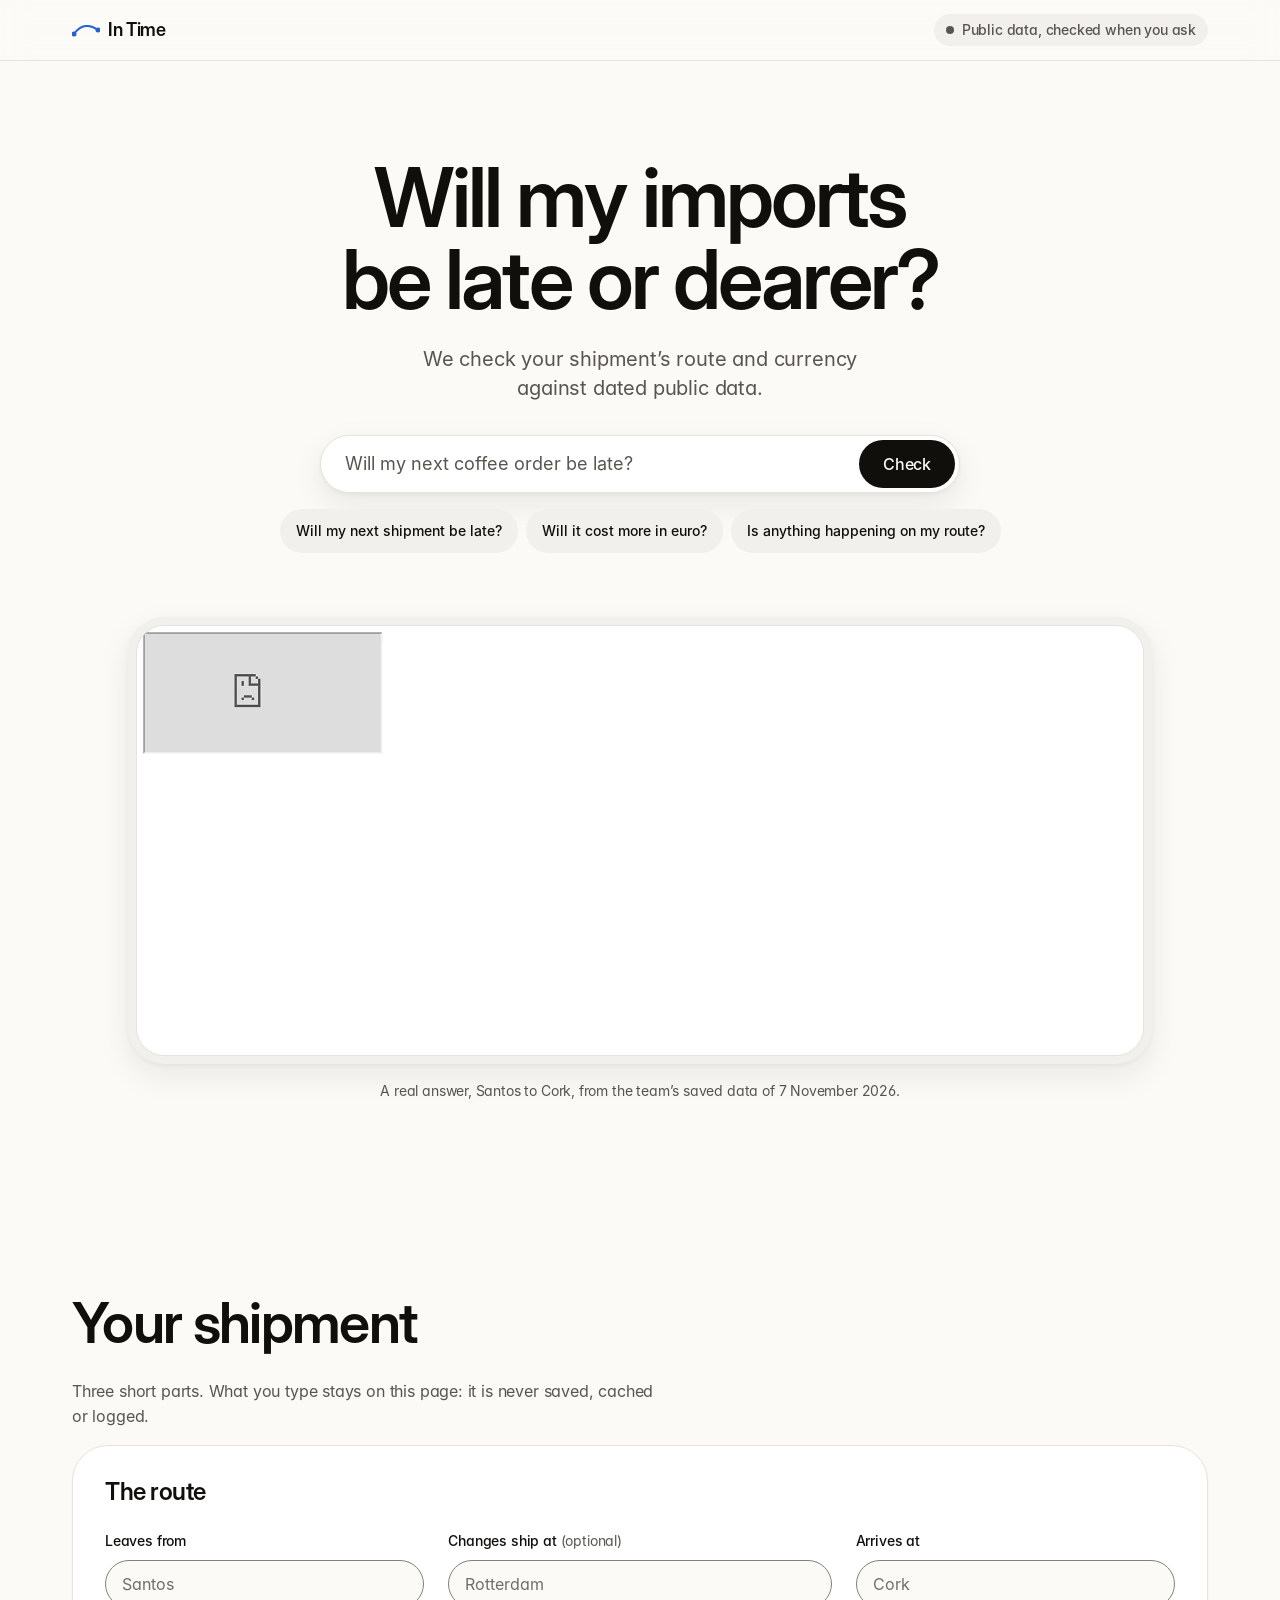
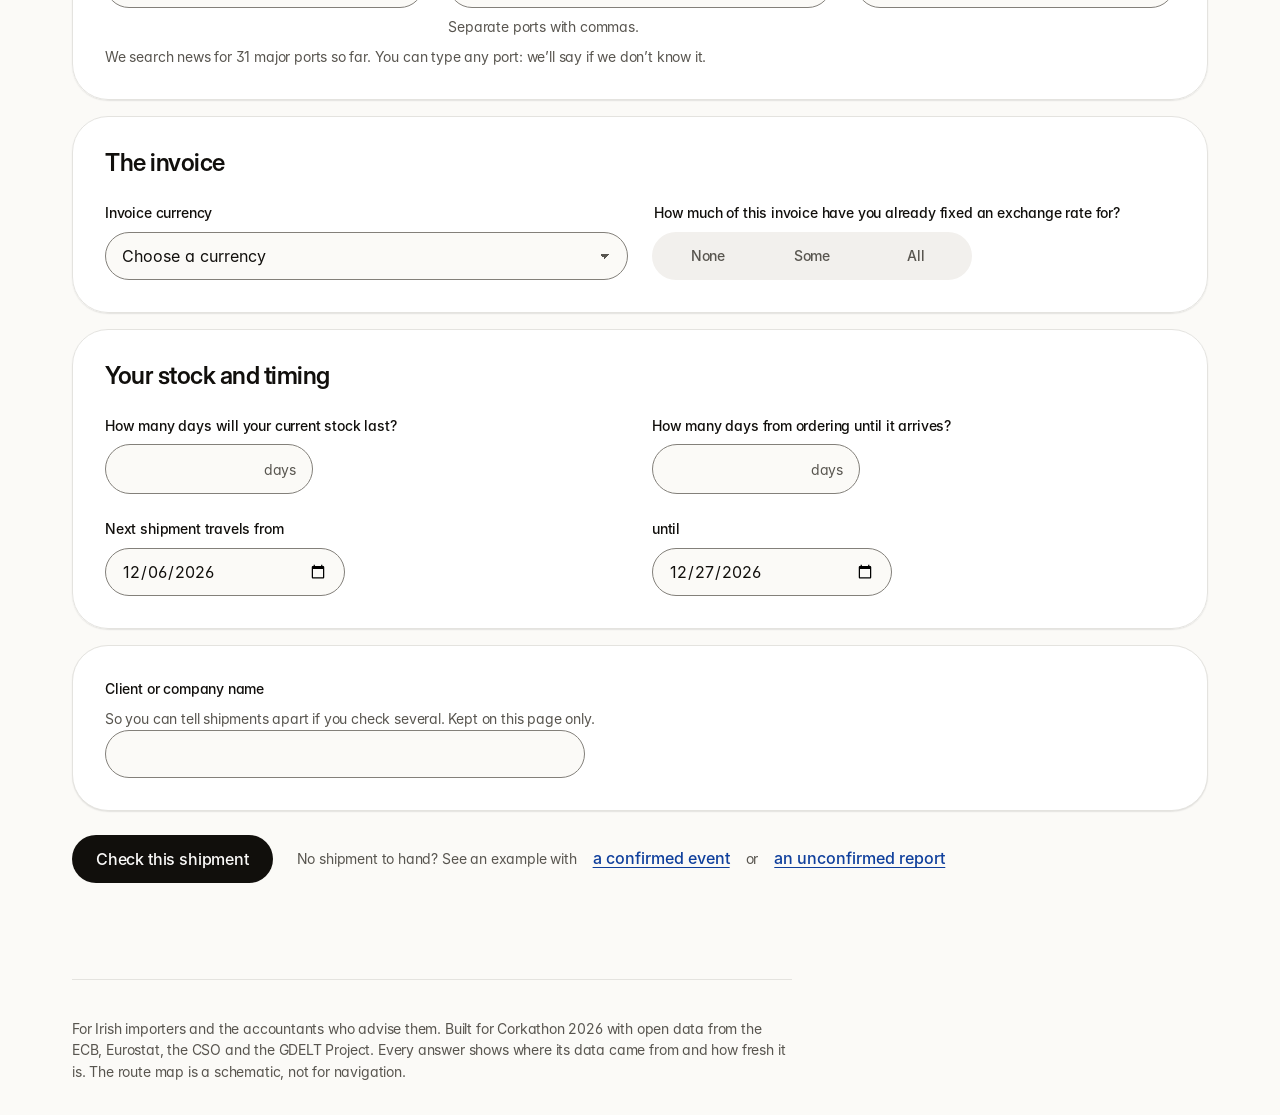
==== commit 57abe96a: "Merge timing/a7-integrator (synced with main) into timing/a8-snapshot-and-examples Brings in main (#" ====
--- a/web/index.html
+++ b/web/index.html
@@ -8,6 +8,7 @@
 <title>In Time: will my imports be late or dearer?</title>
 <link rel="preload" href="fonts/inter-display-semibold.woff2" as="font" type="font/woff2" crossorigin>
 <link rel="stylesheet" href="styles.css">
+<link rel="stylesheet" href="timing.css">
 </head>
 <body>
 <a class="skip" href="#main">Skip to content</a>
@@ -15,19 +16,14 @@
 <header class="bar">
   <div class="wrap bar-in">
     <span class="brand"><svg viewBox="0 0 28 16" aria-hidden="true" class="brand-mark"><path d="M2 12 C 9 2, 18 2, 26 8" fill="none" stroke="currentColor" stroke-width="2" stroke-linecap="round"/><circle cx="2" cy="12" r="2.5"/><circle cx="26" cy="8" r="2.5"/></svg>In Time</span>
-    <nav class="bar-nav" aria-label="Page">
-      <a href="#how">How it works</a>
-      <a href="#data">Where the data comes from</a>
-    </nav>
     <span class="pill" id="mode-pill" data-tone="idle"><span class="dot" aria-hidden="true"></span><span id="mode" role="status">Public data, checked when you ask</span></span>
-    <a class="btn btn-sm bar-cta" href="#inputs">Check a shipment<svg viewBox="0 0 16 16" aria-hidden="true" focusable="false"><path d="M3 8h10M9 4l4 4-4 4"/></svg></a>
   </div>
 </header>
 
 <main id="main" class="wrap">
   <section class="hero" aria-labelledby="page-title">
     <div class="hero-text">
-      <h1 id="page-title">Will my imports be <em>late</em> or <em>dearer</em>?</h1>
+      <h1 id="page-title">Will my imports be late or dearer?</h1>
       <p class="lede">We check your shipment’s route and currency against dated public data.</p>
       <div class="ask" role="group" aria-label="Ask about your imports">
         <label for="q" class="sr">Your question</label>
@@ -39,88 +35,23 @@
         <li><button class="chip" type="button" data-q="Will it cost more in euro?">Will it cost more in euro?</button></li>
         <li><button class="chip" type="button" data-q="Is anything happening on my route?">Is anything happening on my route?</button></li>
       </ul>
-    </div>
-    <figure class="hero-stack tilt">
-      <div class="stack" id="shot">
-        <div class="stack-head">
-          <p class="stack-title"><span class="stack-num">1</span> thing to act on today</p>
-          <p class="stack-sub">Coffee from Santos to Cork, via Rotterdam</p>
-        </div>
-        <ul class="stack-cards">
-          <li class="scard" data-tone="warn"><span class="g-label">Stock</span><span class="s-v"><svg viewBox="0 0 20 20" aria-hidden="true" focusable="false"><path d="M10 2.5 1.5 17.5h17L10 2.5Z"/><path d="M10 8v4"/><path d="M10 14.6v.2"/></svg>14 days short</span><span class="s-b">Your stock runs out 14 days before a new order would arrive.</span></li>
-          <li class="scard" data-tone="unk"><span class="g-label">Route</span><span class="s-v"><svg viewBox="0 0 20 20" aria-hidden="true" focusable="false"><circle cx="10" cy="10" r="8"/><path d="M7.8 7.6a2.3 2.3 0 1 1 3.2 2.1c-.7.3-1 .8-1 1.5v.3"/><path d="M10 14.5v.2"/></svg>Nothing reported</span><span class="s-b">No news report names Santos, Rotterdam or Cork in your dates.</span></li>
-          <li class="scard" data-tone="calm"><span class="g-label">Cost in euro</span><span class="s-v"><svg viewBox="0 0 20 20" aria-hidden="true" focusable="false"><circle cx="10" cy="10" r="8"/><path d="m6.2 10.2 2.6 2.6 5-5.4"/></svg>About the same</span><span class="s-b">A dollar invoice costs about 0.1% more than on 7 October.</span></li>
-        </ul>
-      </div>
-      <figcaption>Based on a real answer from this page, using the team’s saved data of 7 November 2026 (ECB rate of 6 November, GDELT news checked 7 November).</figcaption>
+      <div id="mount-understood"></div>
+    </div>
+    <figure class="hero-shot tilt">
+      <div class="shot-frame" id="shot">
+      <picture>
+        <source srcset="img/answer-light.webp" media="(prefers-color-scheme: light)" type="image/webp">
+        <img src="img/answer-dark.webp" width="1792" height="764" fetchpriority="high" alt="A real answer from this page for Santos to Rotterdam to Cork: the headline says to order today because stock runs out 14 days before a new order arrives, nothing is reported on the route, and the euro cost is about the same.">
+      </picture>
+      </div>
+      <figcaption>A real answer, Santos to Cork, from the team’s saved data of 7 November 2026.</figcaption>
     </figure>
   </section>
-
-
-  <div class="landing">
-    <section class="value" aria-labelledby="value-h">
-      <h2 id="value-h" class="section-h">You shouldn’t have to watch every <em>port</em> yourself.</h2>
-      <p class="lede">Tell us about one shipment. We read the public data for you and say what’s worth checking today.</p>
-      <p class="strip-label" id="data">Checked against open data from</p>
-      <ul class="wordmarks" aria-labelledby="data">
-        <li>European Central Bank</li>
-        <li>Eurostat</li>
-        <li>Central Statistics Office</li>
-        <li>GDELT Project</li>
-      </ul>
-    </section>
-
-    <section class="features" id="how" aria-labelledby="how-h">
-      <h2 id="how-h" class="section-h">Everything your next order <em>depends</em> on.</h2>
-      <ul class="fgrid">
-        <li class="fcard fcard-wide"><svg class="f-ico" viewBox="0 0 48 48" aria-hidden="true" focusable="false"><rect x="6" y="26" width="8" height="16" rx="2"/><rect x="20" y="18" width="8" height="24" rx="2"/><rect x="34" y="8" width="8" height="34" rx="2"/></svg><h3>Stock against lead time</h3><p>The days of stock you hold, against how long a new order takes to arrive.</p></li>
-        <li class="fcard fcard-wide"><svg class="f-ico" viewBox="0 0 48 48" aria-hidden="true" focusable="false"><path d="M8 36C16 14 30 14 40 22"/><circle cx="8" cy="36" r="4"/><circle cx="24" cy="17" r="4"/><circle cx="40" cy="22" r="4"/></svg><h3>Every port on the route</h3><p>Where it leaves, where it changes ship and where it lands, each checked against news that names it.</p></li>
-        <li class="fcard"><svg class="f-ico" viewBox="0 0 48 48" aria-hidden="true" focusable="false"><path d="M6 34l10-10 8 6 16-16"/><path d="M30 14h10v10"/></svg><h3>Your invoice currency</h3><p>The ECB reference rate now, against 30 days ago.</p></li>
-        <li class="fcard"><svg class="f-ico" viewBox="0 0 48 48" aria-hidden="true" focusable="false"><rect x="8" y="10" width="32" height="28" rx="4"/><path d="M8 18h32M16 26h8M16 32h14"/></svg><h3>Import prices</h3><p>Eurostat figures for your goods, shown as background only.</p></li>
-        <li class="fcard"><svg class="f-ico" viewBox="0 0 48 48" aria-hidden="true" focusable="false"><rect x="8" y="10" width="32" height="8" rx="3"/><rect x="8" y="22" width="32" height="8" rx="3"/><rect x="8" y="34" width="20" height="8" rx="3"/></svg><h3>Several clients at once</h3><p>Accountants can check each client’s shipment and see them in one table.</p></li>
-      </ul>
-    </section>
-
-    <section class="row" aria-labelledby="row1-h">
-      <div class="row-text">
-        <h2 id="row1-h" class="section-h">We read the <em>dated</em> data.</h2>
-        <p class="lede">Every answer says where its data came from and how fresh it is, so an old answer never passes for today’s.</p>
-      </div>
-      <div class="row-visual">
-        <ul class="srclist" aria-label="Sources behind the example answer">
-          <li><span class="sl-name">ECB reference rates</span><span class="sl-when">Rate of 6 Nov 2026</span></li>
-          <li><span class="sl-name">GDELT news</span><span class="sl-when">Checked 7 Nov 2026</span></li>
-          <li><span class="sl-name">Eurostat import prices</span><span class="sl-when">August 2026, published 16 Oct</span></li>
-        </ul>
-      </div>
-    </section>
-
-    <section class="row row-flip" aria-labelledby="row2-h">
-      <div class="row-text">
-        <h2 id="row2-h" class="section-h">We tell you what to check <em>today</em>.</h2>
-        <p class="lede">Plain words and one next step each. When the data can’t say, we say so.</p>
-      </div>
-      <div class="row-visual">
-        <div class="darkpanel">
-          <p class="dp-title">Worth checking today</p>
-          <ol class="dp-list">
-            <li><span class="dp-tag" data-tone="warn"><svg viewBox="0 0 20 20" aria-hidden="true" focusable="false"><path d="M10 2.5 1.5 17.5h17L10 2.5Z"/><path d="M10 8v4"/><path d="M10 14.6v.2"/></svg>Stock</span>Check your forwarder’s ETA today: your stock runs out 14 days before a new order would arrive.</li>
-          </ol>
-          <p class="dp-foot">From the example above: ECB, GDELT and Eurostat data, checked 7 Nov 2026.</p>
-        </div>
-      </div>
-    </section>
-
-    <section class="cta" aria-labelledby="cta-h">
-      <h2 id="cta-h" class="section-h">Check your next shipment.</h2>
-      <p>No account needed. What you type stays on this page.</p>
-      <a class="btn" href="#inputs">Check a shipment<svg viewBox="0 0 16 16" aria-hidden="true" focusable="false"><path d="M3 8h10M9 4l4 4-4 4"/></svg></a>
-    </section>
-  </div>
 
   <div class="error-summary" id="errors" role="alert" tabindex="-1" hidden>
     <h2 class="err-h">There is a problem</h2><ul id="error-list"></ul>
   </div>
+
   <form id="inputs" class="ship-form" novalidate aria-labelledby="ship-title">
     <h2 id="ship-title" class="section-h">Your shipment</h2>
     <div class="ship" id="ship-summary" hidden>
@@ -129,132 +60,109 @@
     </div>
 
     <div id="shipment" class="shipment">
-      <p class="sub">Three quick steps. What you type stays on this page: it is never saved, cached or logged.</p>
-      <div class="builder">
-        <div class="steps">
-
-          <fieldset class="step" id="g-route">
-            <legend><span class="step-n" aria-hidden="true">1</span>Where is it coming from?</legend>
-            <div class="rail">
-              <div class="field stop">
-                <label for="origin_port">Leaves from</label>
-                <span class="field-error" id="origin_port-error" hidden></span>
-                <input id="origin_port" name="origin_port" list="ports" autocomplete="off" aria-describedby="origin_port-error" placeholder="Santos">
-              </div>
-              <div class="field stop stop-mid">
-                <label for="transshipment_ports">Changes ship at <span class="opt">(optional)</span></label>
-                <span class="field-error" id="transshipment_ports-error" hidden></span>
-                <input id="transshipment_ports" name="transshipment_ports" autocomplete="off" aria-describedby="transshipment_ports-hint transshipment_ports-error" placeholder="Rotterdam">
-                <span class="hint" id="transshipment_ports-hint">Separate ports with commas.</span>
-              </div>
-              <div class="field stop">
-                <label for="destination_port">Arrives at</label>
-                <span class="field-error" id="destination_port-error" hidden></span>
-                <input id="destination_port" name="destination_port" list="ports" autocomplete="off" aria-describedby="destination_port-error" placeholder="Cork">
-              </div>
-            </div>
-            <p class="hint" id="ports-note">We search news for 31 major ports so far. You can type any port: we’ll say if we don’t know it.</p>
+      <p class="sub">Three short parts. What you type stays on this page: it is never saved, cached or logged.</p>
+
+      <fieldset class="group" id="g-route">
+        <legend>The route</legend>
+        <div class="rail">
+          <div class="field stop">
+            <label for="origin_port">Leaves from</label>
+            <span class="field-error" id="origin_port-error" hidden></span>
+            <input id="origin_port" name="origin_port" list="ports" autocomplete="off" aria-describedby="origin_port-error" placeholder="Santos">
+          </div>
+          <div class="field stop">
+            <label for="transshipment_ports">Changes ship at <span class="opt">(optional)</span></label>
+            <span class="field-error" id="transshipment_ports-error" hidden></span>
+            <input id="transshipment_ports" name="transshipment_ports" autocomplete="off" aria-describedby="transshipment_ports-hint transshipment_ports-error" placeholder="Rotterdam">
+            <span class="hint" id="transshipment_ports-hint">Separate ports with commas.</span>
+          </div>
+          <div class="field stop">
+            <label for="destination_port">Arrives at</label>
+            <span class="field-error" id="destination_port-error" hidden></span>
+            <input id="destination_port" name="destination_port" list="ports" autocomplete="off" aria-describedby="destination_port-error" placeholder="Cork">
+          </div>
+        </div>
+        <p class="hint" id="ports-note">We search news for 31 major ports so far. You can type any port: we’ll say if we don’t know it.</p>
         <datalist id="ports">
           <option value="Algeciras"></option><option value="Antwerp"></option><option value="Bremerhaven"></option><option value="Busan"></option><option value="Colombo"></option><option value="Cork"></option><option value="Dublin"></option><option value="Durban"></option><option value="Felixstowe"></option><option value="Hamburg"></option><option value="Ho Chi Minh City"></option><option value="Hong Kong"></option><option value="Jebel Ali"></option><option value="Le Havre"></option><option value="Liverpool"></option><option value="Los Angeles"></option><option value="Mombasa"></option><option value="New York"></option><option value="Nhava Sheva"></option><option value="Ningbo"></option><option value="Piraeus"></option><option value="Port Said"></option><option value="Ringaskiddy"></option><option value="Rotterdam"></option><option value="Santos"></option><option value="Savannah"></option><option value="Shanghai"></option><option value="Shenzhen"></option><option value="Singapore"></option><option value="Southampton"></option><option value="Valencia"></option>
         </datalist>
-          </fieldset>
-
-          <fieldset class="step" id="g-money">
-            <legend><span class="step-n" aria-hidden="true">2</span>What is the invoice in?</legend>
-            <div class="field">
-              <label for="currency">Invoice currency</label>
-              <span class="field-error" id="currency-error" hidden></span>
-              <div class="cur-row">
-                <ul class="cur-quick" aria-label="Common currencies">
-                  <li><button type="button" class="cchip" data-cur="USD" aria-pressed="false">US dollar</button></li>
-                  <li><button type="button" class="cchip" data-cur="GBP" aria-pressed="false">Sterling</button></li>
-                  <li><button type="button" class="cchip" data-cur="CNY" aria-pressed="false">Yuan</button></li>
-                  <li><button type="button" class="cchip" data-cur="EUR" aria-pressed="false">Euro</button></li>
-                </ul>
-                <select id="currency" name="currency" aria-describedby="currency-error"><option value="">Choose a currency</option><option value="USD">US dollars (USD)</option><option value="GBP">Pounds sterling (GBP)</option><option value="CNY">Chinese yuan (CNY)</option><option value="JPY">Japanese yen (JPY)</option><option value="CHF">Swiss francs (CHF)</option><option value="EUR">Euro (EUR)</option><optgroup label="More ECB currencies"><option value="SEK">Swedish kronor (SEK)</option><option value="DKK">Danish kroner (DKK)</option><option value="NOK">Norwegian kroner (NOK)</option><option value="PLN">Polish zloty (PLN)</option><option value="CZK">Czech koruna (CZK)</option><option value="HUF">Hungarian forint (HUF)</option><option value="RON">Romanian leu (RON)</option><option value="CAD">Canadian dollars (CAD)</option><option value="AUD">Australian dollars (AUD)</option><option value="NZD">New Zealand dollars (NZD)</option><option value="INR">Indian rupees (INR)</option><option value="KRW">South Korean won (KRW)</option><option value="SGD">Singapore dollars (SGD)</option><option value="HKD">Hong Kong dollars (HKD)</option><option value="THB">Thai baht (THB)</option><option value="TRY">Turkish lira (TRY)</option><option value="BRL">Brazilian real (BRL)</option><option value="MXN">Mexican pesos (MXN)</option><option value="ZAR">South African rand (ZAR)</option></optgroup></select>
-              </div>
-            </div>
-            <fieldset class="field seg-wrap" id="fixed_rate_share" aria-describedby="fixed_rate_share-error">
-              <legend>How much of it have you already fixed an exchange rate for?</legend>
-              <span class="field-error" id="fixed_rate_share-error" hidden></span>
-              <div class="seg">
-                <label><input type="radio" name="fixed_rate_share" value="none"><span>None</span></label>
-                <label><input type="radio" name="fixed_rate_share" value="some"><span>Some</span></label>
-                <label><input type="radio" name="fixed_rate_share" value="all"><span>All</span></label>
-              </div>
-            </fieldset>
-            <div class="field" id="pct-field" hidden>
-              <label for="fixed_rate_pct">Roughly what share have you fixed?</label>
-              <span class="hint" id="fixed_rate_pct-hint">Optional, for example 50. Without it we can’t work out your euro cost.</span>
-              <span class="field-error" id="fixed_rate_pct-error" hidden></span>
-              <span class="suffix"><input id="fixed_rate_pct" name="fixed_rate_pct" inputmode="decimal" aria-describedby="fixed_rate_pct-hint fixed_rate_pct-error"><span aria-hidden="true">%</span></span>
+      </fieldset>
+
+      <fieldset class="group" id="g-money">
+        <legend>The invoice</legend>
+        <div class="cols">
+          <div class="field">
+            <label for="currency">Invoice currency</label>
+            <span class="field-error" id="currency-error" hidden></span>
+            <select id="currency" name="currency" aria-describedby="currency-error"><option value="">Choose a currency</option><option value="USD">US dollars (USD)</option><option value="GBP">Pounds sterling (GBP)</option><option value="CNY">Chinese yuan (CNY)</option><option value="JPY">Japanese yen (JPY)</option><option value="CHF">Swiss francs (CHF)</option><option value="EUR">Euro (EUR)</option><optgroup label="More ECB currencies"><option value="SEK">Swedish kronor (SEK)</option><option value="DKK">Danish kroner (DKK)</option><option value="NOK">Norwegian kroner (NOK)</option><option value="PLN">Polish zloty (PLN)</option><option value="CZK">Czech koruna (CZK)</option><option value="HUF">Hungarian forint (HUF)</option><option value="RON">Romanian leu (RON)</option><option value="CAD">Canadian dollars (CAD)</option><option value="AUD">Australian dollars (AUD)</option><option value="NZD">New Zealand dollars (NZD)</option><option value="INR">Indian rupees (INR)</option><option value="KRW">South Korean won (KRW)</option><option value="SGD">Singapore dollars (SGD)</option><option value="HKD">Hong Kong dollars (HKD)</option><option value="THB">Thai baht (THB)</option><option value="TRY">Turkish lira (TRY)</option><option value="BRL">Brazilian real (BRL)</option><option value="MXN">Mexican pesos (MXN)</option><option value="ZAR">South African rand (ZAR)</option></optgroup></select>
+          </div>
+          <fieldset class="field seg-wrap" id="fixed_rate_share" aria-describedby="fixed_rate_share-error">
+            <legend>How much of this invoice have you already fixed an exchange rate for?</legend>
+            <span class="field-error" id="fixed_rate_share-error" hidden></span>
+            <div class="seg">
+              <label><input type="radio" name="fixed_rate_share" value="none"><span>None</span></label>
+              <label><input type="radio" name="fixed_rate_share" value="some"><span>Some</span></label>
+              <label><input type="radio" name="fixed_rate_share" value="all"><span>All</span></label>
             </div>
           </fieldset>
-
-          <fieldset class="step" id="g-time">
-            <legend><span class="step-n" aria-hidden="true">3</span>How long can you wait?</legend>
-            <div class="pair">
-              <div class="field">
-                <label for="stock_days">Your stock lasts</label>
-                <span class="field-error" id="stock_days-error" hidden></span>
-                <span class="stepper"><button type="button" class="stp" data-step="-1" data-for="stock_days" aria-label="One day less stock">−</button><span class="suffix"><input id="stock_days" name="stock_days" inputmode="numeric" aria-describedby="stock_days-error"><span aria-hidden="true">days</span></span><button type="button" class="stp" data-step="1" data-for="stock_days" aria-label="One day more stock">+</button></span>
-              </div>
-              <div class="field">
-                <label for="lead_time_days">A new order takes</label>
-                <span class="field-error" id="lead_time_days-error" hidden></span>
-                <span class="stepper"><button type="button" class="stp" data-step="-1" data-for="lead_time_days" aria-label="One day shorter order time">−</button><span class="suffix"><input id="lead_time_days" name="lead_time_days" inputmode="numeric" aria-describedby="lead_time_days-error"><span aria-hidden="true">days</span></span><button type="button" class="stp" data-step="1" data-for="lead_time_days" aria-label="One day longer order time">+</button></span>
-              </div>
-            </div>
-            <div class="pair dates">
-              <div class="field">
-                <label for="window_start">Next shipment travels from</label>
-                <span class="field-error" id="window_start-error" hidden></span>
-                <input id="window_start" name="window_start" type="date" aria-describedby="window_start-error">
-              </div>
-              <div class="field">
-                <label for="window_end">until</label>
-                <span class="field-error" id="window_end-error" hidden></span>
-                <input id="window_end" name="window_end" type="date" aria-describedby="window_end-error">
-              </div>
-            </div>
-          </fieldset>
-
-          <div class="step step-name">
-            <div class="field name-field">
-              <label for="importer">Name this shipment <span class="opt">(optional)</span></label>
-              <span class="hint" id="importer-hint">A client or company name, so you can tell shipments apart if you check several. Kept on this page only.</span>
-              <span class="field-error" id="importer-error" hidden></span>
-              <input id="importer" name="importer" autocomplete="organization" aria-describedby="importer-hint importer-error">
-            </div>
-          </div>
-        </div>
-
-        <aside class="ticket" aria-labelledby="ticket-h">
-          <h3 id="ticket-h" class="ticket-h">Your shipment so far</h3>
-          <ol class="t-route" id="t-route" aria-label="Route">
-            <li data-k="origin_port"><span class="t-dot" aria-hidden="true"></span><span class="t-port" data-empty="Leaves from">Leaves from</span></li>
-            <li data-k="transshipment_ports" class="t-mid"><span class="t-dot" aria-hidden="true"></span><span class="t-port" data-empty="No change of ship">No change of ship</span></li>
-            <li data-k="destination_port"><span class="t-dot" aria-hidden="true"></span><span class="t-port" data-empty="Arrives at">Arrives at</span></li>
-          </ol>
-          <dl class="t-facts">
-            <div><dt>Invoice</dt><dd id="t-money">Not chosen yet</dd></div>
-            <div><dt>Travels</dt><dd id="t-dates">Not set yet</dd></div>
-          </dl>
-          <div class="t-runway" aria-hidden="true">
-            <div class="t-bar"><span class="t-bar-label">Stock</span><span class="t-fill t-stock" id="t-stock"></span><span class="t-val" id="t-stock-v">?</span></div>
-            <div class="t-bar"><span class="t-bar-label">New order</span><span class="t-fill t-lead" id="t-lead"></span><span class="t-val" id="t-lead-v">?</span></div>
-          </div>
-          <div class="actions">
-            <button type="submit" class="btn" id="submit">Check this shipment<svg viewBox="0 0 16 16" aria-hidden="true" focusable="false"><path d="M3 8h10M9 4l4 4-4 4"/></svg></button>
-            <p class="t-try"><span class="or">Nothing to hand? Try</span> <button type="button" class="linkbtn" data-example="alert">a confirmed event</button> <span class="or">or</span> <button type="button" class="linkbtn" data-example="insufficient">an unconfirmed report</button></p>
-          </div>
-        </aside>
+        </div>
+        <div class="field" id="pct-field" hidden>
+          <label for="fixed_rate_pct">Roughly what share have you fixed?</label>
+          <span class="hint" id="fixed_rate_pct-hint">Optional, for example 50. Without it we can’t work out your euro cost.</span>
+          <span class="field-error" id="fixed_rate_pct-error" hidden></span>
+          <span class="suffix"><input id="fixed_rate_pct" name="fixed_rate_pct" inputmode="decimal" aria-describedby="fixed_rate_pct-hint fixed_rate_pct-error"><span aria-hidden="true">%</span></span>
+        </div>
+      </fieldset>
+
+      <fieldset class="group" id="g-time">
+        <legend>Your stock and timing</legend>
+        <div class="cols">
+          <div class="field">
+            <label for="stock_days">How many days will your current stock last?</label>
+            <span class="field-error" id="stock_days-error" hidden></span>
+            <span class="suffix"><input id="stock_days" name="stock_days" inputmode="numeric" aria-describedby="stock_days-error"><span aria-hidden="true">days</span></span>
+          </div>
+          <div class="field">
+            <label for="lead_time_days">How many days from ordering until it arrives?</label>
+            <span class="field-error" id="lead_time_days-error" hidden></span>
+            <span class="suffix"><input id="lead_time_days" name="lead_time_days" inputmode="numeric" aria-describedby="lead_time_days-error"><span aria-hidden="true">days</span></span>
+          </div>
+          <div class="field">
+            <label for="window_start">Next shipment travels from</label>
+            <span class="field-error" id="window_start-error" hidden></span>
+            <input id="window_start" name="window_start" type="date" aria-describedby="window_start-error">
+          </div>
+          <div class="field">
+            <label for="window_end">until</label>
+            <span class="field-error" id="window_end-error" hidden></span>
+            <input id="window_end" name="window_end" type="date" aria-describedby="window_end-error">
+          </div>
+        </div>
+      </fieldset>
+
+      <div class="field name-field">
+        <label for="importer">Client or company name</label>
+        <span class="hint" id="importer-hint">So you can tell shipments apart if you check several. Kept on this page only.</span>
+        <span class="field-error" id="importer-error" hidden></span>
+        <input id="importer" name="importer" autocomplete="organization" aria-describedby="importer-hint importer-error">
+      </div>
+
+      <div class="actions">
+        <button type="submit" class="btn" id="submit">Check this shipment</button>
+        <span class="or">No shipment to hand? See an example with</span>
+        <button type="button" class="linkbtn" data-example="alert">a confirmed event</button>
+        <span class="or">or</span>
+        <button type="button" class="linkbtn" data-example="insufficient">an unconfirmed report</button>
       </div>
     </div>
     <p class="status" id="status" role="status" aria-live="polite"></p>
   </form>
 
   <section id="result" class="result" aria-labelledby="answer" tabindex="-1" hidden>
+    <div id="mount-order-by"></div>
+    <div id="mount-timeline"></div>
+    <div id="mount-asof"></div>
+
     <div class="verdict">
       <p class="yourq" id="answer-q"></p>
       <h2 id="answer" class="headline"></h2>
@@ -263,23 +171,22 @@
       <nav class="glance" id="glance" aria-label="The three answers"></nav>
     </div>
 
+    <figure class="routemap" id="routemap" hidden>
+      <div class="rm-stage">
+        <div id="routemap-svg"></div>
+        <div class="port-card" id="port-card" role="region" aria-live="polite" aria-label="Port details" hidden></div>
+      </div>
+      <figcaption id="routemap-cap"></figcaption>
+      <button type="button" class="linkbtn" id="sail">Sail the route again</button>
+    </figure>
+
+    <div class="parts" id="tiles"></div>
+
     <section class="todo" aria-labelledby="todo-h">
       <h3 id="todo-h" class="sub-h">Worth checking today</h3>
       <ol id="todo"></ol>
       <p class="coverage" id="coverage"></p>
     </section>
-
-    <figure class="routemap" id="routemap" hidden>
-      <div class="rm-stage">
-        <div id="routemap-svg"></div>
-        <div class="port-card" id="port-card" role="region" aria-live="polite" aria-label="Port details" hidden></div>
-      </div>
-      <figcaption id="routemap-cap"></figcaption>
-      <button type="button" class="linkbtn" id="sail">Sail the route again</button>
-    </figure>
-
-    <div class="parts" id="tiles"></div>
-
 
     <section class="track" aria-labelledby="track-h">
       <h3 id="track-h" class="sub-h">Track it yourself</h3>
@@ -346,7 +253,7 @@
     <p class="small">For accountants with several importing clients. Kept on this page only: closing the tab clears it.</p>
     <div class="tablewrap"><table class="book-table">
       <caption class="sr">Every shipment checked on this page</caption>
-      <thead><tr><th scope="col">Shipment</th><th scope="col">Stock</th><th scope="col">Route</th><th scope="col">Cost in euro</th><th scope="col">Checked</th><th scope="col"><span class="sr">Actions</span></th></tr></thead>
+      <thead><tr><th scope="col">Shipment</th><th scope="col">Order by</th><th scope="col">Stock</th><th scope="col">Route</th><th scope="col">Cost in euro</th><th scope="col">Checked</th><th scope="col"><span class="sr">Actions</span></th></tr></thead>
       <tbody id="book-rows"></tbody>
     </table></div>
   </section>
@@ -355,6 +262,7 @@
     <p>For Irish importers and the accountants who advise them. Built for Corkathon 2026 with open data from the ECB, Eurostat, the CSO and the GDELT Project. Every answer shows where its data came from and how fresh it is. The route map is a schematic, not for navigation.</p>
   </footer>
 </main>
+<script src="timing.js"></script>
 <script src="app.js"></script>
 </body>
 </html>
--- a/web/styles.css
+++ b/web/styles.css
@@ -1,10 +1,10 @@
-/* Hallmark · v2.0.0 · redesign: full · scope: page + app · theme: Soft Pill (morphin-ui shapes, Inter, warm neutrals / soft charcoal, blue accents) · genre: product · hero: centred question + a fanned stack of real answer cards · landing: section order after useorigin.com (structure only) · posture: Restrained · signature: three answer cards, each with something to try · components: ported by hand from bencho and libraries.dev (both MIT), see docs/third-party.md */
+/* Hallmark · v2.0.0 · redesign: full · scope: page + app · theme: Soft Pill (morphin-ui shapes, Inter, warm neutrals / pure black) · genre: product · hero: centred question + real captured answer · posture: Restrained · signature: three answer cards, each with something to try · components: ported by hand from bencho and libraries.dev (both MIT), see docs/third-party.md */
 /* Pre-emit critique: no eyebrows, no tracked caps, no middle-dot meta, tokens for colour and space, no glow shadows (the border beam is a thin stroke shown only while a check runs), h2 at 40px or more, controls 44 to 52px, hero headline 7 words and one 11-word sentence above the fold at 1280x800. */
 /* Sweep: hallmark's sloplint was not run (this environment does not run code from that repo); gates applied by hand. */
 /* Imports check, theme "Soft Pill" (v4). A clean slate after Night Harbour.
    Shapes and tokens follow the morphin-ui approach (MIT): pill controls with a superellipse
-   corner, soft filled cards, Inter at a tight semibold, warm neutrals in light and a soft blue-tinted charcoal
-   in dark, with brand-blue buttons and accents (Khoa asked for no heavy dark colours, 7 Nov). Interactions borrow ideas from bencho.dev and libraries.dev,
+   corner, soft filled cards, Inter at a tight semibold, warm neutrals in light and pure black
+   with #171717 cards in dark. Interactions borrow ideas from bencho.dev and libraries.dev,
    rebuilt here in plain CSS and JS (no packages, no build step, CSP-safe).
    Amber means "act", never "danger": there is no red status colour. Status always has a word and an icon. */
 
@@ -21,12 +21,12 @@
   --card:oklch(100% 0 0);
   --secondary:oklch(95.6% .004 85);
   --secondary-2:oklch(92.5% .005 85);
-  --foreground:oklch(24% .02 262);
+  --foreground:oklch(17% .006 85);
   --muted-foreground:oklch(45% .01 85);
   --border:oklch(91.5% .005 85);
   --input:oklch(60% .01 85);
-  --primary:var(--brand);
-  --primary-foreground:oklch(99% .003 262);
+  --primary:var(--foreground);
+  --primary-foreground:oklch(98.5% .002 85);
   --brand:oklch(52% .19 262);
   --brand-soft:oklch(93.5% .035 262);
   --brand-ink:oklch(40% .16 262);
@@ -61,17 +61,17 @@
   --dur-1:150ms;--dur-2:250ms;--dur-3:350ms}
 
 @media (prefers-color-scheme:dark){:root{
-  --background:oklch(25% .018 262);
-  --card:oklch(30% .02 262);
-  --secondary:oklch(34% .022 262);
-  --secondary-2:oklch(38% .024 262);
-  --foreground:oklch(97% .006 262);
-  --muted-foreground:oklch(82% .015 262);
-  --border:oklch(40% .02 262);
-  --input:oklch(64% .02 262);
-  --primary-foreground:oklch(20% .03 262);
+  --background:oklch(0% 0 0);
+  --card:oklch(20.5% 0 0);
+  --secondary:oklch(26.9% 0 0);
+  --secondary-2:oklch(31% 0 0);
+  --foreground:oklch(98.5% 0 0);
+  --muted-foreground:oklch(72% 0 0);
+  --border:oklch(29% 0 0);
+  --input:oklch(56% 0 0);
+  --primary-foreground:oklch(14% 0 0);
   --brand:oklch(72% .14 262);
-  --brand-soft:oklch(38% .08 262);
+  --brand-soft:oklch(30% .08 262);
   --brand-ink:oklch(82% .1 262);
   --data:oklch(80% .19 148);
   --data-soft:oklch(80% .19 148 / .16);
@@ -86,7 +86,7 @@
   --ring:oklch(72% .14 262);
   --shadow-1:none;
   --shadow-2:0 0 0 1px oklch(100% 0 0 / .06);
-  --popover-shadow:0 0 0 1px oklch(100% 0 0 / .08),0 24px 48px oklch(10% .02 262 / .45);
+  --popover-shadow:0 0 0 1px oklch(100% 0 0 / .08),0 24px 48px oklch(0% 0 0 / .6);
   --beam-sheen:oklch(100% 0 0 / .75)}}
 
 /* ---------- Base ---------- */
@@ -110,7 +110,7 @@
 
 /* ---------- Top bar ---------- */
 .bar{position:sticky;top:0;z-index:5;background:oklch(from var(--background) l c h / .82);backdrop-filter:saturate(1.4) blur(14px);-webkit-backdrop-filter:saturate(1.4) blur(14px);border-bottom:1px solid var(--border)}
-.bar-in{display:flex;align-items:center;justify-content:flex-start;gap:var(--s-4);min-height:60px;flex-wrap:wrap;padding-block:var(--s-2)}
+.bar-in{display:flex;align-items:center;justify-content:space-between;gap:var(--s-4);min-height:60px;flex-wrap:wrap;padding-block:var(--s-2)}
 .brand{display:inline-flex;align-items:center;gap:var(--s-2);font:600 var(--text-lg)/1 var(--font-display);letter-spacing:-.02em}
 .brand-mark{width:28px;height:16px;color:var(--brand);fill:var(--brand)}
 .pill{display:inline-flex;align-items:center;gap:var(--s-2);font-size:var(--text-sm);font-weight:500;color:var(--muted-foreground);padding:var(--s-1) var(--s-3);background:var(--secondary);border-radius:var(--pill);min-height:32px}
@@ -127,9 +127,12 @@
 .mag-w{display:inline-block;white-space:nowrap}
 .mag-l{display:inline-block;transform-origin:50% 90%;transition:transform 420ms var(--ease-spring),color var(--dur-2) var(--ease);will-change:transform}
 .lede{max-width:36ch;margin:var(--s-5) 0 0;color:var(--muted-foreground);font-size:var(--text-xl);line-height:1.45}
+.hero-shot{margin:0;width:min(100%,64rem)}
 .tilt{perspective:1800px}
+.shot-frame{position:relative;border-radius:var(--r-card-lg);padding:var(--s-2);background:var(--secondary);box-shadow:var(--shadow-2)}
 .tlt-sheen{position:absolute;inset:0;border-radius:inherit;pointer-events:none;z-index:1}
-.hero-stack figcaption{margin-top:var(--s-4);font-size:var(--text-sm);color:var(--muted-foreground)}
+.shot-frame img{display:block;width:100%;height:auto;border-radius:calc(var(--r-card-lg) - var(--s-2));border:1px solid var(--border)}
+.hero-shot figcaption{margin-top:var(--s-4);font-size:var(--text-sm);color:var(--muted-foreground)}
 
 /* Border beam, ported from libraries.dev border-beam (MIT, Jakub Antalik), "md" size, colorful palette.
    Kept to the 1px stroke layer (no inner glow, no bloom) and shown only while a check runs. */
@@ -151,7 +154,7 @@
 /* Once there's an answer, the hero steps back */
 .answered .hero{padding-block:var(--s-7) 0;gap:0}
 .answered h1{font-size:var(--text-3xl);max-width:none}
-.answered .lede,.answered .hero-stack,.answered .landing,.answered .bar-nav{display:none}
+.answered .lede,.answered .hero-shot{display:none}
 .answered .ask{margin-top:var(--s-5)}
 
 /* Prompt-style ask box */
@@ -199,8 +202,14 @@
 #ship-line dt{font-size:var(--text-xs);color:var(--muted-foreground);font-weight:500}
 #ship-line dd{margin:0;font-size:var(--text-sm);font-weight:600}
 
-.shipment{margin-top:var(--s-4);display:grid;gap:var(--s-6)}
+.shipment{margin-top:var(--s-5);display:grid;gap:var(--s-4)}
 .sub{margin:0;font-size:var(--text-base);color:var(--muted-foreground);max-width:60ch}
+.group{margin:0;min-width:0;border:1px solid var(--border);border-radius:var(--r-card-lg);background:var(--card);padding:var(--s-6);box-shadow:var(--shadow-1)}
+.group>legend{float:left;width:100%;padding:0;margin-bottom:var(--s-5);font:600 var(--text-2xl)/1.2 var(--font-display);letter-spacing:-.02em}
+.group>legend+*{clear:both}
+@media(max-width:640px){.group{padding:var(--s-5);border-radius:var(--r-card)}}
+.rail{display:grid;gap:var(--s-4)}
+@media(min-width:820px){.rail{grid-template-columns:1fr 1.2fr 1fr;gap:var(--s-5)}}
 .cols{display:grid;gap:var(--s-5)}
 @media(min-width:820px){.cols{grid-template-columns:1fr 1fr}}
 .field{margin:0;min-width:0}
@@ -208,7 +217,7 @@
 label,.field>legend{display:block;font-weight:500;font-size:var(--text-sm);margin-bottom:var(--s-2)}
 .opt{font-weight:400;color:var(--muted-foreground)}
 .hint{display:block;color:var(--muted-foreground);font-size:var(--text-sm);margin:var(--s-2) 0 0}
-input,select{font:inherit;color:var(--foreground);background:var(--background);border:1px solid var(--input);border-radius:var(--r-field);padding:0 var(--s-4);min-height:52px;width:100%;transition:border-color var(--dur-1) var(--ease),box-shadow var(--dur-1) var(--ease)}
+input,select{font:inherit;color:var(--foreground);background:var(--background);border:1px solid var(--input);border-radius:var(--pill);padding:0 var(--s-4);min-height:var(--h-lg);width:100%;transition:border-color var(--dur-1) var(--ease),box-shadow var(--dur-1) var(--ease)}
 input::placeholder{color:var(--muted-foreground);opacity:.85}
 input:hover,select:hover{border-color:var(--muted-foreground)}
 input:focus-visible,select:focus-visible{outline:0;border-color:var(--ring);box-shadow:0 0 0 3px oklch(from var(--ring) l c h / .3)}
@@ -217,11 +226,13 @@
 option,optgroup{background:var(--card);color:var(--foreground)}
 input[type=date]{max-width:15rem}
 @media (prefers-color-scheme:dark){::-webkit-calendar-picker-indicator{filter:invert(.8)}}
-.suffix{display:flex;align-items:center;gap:var(--s-2);max-width:13rem;border:1px solid var(--input);border-radius:var(--r-field);background:var(--background);padding-right:var(--s-4);corner-shape:var(--corner-shape);transition:border-color var(--dur-1) var(--ease),box-shadow var(--dur-1) var(--ease)}
+.suffix{display:flex;align-items:center;gap:var(--s-2);max-width:13rem;border:1px solid var(--input);border-radius:var(--pill);background:var(--background);padding-right:var(--s-4);corner-shape:var(--corner-shape);transition:border-color var(--dur-1) var(--ease),box-shadow var(--dur-1) var(--ease)}
 .suffix:hover{border-color:var(--muted-foreground)}
 .suffix:focus-within{border-color:var(--ring);box-shadow:0 0 0 3px oklch(from var(--ring) l c h / .3)}
 .suffix input{border:0;background:transparent;box-shadow:none!important;min-width:0}
 .suffix span{color:var(--muted-foreground);font-size:var(--text-sm)}
+.name-field{background:var(--card);border:1px solid var(--border);border-radius:var(--r-card-lg);padding:var(--s-6);box-shadow:var(--shadow-1)}
+.name-field input{max-width:30rem}
 
 /* Tabs-style segmented control: a filled pill that glides on a soft bar (CSS only) */
 .seg{position:relative;display:inline-grid;grid-template-columns:repeat(3,minmax(0,1fr));background:var(--secondary);border-radius:var(--pill);padding:var(--s-1);min-width:min(100%,20rem)}
@@ -231,7 +242,7 @@
 .seg:has(label:nth-child(3) input:checked)::before{transform:translateX(200%)}
 .seg label{position:relative;z-index:1;margin:0;font-weight:500;cursor:pointer}
 .seg input{position:absolute;inset:0;opacity:0;width:100%;height:100%;margin:0;min-height:0;cursor:pointer}
-.seg span{display:grid;place-items:center;min-height:44px;padding:0 var(--s-4);border-radius:var(--pill);color:var(--muted-foreground);transition:color var(--dur-2) var(--ease)}
+.seg span{display:grid;place-items:center;min-height:40px;padding:0 var(--s-4);border-radius:var(--pill);color:var(--muted-foreground);transition:color var(--dur-2) var(--ease)}
 .seg input:checked+span{color:var(--foreground);font-weight:600}
 .seg input:focus-visible+span{outline:2px solid var(--ring);outline-offset:1px}
 .seg label:hover input:not(:checked)+span{color:var(--foreground)}
@@ -302,7 +313,7 @@
 .findings a{color:var(--foreground)}
 .badge{display:inline-flex;align-items:center;height:20px;font:600 var(--text-xs)/1 var(--font-sans);padding:0 var(--s-2);border-radius:var(--pill);margin-right:var(--s-2);vertical-align:1px}
 .badge.rep{color:var(--foreground);background:var(--warn-soft)}
-.badge.conf{color:var(--primary-foreground);background:var(--primary)}
+.badge.conf{color:var(--primary-foreground);background:var(--foreground)}
 .findings .meta{display:block;color:var(--muted-foreground);font-size:var(--text-xs);margin-top:var(--s-1)}
 
 .part-viz{min-width:0;display:flex;flex-direction:column;gap:var(--s-4)}
@@ -335,7 +346,7 @@
    input sits on top, transparent, so keyboard, touch and screen readers work as before. */
 .wks{position:relative;display:flex;align-items:center;justify-content:space-between;height:var(--h-md);padding:0 var(--s-1);border-radius:var(--s-2);cursor:ew-resize}
 .wks-bar{flex:none;width:3px;height:20px;border-radius:3px;background:color-mix(in oklch,var(--foreground) 32%,var(--secondary));transform-origin:50% 50%;transition:background-color 160ms ease}
-.wks-bar[data-on]{background:var(--brand)}
+.wks-bar[data-on]{background:var(--foreground)}
 .wks input[type=range]{position:absolute;inset:0;width:100%;height:100%;opacity:0;margin:0;cursor:ew-resize}
 .wks:has(input:focus-visible){outline:2px solid var(--ring);outline-offset:4px}
 .rw-ctl .wks{grid-row:2;grid-column:1/-1}
@@ -422,7 +433,7 @@
 @media(min-width:1000px){.todo{grid-template-columns:minmax(0,5fr) minmax(0,7fr);column-gap:var(--s-7)}.todo .sub-h{grid-row:span 2}}
 .todo ol{margin:0;padding:0;list-style:none;counter-reset:t;display:grid;gap:var(--s-2)}
 .todo li{counter-increment:t;display:grid;grid-template-columns:var(--s-7) 1fr;align-items:start;font:500 var(--text-lg)/1.4 var(--font-sans);padding:var(--s-4);background:var(--secondary);border-radius:var(--r-inner)}
-.todo li::before{content:counter(t);display:grid;place-items:center;width:28px;height:28px;border-radius:50%;background:var(--primary);color:var(--primary-foreground);font:600 var(--text-sm)/1 var(--font-sans)}
+.todo li::before{content:counter(t);display:grid;place-items:center;width:28px;height:28px;border-radius:50%;background:var(--foreground);color:var(--primary-foreground);font:600 var(--text-sm)/1 var(--font-sans)}
 .coverage{margin:0;color:var(--muted-foreground);font-size:var(--text-sm)}
 
 .track-grid{display:grid;gap:var(--s-5) var(--s-6)}
@@ -445,7 +456,7 @@
 .check{display:inline-flex;align-items:center;gap:var(--s-3);font-weight:500;font-size:var(--text-sm);margin:0;min-height:var(--h-md);cursor:pointer}
 .check input{-webkit-appearance:none;appearance:none;position:relative;flex:none;width:56px;height:32px;min-height:0;padding:0;margin:0;border:0;border-radius:var(--pill);background:var(--card);box-shadow:0 0 0 1px var(--input);cursor:pointer;transition:background 420ms ease}
 .check input::after{content:"";position:absolute;top:var(--s-1);left:var(--s-1);width:24px;height:24px;border-radius:var(--pill);background:color-mix(in oklch,var(--foreground) 40%,var(--card));transition:left 420ms var(--ease-spring),background 420ms ease}
-.check input:checked{background:var(--primary);box-shadow:none}
+.check input:checked{background:var(--foreground);box-shadow:none}
 .check input:checked::after{left:28px;background:var(--card)}
 @media (prefers-reduced-motion:no-preference){.check input::after{animation:drop-off 420ms var(--ease)}.check input:checked::after{animation:drop-on 420ms var(--ease)}}
 @keyframes drop-on{40%{width:34px;margin-left:-10px}}
@@ -544,208 +555,3 @@
 .odo-sep{display:inline-block}
 .viz .btn.ghost,.quote .btn.ghost{background:var(--card);box-shadow:0 0 0 1px var(--border)}
 .viz .btn.ghost:hover{background:var(--background)}
-
-/* ---------- Landing: section order after useorigin.com (structure only: our tokens, type, copy and data) ----------
-   Hero card stack, a value line with the sources as a wordmark strip, a feature grid, two text-and-picture rows
-   (one with a dark panel), a dark call to action. Hidden once an answer is on the page. */
-@media (prefers-reduced-motion:no-preference){html{scroll-behavior:smooth}}
-#how,#data,#inputs{scroll-margin-top:84px}
-.bar-in .pill{margin-left:auto}
-.bar-nav{display:none;gap:var(--s-5);margin-left:var(--s-6)}
-@media(min-width:960px){.bar-nav{display:flex}}
-.bar-nav a{display:inline-flex;align-items:center;min-height:44px;color:var(--muted-foreground);text-decoration:none;font-size:var(--text-sm);font-weight:500;transition:color var(--dur-1) var(--ease)}
-.bar-nav a:hover{color:var(--foreground)}
-a.btn{text-decoration:none}
-.btn-sm{min-height:var(--h-sm);padding:0 var(--s-4);font-size:var(--text-sm)}
-.btn svg{width:16px;height:16px;flex:none;fill:none;stroke:currentColor;stroke-width:1.8;stroke-linecap:round;stroke-linejoin:round;transition:transform var(--dur-1) var(--ease)}
-.btn:hover svg{transform:translateX(2px)}
-@media(max-width:600px){.bar-cta{display:none}}
-h1 em,.section-h em{font-style:normal;color:var(--brand)}
-
-.hero-stack{margin:0;width:min(100%,64rem)}
-.stack{position:relative;text-align:left;padding:clamp(var(--s-4),3vw,var(--s-6));background:var(--secondary);border-radius:var(--r-card-lg);box-shadow:var(--shadow-2);corner-shape:var(--corner-shape)}
-.stack-head{display:flex;flex-wrap:wrap;align-items:baseline;justify-content:space-between;gap:var(--s-2) var(--s-4);padding:0 var(--s-2) var(--s-5)}
-.stack-title{margin:0;font:600 var(--text-2xl)/1.2 var(--font-display);letter-spacing:-.02em}
-.stack-num{color:var(--warn-ink)}
-.stack-sub{margin:0;color:var(--muted-foreground);font-size:var(--text-sm)}
-.stack-cards{list-style:none;margin:0;padding:0;display:grid;gap:var(--s-3)}
-@media(min-width:760px){.stack-cards{grid-template-columns:repeat(3,minmax(0,1fr))}}
-.scard{display:flex;flex-direction:column;gap:var(--s-3);padding:var(--s-5);background:var(--card);border-radius:var(--r-card);box-shadow:var(--shadow-2);corner-shape:var(--corner-shape)}
-@media(min-width:760px) and (prefers-reduced-motion:no-preference){
-  .scard{transition:transform 500ms var(--ease-spring)}
-  .scard:nth-child(1){transform:rotate(-2.5deg) translate(6px,8px)}
-  .scard:nth-child(3){transform:rotate(2.5deg) translate(-6px,8px)}
-  .stack:hover .scard{transform:none}
-}
-.scard[data-tone=warn] .g-label::before{background:var(--warn)}
-.scard[data-tone=calm] .g-label::before{background:var(--calm)}
-.scard[data-tone=unk] .g-label::before{background:var(--unk)}
-.s-v{display:flex;align-items:flex-start;gap:var(--s-2);font:600 var(--text-2xl)/1.15 var(--font-display);letter-spacing:-.02em}
-.s-v svg,.dp-tag svg{width:22px;height:22px;flex:none;margin-top:3px;fill:none;stroke:currentColor;stroke-width:2;stroke-linecap:round;stroke-linejoin:round}
-.scard[data-tone=warn] svg{color:var(--warn)}
-.scard[data-tone=calm] svg{color:var(--calm)}
-.scard[data-tone=unk] svg{color:var(--unk)}
-.s-b{color:var(--muted-foreground);font-size:var(--text-sm);line-height:1.5}
-
-.landing{display:grid;gap:var(--s-10);padding-block:var(--s-9) 0}
-.value{display:flex;flex-direction:column;align-items:center;text-align:center}
-.value .section-h{max-width:18ch}
-.value .lede{margin-top:var(--s-5)}
-.strip-label{margin:var(--s-8) 0 var(--s-4);font-size:var(--text-sm);font-weight:500;color:var(--muted-foreground)}
-.wordmarks{list-style:none;margin:0;padding:0;display:flex;flex-wrap:wrap;justify-content:center;gap:var(--s-3) var(--s-7)}
-.wordmarks li{font:600 var(--text-xl)/1.2 var(--font-display);letter-spacing:-.02em;color:var(--muted-foreground)}
-
-.features .section-h{max-width:16ch}
-.fgrid{list-style:none;margin:var(--s-7) 0 0;padding:0;display:grid;gap:var(--s-4)}
-@media(min-width:720px){.fgrid{grid-template-columns:repeat(6,minmax(0,1fr))}.fcard{grid-column:span 2}.fcard-wide{grid-column:span 3;min-height:14rem}}
-.fcard{display:flex;flex-direction:column;padding:var(--s-6);background:var(--card);border:1px solid var(--border);border-radius:var(--r-card-lg);box-shadow:var(--shadow-1);corner-shape:var(--corner-shape)}
-.f-ico{width:48px;height:48px;margin-bottom:auto;fill:none;stroke:var(--brand);stroke-width:2.4;stroke-linecap:round;stroke-linejoin:round}
-.fcard h3{margin-top:var(--s-6);font:600 var(--text-xl)/1.2 var(--font-display);letter-spacing:-.02em}
-.fcard p{margin:var(--s-2) 0 0;color:var(--muted-foreground)}
-
-.row{display:grid;gap:var(--s-7);align-items:center}
-@media(min-width:900px){.row{grid-template-columns:minmax(0,5fr) minmax(0,6fr);gap:var(--s-9)}.row-flip .row-text{order:2}}
-.row-text .lede{margin-top:var(--s-5)}
-.row-visual{padding:clamp(var(--s-5),3vw,var(--s-7));background:var(--secondary);border-radius:var(--r-card-lg);corner-shape:var(--corner-shape)}
-.srclist{list-style:none;margin:0;padding:0;display:grid;gap:var(--s-2)}
-.srclist li{display:flex;flex-wrap:wrap;justify-content:space-between;gap:var(--s-1) var(--s-4);padding:var(--s-4) var(--s-5);background:var(--card);border-radius:var(--r-inner);box-shadow:var(--shadow-1)}
-.sl-name{font-weight:600}
-.sl-when{color:var(--muted-foreground);font-size:var(--text-sm);font-variant-numeric:tabular-nums}
-
-/* Accent panels: soft brand blue in both modes (Khoa: no heavy dark colours) */
-.darkpanel,.cta{--dp-bg:var(--brand-soft);--dp-fg:var(--foreground);--dp-muted:var(--brand-ink);--dp-warn:var(--warn-ink);--dp-calm:var(--calm);background:var(--dp-bg);color:var(--dp-fg)}
-.darkpanel{padding:var(--s-6);border-radius:var(--r-card);corner-shape:var(--corner-shape)}
-.dp-title{margin:0 0 var(--s-4);font:600 var(--text-xl)/1.2 var(--font-display);letter-spacing:-.02em}
-.dp-list{list-style:none;margin:0;padding:0;display:grid;gap:var(--s-4)}
-.dp-list li{display:grid;gap:var(--s-2);font-size:var(--text-lg);line-height:1.45}
-.dp-tag{display:inline-flex;align-items:center;gap:var(--s-2);font-size:var(--text-sm);font-weight:600}
-.dp-tag svg{width:18px;height:18px;margin-top:0}
-.dp-tag[data-tone=warn]{color:var(--dp-warn)}
-.dp-tag[data-tone=calm]{color:var(--dp-calm)}
-.dp-foot{margin:var(--s-5) 0 0;font-size:var(--text-sm);color:var(--dp-muted)}
-.cta{display:flex;flex-direction:column;align-items:center;gap:var(--s-4);text-align:center;padding:clamp(var(--s-7),6vw,var(--s-9)) var(--s-5);border-radius:var(--r-card-lg);corner-shape:var(--corner-shape)}
-.cta p{margin:0 0 var(--s-2);color:var(--dp-muted);font-size:var(--text-lg)}
-
-/* ---------- Shipment builder: three numbered steps on the left, a live shipment ticket on the right ----------
-   Replaces four stacked boxes. Steps sit on one card joined by a thin line; the ticket fills in as you type. */
-.builder{display:grid;gap:var(--s-5);align-items:start}
-@media(min-width:1000px){.builder{grid-template-columns:minmax(0,1fr) 22rem;gap:var(--s-6)}}
-.steps{position:relative;display:grid;gap:var(--s-2);padding:clamp(var(--s-5),3vw,var(--s-7));background:var(--card);border:1px solid var(--border);border-radius:var(--r-card-lg);box-shadow:var(--shadow-2);corner-shape:var(--corner-shape)}
-.step{position:relative;margin:0;min-width:0;border:0;padding:0 0 var(--s-7) 56px}
-.step:last-child{padding-bottom:0}
-.step::before{content:"";position:absolute;left:17px;top:44px;bottom:var(--s-3);width:2px;border-radius:2px;background:var(--border)}
-.step:last-child::before{display:none}
-.step:focus-within::before,.step.done::before{background:color-mix(in oklch,var(--brand) 55%,var(--border))}
-.step>legend{float:left;width:100%;padding:0;margin:0 0 var(--s-5);font:600 var(--text-2xl)/1.25 var(--font-display);letter-spacing:-.02em}
-.step>legend+*{clear:both}
-.step-n{position:absolute;left:0;top:-2px;display:grid;place-items:center;width:36px;height:36px;border-radius:50%;background:var(--secondary);color:var(--foreground);font:600 var(--text-base)/1 var(--font-sans);transition:background var(--dur-2) var(--ease),color var(--dur-2) var(--ease)}
-.step:focus-within .step-n,.step.done .step-n{background:var(--primary);color:var(--primary-foreground)}
-@media(max-width:640px){.step{padding-left:0}.step::before{display:none}.step-n{position:static;display:inline-grid;width:30px;height:30px;margin-right:var(--s-3);vertical-align:2px;font-size:var(--text-sm)}}
-.step-name{padding-bottom:0}
-.step-name input{max-width:28rem}
-
-/* Route: three stops joined by a dotted line */
-.rail{display:grid;gap:var(--s-4)}
-@media(min-width:760px){.rail{grid-template-columns:1fr 1.15fr 1fr;gap:var(--s-3)}
-  .stop{position:relative}
-  .stop:not(:last-child)::after{content:"";position:absolute;right:calc(-1 * var(--s-3));top:calc(var(--s-2) + 1.4em + 26px);width:var(--s-3);border-top:2px dotted var(--input)}}
-.step .field+.field,.step .field+fieldset.field,.step fieldset.field+.field{margin-top:var(--s-5)}
-.rail .field+.field{margin-top:0}
-
-/* Currency: quick chips beside the full list */
-.cur-row{display:flex;flex-wrap:wrap;align-items:center;gap:var(--s-2) var(--s-3)}
-.cur-quick{list-style:none;display:flex;flex-wrap:wrap;gap:var(--s-2);margin:0;padding:0}
-.cchip{font:500 var(--text-sm)/1 var(--font-sans);min-height:44px;padding:0 var(--s-4);border:1px solid var(--border);border-radius:var(--pill);background:var(--background);color:var(--foreground);cursor:pointer;transition:background var(--dur-1) var(--ease),border-color var(--dur-1) var(--ease),transform var(--dur-1) var(--ease);corner-shape:var(--corner-shape)}
-.cchip:hover{border-color:var(--input)}
-.cchip:active{transform:scale(.96)}
-.cchip[aria-pressed=true]{background:var(--brand-soft);border-color:var(--brand);color:var(--brand-ink);font-weight:600}
-.cur-row select{flex:1 1 14rem;width:auto;min-width:12rem}
-
-/* Days: − and + around the number */
-.pair{display:grid;gap:var(--s-5)}
-@media(min-width:640px){.pair{grid-template-columns:1fr 1fr}}
-.pair+.pair{margin-top:var(--s-5)}
-.pair .field+.field{margin-top:0}
-.stepper{display:inline-flex;align-items:center;gap:var(--s-2)}
-.stepper .suffix{max-width:9rem}
-.stepper .suffix input{text-align:center;font-variant-numeric:tabular-nums;font-weight:600;font-size:var(--text-lg)}
-.stp{display:grid;place-items:center;width:44px;height:44px;flex:none;border:1px solid var(--border);border-radius:50%;background:var(--background);color:var(--foreground);font:500 var(--text-xl)/1 var(--font-sans);cursor:pointer;transition:background var(--dur-1) var(--ease),transform var(--dur-1) var(--ease)}
-.stp:hover{background:var(--secondary)}
-.stp:active{transform:scale(.92)}
-.dates input[type=date]{max-width:none}
-
-/* The ticket: a live summary in the soft brand tint; sticks beside the steps on wide screens */
-.ticket{display:grid;gap:var(--s-5);padding:var(--s-6);background:var(--brand-soft);border-radius:var(--r-card-lg);corner-shape:var(--corner-shape)}
-@media(min-width:1000px){.ticket{position:sticky;top:84px}}
-.ticket-h{font:600 var(--text-xl)/1.2 var(--font-display);letter-spacing:-.02em}
-.t-route{list-style:none;margin:0;padding:0;display:grid;gap:0}
-.t-route li{position:relative;display:flex;align-items:center;gap:var(--s-3);min-height:40px}
-.t-route li:not(:last-child)::after{content:"";position:absolute;left:6px;top:28px;bottom:-12px;width:2px;background:color-mix(in oklch,var(--brand) 40%,transparent)}
-.t-dot{width:14px;height:14px;flex:none;border-radius:50%;border:2px solid var(--brand);background:var(--card);transition:background var(--dur-2) var(--ease),transform 400ms var(--ease-spring)}
-.t-mid .t-dot{width:10px;height:10px;margin-inline:2px}
-.t-route li.set .t-dot{background:var(--brand)}
-.t-port{font-weight:600;color:var(--foreground)}
-.t-route li:not(.set) .t-port{font-weight:400;color:var(--brand-ink)}
-@media (prefers-reduced-motion:no-preference){.t-route li.pop .t-dot{transform:scale(1.35)}}
-.t-facts{margin:0;display:grid;gap:var(--s-3)}
-.t-facts div{display:flex;justify-content:space-between;gap:var(--s-4)}
-.t-facts dt{color:var(--brand-ink);font-size:var(--text-sm)}
-.t-facts dd{margin:0;font-weight:600;font-size:var(--text-sm);text-align:right}
-.t-runway{display:grid;gap:var(--s-2)}
-.t-bar{display:grid;grid-template-columns:5.5rem 1fr auto;align-items:center;gap:var(--s-3);font-size:var(--text-sm)}
-.t-bar-label{color:var(--brand-ink)}
-.t-fill{display:block;height:10px;width:var(--w,0%);min-width:10px;border-radius:var(--pill);background:var(--data);transition:width 500ms var(--ease-spring)}
-.t-lead{background:var(--brand)}
-.t-val{font-weight:600;font-variant-numeric:tabular-nums;min-width:4.5em;text-align:right}
-.ticket .actions{display:grid;gap:var(--s-3);padding:0}
-.ticket .actions .btn{width:100%;margin:0;min-height:52px}
-.t-try{margin:0;font-size:var(--text-sm);line-height:1.6}
-.t-try .linkbtn{font-size:var(--text-sm);min-height:24px;padding:0}
-
-/* ---------- Answer page, report layout (Khoa: "so rigid", 7 Nov) ----------
-   Summary first: headline on the left, a scorecard of the three answers on the right, then today's
-   step in a tinted band. The parts lose their boxes and become an open report: text that stays in view
-   on the left while the picture scrolls on the right, hairlines between them. */
-@media(min-width:1000px){
-  .verdict{display:grid;grid-template-columns:minmax(0,1.25fr) minmax(0,1fr);column-gap:var(--s-8);align-items:start}
-  .verdict>*{grid-column:1}
-  .verdict .glance{grid-column:2;grid-row:1/span 6;margin-top:0}
-}
-.verdict .glance{grid-template-columns:1fr;gap:var(--s-2)}
-.glance-item{flex-direction:row;align-items:center;justify-content:space-between;gap:var(--s-4);padding:var(--s-4) var(--s-5);min-height:72px;border-radius:var(--r-card)}
-.glance-item .g-label{flex:none;min-width:7.5rem}
-.glance-item .g-v{flex:1;font-size:var(--text-xl)}
-.glance-item::after{content:"";flex:none;width:9px;height:9px;border-right:2px solid var(--muted-foreground);border-bottom:2px solid var(--muted-foreground);transform:rotate(-45deg);transition:transform var(--dur-2) var(--ease)}
-.glance-item:hover::after{transform:translateX(3px) rotate(-45deg)}
-.glance-item{transform:translateX(calc(var(--lift,0) * -6px)) scale(calc(1 + var(--lift,0) * .02))}
-@media(max-width:520px){.glance-item{flex-wrap:wrap}.glance-item .g-label{min-width:0;width:100%}}
-
-/* Today's step: the one thing to do, in the brand tint, straight under the summary */
-.todo{margin-top:var(--s-4);background:var(--brand-soft);border:0;box-shadow:none}
-.todo .sub-h{color:var(--brand-ink)}
-.todo li{background:var(--card);font-weight:500}
-.todo .coverage{color:var(--brand-ink)}
-
-/* Parts: an open report instead of stacked boxes */
-.parts{gap:0;margin-top:var(--s-8)}
-.part{background:transparent;border:0;border-top:1px solid var(--border);border-radius:0;box-shadow:none;padding:var(--s-8) 0}
-.part:first-child{border-top:0;padding-top:0}
-@media(min-width:1000px){.part-text{position:sticky;top:96px;align-self:start}}
-.part-text h3{display:flex;align-items:center;gap:var(--s-2);font-size:var(--text-lg);color:var(--muted-foreground)}
-.part-text h3::before{content:"";width:8px;height:8px;border-radius:50%;background:var(--muted-foreground)}
-.part[data-tone=warn] .part-text h3::before{background:var(--warn)}
-.part[data-tone=calm] .part-text h3::before{background:var(--calm)}
-.part[data-tone=unk] .part-text h3::before{background:var(--unk)}
-.part .tone{font-size:var(--text-5xl);line-height:1}
-.part .tone svg{width:32px;height:32px}
-.viz,.viz-empty{border-radius:var(--r-card-lg)}
-.rm{max-height:420px}
-.rm-grat{opacity:.55}
-
-/* Tools: one quiet area, not three more boxes */
-.track{margin-top:var(--s-8);background:var(--secondary);border:0;box-shadow:none}
-.track input{background:var(--card)}
-.watch{background:transparent;border:0;padding:var(--s-4) 0;border-top:1px solid var(--border);border-bottom:1px solid var(--border);border-radius:0;margin-top:var(--s-6)}
-.panel{background:transparent;border:0;border-bottom:1px solid var(--border);border-radius:0;padding:0;margin-top:0}
-.track .btn.ghost{background:var(--card);box-shadow:0 0 0 1px var(--border)}
-.track .btn.ghost:hover{background:var(--background)}
--- a/web/timing.css
+++ b/web/timing.css
@@ -0,0 +1,475 @@
+/* Timing layer components for In Time: OrderByHero, TimelineStrip, AsOfSlider, OfficialNotice, UnderstoodChips */
+
+/* 1. OrderByHero */
+.order-by-card {
+  background: var(--card);
+  border-radius: 18px;
+  padding: 1.5rem;
+  margin-bottom: 1.5rem;
+  border: 1px solid var(--secondary);
+  box-shadow: 0 2px 10px rgba(0, 0, 0, 0.03);
+}
+
+.order-by-header {
+  display: flex;
+  align-items: center;
+  justify-content: space-between;
+  margin-bottom: 0.5rem;
+  flex-wrap: wrap;
+  gap: 0.5rem;
+}
+
+.order-by-label {
+  font-size: 0.875rem;
+  font-weight: 500;
+  color: var(--muted-foreground);
+  text-transform: uppercase;
+  letter-spacing: 0.05em;
+}
+
+.order-by-date {
+  font-family: "Inter Display", var(--font-display, sans-serif);
+  font-size: 2.25rem;
+  font-weight: 600;
+  color: var(--foreground);
+  line-height: 1.15;
+  margin: 0.25rem 0 0.5rem 0;
+  display: block;
+}
+
+.order-by-sub {
+  font-size: 1rem;
+  color: var(--foreground);
+  line-height: 1.4;
+  margin-bottom: 1rem;
+}
+
+.order-by-meta {
+  font-size: 0.8125rem;
+  color: var(--muted-foreground);
+  margin-bottom: 1.25rem;
+  line-height: 1.4;
+}
+
+.rule-thumb-btn {
+  background: none;
+  border: none;
+  padding: 0;
+  color: var(--brand);
+  text-decoration: underline;
+  cursor: pointer;
+  font-size: inherit;
+  font-family: inherit;
+}
+
+.rule-thumb-btn:focus-visible {
+  outline: 2px solid var(--brand);
+  outline-offset: 2px;
+  border-radius: 2px;
+}
+
+.assumptions-panel {
+  background: var(--secondary);
+  border-radius: 12px;
+  padding: 0.75rem 1rem;
+  margin-top: 0.5rem;
+  font-size: 0.8125rem;
+  color: var(--foreground);
+}
+
+.assumptions-panel ul {
+  margin: 0;
+  padding-left: 1.25rem;
+}
+
+.order-by-actions {
+  display: flex;
+  align-items: center;
+  gap: 0.75rem;
+  flex-wrap: wrap;
+}
+
+.btn-calendar {
+  display: inline-flex;
+  align-items: center;
+  gap: 0.5rem;
+  background: var(--foreground);
+  color: var(--background);
+  border: none;
+  border-radius: 9999px;
+  padding: 0.625rem 1.25rem;
+  font-size: 0.875rem;
+  font-weight: 500;
+  cursor: pointer;
+  text-decoration: none;
+}
+
+.btn-calendar:hover {
+  opacity: 0.9;
+}
+
+.btn-calendar:focus-visible {
+  outline: 2px solid var(--brand);
+  outline-offset: 2px;
+}
+
+.btn-copy-accountant {
+  background: none;
+  border: none;
+  color: var(--brand);
+  font-size: 0.875rem;
+  font-weight: 500;
+  cursor: pointer;
+  padding: 0.5rem 0.75rem;
+  text-decoration: underline;
+}
+
+.btn-copy-accountant:hover {
+  opacity: 0.85;
+}
+
+.btn-copy-accountant:focus-visible {
+  outline: 2px solid var(--brand);
+  outline-offset: 2px;
+  border-radius: 4px;
+}
+
+/* Status pills */
+.status-pill {
+  display: inline-flex;
+  align-items: center;
+  gap: 0.375rem;
+  padding: 0.25rem 0.75rem;
+  border-radius: 9999px;
+  font-size: 0.8125rem;
+  font-weight: 500;
+  line-height: 1;
+}
+
+.status-pill.status-plan {
+  background: color-mix(in oklch, var(--calm) 15%, transparent);
+  color: var(--calm);
+}
+
+.status-pill.status-soon,
+.status-pill.status-late {
+  background: color-mix(in oklch, var(--warn) 15%, transparent);
+  color: var(--warn);
+}
+
+.status-pill svg {
+  width: 14px;
+  height: 14px;
+}
+
+/* 2. TimelineStrip */
+.timeline-card {
+  background: var(--card);
+  border-radius: 18px;
+  padding: 1.25rem;
+  margin-bottom: 1.5rem;
+  border: 1px solid var(--secondary);
+}
+
+.timeline-scroll-wrap {
+  width: 100%;
+  overflow-x: auto;
+  min-height: 150px;
+  -webkit-overflow-scrolling: touch;
+}
+
+.timeline-svg {
+  display: block;
+  min-width: 600px;
+  width: 100%;
+  height: 150px;
+}
+
+.timeline-marker {
+  cursor: pointer;
+}
+
+.timeline-marker:focus-visible {
+  outline: 2px solid var(--brand);
+  outline-offset: 2px;
+}
+
+.timeline-details {
+  margin-top: 0.75rem;
+  font-size: 0.8125rem;
+}
+
+.timeline-details summary {
+  color: var(--brand);
+  cursor: pointer;
+  font-weight: 500;
+}
+
+.timeline-table {
+  width: 100%;
+  border-collapse: collapse;
+  margin-top: 0.5rem;
+}
+
+.timeline-table th,
+.timeline-table td {
+  text-align: left;
+  padding: 0.375rem 0.5rem;
+  border-bottom: 1px solid var(--secondary);
+  font-size: 0.8125rem;
+}
+
+.timeline-popover {
+  position: absolute;
+  background: var(--card);
+  color: var(--foreground);
+  border: 1px solid var(--secondary);
+  border-radius: 10px;
+  padding: 0.5rem 0.75rem;
+  font-size: 0.8125rem;
+  box-shadow: 0 4px 12px rgba(0, 0, 0, 0.1);
+  z-index: 50;
+  max-width: 260px;
+  pointer-events: none;
+}
+
+/* 3. AsOfSlider */
+.as-of-card {
+  background: var(--card);
+  border-radius: 18px;
+  padding: 1.25rem;
+  margin-bottom: 1.5rem;
+  border: 1px solid var(--secondary);
+}
+
+.as-of-header {
+  display: flex;
+  align-items: center;
+  justify-content: space-between;
+  margin-bottom: 0.75rem;
+  flex-wrap: wrap;
+  gap: 0.5rem;
+}
+
+.as-of-title {
+  font-size: 0.9375rem;
+  font-weight: 600;
+  color: var(--foreground);
+}
+
+.as-of-date-badge {
+  background: var(--secondary);
+  color: var(--foreground);
+  padding: 0.25rem 0.625rem;
+  border-radius: 9999px;
+  font-size: 0.875rem;
+  font-weight: 500;
+}
+
+.as-of-slider-row {
+  display: flex;
+  align-items: center;
+  gap: 1rem;
+  margin: 0.75rem 0;
+}
+
+.as-of-range {
+  flex: 1;
+  accent-color: var(--brand);
+  height: 6px;
+  border-radius: 3px;
+  cursor: pointer;
+}
+
+.as-of-chips {
+  display: flex;
+  align-items: center;
+  gap: 0.5rem;
+  flex-wrap: wrap;
+  margin-top: 0.5rem;
+}
+
+.as-of-chip {
+  background: var(--secondary);
+  border: 1px solid transparent;
+  color: var(--foreground);
+  border-radius: 9999px;
+  padding: 0.3125rem 0.75rem;
+  font-size: 0.8125rem;
+  cursor: pointer;
+  font-family: inherit;
+}
+
+.as-of-chip:hover {
+  border-color: var(--brand);
+}
+
+.as-of-chip:focus-visible {
+  outline: 2px solid var(--brand);
+  outline-offset: 2px;
+}
+
+.as-of-delta-pill {
+  display: inline-flex;
+  align-items: center;
+  gap: 0.375rem;
+  padding: 0.25rem 0.625rem;
+  border-radius: 9999px;
+  font-size: 0.75rem;
+  font-weight: 500;
+}
+
+.as-of-delta-pill.delta-warn {
+  background: color-mix(in oklch, var(--warn) 15%, transparent);
+  color: var(--warn);
+}
+
+.as-of-delta-pill.delta-calm {
+  background: color-mix(in oklch, var(--calm) 15%, transparent);
+  color: var(--calm);
+}
+
+.as-of-caption {
+  font-size: 0.75rem;
+  color: var(--muted-foreground);
+  margin-top: 0.75rem;
+}
+
+/* 4. OfficialNotice */
+.notice-callout {
+  background: var(--card);
+  border-left: 4px solid var(--warn);
+  border-radius: 0 14px 14px 0;
+  padding: 1rem 1.25rem;
+  margin-bottom: 1.25rem;
+  box-shadow: 0 1px 4px rgba(0, 0, 0, 0.04);
+}
+
+.notice-header {
+  display: flex;
+  align-items: center;
+  gap: 0.5rem;
+  margin-bottom: 0.5rem;
+  flex-wrap: wrap;
+}
+
+.notice-level-pill {
+  background: color-mix(in oklch, var(--warn) 18%, transparent);
+  color: var(--warn);
+  font-weight: 600;
+  font-size: 0.75rem;
+  padding: 0.2rem 0.5rem;
+  border-radius: 9999px;
+  text-transform: uppercase;
+}
+
+.notice-headline {
+  font-size: 0.9375rem;
+  font-weight: 600;
+  color: var(--foreground);
+  margin: 0.25rem 0;
+}
+
+.notice-desc {
+  font-size: 0.875rem;
+  color: var(--foreground);
+  margin: 0.5rem 0;
+  line-height: 1.45;
+}
+
+.notice-meta {
+  font-size: 0.75rem;
+  color: var(--muted-foreground);
+  margin-top: 0.5rem;
+  line-height: 1.4;
+}
+
+.notice-link {
+  color: var(--brand);
+  text-decoration: underline;
+  display: inline-flex;
+  align-items: center;
+  gap: 0.25rem;
+}
+
+/* 5. UnderstoodChips */
+.understood-row {
+  margin-top: 0.75rem;
+  margin-bottom: 0.75rem;
+}
+
+.understood-title {
+  font-size: 0.8125rem;
+  font-weight: 500;
+  color: var(--muted-foreground);
+  margin-bottom: 0.375rem;
+}
+
+.understood-list {
+  display: flex;
+  align-items: center;
+  gap: 0.5rem;
+  flex-wrap: wrap;
+}
+
+.understood-chip {
+  display: inline-flex;
+  align-items: center;
+  gap: 0.375rem;
+  background: var(--secondary);
+  color: var(--foreground);
+  border: 1px solid transparent;
+  border-radius: 9999px;
+  padding: 0.3125rem 0.75rem;
+  font-size: 0.8125rem;
+  cursor: pointer;
+  font-family: inherit;
+}
+
+.understood-chip:hover {
+  border-color: var(--brand);
+}
+
+.understood-chip:focus-visible {
+  outline: 2px solid var(--brand);
+  outline-offset: 2px;
+}
+
+.missing-chip {
+  display: inline-flex;
+  align-items: center;
+  gap: 0.375rem;
+  background: transparent;
+  color: var(--warn);
+  border: 1px dashed var(--warn);
+  border-radius: 9999px;
+  padding: 0.3125rem 0.75rem;
+  font-size: 0.8125rem;
+  cursor: pointer;
+  font-family: inherit;
+}
+
+.missing-chip:hover {
+  background: color-mix(in oklch, var(--warn) 8%, transparent);
+}
+
+.missing-chip:focus-visible {
+  outline: 2px solid var(--warn);
+  outline-offset: 2px;
+}
+
+/* Book Order-By styling */
+.book-order-by-late {
+  border-left: 3px solid var(--warn);
+  padding-left: 0.375rem;
+}
+
+/* Accessibility & Reduced Motion */
+@media (prefers-reduced-motion: reduce) {
+  *, *::before, *::after {
+    animation-duration: 0.01ms !important;
+    animation-iteration-count: 1 !important;
+    transition-duration: 0.01ms !important;
+    scroll-behavior: auto !important;
+  }
+}
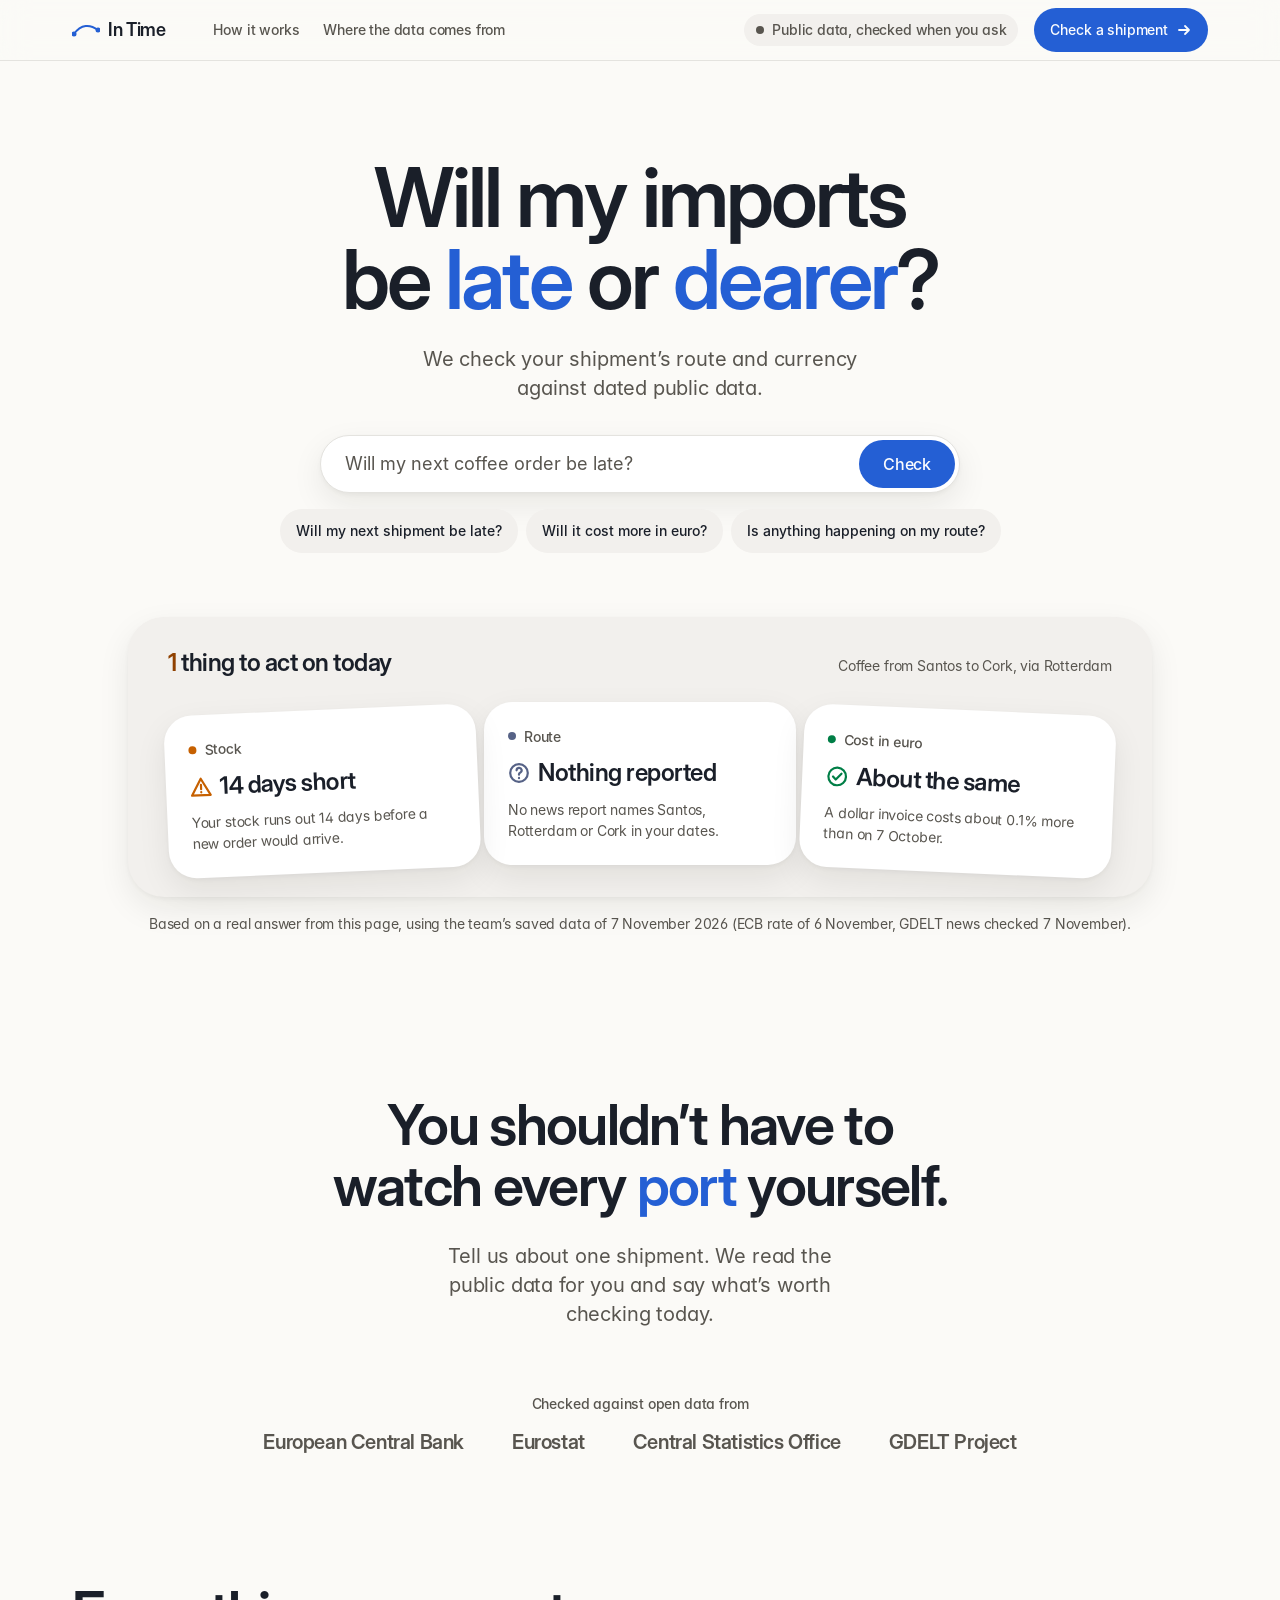
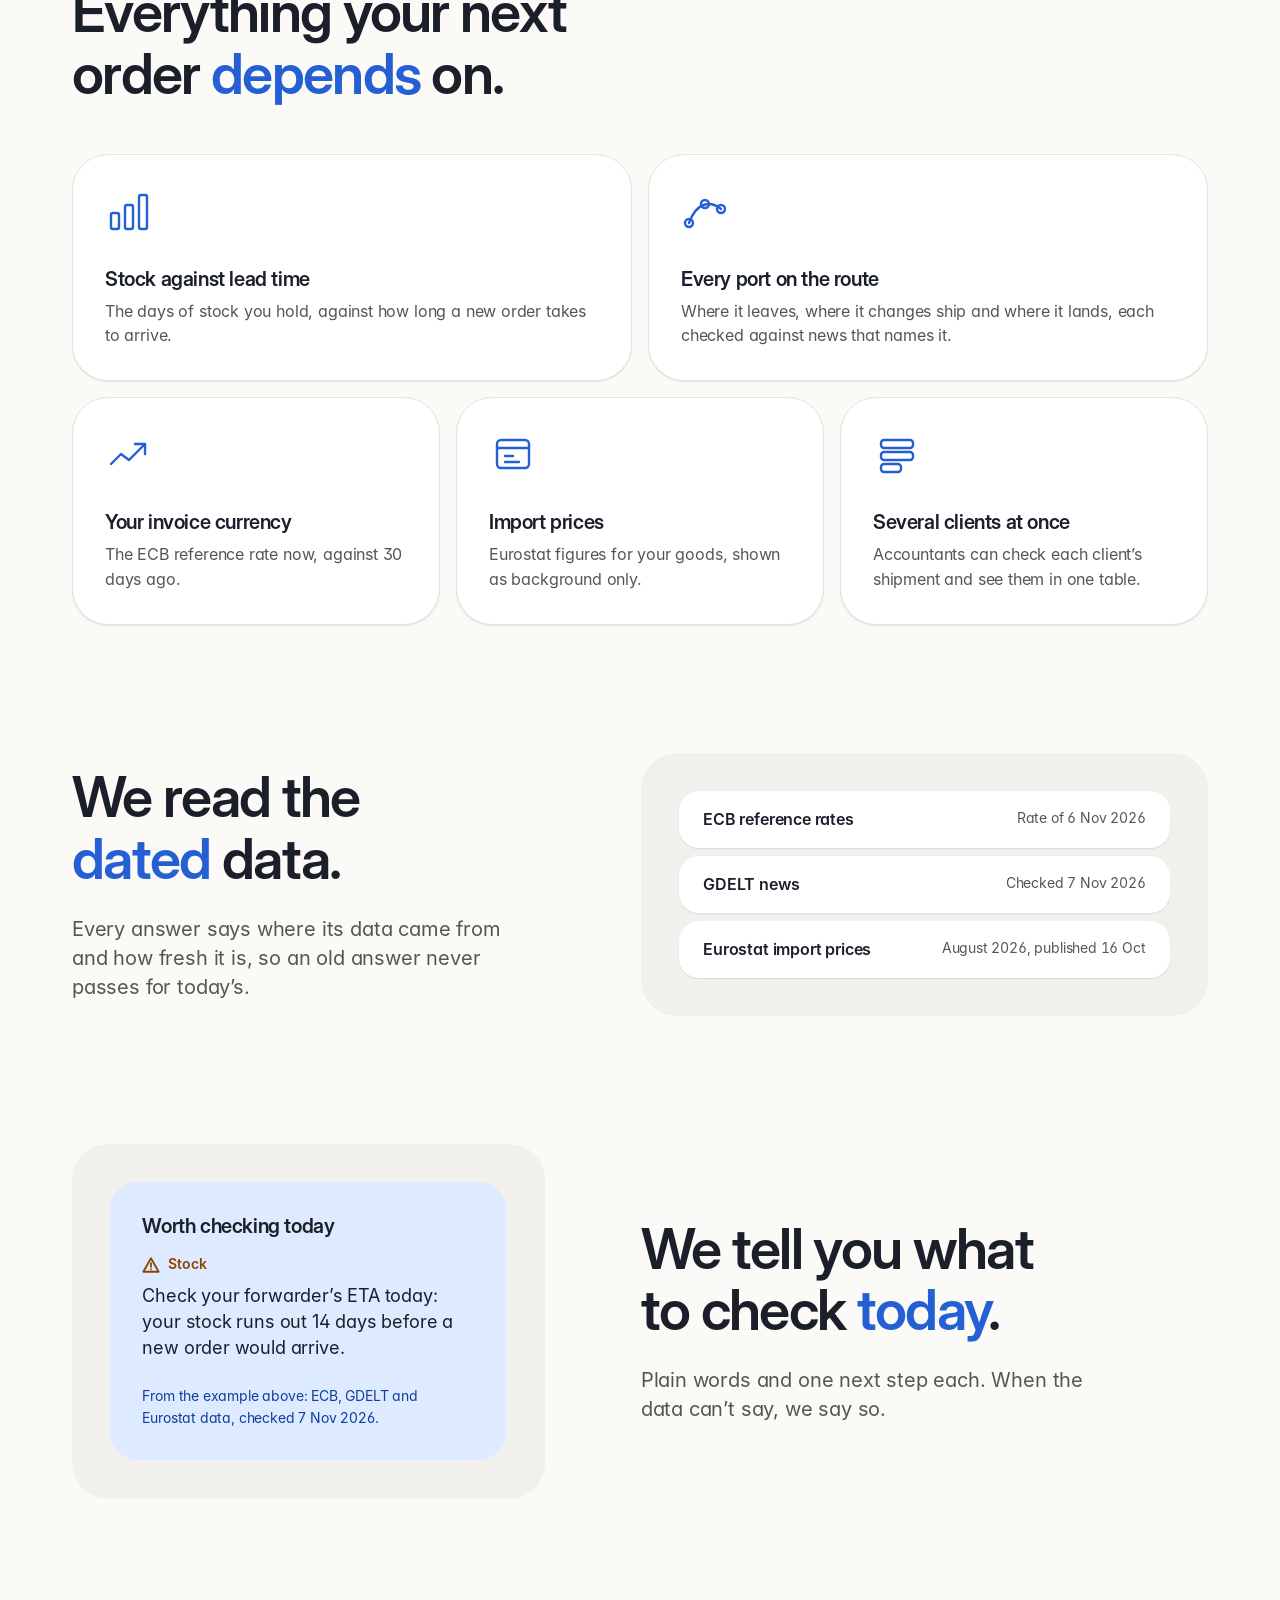
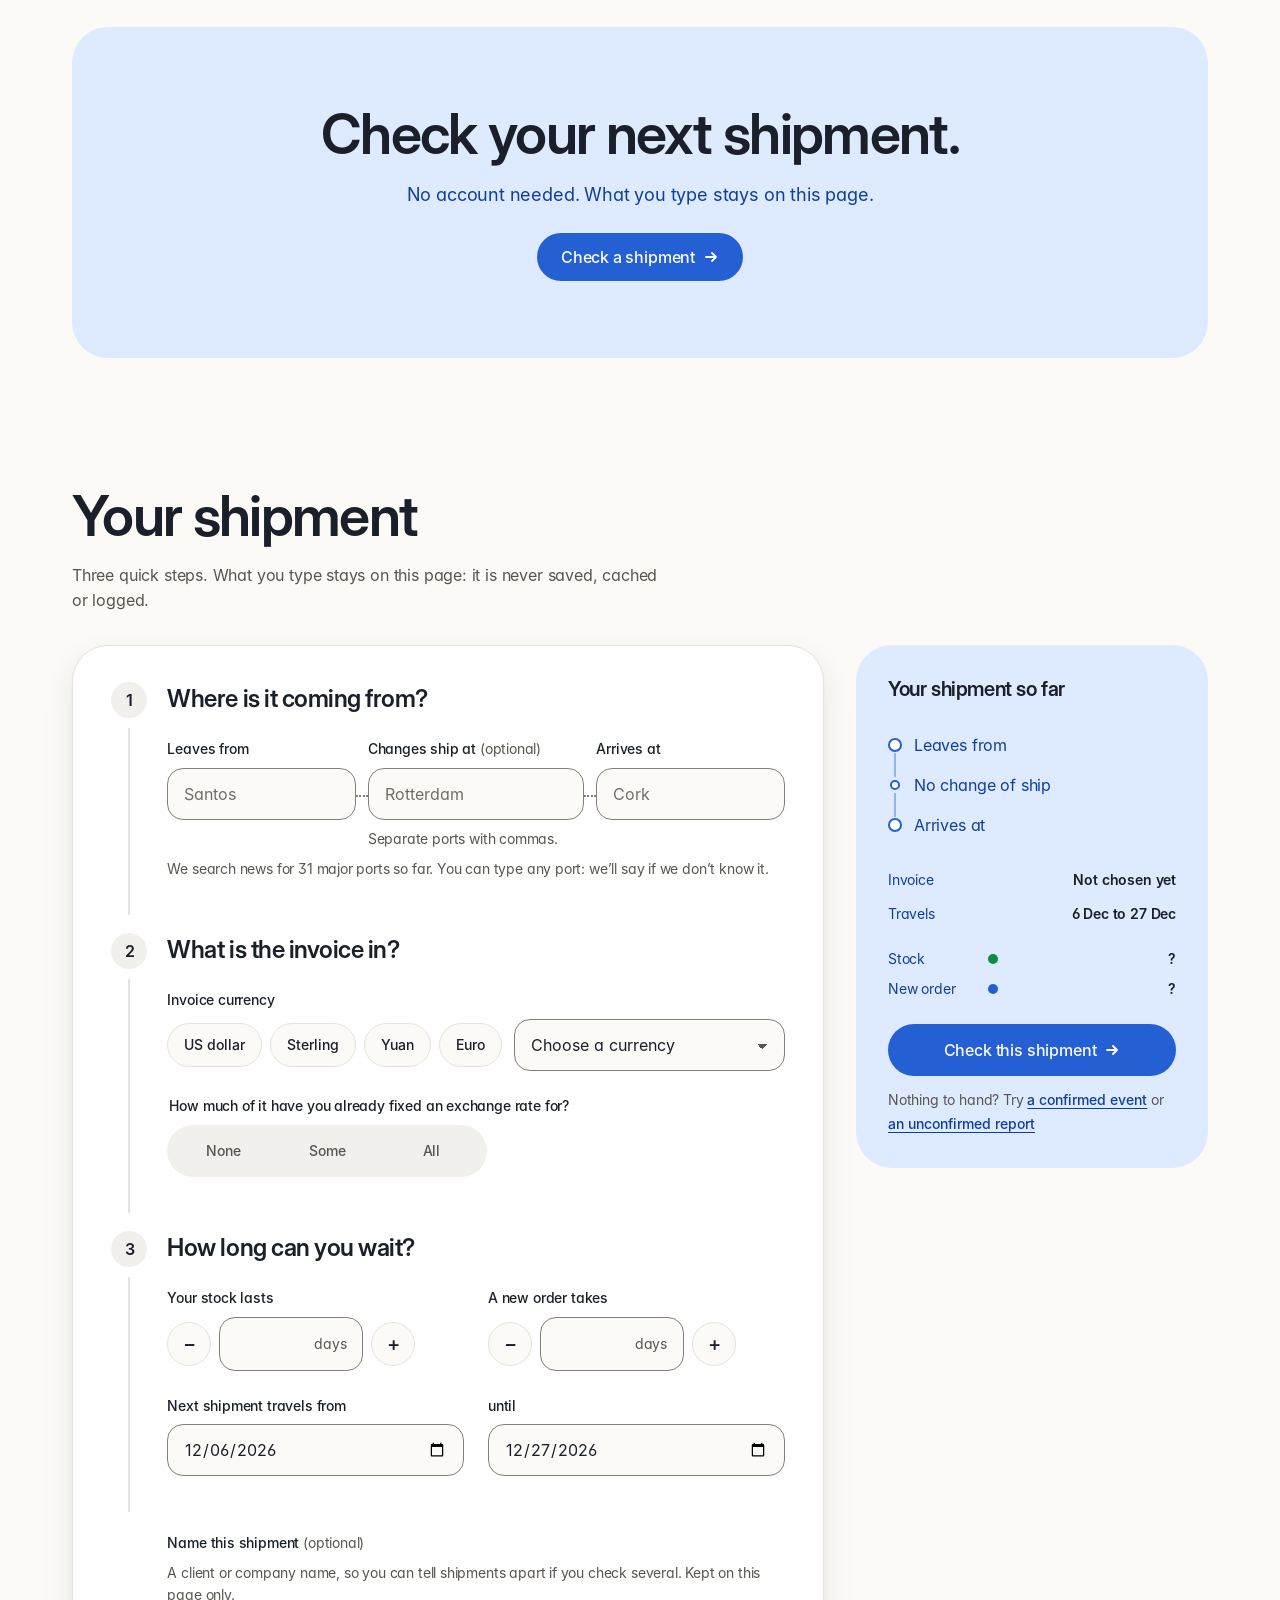
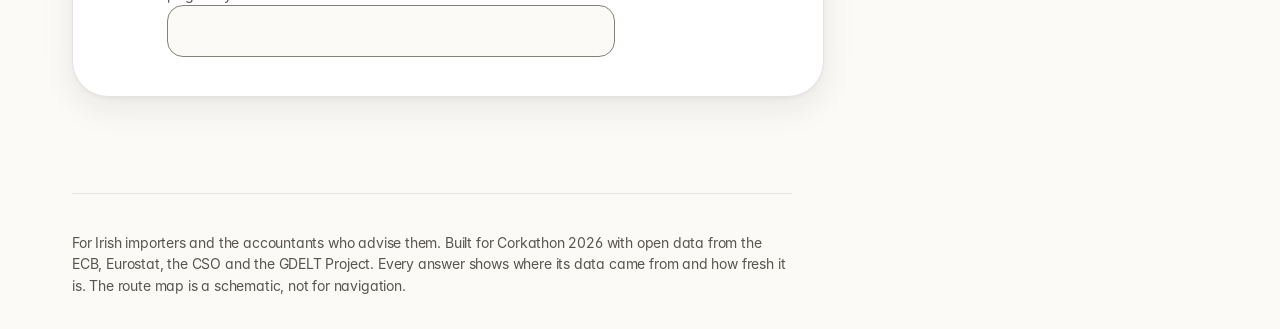
==== commit ed1af359: "Restore the #42 redesign on main and fix the answer page after the timing merge Merge claude/project" ====
--- a/web/index.html
+++ b/web/index.html
@@ -16,14 +16,19 @@
 <header class="bar">
   <div class="wrap bar-in">
     <span class="brand"><svg viewBox="0 0 28 16" aria-hidden="true" class="brand-mark"><path d="M2 12 C 9 2, 18 2, 26 8" fill="none" stroke="currentColor" stroke-width="2" stroke-linecap="round"/><circle cx="2" cy="12" r="2.5"/><circle cx="26" cy="8" r="2.5"/></svg>In Time</span>
+    <nav class="bar-nav" aria-label="Page">
+      <a href="#how">How it works</a>
+      <a href="#data">Where the data comes from</a>
+    </nav>
     <span class="pill" id="mode-pill" data-tone="idle"><span class="dot" aria-hidden="true"></span><span id="mode" role="status">Public data, checked when you ask</span></span>
+    <a class="btn btn-sm bar-cta" href="#inputs">Check a shipment<svg viewBox="0 0 16 16" aria-hidden="true" focusable="false"><path d="M3 8h10M9 4l4 4-4 4"/></svg></a>
   </div>
 </header>
 
 <main id="main" class="wrap">
   <section class="hero" aria-labelledby="page-title">
     <div class="hero-text">
-      <h1 id="page-title">Will my imports be late or dearer?</h1>
+      <h1 id="page-title">Will my imports be <em>late</em> or <em>dearer</em>?</h1>
       <p class="lede">We check your shipment’s route and currency against dated public data.</p>
       <div class="ask" role="group" aria-label="Ask about your imports">
         <label for="q" class="sr">Your question</label>
@@ -37,21 +42,87 @@
       </ul>
       <div id="mount-understood"></div>
     </div>
-    <figure class="hero-shot tilt">
-      <div class="shot-frame" id="shot">
-      <picture>
-        <source srcset="img/answer-light.webp" media="(prefers-color-scheme: light)" type="image/webp">
-        <img src="img/answer-dark.webp" width="1792" height="764" fetchpriority="high" alt="A real answer from this page for Santos to Rotterdam to Cork: the headline says to order today because stock runs out 14 days before a new order arrives, nothing is reported on the route, and the euro cost is about the same.">
-      </picture>
-      </div>
-      <figcaption>A real answer, Santos to Cork, from the team’s saved data of 7 November 2026.</figcaption>
+    <figure class="hero-stack tilt">
+      <div class="stack" id="shot">
+        <div class="stack-head">
+          <p class="stack-title"><span class="stack-num">1</span> thing to act on today</p>
+          <p class="stack-sub">Coffee from Santos to Cork, via Rotterdam</p>
+        </div>
+        <ul class="stack-cards">
+          <li class="scard" data-tone="warn"><span class="g-label">Stock</span><span class="s-v"><svg viewBox="0 0 20 20" aria-hidden="true" focusable="false"><path d="M10 2.5 1.5 17.5h17L10 2.5Z"/><path d="M10 8v4"/><path d="M10 14.6v.2"/></svg>14 days short</span><span class="s-b">Your stock runs out 14 days before a new order would arrive.</span></li>
+          <li class="scard" data-tone="unk"><span class="g-label">Route</span><span class="s-v"><svg viewBox="0 0 20 20" aria-hidden="true" focusable="false"><circle cx="10" cy="10" r="8"/><path d="M7.8 7.6a2.3 2.3 0 1 1 3.2 2.1c-.7.3-1 .8-1 1.5v.3"/><path d="M10 14.5v.2"/></svg>Nothing reported</span><span class="s-b">No news report names Santos, Rotterdam or Cork in your dates.</span></li>
+          <li class="scard" data-tone="calm"><span class="g-label">Cost in euro</span><span class="s-v"><svg viewBox="0 0 20 20" aria-hidden="true" focusable="false"><circle cx="10" cy="10" r="8"/><path d="m6.2 10.2 2.6 2.6 5-5.4"/></svg>About the same</span><span class="s-b">A dollar invoice costs about 0.1% more than on 7 October.</span></li>
+        </ul>
+      </div>
+      <figcaption>Based on a real answer from this page, using the team’s saved data of 7 November 2026 (ECB rate of 6 November, GDELT news checked 7 November).</figcaption>
     </figure>
   </section>
+
+
+  <div class="landing">
+    <section class="value" aria-labelledby="value-h">
+      <h2 id="value-h" class="section-h">You shouldn’t have to watch every <em>port</em> yourself.</h2>
+      <p class="lede">Tell us about one shipment. We read the public data for you and say what’s worth checking today.</p>
+      <p class="strip-label" id="data">Checked against open data from</p>
+      <ul class="wordmarks" aria-labelledby="data">
+        <li>European Central Bank</li>
+        <li>Eurostat</li>
+        <li>Central Statistics Office</li>
+        <li>GDELT Project</li>
+      </ul>
+    </section>
+
+    <section class="features" id="how" aria-labelledby="how-h">
+      <h2 id="how-h" class="section-h">Everything your next order <em>depends</em> on.</h2>
+      <ul class="fgrid">
+        <li class="fcard fcard-wide"><svg class="f-ico" viewBox="0 0 48 48" aria-hidden="true" focusable="false"><rect x="6" y="26" width="8" height="16" rx="2"/><rect x="20" y="18" width="8" height="24" rx="2"/><rect x="34" y="8" width="8" height="34" rx="2"/></svg><h3>Stock against lead time</h3><p>The days of stock you hold, against how long a new order takes to arrive.</p></li>
+        <li class="fcard fcard-wide"><svg class="f-ico" viewBox="0 0 48 48" aria-hidden="true" focusable="false"><path d="M8 36C16 14 30 14 40 22"/><circle cx="8" cy="36" r="4"/><circle cx="24" cy="17" r="4"/><circle cx="40" cy="22" r="4"/></svg><h3>Every port on the route</h3><p>Where it leaves, where it changes ship and where it lands, each checked against news that names it.</p></li>
+        <li class="fcard"><svg class="f-ico" viewBox="0 0 48 48" aria-hidden="true" focusable="false"><path d="M6 34l10-10 8 6 16-16"/><path d="M30 14h10v10"/></svg><h3>Your invoice currency</h3><p>The ECB reference rate now, against 30 days ago.</p></li>
+        <li class="fcard"><svg class="f-ico" viewBox="0 0 48 48" aria-hidden="true" focusable="false"><rect x="8" y="10" width="32" height="28" rx="4"/><path d="M8 18h32M16 26h8M16 32h14"/></svg><h3>Import prices</h3><p>Eurostat figures for your goods, shown as background only.</p></li>
+        <li class="fcard"><svg class="f-ico" viewBox="0 0 48 48" aria-hidden="true" focusable="false"><rect x="8" y="10" width="32" height="8" rx="3"/><rect x="8" y="22" width="32" height="8" rx="3"/><rect x="8" y="34" width="20" height="8" rx="3"/></svg><h3>Several clients at once</h3><p>Accountants can check each client’s shipment and see them in one table.</p></li>
+      </ul>
+    </section>
+
+    <section class="row" aria-labelledby="row1-h">
+      <div class="row-text">
+        <h2 id="row1-h" class="section-h">We read the <em>dated</em> data.</h2>
+        <p class="lede">Every answer says where its data came from and how fresh it is, so an old answer never passes for today’s.</p>
+      </div>
+      <div class="row-visual">
+        <ul class="srclist" aria-label="Sources behind the example answer">
+          <li><span class="sl-name">ECB reference rates</span><span class="sl-when">Rate of 6 Nov 2026</span></li>
+          <li><span class="sl-name">GDELT news</span><span class="sl-when">Checked 7 Nov 2026</span></li>
+          <li><span class="sl-name">Eurostat import prices</span><span class="sl-when">August 2026, published 16 Oct</span></li>
+        </ul>
+      </div>
+    </section>
+
+    <section class="row row-flip" aria-labelledby="row2-h">
+      <div class="row-text">
+        <h2 id="row2-h" class="section-h">We tell you what to check <em>today</em>.</h2>
+        <p class="lede">Plain words and one next step each. When the data can’t say, we say so.</p>
+      </div>
+      <div class="row-visual">
+        <div class="darkpanel">
+          <p class="dp-title">Worth checking today</p>
+          <ol class="dp-list">
+            <li><span class="dp-tag" data-tone="warn"><svg viewBox="0 0 20 20" aria-hidden="true" focusable="false"><path d="M10 2.5 1.5 17.5h17L10 2.5Z"/><path d="M10 8v4"/><path d="M10 14.6v.2"/></svg>Stock</span>Check your forwarder’s ETA today: your stock runs out 14 days before a new order would arrive.</li>
+          </ol>
+          <p class="dp-foot">From the example above: ECB, GDELT and Eurostat data, checked 7 Nov 2026.</p>
+        </div>
+      </div>
+    </section>
+
+    <section class="cta" aria-labelledby="cta-h">
+      <h2 id="cta-h" class="section-h">Check your next shipment.</h2>
+      <p>No account needed. What you type stays on this page.</p>
+      <a class="btn" href="#inputs">Check a shipment<svg viewBox="0 0 16 16" aria-hidden="true" focusable="false"><path d="M3 8h10M9 4l4 4-4 4"/></svg></a>
+    </section>
+  </div>
 
   <div class="error-summary" id="errors" role="alert" tabindex="-1" hidden>
     <h2 class="err-h">There is a problem</h2><ul id="error-list"></ul>
   </div>
-
   <form id="inputs" class="ship-form" novalidate aria-labelledby="ship-title">
     <h2 id="ship-title" class="section-h">Your shipment</h2>
     <div class="ship" id="ship-summary" hidden>
@@ -60,109 +131,132 @@
     </div>
 
     <div id="shipment" class="shipment">
-      <p class="sub">Three short parts. What you type stays on this page: it is never saved, cached or logged.</p>
-
-      <fieldset class="group" id="g-route">
-        <legend>The route</legend>
-        <div class="rail">
-          <div class="field stop">
-            <label for="origin_port">Leaves from</label>
-            <span class="field-error" id="origin_port-error" hidden></span>
-            <input id="origin_port" name="origin_port" list="ports" autocomplete="off" aria-describedby="origin_port-error" placeholder="Santos">
-          </div>
-          <div class="field stop">
-            <label for="transshipment_ports">Changes ship at <span class="opt">(optional)</span></label>
-            <span class="field-error" id="transshipment_ports-error" hidden></span>
-            <input id="transshipment_ports" name="transshipment_ports" autocomplete="off" aria-describedby="transshipment_ports-hint transshipment_ports-error" placeholder="Rotterdam">
-            <span class="hint" id="transshipment_ports-hint">Separate ports with commas.</span>
-          </div>
-          <div class="field stop">
-            <label for="destination_port">Arrives at</label>
-            <span class="field-error" id="destination_port-error" hidden></span>
-            <input id="destination_port" name="destination_port" list="ports" autocomplete="off" aria-describedby="destination_port-error" placeholder="Cork">
-          </div>
-        </div>
-        <p class="hint" id="ports-note">We search news for 31 major ports so far. You can type any port: we’ll say if we don’t know it.</p>
+      <p class="sub">Three quick steps. What you type stays on this page: it is never saved, cached or logged.</p>
+      <div class="builder">
+        <div class="steps">
+
+          <fieldset class="step" id="g-route">
+            <legend><span class="step-n" aria-hidden="true">1</span>Where is it coming from?</legend>
+            <div class="rail">
+              <div class="field stop">
+                <label for="origin_port">Leaves from</label>
+                <span class="field-error" id="origin_port-error" hidden></span>
+                <input id="origin_port" name="origin_port" list="ports" autocomplete="off" aria-describedby="origin_port-error" placeholder="Santos">
+              </div>
+              <div class="field stop stop-mid">
+                <label for="transshipment_ports">Changes ship at <span class="opt">(optional)</span></label>
+                <span class="field-error" id="transshipment_ports-error" hidden></span>
+                <input id="transshipment_ports" name="transshipment_ports" autocomplete="off" aria-describedby="transshipment_ports-hint transshipment_ports-error" placeholder="Rotterdam">
+                <span class="hint" id="transshipment_ports-hint">Separate ports with commas.</span>
+              </div>
+              <div class="field stop">
+                <label for="destination_port">Arrives at</label>
+                <span class="field-error" id="destination_port-error" hidden></span>
+                <input id="destination_port" name="destination_port" list="ports" autocomplete="off" aria-describedby="destination_port-error" placeholder="Cork">
+              </div>
+            </div>
+            <p class="hint" id="ports-note">We search news for 31 major ports so far. You can type any port: we’ll say if we don’t know it.</p>
         <datalist id="ports">
           <option value="Algeciras"></option><option value="Antwerp"></option><option value="Bremerhaven"></option><option value="Busan"></option><option value="Colombo"></option><option value="Cork"></option><option value="Dublin"></option><option value="Durban"></option><option value="Felixstowe"></option><option value="Hamburg"></option><option value="Ho Chi Minh City"></option><option value="Hong Kong"></option><option value="Jebel Ali"></option><option value="Le Havre"></option><option value="Liverpool"></option><option value="Los Angeles"></option><option value="Mombasa"></option><option value="New York"></option><option value="Nhava Sheva"></option><option value="Ningbo"></option><option value="Piraeus"></option><option value="Port Said"></option><option value="Ringaskiddy"></option><option value="Rotterdam"></option><option value="Santos"></option><option value="Savannah"></option><option value="Shanghai"></option><option value="Shenzhen"></option><option value="Singapore"></option><option value="Southampton"></option><option value="Valencia"></option>
         </datalist>
-      </fieldset>
-
-      <fieldset class="group" id="g-money">
-        <legend>The invoice</legend>
-        <div class="cols">
-          <div class="field">
-            <label for="currency">Invoice currency</label>
-            <span class="field-error" id="currency-error" hidden></span>
-            <select id="currency" name="currency" aria-describedby="currency-error"><option value="">Choose a currency</option><option value="USD">US dollars (USD)</option><option value="GBP">Pounds sterling (GBP)</option><option value="CNY">Chinese yuan (CNY)</option><option value="JPY">Japanese yen (JPY)</option><option value="CHF">Swiss francs (CHF)</option><option value="EUR">Euro (EUR)</option><optgroup label="More ECB currencies"><option value="SEK">Swedish kronor (SEK)</option><option value="DKK">Danish kroner (DKK)</option><option value="NOK">Norwegian kroner (NOK)</option><option value="PLN">Polish zloty (PLN)</option><option value="CZK">Czech koruna (CZK)</option><option value="HUF">Hungarian forint (HUF)</option><option value="RON">Romanian leu (RON)</option><option value="CAD">Canadian dollars (CAD)</option><option value="AUD">Australian dollars (AUD)</option><option value="NZD">New Zealand dollars (NZD)</option><option value="INR">Indian rupees (INR)</option><option value="KRW">South Korean won (KRW)</option><option value="SGD">Singapore dollars (SGD)</option><option value="HKD">Hong Kong dollars (HKD)</option><option value="THB">Thai baht (THB)</option><option value="TRY">Turkish lira (TRY)</option><option value="BRL">Brazilian real (BRL)</option><option value="MXN">Mexican pesos (MXN)</option><option value="ZAR">South African rand (ZAR)</option></optgroup></select>
+          </fieldset>
+
+          <fieldset class="step" id="g-money">
+            <legend><span class="step-n" aria-hidden="true">2</span>What is the invoice in?</legend>
+            <div class="field">
+              <label for="currency">Invoice currency</label>
+              <span class="field-error" id="currency-error" hidden></span>
+              <div class="cur-row">
+                <ul class="cur-quick" aria-label="Common currencies">
+                  <li><button type="button" class="cchip" data-cur="USD" aria-pressed="false">US dollar</button></li>
+                  <li><button type="button" class="cchip" data-cur="GBP" aria-pressed="false">Sterling</button></li>
+                  <li><button type="button" class="cchip" data-cur="CNY" aria-pressed="false">Yuan</button></li>
+                  <li><button type="button" class="cchip" data-cur="EUR" aria-pressed="false">Euro</button></li>
+                </ul>
+                <select id="currency" name="currency" aria-describedby="currency-error"><option value="">Choose a currency</option><option value="USD">US dollars (USD)</option><option value="GBP">Pounds sterling (GBP)</option><option value="CNY">Chinese yuan (CNY)</option><option value="JPY">Japanese yen (JPY)</option><option value="CHF">Swiss francs (CHF)</option><option value="EUR">Euro (EUR)</option><optgroup label="More ECB currencies"><option value="SEK">Swedish kronor (SEK)</option><option value="DKK">Danish kroner (DKK)</option><option value="NOK">Norwegian kroner (NOK)</option><option value="PLN">Polish zloty (PLN)</option><option value="CZK">Czech koruna (CZK)</option><option value="HUF">Hungarian forint (HUF)</option><option value="RON">Romanian leu (RON)</option><option value="CAD">Canadian dollars (CAD)</option><option value="AUD">Australian dollars (AUD)</option><option value="NZD">New Zealand dollars (NZD)</option><option value="INR">Indian rupees (INR)</option><option value="KRW">South Korean won (KRW)</option><option value="SGD">Singapore dollars (SGD)</option><option value="HKD">Hong Kong dollars (HKD)</option><option value="THB">Thai baht (THB)</option><option value="TRY">Turkish lira (TRY)</option><option value="BRL">Brazilian real (BRL)</option><option value="MXN">Mexican pesos (MXN)</option><option value="ZAR">South African rand (ZAR)</option></optgroup></select>
+              </div>
+            </div>
+            <fieldset class="field seg-wrap" id="fixed_rate_share" aria-describedby="fixed_rate_share-error">
+              <legend>How much of it have you already fixed an exchange rate for?</legend>
+              <span class="field-error" id="fixed_rate_share-error" hidden></span>
+              <div class="seg">
+                <label><input type="radio" name="fixed_rate_share" value="none"><span>None</span></label>
+                <label><input type="radio" name="fixed_rate_share" value="some"><span>Some</span></label>
+                <label><input type="radio" name="fixed_rate_share" value="all"><span>All</span></label>
+              </div>
+            </fieldset>
+            <div class="field" id="pct-field" hidden>
+              <label for="fixed_rate_pct">Roughly what share have you fixed?</label>
+              <span class="hint" id="fixed_rate_pct-hint">Optional, for example 50. Without it we can’t work out your euro cost.</span>
+              <span class="field-error" id="fixed_rate_pct-error" hidden></span>
+              <span class="suffix"><input id="fixed_rate_pct" name="fixed_rate_pct" inputmode="decimal" aria-describedby="fixed_rate_pct-hint fixed_rate_pct-error"><span aria-hidden="true">%</span></span>
+            </div>
+          </fieldset>
+
+          <fieldset class="step" id="g-time">
+            <legend><span class="step-n" aria-hidden="true">3</span>How long can you wait?</legend>
+            <div class="pair">
+              <div class="field">
+                <label for="stock_days">Your stock lasts</label>
+                <span class="field-error" id="stock_days-error" hidden></span>
+                <span class="stepper"><button type="button" class="stp" data-step="-1" data-for="stock_days" aria-label="One day less stock">−</button><span class="suffix"><input id="stock_days" name="stock_days" inputmode="numeric" aria-describedby="stock_days-error"><span aria-hidden="true">days</span></span><button type="button" class="stp" data-step="1" data-for="stock_days" aria-label="One day more stock">+</button></span>
+              </div>
+              <div class="field">
+                <label for="lead_time_days">A new order takes</label>
+                <span class="field-error" id="lead_time_days-error" hidden></span>
+                <span class="stepper"><button type="button" class="stp" data-step="-1" data-for="lead_time_days" aria-label="One day shorter order time">−</button><span class="suffix"><input id="lead_time_days" name="lead_time_days" inputmode="numeric" aria-describedby="lead_time_days-error"><span aria-hidden="true">days</span></span><button type="button" class="stp" data-step="1" data-for="lead_time_days" aria-label="One day longer order time">+</button></span>
+              </div>
+            </div>
+            <div class="pair dates">
+              <div class="field">
+                <label for="window_start">Next shipment travels from</label>
+                <span class="field-error" id="window_start-error" hidden></span>
+                <input id="window_start" name="window_start" type="date" aria-describedby="window_start-error">
+              </div>
+              <div class="field">
+                <label for="window_end">until</label>
+                <span class="field-error" id="window_end-error" hidden></span>
+                <input id="window_end" name="window_end" type="date" aria-describedby="window_end-error">
+              </div>
+            </div>
+          </fieldset>
+
+          <div class="step step-name">
+            <div class="field name-field">
+              <label for="importer">Name this shipment <span class="opt">(optional)</span></label>
+              <span class="hint" id="importer-hint">A client or company name, so you can tell shipments apart if you check several. Kept on this page only.</span>
+              <span class="field-error" id="importer-error" hidden></span>
+              <input id="importer" name="importer" autocomplete="organization" aria-describedby="importer-hint importer-error">
+            </div>
           </div>
-          <fieldset class="field seg-wrap" id="fixed_rate_share" aria-describedby="fixed_rate_share-error">
-            <legend>How much of this invoice have you already fixed an exchange rate for?</legend>
-            <span class="field-error" id="fixed_rate_share-error" hidden></span>
-            <div class="seg">
-              <label><input type="radio" name="fixed_rate_share" value="none"><span>None</span></label>
-              <label><input type="radio" name="fixed_rate_share" value="some"><span>Some</span></label>
-              <label><input type="radio" name="fixed_rate_share" value="all"><span>All</span></label>
-            </div>
-          </fieldset>
-        </div>
-        <div class="field" id="pct-field" hidden>
-          <label for="fixed_rate_pct">Roughly what share have you fixed?</label>
-          <span class="hint" id="fixed_rate_pct-hint">Optional, for example 50. Without it we can’t work out your euro cost.</span>
-          <span class="field-error" id="fixed_rate_pct-error" hidden></span>
-          <span class="suffix"><input id="fixed_rate_pct" name="fixed_rate_pct" inputmode="decimal" aria-describedby="fixed_rate_pct-hint fixed_rate_pct-error"><span aria-hidden="true">%</span></span>
-        </div>
-      </fieldset>
-
-      <fieldset class="group" id="g-time">
-        <legend>Your stock and timing</legend>
-        <div class="cols">
-          <div class="field">
-            <label for="stock_days">How many days will your current stock last?</label>
-            <span class="field-error" id="stock_days-error" hidden></span>
-            <span class="suffix"><input id="stock_days" name="stock_days" inputmode="numeric" aria-describedby="stock_days-error"><span aria-hidden="true">days</span></span>
+        </div>
+
+        <aside class="ticket" aria-labelledby="ticket-h">
+          <h3 id="ticket-h" class="ticket-h">Your shipment so far</h3>
+          <ol class="t-route" id="t-route" aria-label="Route">
+            <li data-k="origin_port"><span class="t-dot" aria-hidden="true"></span><span class="t-port" data-empty="Leaves from">Leaves from</span></li>
+            <li data-k="transshipment_ports" class="t-mid"><span class="t-dot" aria-hidden="true"></span><span class="t-port" data-empty="No change of ship">No change of ship</span></li>
+            <li data-k="destination_port"><span class="t-dot" aria-hidden="true"></span><span class="t-port" data-empty="Arrives at">Arrives at</span></li>
+          </ol>
+          <dl class="t-facts">
+            <div><dt>Invoice</dt><dd id="t-money">Not chosen yet</dd></div>
+            <div><dt>Travels</dt><dd id="t-dates">Not set yet</dd></div>
+          </dl>
+          <div class="t-runway" aria-hidden="true">
+            <div class="t-bar"><span class="t-bar-label">Stock</span><span class="t-fill t-stock" id="t-stock"></span><span class="t-val" id="t-stock-v">?</span></div>
+            <div class="t-bar"><span class="t-bar-label">New order</span><span class="t-fill t-lead" id="t-lead"></span><span class="t-val" id="t-lead-v">?</span></div>
           </div>
-          <div class="field">
-            <label for="lead_time_days">How many days from ordering until it arrives?</label>
-            <span class="field-error" id="lead_time_days-error" hidden></span>
-            <span class="suffix"><input id="lead_time_days" name="lead_time_days" inputmode="numeric" aria-describedby="lead_time_days-error"><span aria-hidden="true">days</span></span>
+          <div class="actions">
+            <button type="submit" class="btn" id="submit">Check this shipment<svg viewBox="0 0 16 16" aria-hidden="true" focusable="false"><path d="M3 8h10M9 4l4 4-4 4"/></svg></button>
+            <p class="t-try"><span class="or">Nothing to hand? Try</span> <button type="button" class="linkbtn" data-example="alert">a confirmed event</button> <span class="or">or</span> <button type="button" class="linkbtn" data-example="insufficient">an unconfirmed report</button></p>
           </div>
-          <div class="field">
-            <label for="window_start">Next shipment travels from</label>
-            <span class="field-error" id="window_start-error" hidden></span>
-            <input id="window_start" name="window_start" type="date" aria-describedby="window_start-error">
-          </div>
-          <div class="field">
-            <label for="window_end">until</label>
-            <span class="field-error" id="window_end-error" hidden></span>
-            <input id="window_end" name="window_end" type="date" aria-describedby="window_end-error">
-          </div>
-        </div>
-      </fieldset>
-
-      <div class="field name-field">
-        <label for="importer">Client or company name</label>
-        <span class="hint" id="importer-hint">So you can tell shipments apart if you check several. Kept on this page only.</span>
-        <span class="field-error" id="importer-error" hidden></span>
-        <input id="importer" name="importer" autocomplete="organization" aria-describedby="importer-hint importer-error">
-      </div>
-
-      <div class="actions">
-        <button type="submit" class="btn" id="submit">Check this shipment</button>
-        <span class="or">No shipment to hand? See an example with</span>
-        <button type="button" class="linkbtn" data-example="alert">a confirmed event</button>
-        <span class="or">or</span>
-        <button type="button" class="linkbtn" data-example="insufficient">an unconfirmed report</button>
+        </aside>
       </div>
     </div>
     <p class="status" id="status" role="status" aria-live="polite"></p>
   </form>
 
   <section id="result" class="result" aria-labelledby="answer" tabindex="-1" hidden>
-    <div id="mount-order-by"></div>
-    <div id="mount-timeline"></div>
-    <div id="mount-asof"></div>
-
     <div class="verdict">
       <p class="yourq" id="answer-q"></p>
       <h2 id="answer" class="headline"></h2>
@@ -171,6 +265,19 @@
       <nav class="glance" id="glance" aria-label="The three answers"></nav>
     </div>
 
+    <section class="todo" aria-labelledby="todo-h">
+      <h3 id="todo-h" class="sub-h">Worth checking today</h3>
+      <ol id="todo"></ol>
+      <p class="coverage" id="coverage"></p>
+    </section>
+
+    <section class="when" aria-labelledby="when-h">
+      <h3 id="when-h" class="sub-h">When to order</h3>
+      <div id="mount-order-by"></div>
+      <div id="mount-timeline"></div>
+      <div id="mount-asof"></div>
+    </section>
+
     <figure class="routemap" id="routemap" hidden>
       <div class="rm-stage">
         <div id="routemap-svg"></div>
@@ -182,11 +289,6 @@
 
     <div class="parts" id="tiles"></div>
 
-    <section class="todo" aria-labelledby="todo-h">
-      <h3 id="todo-h" class="sub-h">Worth checking today</h3>
-      <ol id="todo"></ol>
-      <p class="coverage" id="coverage"></p>
-    </section>
 
     <section class="track" aria-labelledby="track-h">
       <h3 id="track-h" class="sub-h">Track it yourself</h3>
--- a/web/styles.css
+++ b/web/styles.css
@@ -1,10 +1,10 @@
-/* Hallmark · v2.0.0 · redesign: full · scope: page + app · theme: Soft Pill (morphin-ui shapes, Inter, warm neutrals / pure black) · genre: product · hero: centred question + real captured answer · posture: Restrained · signature: three answer cards, each with something to try · components: ported by hand from bencho and libraries.dev (both MIT), see docs/third-party.md */
+/* Hallmark · v2.0.0 · redesign: full · scope: page + app · theme: Soft Pill (morphin-ui shapes, Inter, warm neutrals / soft charcoal, blue accents) · genre: product · hero: centred question + a fanned stack of real answer cards · landing: section order after useorigin.com (structure only) · posture: Restrained · signature: three answer cards, each with something to try · components: ported by hand from bencho and libraries.dev (both MIT), see docs/third-party.md */
 /* Pre-emit critique: no eyebrows, no tracked caps, no middle-dot meta, tokens for colour and space, no glow shadows (the border beam is a thin stroke shown only while a check runs), h2 at 40px or more, controls 44 to 52px, hero headline 7 words and one 11-word sentence above the fold at 1280x800. */
 /* Sweep: hallmark's sloplint was not run (this environment does not run code from that repo); gates applied by hand. */
 /* Imports check, theme "Soft Pill" (v4). A clean slate after Night Harbour.
    Shapes and tokens follow the morphin-ui approach (MIT): pill controls with a superellipse
-   corner, soft filled cards, Inter at a tight semibold, warm neutrals in light and pure black
-   with #171717 cards in dark. Interactions borrow ideas from bencho.dev and libraries.dev,
+   corner, soft filled cards, Inter at a tight semibold, warm neutrals in light and a soft blue-tinted charcoal
+   in dark, with brand-blue buttons and accents (Khoa asked for no heavy dark colours, 7 Nov). Interactions borrow ideas from bencho.dev and libraries.dev,
    rebuilt here in plain CSS and JS (no packages, no build step, CSP-safe).
    Amber means "act", never "danger": there is no red status colour. Status always has a word and an icon. */
 
@@ -21,12 +21,12 @@
   --card:oklch(100% 0 0);
   --secondary:oklch(95.6% .004 85);
   --secondary-2:oklch(92.5% .005 85);
-  --foreground:oklch(17% .006 85);
+  --foreground:oklch(24% .02 262);
   --muted-foreground:oklch(45% .01 85);
   --border:oklch(91.5% .005 85);
   --input:oklch(60% .01 85);
-  --primary:var(--foreground);
-  --primary-foreground:oklch(98.5% .002 85);
+  --primary:var(--brand);
+  --primary-foreground:oklch(99% .003 262);
   --brand:oklch(52% .19 262);
   --brand-soft:oklch(93.5% .035 262);
   --brand-ink:oklch(40% .16 262);
@@ -61,17 +61,17 @@
   --dur-1:150ms;--dur-2:250ms;--dur-3:350ms}
 
 @media (prefers-color-scheme:dark){:root{
-  --background:oklch(0% 0 0);
-  --card:oklch(20.5% 0 0);
-  --secondary:oklch(26.9% 0 0);
-  --secondary-2:oklch(31% 0 0);
-  --foreground:oklch(98.5% 0 0);
-  --muted-foreground:oklch(72% 0 0);
-  --border:oklch(29% 0 0);
-  --input:oklch(56% 0 0);
-  --primary-foreground:oklch(14% 0 0);
+  --background:oklch(25% .018 262);
+  --card:oklch(30% .02 262);
+  --secondary:oklch(34% .022 262);
+  --secondary-2:oklch(38% .024 262);
+  --foreground:oklch(97% .006 262);
+  --muted-foreground:oklch(82% .015 262);
+  --border:oklch(40% .02 262);
+  --input:oklch(64% .02 262);
+  --primary-foreground:oklch(20% .03 262);
   --brand:oklch(72% .14 262);
-  --brand-soft:oklch(30% .08 262);
+  --brand-soft:oklch(38% .08 262);
   --brand-ink:oklch(82% .1 262);
   --data:oklch(80% .19 148);
   --data-soft:oklch(80% .19 148 / .16);
@@ -86,7 +86,7 @@
   --ring:oklch(72% .14 262);
   --shadow-1:none;
   --shadow-2:0 0 0 1px oklch(100% 0 0 / .06);
-  --popover-shadow:0 0 0 1px oklch(100% 0 0 / .08),0 24px 48px oklch(0% 0 0 / .6);
+  --popover-shadow:0 0 0 1px oklch(100% 0 0 / .08),0 24px 48px oklch(10% .02 262 / .45);
   --beam-sheen:oklch(100% 0 0 / .75)}}
 
 /* ---------- Base ---------- */
@@ -110,7 +110,7 @@
 
 /* ---------- Top bar ---------- */
 .bar{position:sticky;top:0;z-index:5;background:oklch(from var(--background) l c h / .82);backdrop-filter:saturate(1.4) blur(14px);-webkit-backdrop-filter:saturate(1.4) blur(14px);border-bottom:1px solid var(--border)}
-.bar-in{display:flex;align-items:center;justify-content:space-between;gap:var(--s-4);min-height:60px;flex-wrap:wrap;padding-block:var(--s-2)}
+.bar-in{display:flex;align-items:center;justify-content:flex-start;gap:var(--s-4);min-height:60px;flex-wrap:wrap;padding-block:var(--s-2)}
 .brand{display:inline-flex;align-items:center;gap:var(--s-2);font:600 var(--text-lg)/1 var(--font-display);letter-spacing:-.02em}
 .brand-mark{width:28px;height:16px;color:var(--brand);fill:var(--brand)}
 .pill{display:inline-flex;align-items:center;gap:var(--s-2);font-size:var(--text-sm);font-weight:500;color:var(--muted-foreground);padding:var(--s-1) var(--s-3);background:var(--secondary);border-radius:var(--pill);min-height:32px}
@@ -127,12 +127,9 @@
 .mag-w{display:inline-block;white-space:nowrap}
 .mag-l{display:inline-block;transform-origin:50% 90%;transition:transform 420ms var(--ease-spring),color var(--dur-2) var(--ease);will-change:transform}
 .lede{max-width:36ch;margin:var(--s-5) 0 0;color:var(--muted-foreground);font-size:var(--text-xl);line-height:1.45}
-.hero-shot{margin:0;width:min(100%,64rem)}
 .tilt{perspective:1800px}
-.shot-frame{position:relative;border-radius:var(--r-card-lg);padding:var(--s-2);background:var(--secondary);box-shadow:var(--shadow-2)}
 .tlt-sheen{position:absolute;inset:0;border-radius:inherit;pointer-events:none;z-index:1}
-.shot-frame img{display:block;width:100%;height:auto;border-radius:calc(var(--r-card-lg) - var(--s-2));border:1px solid var(--border)}
-.hero-shot figcaption{margin-top:var(--s-4);font-size:var(--text-sm);color:var(--muted-foreground)}
+.hero-stack figcaption{margin-top:var(--s-4);font-size:var(--text-sm);color:var(--muted-foreground)}
 
 /* Border beam, ported from libraries.dev border-beam (MIT, Jakub Antalik), "md" size, colorful palette.
    Kept to the 1px stroke layer (no inner glow, no bloom) and shown only while a check runs. */
@@ -154,7 +151,7 @@
 /* Once there's an answer, the hero steps back */
 .answered .hero{padding-block:var(--s-7) 0;gap:0}
 .answered h1{font-size:var(--text-3xl);max-width:none}
-.answered .lede,.answered .hero-shot{display:none}
+.answered .lede,.answered .hero-stack,.answered .landing,.answered .bar-nav{display:none}
 .answered .ask{margin-top:var(--s-5)}
 
 /* Prompt-style ask box */
@@ -202,14 +199,8 @@
 #ship-line dt{font-size:var(--text-xs);color:var(--muted-foreground);font-weight:500}
 #ship-line dd{margin:0;font-size:var(--text-sm);font-weight:600}
 
-.shipment{margin-top:var(--s-5);display:grid;gap:var(--s-4)}
+.shipment{margin-top:var(--s-4);display:grid;gap:var(--s-6)}
 .sub{margin:0;font-size:var(--text-base);color:var(--muted-foreground);max-width:60ch}
-.group{margin:0;min-width:0;border:1px solid var(--border);border-radius:var(--r-card-lg);background:var(--card);padding:var(--s-6);box-shadow:var(--shadow-1)}
-.group>legend{float:left;width:100%;padding:0;margin-bottom:var(--s-5);font:600 var(--text-2xl)/1.2 var(--font-display);letter-spacing:-.02em}
-.group>legend+*{clear:both}
-@media(max-width:640px){.group{padding:var(--s-5);border-radius:var(--r-card)}}
-.rail{display:grid;gap:var(--s-4)}
-@media(min-width:820px){.rail{grid-template-columns:1fr 1.2fr 1fr;gap:var(--s-5)}}
 .cols{display:grid;gap:var(--s-5)}
 @media(min-width:820px){.cols{grid-template-columns:1fr 1fr}}
 .field{margin:0;min-width:0}
@@ -217,7 +208,7 @@
 label,.field>legend{display:block;font-weight:500;font-size:var(--text-sm);margin-bottom:var(--s-2)}
 .opt{font-weight:400;color:var(--muted-foreground)}
 .hint{display:block;color:var(--muted-foreground);font-size:var(--text-sm);margin:var(--s-2) 0 0}
-input,select{font:inherit;color:var(--foreground);background:var(--background);border:1px solid var(--input);border-radius:var(--pill);padding:0 var(--s-4);min-height:var(--h-lg);width:100%;transition:border-color var(--dur-1) var(--ease),box-shadow var(--dur-1) var(--ease)}
+input,select{font:inherit;color:var(--foreground);background:var(--background);border:1px solid var(--input);border-radius:var(--r-field);padding:0 var(--s-4);min-height:52px;width:100%;transition:border-color var(--dur-1) var(--ease),box-shadow var(--dur-1) var(--ease)}
 input::placeholder{color:var(--muted-foreground);opacity:.85}
 input:hover,select:hover{border-color:var(--muted-foreground)}
 input:focus-visible,select:focus-visible{outline:0;border-color:var(--ring);box-shadow:0 0 0 3px oklch(from var(--ring) l c h / .3)}
@@ -226,13 +217,11 @@
 option,optgroup{background:var(--card);color:var(--foreground)}
 input[type=date]{max-width:15rem}
 @media (prefers-color-scheme:dark){::-webkit-calendar-picker-indicator{filter:invert(.8)}}
-.suffix{display:flex;align-items:center;gap:var(--s-2);max-width:13rem;border:1px solid var(--input);border-radius:var(--pill);background:var(--background);padding-right:var(--s-4);corner-shape:var(--corner-shape);transition:border-color var(--dur-1) var(--ease),box-shadow var(--dur-1) var(--ease)}
+.suffix{display:flex;align-items:center;gap:var(--s-2);max-width:13rem;border:1px solid var(--input);border-radius:var(--r-field);background:var(--background);padding-right:var(--s-4);corner-shape:var(--corner-shape);transition:border-color var(--dur-1) var(--ease),box-shadow var(--dur-1) var(--ease)}
 .suffix:hover{border-color:var(--muted-foreground)}
 .suffix:focus-within{border-color:var(--ring);box-shadow:0 0 0 3px oklch(from var(--ring) l c h / .3)}
 .suffix input{border:0;background:transparent;box-shadow:none!important;min-width:0}
 .suffix span{color:var(--muted-foreground);font-size:var(--text-sm)}
-.name-field{background:var(--card);border:1px solid var(--border);border-radius:var(--r-card-lg);padding:var(--s-6);box-shadow:var(--shadow-1)}
-.name-field input{max-width:30rem}
 
 /* Tabs-style segmented control: a filled pill that glides on a soft bar (CSS only) */
 .seg{position:relative;display:inline-grid;grid-template-columns:repeat(3,minmax(0,1fr));background:var(--secondary);border-radius:var(--pill);padding:var(--s-1);min-width:min(100%,20rem)}
@@ -242,7 +231,7 @@
 .seg:has(label:nth-child(3) input:checked)::before{transform:translateX(200%)}
 .seg label{position:relative;z-index:1;margin:0;font-weight:500;cursor:pointer}
 .seg input{position:absolute;inset:0;opacity:0;width:100%;height:100%;margin:0;min-height:0;cursor:pointer}
-.seg span{display:grid;place-items:center;min-height:40px;padding:0 var(--s-4);border-radius:var(--pill);color:var(--muted-foreground);transition:color var(--dur-2) var(--ease)}
+.seg span{display:grid;place-items:center;min-height:44px;padding:0 var(--s-4);border-radius:var(--pill);color:var(--muted-foreground);transition:color var(--dur-2) var(--ease)}
 .seg input:checked+span{color:var(--foreground);font-weight:600}
 .seg input:focus-visible+span{outline:2px solid var(--ring);outline-offset:1px}
 .seg label:hover input:not(:checked)+span{color:var(--foreground)}
@@ -313,7 +302,7 @@
 .findings a{color:var(--foreground)}
 .badge{display:inline-flex;align-items:center;height:20px;font:600 var(--text-xs)/1 var(--font-sans);padding:0 var(--s-2);border-radius:var(--pill);margin-right:var(--s-2);vertical-align:1px}
 .badge.rep{color:var(--foreground);background:var(--warn-soft)}
-.badge.conf{color:var(--primary-foreground);background:var(--foreground)}
+.badge.conf{color:var(--primary-foreground);background:var(--primary)}
 .findings .meta{display:block;color:var(--muted-foreground);font-size:var(--text-xs);margin-top:var(--s-1)}
 
 .part-viz{min-width:0;display:flex;flex-direction:column;gap:var(--s-4)}
@@ -346,7 +335,7 @@
    input sits on top, transparent, so keyboard, touch and screen readers work as before. */
 .wks{position:relative;display:flex;align-items:center;justify-content:space-between;height:var(--h-md);padding:0 var(--s-1);border-radius:var(--s-2);cursor:ew-resize}
 .wks-bar{flex:none;width:3px;height:20px;border-radius:3px;background:color-mix(in oklch,var(--foreground) 32%,var(--secondary));transform-origin:50% 50%;transition:background-color 160ms ease}
-.wks-bar[data-on]{background:var(--foreground)}
+.wks-bar[data-on]{background:var(--brand)}
 .wks input[type=range]{position:absolute;inset:0;width:100%;height:100%;opacity:0;margin:0;cursor:ew-resize}
 .wks:has(input:focus-visible){outline:2px solid var(--ring);outline-offset:4px}
 .rw-ctl .wks{grid-row:2;grid-column:1/-1}
@@ -430,10 +419,12 @@
 .sub-h{font-size:var(--text-2xl);letter-spacing:-.02em;margin-bottom:var(--s-4)}
 .todo,.track{margin-top:var(--s-4);padding:clamp(var(--s-5),3.5vw,var(--s-7));background:var(--card);border:1px solid var(--border);border-radius:var(--r-card-lg);box-shadow:var(--shadow-1)}
 .todo{display:grid;gap:var(--s-4)}
+.when{margin-top:var(--s-6)}
+.when>.sub-h{margin-bottom:var(--s-4)}
 @media(min-width:1000px){.todo{grid-template-columns:minmax(0,5fr) minmax(0,7fr);column-gap:var(--s-7)}.todo .sub-h{grid-row:span 2}}
 .todo ol{margin:0;padding:0;list-style:none;counter-reset:t;display:grid;gap:var(--s-2)}
 .todo li{counter-increment:t;display:grid;grid-template-columns:var(--s-7) 1fr;align-items:start;font:500 var(--text-lg)/1.4 var(--font-sans);padding:var(--s-4);background:var(--secondary);border-radius:var(--r-inner)}
-.todo li::before{content:counter(t);display:grid;place-items:center;width:28px;height:28px;border-radius:50%;background:var(--foreground);color:var(--primary-foreground);font:600 var(--text-sm)/1 var(--font-sans)}
+.todo li::before{content:counter(t);display:grid;place-items:center;width:28px;height:28px;border-radius:50%;background:var(--primary);color:var(--primary-foreground);font:600 var(--text-sm)/1 var(--font-sans)}
 .coverage{margin:0;color:var(--muted-foreground);font-size:var(--text-sm)}
 
 .track-grid{display:grid;gap:var(--s-5) var(--s-6)}
@@ -456,7 +447,7 @@
 .check{display:inline-flex;align-items:center;gap:var(--s-3);font-weight:500;font-size:var(--text-sm);margin:0;min-height:var(--h-md);cursor:pointer}
 .check input{-webkit-appearance:none;appearance:none;position:relative;flex:none;width:56px;height:32px;min-height:0;padding:0;margin:0;border:0;border-radius:var(--pill);background:var(--card);box-shadow:0 0 0 1px var(--input);cursor:pointer;transition:background 420ms ease}
 .check input::after{content:"";position:absolute;top:var(--s-1);left:var(--s-1);width:24px;height:24px;border-radius:var(--pill);background:color-mix(in oklch,var(--foreground) 40%,var(--card));transition:left 420ms var(--ease-spring),background 420ms ease}
-.check input:checked{background:var(--foreground);box-shadow:none}
+.check input:checked{background:var(--primary);box-shadow:none}
 .check input:checked::after{left:28px;background:var(--card)}
 @media (prefers-reduced-motion:no-preference){.check input::after{animation:drop-off 420ms var(--ease)}.check input:checked::after{animation:drop-on 420ms var(--ease)}}
 @keyframes drop-on{40%{width:34px;margin-left:-10px}}
@@ -555,3 +546,245 @@
 .odo-sep{display:inline-block}
 .viz .btn.ghost,.quote .btn.ghost{background:var(--card);box-shadow:0 0 0 1px var(--border)}
 .viz .btn.ghost:hover{background:var(--background)}
+
+/* ---------- Landing: section order after useorigin.com (structure only: our tokens, type, copy and data) ----------
+   Hero card stack, a value line with the sources as a wordmark strip, a feature grid, two text-and-picture rows
+   (one with a dark panel), a dark call to action. Hidden once an answer is on the page. */
+@media (prefers-reduced-motion:no-preference){html{scroll-behavior:smooth}}
+#how,#data,#inputs{scroll-margin-top:84px}
+.bar-in .pill{margin-left:auto}
+.bar-nav{display:none;gap:var(--s-5);margin-left:var(--s-6)}
+@media(min-width:960px){.bar-nav{display:flex}}
+.bar-nav a{display:inline-flex;align-items:center;min-height:44px;color:var(--muted-foreground);text-decoration:none;font-size:var(--text-sm);font-weight:500;transition:color var(--dur-1) var(--ease)}
+.bar-nav a:hover{color:var(--foreground)}
+a.btn{text-decoration:none}
+.btn-sm{min-height:var(--h-sm);padding:0 var(--s-4);font-size:var(--text-sm)}
+.btn svg{width:16px;height:16px;flex:none;fill:none;stroke:currentColor;stroke-width:1.8;stroke-linecap:round;stroke-linejoin:round;transition:transform var(--dur-1) var(--ease)}
+.btn:hover svg{transform:translateX(2px)}
+@media(max-width:600px){.bar-cta{display:none}}
+h1 em,.section-h em{font-style:normal;color:var(--brand)}
+
+.hero-stack{margin:0;width:min(100%,64rem)}
+.stack{position:relative;text-align:left;padding:clamp(var(--s-4),3vw,var(--s-6));background:var(--secondary);border-radius:var(--r-card-lg);box-shadow:var(--shadow-2);corner-shape:var(--corner-shape)}
+.stack-head{display:flex;flex-wrap:wrap;align-items:baseline;justify-content:space-between;gap:var(--s-2) var(--s-4);padding:0 var(--s-2) var(--s-5)}
+.stack-title{margin:0;font:600 var(--text-2xl)/1.2 var(--font-display);letter-spacing:-.02em}
+.stack-num{color:var(--warn-ink)}
+.stack-sub{margin:0;color:var(--muted-foreground);font-size:var(--text-sm)}
+.stack-cards{list-style:none;margin:0;padding:0;display:grid;gap:var(--s-3)}
+@media(min-width:760px){.stack-cards{grid-template-columns:repeat(3,minmax(0,1fr))}}
+.scard{display:flex;flex-direction:column;gap:var(--s-3);padding:var(--s-5);background:var(--card);border-radius:var(--r-card);box-shadow:var(--shadow-2);corner-shape:var(--corner-shape)}
+@media(min-width:760px) and (prefers-reduced-motion:no-preference){
+  .scard{transition:transform 500ms var(--ease-spring)}
+  .scard:nth-child(1){transform:rotate(-2.5deg) translate(6px,8px)}
+  .scard:nth-child(3){transform:rotate(2.5deg) translate(-6px,8px)}
+  .stack:hover .scard{transform:none}
+}
+.scard[data-tone=warn] .g-label::before{background:var(--warn)}
+.scard[data-tone=calm] .g-label::before{background:var(--calm)}
+.scard[data-tone=unk] .g-label::before{background:var(--unk)}
+.s-v{display:flex;align-items:flex-start;gap:var(--s-2);font:600 var(--text-2xl)/1.15 var(--font-display);letter-spacing:-.02em}
+.s-v svg,.dp-tag svg{width:22px;height:22px;flex:none;margin-top:3px;fill:none;stroke:currentColor;stroke-width:2;stroke-linecap:round;stroke-linejoin:round}
+.scard[data-tone=warn] svg{color:var(--warn)}
+.scard[data-tone=calm] svg{color:var(--calm)}
+.scard[data-tone=unk] svg{color:var(--unk)}
+.s-b{color:var(--muted-foreground);font-size:var(--text-sm);line-height:1.5}
+
+.landing{display:grid;gap:var(--s-10);padding-block:var(--s-9) 0}
+.value{display:flex;flex-direction:column;align-items:center;text-align:center}
+.value .section-h{max-width:18ch}
+.value .lede{margin-top:var(--s-5)}
+.strip-label{margin:var(--s-8) 0 var(--s-4);font-size:var(--text-sm);font-weight:500;color:var(--muted-foreground)}
+.wordmarks{list-style:none;margin:0;padding:0;display:flex;flex-wrap:wrap;justify-content:center;gap:var(--s-3) var(--s-7)}
+.wordmarks li{font:600 var(--text-xl)/1.2 var(--font-display);letter-spacing:-.02em;color:var(--muted-foreground)}
+
+.features .section-h{max-width:16ch}
+.fgrid{list-style:none;margin:var(--s-7) 0 0;padding:0;display:grid;gap:var(--s-4)}
+@media(min-width:720px){.fgrid{grid-template-columns:repeat(6,minmax(0,1fr))}.fcard{grid-column:span 2}.fcard-wide{grid-column:span 3;min-height:14rem}}
+.fcard{display:flex;flex-direction:column;padding:var(--s-6);background:var(--card);border:1px solid var(--border);border-radius:var(--r-card-lg);box-shadow:var(--shadow-1);corner-shape:var(--corner-shape)}
+.f-ico{width:48px;height:48px;margin-bottom:auto;fill:none;stroke:var(--brand);stroke-width:2.4;stroke-linecap:round;stroke-linejoin:round}
+.fcard h3{margin-top:var(--s-6);font:600 var(--text-xl)/1.2 var(--font-display);letter-spacing:-.02em}
+.fcard p{margin:var(--s-2) 0 0;color:var(--muted-foreground)}
+
+.row{display:grid;gap:var(--s-7);align-items:center}
+@media(min-width:900px){.row{grid-template-columns:minmax(0,5fr) minmax(0,6fr);gap:var(--s-9)}.row-flip .row-text{order:2}}
+.row-text .lede{margin-top:var(--s-5)}
+.row-visual{padding:clamp(var(--s-5),3vw,var(--s-7));background:var(--secondary);border-radius:var(--r-card-lg);corner-shape:var(--corner-shape)}
+.srclist{list-style:none;margin:0;padding:0;display:grid;gap:var(--s-2)}
+.srclist li{display:flex;flex-wrap:wrap;justify-content:space-between;gap:var(--s-1) var(--s-4);padding:var(--s-4) var(--s-5);background:var(--card);border-radius:var(--r-inner);box-shadow:var(--shadow-1)}
+.sl-name{font-weight:600}
+.sl-when{color:var(--muted-foreground);font-size:var(--text-sm);font-variant-numeric:tabular-nums}
+
+/* Accent panels: soft brand blue in both modes (Khoa: no heavy dark colours) */
+.darkpanel,.cta{--dp-bg:var(--brand-soft);--dp-fg:var(--foreground);--dp-muted:var(--brand-ink);--dp-warn:var(--warn-ink);--dp-calm:var(--calm);background:var(--dp-bg);color:var(--dp-fg)}
+.darkpanel{padding:var(--s-6);border-radius:var(--r-card);corner-shape:var(--corner-shape)}
+.dp-title{margin:0 0 var(--s-4);font:600 var(--text-xl)/1.2 var(--font-display);letter-spacing:-.02em}
+.dp-list{list-style:none;margin:0;padding:0;display:grid;gap:var(--s-4)}
+.dp-list li{display:grid;gap:var(--s-2);font-size:var(--text-lg);line-height:1.45}
+.dp-tag{display:inline-flex;align-items:center;gap:var(--s-2);font-size:var(--text-sm);font-weight:600}
+.dp-tag svg{width:18px;height:18px;margin-top:0}
+.dp-tag[data-tone=warn]{color:var(--dp-warn)}
+.dp-tag[data-tone=calm]{color:var(--dp-calm)}
+.dp-foot{margin:var(--s-5) 0 0;font-size:var(--text-sm);color:var(--dp-muted)}
+.cta{display:flex;flex-direction:column;align-items:center;gap:var(--s-4);text-align:center;padding:clamp(var(--s-7),6vw,var(--s-9)) var(--s-5);border-radius:var(--r-card-lg);corner-shape:var(--corner-shape)}
+.cta p{margin:0 0 var(--s-2);color:var(--dp-muted);font-size:var(--text-lg)}
+
+/* ---------- Shipment builder: three numbered steps on the left, a live shipment ticket on the right ----------
+   Replaces four stacked boxes. Steps sit on one card joined by a thin line; the ticket fills in as you type. */
+.builder{display:grid;gap:var(--s-5);align-items:start}
+@media(min-width:1000px){.builder{grid-template-columns:minmax(0,1fr) 22rem;gap:var(--s-6)}}
+.steps{position:relative;display:grid;gap:var(--s-2);padding:clamp(var(--s-5),3vw,var(--s-7));background:var(--card);border:1px solid var(--border);border-radius:var(--r-card-lg);box-shadow:var(--shadow-2);corner-shape:var(--corner-shape)}
+.step{position:relative;margin:0;min-width:0;border:0;padding:0 0 var(--s-7) 56px}
+.step:last-child{padding-bottom:0}
+.step::before{content:"";position:absolute;left:17px;top:44px;bottom:var(--s-3);width:2px;border-radius:2px;background:var(--border)}
+.step:last-child::before{display:none}
+.step:focus-within::before,.step.done::before{background:color-mix(in oklch,var(--brand) 55%,var(--border))}
+.step>legend{float:left;width:100%;padding:0;margin:0 0 var(--s-5);font:600 var(--text-2xl)/1.25 var(--font-display);letter-spacing:-.02em}
+.step>legend+*{clear:both}
+.step-n{position:absolute;left:0;top:-2px;display:grid;place-items:center;width:36px;height:36px;border-radius:50%;background:var(--secondary);color:var(--foreground);font:600 var(--text-base)/1 var(--font-sans);transition:background var(--dur-2) var(--ease),color var(--dur-2) var(--ease)}
+.step:focus-within .step-n,.step.done .step-n{background:var(--primary);color:var(--primary-foreground)}
+@media(max-width:640px){.step{padding-left:0}.step::before{display:none}.step-n{position:static;display:inline-grid;width:30px;height:30px;margin-right:var(--s-3);vertical-align:2px;font-size:var(--text-sm)}}
+.step-name{padding-bottom:0}
+.step-name input{max-width:28rem}
+
+/* Route: three stops joined by a dotted line */
+.rail{display:grid;gap:var(--s-4)}
+@media(min-width:760px){.rail{grid-template-columns:1fr 1.15fr 1fr;gap:var(--s-3)}
+  .stop{position:relative}
+  .stop:not(:last-child)::after{content:"";position:absolute;right:calc(-1 * var(--s-3));top:calc(var(--s-2) + 1.4em + 26px);width:var(--s-3);border-top:2px dotted var(--input)}}
+.step .field+.field,.step .field+fieldset.field,.step fieldset.field+.field{margin-top:var(--s-5)}
+.rail .field+.field{margin-top:0}
+
+/* Currency: quick chips beside the full list */
+.cur-row{display:flex;flex-wrap:wrap;align-items:center;gap:var(--s-2) var(--s-3)}
+.cur-quick{list-style:none;display:flex;flex-wrap:wrap;gap:var(--s-2);margin:0;padding:0}
+.cchip{font:500 var(--text-sm)/1 var(--font-sans);min-height:44px;padding:0 var(--s-4);border:1px solid var(--border);border-radius:var(--pill);background:var(--background);color:var(--foreground);cursor:pointer;transition:background var(--dur-1) var(--ease),border-color var(--dur-1) var(--ease),transform var(--dur-1) var(--ease);corner-shape:var(--corner-shape)}
+.cchip:hover{border-color:var(--input)}
+.cchip:active{transform:scale(.96)}
+.cchip[aria-pressed=true]{background:var(--brand-soft);border-color:var(--brand);color:var(--brand-ink);font-weight:600}
+.cur-row select{flex:1 1 14rem;width:auto;min-width:12rem}
+
+/* Days: − and + around the number */
+.pair{display:grid;gap:var(--s-5)}
+@media(min-width:640px){.pair{grid-template-columns:1fr 1fr}}
+.pair+.pair{margin-top:var(--s-5)}
+.pair .field+.field{margin-top:0}
+.stepper{display:inline-flex;align-items:center;gap:var(--s-2)}
+.stepper .suffix{max-width:9rem}
+.stepper .suffix input{text-align:center;font-variant-numeric:tabular-nums;font-weight:600;font-size:var(--text-lg)}
+.stp{display:grid;place-items:center;width:44px;height:44px;flex:none;border:1px solid var(--border);border-radius:50%;background:var(--background);color:var(--foreground);font:500 var(--text-xl)/1 var(--font-sans);cursor:pointer;transition:background var(--dur-1) var(--ease),transform var(--dur-1) var(--ease)}
+.stp:hover{background:var(--secondary)}
+.stp:active{transform:scale(.92)}
+.dates input[type=date]{max-width:none}
+
+/* The ticket: a live summary in the soft brand tint; sticks beside the steps on wide screens */
+.ticket{display:grid;gap:var(--s-5);padding:var(--s-6);background:var(--brand-soft);border-radius:var(--r-card-lg);corner-shape:var(--corner-shape)}
+@media(min-width:1000px){.ticket{position:sticky;top:84px}}
+.ticket-h{font:600 var(--text-xl)/1.2 var(--font-display);letter-spacing:-.02em}
+.t-route{list-style:none;margin:0;padding:0;display:grid;gap:0}
+.t-route li{position:relative;display:flex;align-items:center;gap:var(--s-3);min-height:40px}
+.t-route li:not(:last-child)::after{content:"";position:absolute;left:6px;top:28px;bottom:-12px;width:2px;background:color-mix(in oklch,var(--brand) 40%,transparent)}
+.t-dot{width:14px;height:14px;flex:none;border-radius:50%;border:2px solid var(--brand);background:var(--card);transition:background var(--dur-2) var(--ease),transform 400ms var(--ease-spring)}
+.t-mid .t-dot{width:10px;height:10px;margin-inline:2px}
+.t-route li.set .t-dot{background:var(--brand)}
+.t-port{font-weight:600;color:var(--foreground)}
+.t-route li:not(.set) .t-port{font-weight:400;color:var(--brand-ink)}
+@media (prefers-reduced-motion:no-preference){.t-route li.pop .t-dot{transform:scale(1.35)}}
+.t-facts{margin:0;display:grid;gap:var(--s-3)}
+.t-facts div{display:flex;justify-content:space-between;gap:var(--s-4)}
+.t-facts dt{color:var(--brand-ink);font-size:var(--text-sm)}
+.t-facts dd{margin:0;font-weight:600;font-size:var(--text-sm);text-align:right}
+.t-runway{display:grid;gap:var(--s-2)}
+.t-bar{display:grid;grid-template-columns:5.5rem 1fr auto;align-items:center;gap:var(--s-3);font-size:var(--text-sm)}
+.t-bar-label{color:var(--brand-ink)}
+.t-fill{display:block;height:10px;width:var(--w,0%);min-width:10px;border-radius:var(--pill);background:var(--data);transition:width 500ms var(--ease-spring)}
+.t-lead{background:var(--brand)}
+.t-val{font-weight:600;font-variant-numeric:tabular-nums;min-width:4.5em;text-align:right}
+.ticket .actions{display:grid;gap:var(--s-3);padding:0}
+.ticket .actions .btn{width:100%;margin:0;min-height:52px}
+.t-try{margin:0;font-size:var(--text-sm);line-height:1.6}
+.t-try .linkbtn{font-size:var(--text-sm);min-height:24px;padding:0}
+
+/* ---------- Answer page, report layout (Khoa: "so rigid", 7 Nov) ----------
+   Summary first: headline on the left, a scorecard of the three answers on the right, then today's
+   step in a tinted band. The parts lose their boxes and become an open report: text that stays in view
+   on the left while the picture scrolls on the right, hairlines between them. */
+@media(min-width:1000px){
+  .verdict{display:grid;grid-template-columns:minmax(0,1.25fr) minmax(0,1fr);column-gap:var(--s-8);align-items:start}
+  .verdict>*{grid-column:1}
+  .verdict .glance{grid-column:2;grid-row:1/span 6;margin-top:0}
+}
+.verdict .glance{grid-template-columns:1fr;gap:var(--s-2)}
+.glance-item{flex-direction:row;align-items:center;justify-content:space-between;gap:var(--s-4);padding:var(--s-4) var(--s-5);min-height:72px;border-radius:var(--r-card)}
+.glance-item .g-label{flex:none;min-width:7.5rem}
+.glance-item .g-v{flex:1;font-size:var(--text-xl)}
+.glance-item::after{content:"";flex:none;width:9px;height:9px;border-right:2px solid var(--muted-foreground);border-bottom:2px solid var(--muted-foreground);transform:rotate(-45deg);transition:transform var(--dur-2) var(--ease)}
+.glance-item:hover::after{transform:translateX(3px) rotate(-45deg)}
+.glance-item{transform:translateX(calc(var(--lift,0) * -6px)) scale(calc(1 + var(--lift,0) * .02))}
+@media(max-width:520px){.glance-item{flex-wrap:wrap}.glance-item .g-label{min-width:0;width:100%}}
+
+/* Today's step: the one thing to do, in the brand tint, straight under the summary */
+.todo{margin-top:var(--s-4);background:var(--brand-soft);border:0;box-shadow:none}
+.todo .sub-h{color:var(--brand-ink)}
+.todo li{background:var(--card);font-weight:500}
+.todo .coverage{color:var(--brand-ink)}
+
+/* Parts: an open report instead of stacked boxes */
+.parts{gap:0;margin-top:var(--s-8)}
+.part{background:transparent;border:0;border-top:1px solid var(--border);border-radius:0;box-shadow:none;padding:var(--s-8) 0}
+.part:first-child{border-top:0;padding-top:0}
+@media(min-width:1000px){.part-text{position:sticky;top:96px;align-self:start}}
+.part-text h3{display:flex;align-items:center;gap:var(--s-2);font-size:var(--text-lg);color:var(--muted-foreground)}
+.part-text h3::before{content:"";width:8px;height:8px;border-radius:50%;background:var(--muted-foreground)}
+.part[data-tone=warn] .part-text h3::before{background:var(--warn)}
+.part[data-tone=calm] .part-text h3::before{background:var(--calm)}
+.part[data-tone=unk] .part-text h3::before{background:var(--unk)}
+.part .tone{font-size:var(--text-5xl);line-height:1}
+.part .tone svg{width:32px;height:32px}
+.viz,.viz-empty{border-radius:var(--r-card-lg)}
+.rm{max-height:420px}
+.rm-grat{opacity:.55}
+
+/* Tools: one quiet area, not three more boxes */
+.track{margin-top:var(--s-8);background:var(--secondary);border:0;box-shadow:none}
+.track input{background:var(--card)}
+.watch{background:transparent;border:0;padding:var(--s-4) 0;border-top:1px solid var(--border);border-bottom:1px solid var(--border);border-radius:0;margin-top:var(--s-6)}
+.panel{background:transparent;border:0;border-bottom:1px solid var(--border);border-radius:0;padding:0;margin-top:0}
+.track .btn.ghost{background:var(--card);box-shadow:0 0 0 1px var(--border)}
+.track .btn.ghost:hover{background:var(--background)}
+
+/* ---------- Stock runway, event cards, route schematic (Khoa: "fix all of these", 7 Nov) ---------- */
+.rw-name{font:600 14px var(--font-sans);fill:var(--foreground)}
+.rw-axis{font:500 13px var(--font-sans)}
+.rw-track{fill:var(--secondary-2)}
+.rw-stock{fill:var(--data)}
+.rw-order{fill:var(--brand)}
+.rw-stock-end{fill:var(--card);stroke:var(--data);stroke-width:3}
+.rw-order-end{fill:var(--card);stroke:var(--brand);stroke-width:3}
+.rw-gap{stroke:none;stroke-dasharray:none}
+.rw-gap.short{fill:var(--warn-soft)}
+.rw-gap.spare{fill:var(--calm-soft)}
+.rw-gaplab{font:600 14px var(--font-sans);fill:var(--foreground);stroke:none}
+.rw-gaplab.short{fill:var(--warn-ink)}
+@media (prefers-color-scheme:dark){.rw-stock{fill:color-mix(in oklch,var(--data) 80%,var(--secondary))}}
+.wks-bar{height:16px;width:2px;background:color-mix(in oklch,var(--foreground) 22%,var(--secondary))}
+
+/* Event cards: the status leads, amber for a confirmed event, grey-blue for a news report */
+.findings{gap:var(--s-3)}
+.findings li{display:grid;gap:var(--s-2);padding:var(--s-4) var(--s-5);background:var(--card);border:1px solid var(--border);border-left:4px solid var(--unk);border-radius:var(--r-inner);font-size:var(--text-base);line-height:1.45}
+.findings li:has(.conf){border-left-color:var(--warn);background:color-mix(in oklch,var(--warn-soft) 55%,var(--card))}
+.findings .badge{justify-self:start;display:inline-flex;align-items:center;gap:var(--s-1);font:600 var(--text-xs)/1 var(--font-sans);padding:6px 10px;border-radius:var(--pill)}
+.findings .badge.conf{background:var(--warn-soft);color:var(--warn-ink)}
+.findings .badge.rep{background:var(--unk-soft);color:var(--foreground)}
+.findings .badge.conf::before{content:"";width:6px;height:6px;border-radius:50%;background:var(--warn)}
+.findings .badge.rep::before{content:"";width:6px;height:6px;border-radius:50%;background:var(--unk)}
+.findings a{font-weight:500}
+.findings .meta{margin-top:0}
+
+/* Route: stops in order on one line, not to scale */
+.rm{max-height:none}
+.rm-sea{stroke:var(--border);stroke-width:1.5;stroke-dasharray:2 8;stroke-linecap:round}
+.rm-label{font:600 16px var(--font-sans);stroke:none}
+.rm-role{fill:var(--muted-foreground);font:500 13px var(--font-sans)}
+.rm-role-ev{fill:var(--warn-ink);font-weight:600}
+.rm-port{stroke-width:3}
+.rw-gap.short,.rw-gap.spare{stroke:none}
--- a/web/timing.css
+++ b/web/timing.css
@@ -93,8 +93,8 @@
   display: inline-flex;
   align-items: center;
   gap: 0.5rem;
-  background: var(--foreground);
-  color: var(--background);
+  background: var(--primary);
+  color: var(--primary-foreground);
   border: none;
   border-radius: 9999px;
   padding: 0.625rem 1.25rem;
@@ -105,7 +105,22 @@
 }
 
 .btn-calendar:hover {
-  opacity: 0.9;
+  background: color-mix(in oklch, var(--primary) 88%, var(--primary-foreground));
+}
+
+.btn-calendar svg {
+  width: 1.125rem;
+  height: 1.125rem;
+  flex: none;
+  fill: none;
+  stroke: currentColor;
+  stroke-width: 1.8;
+  stroke-linecap: round;
+  stroke-linejoin: round;
+}
+
+.btn-calendar span {
+  white-space: nowrap;
 }
 
 .btn-calendar:focus-visible {
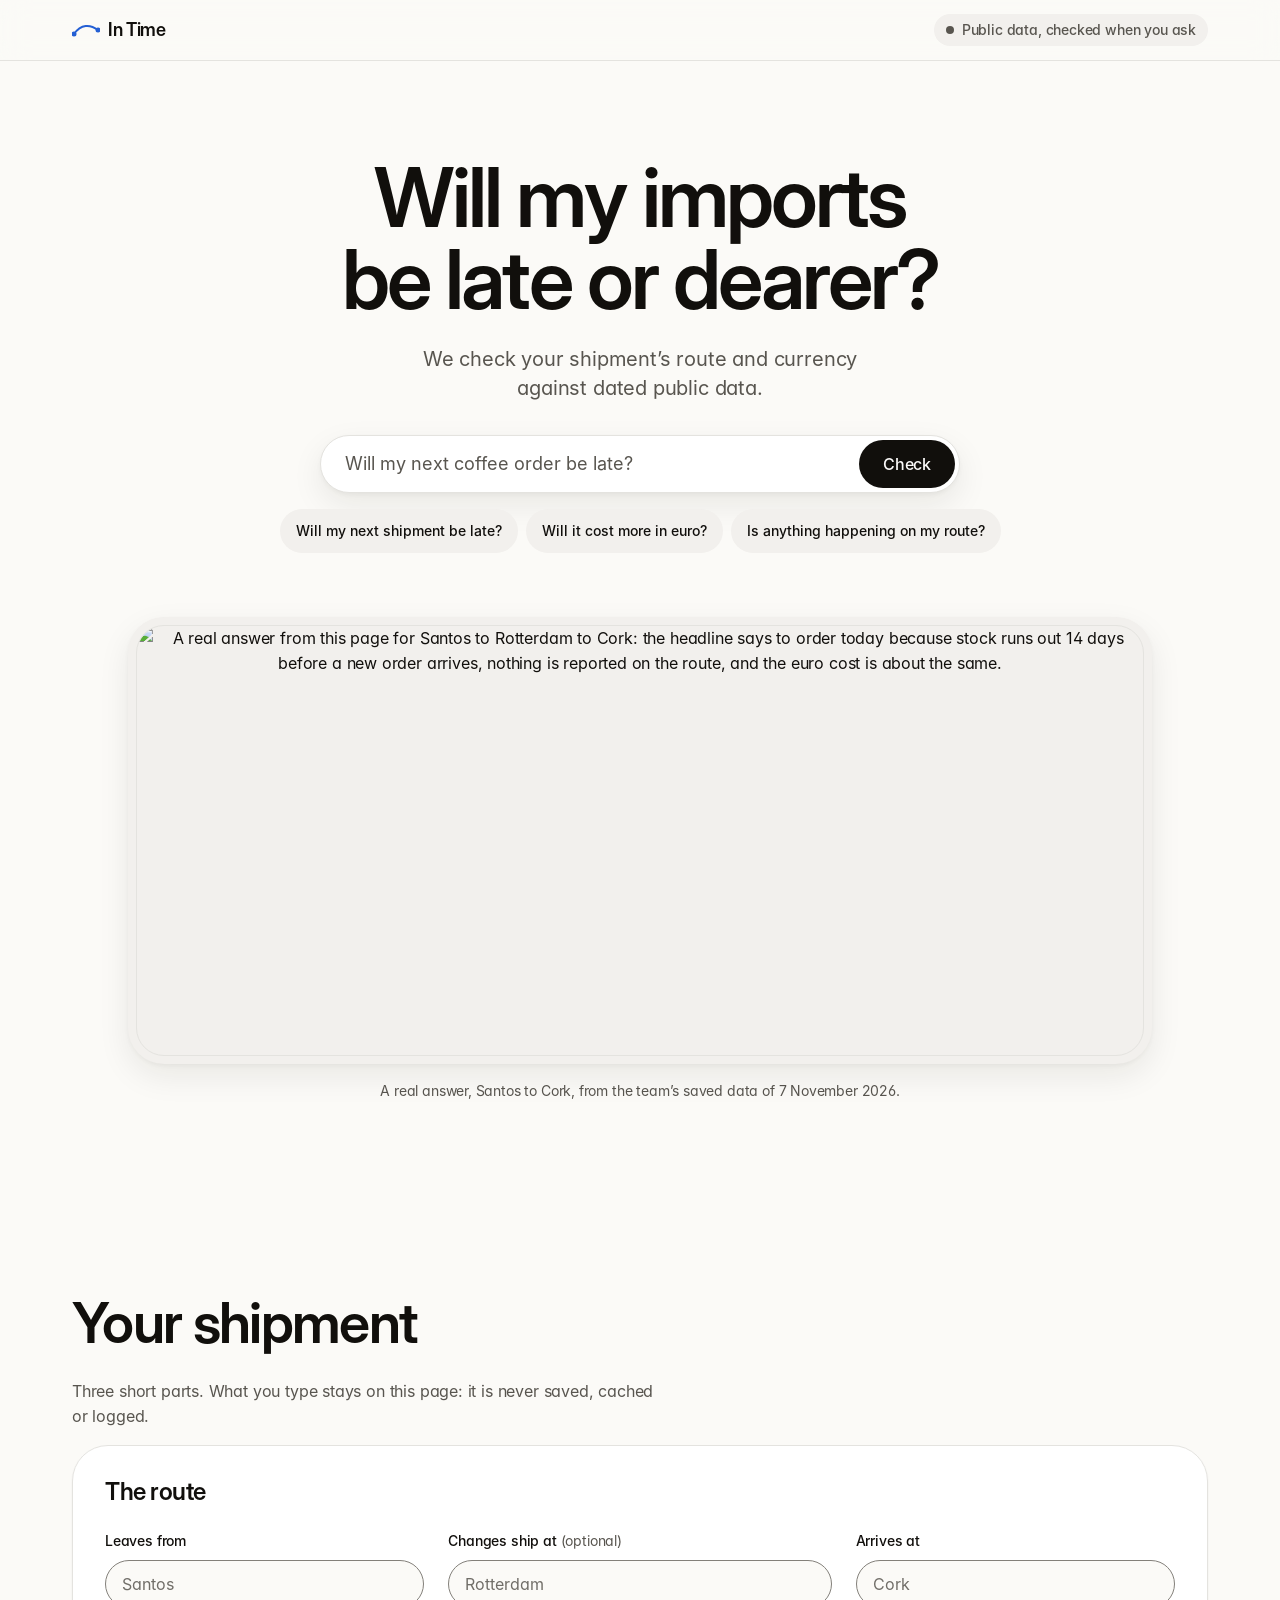
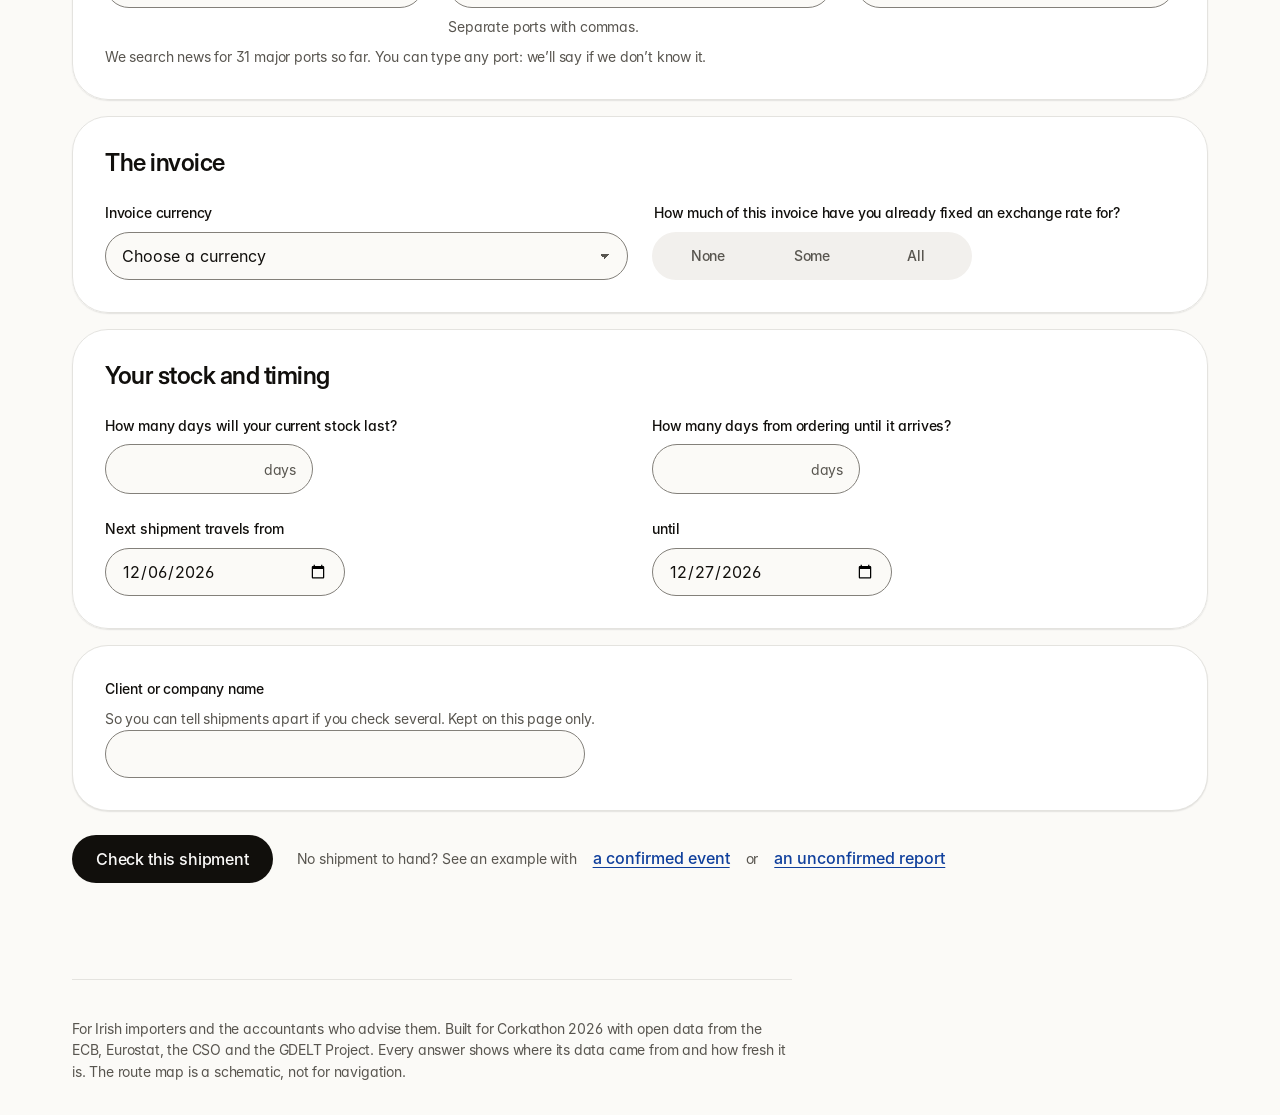
==== commit fb6b12bb: "feat: live ship position by MMSI from aisstream.io, behind a flag GET /api/vessel?mmsi=&to= opens on" ====
--- a/web/index.html
+++ b/web/index.html
@@ -16,19 +16,14 @@
 <header class="bar">
   <div class="wrap bar-in">
     <span class="brand"><svg viewBox="0 0 28 16" aria-hidden="true" class="brand-mark"><path d="M2 12 C 9 2, 18 2, 26 8" fill="none" stroke="currentColor" stroke-width="2" stroke-linecap="round"/><circle cx="2" cy="12" r="2.5"/><circle cx="26" cy="8" r="2.5"/></svg>In Time</span>
-    <nav class="bar-nav" aria-label="Page">
-      <a href="#how">How it works</a>
-      <a href="#data">Where the data comes from</a>
-    </nav>
     <span class="pill" id="mode-pill" data-tone="idle"><span class="dot" aria-hidden="true"></span><span id="mode" role="status">Public data, checked when you ask</span></span>
-    <a class="btn btn-sm bar-cta" href="#inputs">Check a shipment<svg viewBox="0 0 16 16" aria-hidden="true" focusable="false"><path d="M3 8h10M9 4l4 4-4 4"/></svg></a>
   </div>
 </header>
 
 <main id="main" class="wrap">
   <section class="hero" aria-labelledby="page-title">
     <div class="hero-text">
-      <h1 id="page-title">Will my imports be <em>late</em> or <em>dearer</em>?</h1>
+      <h1 id="page-title">Will my imports be late or dearer?</h1>
       <p class="lede">We check your shipment’s route and currency against dated public data.</p>
       <div class="ask" role="group" aria-label="Ask about your imports">
         <label for="q" class="sr">Your question</label>
@@ -42,87 +37,21 @@
       </ul>
       <div id="mount-understood"></div>
     </div>
-    <figure class="hero-stack tilt">
-      <div class="stack" id="shot">
-        <div class="stack-head">
-          <p class="stack-title"><span class="stack-num">1</span> thing to act on today</p>
-          <p class="stack-sub">Coffee from Santos to Cork, via Rotterdam</p>
-        </div>
-        <ul class="stack-cards">
-          <li class="scard" data-tone="warn"><span class="g-label">Stock</span><span class="s-v"><svg viewBox="0 0 20 20" aria-hidden="true" focusable="false"><path d="M10 2.5 1.5 17.5h17L10 2.5Z"/><path d="M10 8v4"/><path d="M10 14.6v.2"/></svg>14 days short</span><span class="s-b">Your stock runs out 14 days before a new order would arrive.</span></li>
-          <li class="scard" data-tone="unk"><span class="g-label">Route</span><span class="s-v"><svg viewBox="0 0 20 20" aria-hidden="true" focusable="false"><circle cx="10" cy="10" r="8"/><path d="M7.8 7.6a2.3 2.3 0 1 1 3.2 2.1c-.7.3-1 .8-1 1.5v.3"/><path d="M10 14.5v.2"/></svg>Nothing reported</span><span class="s-b">No news report names Santos, Rotterdam or Cork in your dates.</span></li>
-          <li class="scard" data-tone="calm"><span class="g-label">Cost in euro</span><span class="s-v"><svg viewBox="0 0 20 20" aria-hidden="true" focusable="false"><circle cx="10" cy="10" r="8"/><path d="m6.2 10.2 2.6 2.6 5-5.4"/></svg>About the same</span><span class="s-b">A dollar invoice costs about 0.1% more than on 7 October.</span></li>
-        </ul>
-      </div>
-      <figcaption>Based on a real answer from this page, using the team’s saved data of 7 November 2026 (ECB rate of 6 November, GDELT news checked 7 November).</figcaption>
+    <figure class="hero-shot tilt">
+      <div class="shot-frame" id="shot">
+      <picture>
+        <source srcset="img/answer-light.webp" media="(prefers-color-scheme: light)" type="image/webp">
+        <img src="img/answer-dark.webp" width="1792" height="764" fetchpriority="high" alt="A real answer from this page for Santos to Rotterdam to Cork: the headline says to order today because stock runs out 14 days before a new order arrives, nothing is reported on the route, and the euro cost is about the same.">
+      </picture>
+      </div>
+      <figcaption>A real answer, Santos to Cork, from the team’s saved data of 7 November 2026.</figcaption>
     </figure>
   </section>
-
-
-  <div class="landing">
-    <section class="value" aria-labelledby="value-h">
-      <h2 id="value-h" class="section-h">You shouldn’t have to watch every <em>port</em> yourself.</h2>
-      <p class="lede">Tell us about one shipment. We read the public data for you and say what’s worth checking today.</p>
-      <p class="strip-label" id="data">Checked against open data from</p>
-      <ul class="wordmarks" aria-labelledby="data">
-        <li>European Central Bank</li>
-        <li>Eurostat</li>
-        <li>Central Statistics Office</li>
-        <li>GDELT Project</li>
-      </ul>
-    </section>
-
-    <section class="features" id="how" aria-labelledby="how-h">
-      <h2 id="how-h" class="section-h">Everything your next order <em>depends</em> on.</h2>
-      <ul class="fgrid">
-        <li class="fcard fcard-wide"><svg class="f-ico" viewBox="0 0 48 48" aria-hidden="true" focusable="false"><rect x="6" y="26" width="8" height="16" rx="2"/><rect x="20" y="18" width="8" height="24" rx="2"/><rect x="34" y="8" width="8" height="34" rx="2"/></svg><h3>Stock against lead time</h3><p>The days of stock you hold, against how long a new order takes to arrive.</p></li>
-        <li class="fcard fcard-wide"><svg class="f-ico" viewBox="0 0 48 48" aria-hidden="true" focusable="false"><path d="M8 36C16 14 30 14 40 22"/><circle cx="8" cy="36" r="4"/><circle cx="24" cy="17" r="4"/><circle cx="40" cy="22" r="4"/></svg><h3>Every port on the route</h3><p>Where it leaves, where it changes ship and where it lands, each checked against news that names it.</p></li>
-        <li class="fcard"><svg class="f-ico" viewBox="0 0 48 48" aria-hidden="true" focusable="false"><path d="M6 34l10-10 8 6 16-16"/><path d="M30 14h10v10"/></svg><h3>Your invoice currency</h3><p>The ECB reference rate now, against 30 days ago.</p></li>
-        <li class="fcard"><svg class="f-ico" viewBox="0 0 48 48" aria-hidden="true" focusable="false"><rect x="8" y="10" width="32" height="28" rx="4"/><path d="M8 18h32M16 26h8M16 32h14"/></svg><h3>Import prices</h3><p>Eurostat figures for your goods, shown as background only.</p></li>
-        <li class="fcard"><svg class="f-ico" viewBox="0 0 48 48" aria-hidden="true" focusable="false"><rect x="8" y="10" width="32" height="8" rx="3"/><rect x="8" y="22" width="32" height="8" rx="3"/><rect x="8" y="34" width="20" height="8" rx="3"/></svg><h3>Several clients at once</h3><p>Accountants can check each client’s shipment and see them in one table.</p></li>
-      </ul>
-    </section>
-
-    <section class="row" aria-labelledby="row1-h">
-      <div class="row-text">
-        <h2 id="row1-h" class="section-h">We read the <em>dated</em> data.</h2>
-        <p class="lede">Every answer says where its data came from and how fresh it is, so an old answer never passes for today’s.</p>
-      </div>
-      <div class="row-visual">
-        <ul class="srclist" aria-label="Sources behind the example answer">
-          <li><span class="sl-name">ECB reference rates</span><span class="sl-when">Rate of 6 Nov 2026</span></li>
-          <li><span class="sl-name">GDELT news</span><span class="sl-when">Checked 7 Nov 2026</span></li>
-          <li><span class="sl-name">Eurostat import prices</span><span class="sl-when">August 2026, published 16 Oct</span></li>
-        </ul>
-      </div>
-    </section>
-
-    <section class="row row-flip" aria-labelledby="row2-h">
-      <div class="row-text">
-        <h2 id="row2-h" class="section-h">We tell you what to check <em>today</em>.</h2>
-        <p class="lede">Plain words and one next step each. When the data can’t say, we say so.</p>
-      </div>
-      <div class="row-visual">
-        <div class="darkpanel">
-          <p class="dp-title">Worth checking today</p>
-          <ol class="dp-list">
-            <li><span class="dp-tag" data-tone="warn"><svg viewBox="0 0 20 20" aria-hidden="true" focusable="false"><path d="M10 2.5 1.5 17.5h17L10 2.5Z"/><path d="M10 8v4"/><path d="M10 14.6v.2"/></svg>Stock</span>Check your forwarder’s ETA today: your stock runs out 14 days before a new order would arrive.</li>
-          </ol>
-          <p class="dp-foot">From the example above: ECB, GDELT and Eurostat data, checked 7 Nov 2026.</p>
-        </div>
-      </div>
-    </section>
-
-    <section class="cta" aria-labelledby="cta-h">
-      <h2 id="cta-h" class="section-h">Check your next shipment.</h2>
-      <p>No account needed. What you type stays on this page.</p>
-      <a class="btn" href="#inputs">Check a shipment<svg viewBox="0 0 16 16" aria-hidden="true" focusable="false"><path d="M3 8h10M9 4l4 4-4 4"/></svg></a>
-    </section>
-  </div>
 
   <div class="error-summary" id="errors" role="alert" tabindex="-1" hidden>
     <h2 class="err-h">There is a problem</h2><ul id="error-list"></ul>
   </div>
+
   <form id="inputs" class="ship-form" novalidate aria-labelledby="ship-title">
     <h2 id="ship-title" class="section-h">Your shipment</h2>
     <div class="ship" id="ship-summary" hidden>
@@ -131,132 +60,109 @@
     </div>
 
     <div id="shipment" class="shipment">
-      <p class="sub">Three quick steps. What you type stays on this page: it is never saved, cached or logged.</p>
-      <div class="builder">
-        <div class="steps">
-
-          <fieldset class="step" id="g-route">
-            <legend><span class="step-n" aria-hidden="true">1</span>Where is it coming from?</legend>
-            <div class="rail">
-              <div class="field stop">
-                <label for="origin_port">Leaves from</label>
-                <span class="field-error" id="origin_port-error" hidden></span>
-                <input id="origin_port" name="origin_port" list="ports" autocomplete="off" aria-describedby="origin_port-error" placeholder="Santos">
-              </div>
-              <div class="field stop stop-mid">
-                <label for="transshipment_ports">Changes ship at <span class="opt">(optional)</span></label>
-                <span class="field-error" id="transshipment_ports-error" hidden></span>
-                <input id="transshipment_ports" name="transshipment_ports" autocomplete="off" aria-describedby="transshipment_ports-hint transshipment_ports-error" placeholder="Rotterdam">
-                <span class="hint" id="transshipment_ports-hint">Separate ports with commas.</span>
-              </div>
-              <div class="field stop">
-                <label for="destination_port">Arrives at</label>
-                <span class="field-error" id="destination_port-error" hidden></span>
-                <input id="destination_port" name="destination_port" list="ports" autocomplete="off" aria-describedby="destination_port-error" placeholder="Cork">
-              </div>
-            </div>
-            <p class="hint" id="ports-note">We search news for 31 major ports so far. You can type any port: we’ll say if we don’t know it.</p>
+      <p class="sub">Three short parts. What you type stays on this page: it is never saved, cached or logged.</p>
+
+      <fieldset class="group" id="g-route">
+        <legend>The route</legend>
+        <div class="rail">
+          <div class="field stop">
+            <label for="origin_port">Leaves from</label>
+            <span class="field-error" id="origin_port-error" hidden></span>
+            <input id="origin_port" name="origin_port" list="ports" autocomplete="off" aria-describedby="origin_port-error" placeholder="Santos">
+          </div>
+          <div class="field stop">
+            <label for="transshipment_ports">Changes ship at <span class="opt">(optional)</span></label>
+            <span class="field-error" id="transshipment_ports-error" hidden></span>
+            <input id="transshipment_ports" name="transshipment_ports" autocomplete="off" aria-describedby="transshipment_ports-hint transshipment_ports-error" placeholder="Rotterdam">
+            <span class="hint" id="transshipment_ports-hint">Separate ports with commas.</span>
+          </div>
+          <div class="field stop">
+            <label for="destination_port">Arrives at</label>
+            <span class="field-error" id="destination_port-error" hidden></span>
+            <input id="destination_port" name="destination_port" list="ports" autocomplete="off" aria-describedby="destination_port-error" placeholder="Cork">
+          </div>
+        </div>
+        <p class="hint" id="ports-note">We search news for 31 major ports so far. You can type any port: we’ll say if we don’t know it.</p>
         <datalist id="ports">
           <option value="Algeciras"></option><option value="Antwerp"></option><option value="Bremerhaven"></option><option value="Busan"></option><option value="Colombo"></option><option value="Cork"></option><option value="Dublin"></option><option value="Durban"></option><option value="Felixstowe"></option><option value="Hamburg"></option><option value="Ho Chi Minh City"></option><option value="Hong Kong"></option><option value="Jebel Ali"></option><option value="Le Havre"></option><option value="Liverpool"></option><option value="Los Angeles"></option><option value="Mombasa"></option><option value="New York"></option><option value="Nhava Sheva"></option><option value="Ningbo"></option><option value="Piraeus"></option><option value="Port Said"></option><option value="Ringaskiddy"></option><option value="Rotterdam"></option><option value="Santos"></option><option value="Savannah"></option><option value="Shanghai"></option><option value="Shenzhen"></option><option value="Singapore"></option><option value="Southampton"></option><option value="Valencia"></option>
         </datalist>
-          </fieldset>
-
-          <fieldset class="step" id="g-money">
-            <legend><span class="step-n" aria-hidden="true">2</span>What is the invoice in?</legend>
-            <div class="field">
-              <label for="currency">Invoice currency</label>
-              <span class="field-error" id="currency-error" hidden></span>
-              <div class="cur-row">
-                <ul class="cur-quick" aria-label="Common currencies">
-                  <li><button type="button" class="cchip" data-cur="USD" aria-pressed="false">US dollar</button></li>
-                  <li><button type="button" class="cchip" data-cur="GBP" aria-pressed="false">Sterling</button></li>
-                  <li><button type="button" class="cchip" data-cur="CNY" aria-pressed="false">Yuan</button></li>
-                  <li><button type="button" class="cchip" data-cur="EUR" aria-pressed="false">Euro</button></li>
-                </ul>
-                <select id="currency" name="currency" aria-describedby="currency-error"><option value="">Choose a currency</option><option value="USD">US dollars (USD)</option><option value="GBP">Pounds sterling (GBP)</option><option value="CNY">Chinese yuan (CNY)</option><option value="JPY">Japanese yen (JPY)</option><option value="CHF">Swiss francs (CHF)</option><option value="EUR">Euro (EUR)</option><optgroup label="More ECB currencies"><option value="SEK">Swedish kronor (SEK)</option><option value="DKK">Danish kroner (DKK)</option><option value="NOK">Norwegian kroner (NOK)</option><option value="PLN">Polish zloty (PLN)</option><option value="CZK">Czech koruna (CZK)</option><option value="HUF">Hungarian forint (HUF)</option><option value="RON">Romanian leu (RON)</option><option value="CAD">Canadian dollars (CAD)</option><option value="AUD">Australian dollars (AUD)</option><option value="NZD">New Zealand dollars (NZD)</option><option value="INR">Indian rupees (INR)</option><option value="KRW">South Korean won (KRW)</option><option value="SGD">Singapore dollars (SGD)</option><option value="HKD">Hong Kong dollars (HKD)</option><option value="THB">Thai baht (THB)</option><option value="TRY">Turkish lira (TRY)</option><option value="BRL">Brazilian real (BRL)</option><option value="MXN">Mexican pesos (MXN)</option><option value="ZAR">South African rand (ZAR)</option></optgroup></select>
-              </div>
-            </div>
-            <fieldset class="field seg-wrap" id="fixed_rate_share" aria-describedby="fixed_rate_share-error">
-              <legend>How much of it have you already fixed an exchange rate for?</legend>
-              <span class="field-error" id="fixed_rate_share-error" hidden></span>
-              <div class="seg">
-                <label><input type="radio" name="fixed_rate_share" value="none"><span>None</span></label>
-                <label><input type="radio" name="fixed_rate_share" value="some"><span>Some</span></label>
-                <label><input type="radio" name="fixed_rate_share" value="all"><span>All</span></label>
-              </div>
-            </fieldset>
-            <div class="field" id="pct-field" hidden>
-              <label for="fixed_rate_pct">Roughly what share have you fixed?</label>
-              <span class="hint" id="fixed_rate_pct-hint">Optional, for example 50. Without it we can’t work out your euro cost.</span>
-              <span class="field-error" id="fixed_rate_pct-error" hidden></span>
-              <span class="suffix"><input id="fixed_rate_pct" name="fixed_rate_pct" inputmode="decimal" aria-describedby="fixed_rate_pct-hint fixed_rate_pct-error"><span aria-hidden="true">%</span></span>
+      </fieldset>
+
+      <fieldset class="group" id="g-money">
+        <legend>The invoice</legend>
+        <div class="cols">
+          <div class="field">
+            <label for="currency">Invoice currency</label>
+            <span class="field-error" id="currency-error" hidden></span>
+            <select id="currency" name="currency" aria-describedby="currency-error"><option value="">Choose a currency</option><option value="USD">US dollars (USD)</option><option value="GBP">Pounds sterling (GBP)</option><option value="CNY">Chinese yuan (CNY)</option><option value="JPY">Japanese yen (JPY)</option><option value="CHF">Swiss francs (CHF)</option><option value="EUR">Euro (EUR)</option><optgroup label="More ECB currencies"><option value="SEK">Swedish kronor (SEK)</option><option value="DKK">Danish kroner (DKK)</option><option value="NOK">Norwegian kroner (NOK)</option><option value="PLN">Polish zloty (PLN)</option><option value="CZK">Czech koruna (CZK)</option><option value="HUF">Hungarian forint (HUF)</option><option value="RON">Romanian leu (RON)</option><option value="CAD">Canadian dollars (CAD)</option><option value="AUD">Australian dollars (AUD)</option><option value="NZD">New Zealand dollars (NZD)</option><option value="INR">Indian rupees (INR)</option><option value="KRW">South Korean won (KRW)</option><option value="SGD">Singapore dollars (SGD)</option><option value="HKD">Hong Kong dollars (HKD)</option><option value="THB">Thai baht (THB)</option><option value="TRY">Turkish lira (TRY)</option><option value="BRL">Brazilian real (BRL)</option><option value="MXN">Mexican pesos (MXN)</option><option value="ZAR">South African rand (ZAR)</option></optgroup></select>
+          </div>
+          <fieldset class="field seg-wrap" id="fixed_rate_share" aria-describedby="fixed_rate_share-error">
+            <legend>How much of this invoice have you already fixed an exchange rate for?</legend>
+            <span class="field-error" id="fixed_rate_share-error" hidden></span>
+            <div class="seg">
+              <label><input type="radio" name="fixed_rate_share" value="none"><span>None</span></label>
+              <label><input type="radio" name="fixed_rate_share" value="some"><span>Some</span></label>
+              <label><input type="radio" name="fixed_rate_share" value="all"><span>All</span></label>
             </div>
           </fieldset>
-
-          <fieldset class="step" id="g-time">
-            <legend><span class="step-n" aria-hidden="true">3</span>How long can you wait?</legend>
-            <div class="pair">
-              <div class="field">
-                <label for="stock_days">Your stock lasts</label>
-                <span class="field-error" id="stock_days-error" hidden></span>
-                <span class="stepper"><button type="button" class="stp" data-step="-1" data-for="stock_days" aria-label="One day less stock">−</button><span class="suffix"><input id="stock_days" name="stock_days" inputmode="numeric" aria-describedby="stock_days-error"><span aria-hidden="true">days</span></span><button type="button" class="stp" data-step="1" data-for="stock_days" aria-label="One day more stock">+</button></span>
-              </div>
-              <div class="field">
-                <label for="lead_time_days">A new order takes</label>
-                <span class="field-error" id="lead_time_days-error" hidden></span>
-                <span class="stepper"><button type="button" class="stp" data-step="-1" data-for="lead_time_days" aria-label="One day shorter order time">−</button><span class="suffix"><input id="lead_time_days" name="lead_time_days" inputmode="numeric" aria-describedby="lead_time_days-error"><span aria-hidden="true">days</span></span><button type="button" class="stp" data-step="1" data-for="lead_time_days" aria-label="One day longer order time">+</button></span>
-              </div>
-            </div>
-            <div class="pair dates">
-              <div class="field">
-                <label for="window_start">Next shipment travels from</label>
-                <span class="field-error" id="window_start-error" hidden></span>
-                <input id="window_start" name="window_start" type="date" aria-describedby="window_start-error">
-              </div>
-              <div class="field">
-                <label for="window_end">until</label>
-                <span class="field-error" id="window_end-error" hidden></span>
-                <input id="window_end" name="window_end" type="date" aria-describedby="window_end-error">
-              </div>
-            </div>
-          </fieldset>
-
-          <div class="step step-name">
-            <div class="field name-field">
-              <label for="importer">Name this shipment <span class="opt">(optional)</span></label>
-              <span class="hint" id="importer-hint">A client or company name, so you can tell shipments apart if you check several. Kept on this page only.</span>
-              <span class="field-error" id="importer-error" hidden></span>
-              <input id="importer" name="importer" autocomplete="organization" aria-describedby="importer-hint importer-error">
-            </div>
-          </div>
-        </div>
-
-        <aside class="ticket" aria-labelledby="ticket-h">
-          <h3 id="ticket-h" class="ticket-h">Your shipment so far</h3>
-          <ol class="t-route" id="t-route" aria-label="Route">
-            <li data-k="origin_port"><span class="t-dot" aria-hidden="true"></span><span class="t-port" data-empty="Leaves from">Leaves from</span></li>
-            <li data-k="transshipment_ports" class="t-mid"><span class="t-dot" aria-hidden="true"></span><span class="t-port" data-empty="No change of ship">No change of ship</span></li>
-            <li data-k="destination_port"><span class="t-dot" aria-hidden="true"></span><span class="t-port" data-empty="Arrives at">Arrives at</span></li>
-          </ol>
-          <dl class="t-facts">
-            <div><dt>Invoice</dt><dd id="t-money">Not chosen yet</dd></div>
-            <div><dt>Travels</dt><dd id="t-dates">Not set yet</dd></div>
-          </dl>
-          <div class="t-runway" aria-hidden="true">
-            <div class="t-bar"><span class="t-bar-label">Stock</span><span class="t-fill t-stock" id="t-stock"></span><span class="t-val" id="t-stock-v">?</span></div>
-            <div class="t-bar"><span class="t-bar-label">New order</span><span class="t-fill t-lead" id="t-lead"></span><span class="t-val" id="t-lead-v">?</span></div>
-          </div>
-          <div class="actions">
-            <button type="submit" class="btn" id="submit">Check this shipment<svg viewBox="0 0 16 16" aria-hidden="true" focusable="false"><path d="M3 8h10M9 4l4 4-4 4"/></svg></button>
-            <p class="t-try"><span class="or">Nothing to hand? Try</span> <button type="button" class="linkbtn" data-example="alert">a confirmed event</button> <span class="or">or</span> <button type="button" class="linkbtn" data-example="insufficient">an unconfirmed report</button></p>
-          </div>
-        </aside>
+        </div>
+        <div class="field" id="pct-field" hidden>
+          <label for="fixed_rate_pct">Roughly what share have you fixed?</label>
+          <span class="hint" id="fixed_rate_pct-hint">Optional, for example 50. Without it we can’t work out your euro cost.</span>
+          <span class="field-error" id="fixed_rate_pct-error" hidden></span>
+          <span class="suffix"><input id="fixed_rate_pct" name="fixed_rate_pct" inputmode="decimal" aria-describedby="fixed_rate_pct-hint fixed_rate_pct-error"><span aria-hidden="true">%</span></span>
+        </div>
+      </fieldset>
+
+      <fieldset class="group" id="g-time">
+        <legend>Your stock and timing</legend>
+        <div class="cols">
+          <div class="field">
+            <label for="stock_days">How many days will your current stock last?</label>
+            <span class="field-error" id="stock_days-error" hidden></span>
+            <span class="suffix"><input id="stock_days" name="stock_days" inputmode="numeric" aria-describedby="stock_days-error"><span aria-hidden="true">days</span></span>
+          </div>
+          <div class="field">
+            <label for="lead_time_days">How many days from ordering until it arrives?</label>
+            <span class="field-error" id="lead_time_days-error" hidden></span>
+            <span class="suffix"><input id="lead_time_days" name="lead_time_days" inputmode="numeric" aria-describedby="lead_time_days-error"><span aria-hidden="true">days</span></span>
+          </div>
+          <div class="field">
+            <label for="window_start">Next shipment travels from</label>
+            <span class="field-error" id="window_start-error" hidden></span>
+            <input id="window_start" name="window_start" type="date" aria-describedby="window_start-error">
+          </div>
+          <div class="field">
+            <label for="window_end">until</label>
+            <span class="field-error" id="window_end-error" hidden></span>
+            <input id="window_end" name="window_end" type="date" aria-describedby="window_end-error">
+          </div>
+        </div>
+      </fieldset>
+
+      <div class="field name-field">
+        <label for="importer">Client or company name</label>
+        <span class="hint" id="importer-hint">So you can tell shipments apart if you check several. Kept on this page only.</span>
+        <span class="field-error" id="importer-error" hidden></span>
+        <input id="importer" name="importer" autocomplete="organization" aria-describedby="importer-hint importer-error">
+      </div>
+
+      <div class="actions">
+        <button type="submit" class="btn" id="submit">Check this shipment</button>
+        <span class="or">No shipment to hand? See an example with</span>
+        <button type="button" class="linkbtn" data-example="alert">a confirmed event</button>
+        <span class="or">or</span>
+        <button type="button" class="linkbtn" data-example="insufficient">an unconfirmed report</button>
       </div>
     </div>
     <p class="status" id="status" role="status" aria-live="polite"></p>
   </form>
 
   <section id="result" class="result" aria-labelledby="answer" tabindex="-1" hidden>
+    <div id="mount-order-by"></div>
+    <div id="mount-timeline"></div>
+    <div id="mount-asof"></div>
+
     <div class="verdict">
       <p class="yourq" id="answer-q"></p>
       <h2 id="answer" class="headline"></h2>
@@ -265,30 +171,22 @@
       <nav class="glance" id="glance" aria-label="The three answers"></nav>
     </div>
 
+    <figure class="routemap" id="routemap" hidden>
+      <div class="rm-stage">
+        <div id="routemap-svg"></div>
+        <div class="port-card" id="port-card" role="region" aria-live="polite" aria-label="Port details" hidden></div>
+      </div>
+      <figcaption id="routemap-cap"></figcaption>
+      <button type="button" class="linkbtn" id="sail">Sail the route again</button>
+    </figure>
+
+    <div class="parts" id="tiles"></div>
+
     <section class="todo" aria-labelledby="todo-h">
       <h3 id="todo-h" class="sub-h">Worth checking today</h3>
       <ol id="todo"></ol>
       <p class="coverage" id="coverage"></p>
     </section>
-
-    <section class="when" aria-labelledby="when-h">
-      <h3 id="when-h" class="sub-h">When to order</h3>
-      <div id="mount-order-by"></div>
-      <div id="mount-timeline"></div>
-      <div id="mount-asof"></div>
-    </section>
-
-    <figure class="routemap" id="routemap" hidden>
-      <div class="rm-stage">
-        <div id="routemap-svg"></div>
-        <div class="port-card" id="port-card" role="region" aria-live="polite" aria-label="Port details" hidden></div>
-      </div>
-      <figcaption id="routemap-cap"></figcaption>
-      <button type="button" class="linkbtn" id="sail">Sail the route again</button>
-    </figure>
-
-    <div class="parts" id="tiles"></div>
-
 
     <section class="track" aria-labelledby="track-h">
       <h3 id="track-h" class="sub-h">Track it yourself</h3>
@@ -300,8 +198,8 @@
           <p class="track-out" id="container-out" aria-live="polite"></p>
         </div>
         <div class="field">
-          <label for="vessel">Ship name or IMO number</label>
-          <span class="hint" id="vessel-hint">Opens a public ship tracker in a new tab. Positions come from that site, not from us.</span>
+          <label for="vessel">Ship name, IMO or MMSI number</label>
+          <span class="hint" id="vessel-hint">Opens a public ship tracker in a new tab. With a 9-digit MMSI we also look up where the ship is now, when live positions are switched on.</span>
           <span class="track-row"><input id="vessel" autocomplete="off" spellcheck="false" maxlength="60" aria-describedby="vessel-hint vessel-out"><button type="button" class="btn ghost" id="vessel-go">Show trackers</button></span>
           <p class="track-out" id="vessel-out" aria-live="polite"></p>
         </div>
@@ -338,7 +236,7 @@
         <li>News is a signal, not proof. We only count headlines that name a port on your route and a disruption, but quiet delays may never be reported.</li>
         <li>Official confirmation is switched off until the reuse terms of carrier and port notices are recorded, so today every event shows as “reported”. We link the notices of the ports we can’t check.</li>
         <li>The exchange rate is the ECB reference rate, published once a working day. It isn’t your bank’s rate and says nothing about delays.</li>
-        <li>Ship positions aren’t shown: we haven’t confirmed the right to display vessel-tracking data.</li>
+        <li>Live ship positions (aisstream.io, by MMSI) stay switched off until we confirm its display terms. They come from shore receivers, so a ship in open ocean often has no position.</li>
         <li>Official trade figures are two to three months old, so we use them as background only.</li>
       </ul>
     </details>
--- a/web/styles.css
+++ b/web/styles.css
@@ -1,10 +1,10 @@
-/* Hallmark · v2.0.0 · redesign: full · scope: page + app · theme: Soft Pill (morphin-ui shapes, Inter, warm neutrals / soft charcoal, blue accents) · genre: product · hero: centred question + a fanned stack of real answer cards · landing: section order after useorigin.com (structure only) · posture: Restrained · signature: three answer cards, each with something to try · components: ported by hand from bencho and libraries.dev (both MIT), see docs/third-party.md */
+/* Hallmark · v2.0.0 · redesign: full · scope: page + app · theme: Soft Pill (morphin-ui shapes, Inter, warm neutrals / pure black) · genre: product · hero: centred question + real captured answer · posture: Restrained · signature: three answer cards, each with something to try · components: ported by hand from bencho and libraries.dev (both MIT), see docs/third-party.md */
 /* Pre-emit critique: no eyebrows, no tracked caps, no middle-dot meta, tokens for colour and space, no glow shadows (the border beam is a thin stroke shown only while a check runs), h2 at 40px or more, controls 44 to 52px, hero headline 7 words and one 11-word sentence above the fold at 1280x800. */
 /* Sweep: hallmark's sloplint was not run (this environment does not run code from that repo); gates applied by hand. */
 /* Imports check, theme "Soft Pill" (v4). A clean slate after Night Harbour.
    Shapes and tokens follow the morphin-ui approach (MIT): pill controls with a superellipse
-   corner, soft filled cards, Inter at a tight semibold, warm neutrals in light and a soft blue-tinted charcoal
-   in dark, with brand-blue buttons and accents (Khoa asked for no heavy dark colours, 7 Nov). Interactions borrow ideas from bencho.dev and libraries.dev,
+   corner, soft filled cards, Inter at a tight semibold, warm neutrals in light and pure black
+   with #171717 cards in dark. Interactions borrow ideas from bencho.dev and libraries.dev,
    rebuilt here in plain CSS and JS (no packages, no build step, CSP-safe).
    Amber means "act", never "danger": there is no red status colour. Status always has a word and an icon. */
 
@@ -21,12 +21,12 @@
   --card:oklch(100% 0 0);
   --secondary:oklch(95.6% .004 85);
   --secondary-2:oklch(92.5% .005 85);
-  --foreground:oklch(24% .02 262);
+  --foreground:oklch(17% .006 85);
   --muted-foreground:oklch(45% .01 85);
   --border:oklch(91.5% .005 85);
   --input:oklch(60% .01 85);
-  --primary:var(--brand);
-  --primary-foreground:oklch(99% .003 262);
+  --primary:var(--foreground);
+  --primary-foreground:oklch(98.5% .002 85);
   --brand:oklch(52% .19 262);
   --brand-soft:oklch(93.5% .035 262);
   --brand-ink:oklch(40% .16 262);
@@ -61,17 +61,17 @@
   --dur-1:150ms;--dur-2:250ms;--dur-3:350ms}
 
 @media (prefers-color-scheme:dark){:root{
-  --background:oklch(25% .018 262);
-  --card:oklch(30% .02 262);
-  --secondary:oklch(34% .022 262);
-  --secondary-2:oklch(38% .024 262);
-  --foreground:oklch(97% .006 262);
-  --muted-foreground:oklch(82% .015 262);
-  --border:oklch(40% .02 262);
-  --input:oklch(64% .02 262);
-  --primary-foreground:oklch(20% .03 262);
+  --background:oklch(0% 0 0);
+  --card:oklch(20.5% 0 0);
+  --secondary:oklch(26.9% 0 0);
+  --secondary-2:oklch(31% 0 0);
+  --foreground:oklch(98.5% 0 0);
+  --muted-foreground:oklch(72% 0 0);
+  --border:oklch(29% 0 0);
+  --input:oklch(56% 0 0);
+  --primary-foreground:oklch(14% 0 0);
   --brand:oklch(72% .14 262);
-  --brand-soft:oklch(38% .08 262);
+  --brand-soft:oklch(30% .08 262);
   --brand-ink:oklch(82% .1 262);
   --data:oklch(80% .19 148);
   --data-soft:oklch(80% .19 148 / .16);
@@ -86,7 +86,7 @@
   --ring:oklch(72% .14 262);
   --shadow-1:none;
   --shadow-2:0 0 0 1px oklch(100% 0 0 / .06);
-  --popover-shadow:0 0 0 1px oklch(100% 0 0 / .08),0 24px 48px oklch(10% .02 262 / .45);
+  --popover-shadow:0 0 0 1px oklch(100% 0 0 / .08),0 24px 48px oklch(0% 0 0 / .6);
   --beam-sheen:oklch(100% 0 0 / .75)}}
 
 /* ---------- Base ---------- */
@@ -110,7 +110,7 @@
 
 /* ---------- Top bar ---------- */
 .bar{position:sticky;top:0;z-index:5;background:oklch(from var(--background) l c h / .82);backdrop-filter:saturate(1.4) blur(14px);-webkit-backdrop-filter:saturate(1.4) blur(14px);border-bottom:1px solid var(--border)}
-.bar-in{display:flex;align-items:center;justify-content:flex-start;gap:var(--s-4);min-height:60px;flex-wrap:wrap;padding-block:var(--s-2)}
+.bar-in{display:flex;align-items:center;justify-content:space-between;gap:var(--s-4);min-height:60px;flex-wrap:wrap;padding-block:var(--s-2)}
 .brand{display:inline-flex;align-items:center;gap:var(--s-2);font:600 var(--text-lg)/1 var(--font-display);letter-spacing:-.02em}
 .brand-mark{width:28px;height:16px;color:var(--brand);fill:var(--brand)}
 .pill{display:inline-flex;align-items:center;gap:var(--s-2);font-size:var(--text-sm);font-weight:500;color:var(--muted-foreground);padding:var(--s-1) var(--s-3);background:var(--secondary);border-radius:var(--pill);min-height:32px}
@@ -127,9 +127,12 @@
 .mag-w{display:inline-block;white-space:nowrap}
 .mag-l{display:inline-block;transform-origin:50% 90%;transition:transform 420ms var(--ease-spring),color var(--dur-2) var(--ease);will-change:transform}
 .lede{max-width:36ch;margin:var(--s-5) 0 0;color:var(--muted-foreground);font-size:var(--text-xl);line-height:1.45}
+.hero-shot{margin:0;width:min(100%,64rem)}
 .tilt{perspective:1800px}
+.shot-frame{position:relative;border-radius:var(--r-card-lg);padding:var(--s-2);background:var(--secondary);box-shadow:var(--shadow-2)}
 .tlt-sheen{position:absolute;inset:0;border-radius:inherit;pointer-events:none;z-index:1}
-.hero-stack figcaption{margin-top:var(--s-4);font-size:var(--text-sm);color:var(--muted-foreground)}
+.shot-frame img{display:block;width:100%;height:auto;border-radius:calc(var(--r-card-lg) - var(--s-2));border:1px solid var(--border)}
+.hero-shot figcaption{margin-top:var(--s-4);font-size:var(--text-sm);color:var(--muted-foreground)}
 
 /* Border beam, ported from libraries.dev border-beam (MIT, Jakub Antalik), "md" size, colorful palette.
    Kept to the 1px stroke layer (no inner glow, no bloom) and shown only while a check runs. */
@@ -151,7 +154,7 @@
 /* Once there's an answer, the hero steps back */
 .answered .hero{padding-block:var(--s-7) 0;gap:0}
 .answered h1{font-size:var(--text-3xl);max-width:none}
-.answered .lede,.answered .hero-stack,.answered .landing,.answered .bar-nav{display:none}
+.answered .lede,.answered .hero-shot{display:none}
 .answered .ask{margin-top:var(--s-5)}
 
 /* Prompt-style ask box */
@@ -199,8 +202,14 @@
 #ship-line dt{font-size:var(--text-xs);color:var(--muted-foreground);font-weight:500}
 #ship-line dd{margin:0;font-size:var(--text-sm);font-weight:600}
 
-.shipment{margin-top:var(--s-4);display:grid;gap:var(--s-6)}
+.shipment{margin-top:var(--s-5);display:grid;gap:var(--s-4)}
 .sub{margin:0;font-size:var(--text-base);color:var(--muted-foreground);max-width:60ch}
+.group{margin:0;min-width:0;border:1px solid var(--border);border-radius:var(--r-card-lg);background:var(--card);padding:var(--s-6);box-shadow:var(--shadow-1)}
+.group>legend{float:left;width:100%;padding:0;margin-bottom:var(--s-5);font:600 var(--text-2xl)/1.2 var(--font-display);letter-spacing:-.02em}
+.group>legend+*{clear:both}
+@media(max-width:640px){.group{padding:var(--s-5);border-radius:var(--r-card)}}
+.rail{display:grid;gap:var(--s-4)}
+@media(min-width:820px){.rail{grid-template-columns:1fr 1.2fr 1fr;gap:var(--s-5)}}
 .cols{display:grid;gap:var(--s-5)}
 @media(min-width:820px){.cols{grid-template-columns:1fr 1fr}}
 .field{margin:0;min-width:0}
@@ -208,7 +217,7 @@
 label,.field>legend{display:block;font-weight:500;font-size:var(--text-sm);margin-bottom:var(--s-2)}
 .opt{font-weight:400;color:var(--muted-foreground)}
 .hint{display:block;color:var(--muted-foreground);font-size:var(--text-sm);margin:var(--s-2) 0 0}
-input,select{font:inherit;color:var(--foreground);background:var(--background);border:1px solid var(--input);border-radius:var(--r-field);padding:0 var(--s-4);min-height:52px;width:100%;transition:border-color var(--dur-1) var(--ease),box-shadow var(--dur-1) var(--ease)}
+input,select{font:inherit;color:var(--foreground);background:var(--background);border:1px solid var(--input);border-radius:var(--pill);padding:0 var(--s-4);min-height:var(--h-lg);width:100%;transition:border-color var(--dur-1) var(--ease),box-shadow var(--dur-1) var(--ease)}
 input::placeholder{color:var(--muted-foreground);opacity:.85}
 input:hover,select:hover{border-color:var(--muted-foreground)}
 input:focus-visible,select:focus-visible{outline:0;border-color:var(--ring);box-shadow:0 0 0 3px oklch(from var(--ring) l c h / .3)}
@@ -217,11 +226,13 @@
 option,optgroup{background:var(--card);color:var(--foreground)}
 input[type=date]{max-width:15rem}
 @media (prefers-color-scheme:dark){::-webkit-calendar-picker-indicator{filter:invert(.8)}}
-.suffix{display:flex;align-items:center;gap:var(--s-2);max-width:13rem;border:1px solid var(--input);border-radius:var(--r-field);background:var(--background);padding-right:var(--s-4);corner-shape:var(--corner-shape);transition:border-color var(--dur-1) var(--ease),box-shadow var(--dur-1) var(--ease)}
+.suffix{display:flex;align-items:center;gap:var(--s-2);max-width:13rem;border:1px solid var(--input);border-radius:var(--pill);background:var(--background);padding-right:var(--s-4);corner-shape:var(--corner-shape);transition:border-color var(--dur-1) var(--ease),box-shadow var(--dur-1) var(--ease)}
 .suffix:hover{border-color:var(--muted-foreground)}
 .suffix:focus-within{border-color:var(--ring);box-shadow:0 0 0 3px oklch(from var(--ring) l c h / .3)}
 .suffix input{border:0;background:transparent;box-shadow:none!important;min-width:0}
 .suffix span{color:var(--muted-foreground);font-size:var(--text-sm)}
+.name-field{background:var(--card);border:1px solid var(--border);border-radius:var(--r-card-lg);padding:var(--s-6);box-shadow:var(--shadow-1)}
+.name-field input{max-width:30rem}
 
 /* Tabs-style segmented control: a filled pill that glides on a soft bar (CSS only) */
 .seg{position:relative;display:inline-grid;grid-template-columns:repeat(3,minmax(0,1fr));background:var(--secondary);border-radius:var(--pill);padding:var(--s-1);min-width:min(100%,20rem)}
@@ -231,7 +242,7 @@
 .seg:has(label:nth-child(3) input:checked)::before{transform:translateX(200%)}
 .seg label{position:relative;z-index:1;margin:0;font-weight:500;cursor:pointer}
 .seg input{position:absolute;inset:0;opacity:0;width:100%;height:100%;margin:0;min-height:0;cursor:pointer}
-.seg span{display:grid;place-items:center;min-height:44px;padding:0 var(--s-4);border-radius:var(--pill);color:var(--muted-foreground);transition:color var(--dur-2) var(--ease)}
+.seg span{display:grid;place-items:center;min-height:40px;padding:0 var(--s-4);border-radius:var(--pill);color:var(--muted-foreground);transition:color var(--dur-2) var(--ease)}
 .seg input:checked+span{color:var(--foreground);font-weight:600}
 .seg input:focus-visible+span{outline:2px solid var(--ring);outline-offset:1px}
 .seg label:hover input:not(:checked)+span{color:var(--foreground)}
@@ -302,7 +313,7 @@
 .findings a{color:var(--foreground)}
 .badge{display:inline-flex;align-items:center;height:20px;font:600 var(--text-xs)/1 var(--font-sans);padding:0 var(--s-2);border-radius:var(--pill);margin-right:var(--s-2);vertical-align:1px}
 .badge.rep{color:var(--foreground);background:var(--warn-soft)}
-.badge.conf{color:var(--primary-foreground);background:var(--primary)}
+.badge.conf{color:var(--primary-foreground);background:var(--foreground)}
 .findings .meta{display:block;color:var(--muted-foreground);font-size:var(--text-xs);margin-top:var(--s-1)}
 
 .part-viz{min-width:0;display:flex;flex-direction:column;gap:var(--s-4)}
@@ -335,7 +346,7 @@
    input sits on top, transparent, so keyboard, touch and screen readers work as before. */
 .wks{position:relative;display:flex;align-items:center;justify-content:space-between;height:var(--h-md);padding:0 var(--s-1);border-radius:var(--s-2);cursor:ew-resize}
 .wks-bar{flex:none;width:3px;height:20px;border-radius:3px;background:color-mix(in oklch,var(--foreground) 32%,var(--secondary));transform-origin:50% 50%;transition:background-color 160ms ease}
-.wks-bar[data-on]{background:var(--brand)}
+.wks-bar[data-on]{background:var(--foreground)}
 .wks input[type=range]{position:absolute;inset:0;width:100%;height:100%;opacity:0;margin:0;cursor:ew-resize}
 .wks:has(input:focus-visible){outline:2px solid var(--ring);outline-offset:4px}
 .rw-ctl .wks{grid-row:2;grid-column:1/-1}
@@ -419,12 +430,10 @@
 .sub-h{font-size:var(--text-2xl);letter-spacing:-.02em;margin-bottom:var(--s-4)}
 .todo,.track{margin-top:var(--s-4);padding:clamp(var(--s-5),3.5vw,var(--s-7));background:var(--card);border:1px solid var(--border);border-radius:var(--r-card-lg);box-shadow:var(--shadow-1)}
 .todo{display:grid;gap:var(--s-4)}
-.when{margin-top:var(--s-6)}
-.when>.sub-h{margin-bottom:var(--s-4)}
 @media(min-width:1000px){.todo{grid-template-columns:minmax(0,5fr) minmax(0,7fr);column-gap:var(--s-7)}.todo .sub-h{grid-row:span 2}}
 .todo ol{margin:0;padding:0;list-style:none;counter-reset:t;display:grid;gap:var(--s-2)}
 .todo li{counter-increment:t;display:grid;grid-template-columns:var(--s-7) 1fr;align-items:start;font:500 var(--text-lg)/1.4 var(--font-sans);padding:var(--s-4);background:var(--secondary);border-radius:var(--r-inner)}
-.todo li::before{content:counter(t);display:grid;place-items:center;width:28px;height:28px;border-radius:50%;background:var(--primary);color:var(--primary-foreground);font:600 var(--text-sm)/1 var(--font-sans)}
+.todo li::before{content:counter(t);display:grid;place-items:center;width:28px;height:28px;border-radius:50%;background:var(--foreground);color:var(--primary-foreground);font:600 var(--text-sm)/1 var(--font-sans)}
 .coverage{margin:0;color:var(--muted-foreground);font-size:var(--text-sm)}
 
 .track-grid{display:grid;gap:var(--s-5) var(--s-6)}
@@ -435,6 +444,8 @@
 .track-out .ok{color:var(--calm);font-weight:600}
 .track-out .bad{color:var(--error);font-weight:600}
 .track-out ul{margin:var(--s-2) 0 0;padding-left:var(--s-5)}
+.track-live{display:block;margin-bottom:var(--s-2)}
+.track-src{display:block;color:var(--muted-foreground);margin-top:var(--s-1)}
 .ais{margin-top:var(--s-5);font-size:var(--text-sm)}
 .ais table{margin-top:var(--s-2)}
 
@@ -447,7 +458,7 @@
 .check{display:inline-flex;align-items:center;gap:var(--s-3);font-weight:500;font-size:var(--text-sm);margin:0;min-height:var(--h-md);cursor:pointer}
 .check input{-webkit-appearance:none;appearance:none;position:relative;flex:none;width:56px;height:32px;min-height:0;padding:0;margin:0;border:0;border-radius:var(--pill);background:var(--card);box-shadow:0 0 0 1px var(--input);cursor:pointer;transition:background 420ms ease}
 .check input::after{content:"";position:absolute;top:var(--s-1);left:var(--s-1);width:24px;height:24px;border-radius:var(--pill);background:color-mix(in oklch,var(--foreground) 40%,var(--card));transition:left 420ms var(--ease-spring),background 420ms ease}
-.check input:checked{background:var(--primary);box-shadow:none}
+.check input:checked{background:var(--foreground);box-shadow:none}
 .check input:checked::after{left:28px;background:var(--card)}
 @media (prefers-reduced-motion:no-preference){.check input::after{animation:drop-off 420ms var(--ease)}.check input:checked::after{animation:drop-on 420ms var(--ease)}}
 @keyframes drop-on{40%{width:34px;margin-left:-10px}}
@@ -546,245 +557,3 @@
 .odo-sep{display:inline-block}
 .viz .btn.ghost,.quote .btn.ghost{background:var(--card);box-shadow:0 0 0 1px var(--border)}
 .viz .btn.ghost:hover{background:var(--background)}
-
-/* ---------- Landing: section order after useorigin.com (structure only: our tokens, type, copy and data) ----------
-   Hero card stack, a value line with the sources as a wordmark strip, a feature grid, two text-and-picture rows
-   (one with a dark panel), a dark call to action. Hidden once an answer is on the page. */
-@media (prefers-reduced-motion:no-preference){html{scroll-behavior:smooth}}
-#how,#data,#inputs{scroll-margin-top:84px}
-.bar-in .pill{margin-left:auto}
-.bar-nav{display:none;gap:var(--s-5);margin-left:var(--s-6)}
-@media(min-width:960px){.bar-nav{display:flex}}
-.bar-nav a{display:inline-flex;align-items:center;min-height:44px;color:var(--muted-foreground);text-decoration:none;font-size:var(--text-sm);font-weight:500;transition:color var(--dur-1) var(--ease)}
-.bar-nav a:hover{color:var(--foreground)}
-a.btn{text-decoration:none}
-.btn-sm{min-height:var(--h-sm);padding:0 var(--s-4);font-size:var(--text-sm)}
-.btn svg{width:16px;height:16px;flex:none;fill:none;stroke:currentColor;stroke-width:1.8;stroke-linecap:round;stroke-linejoin:round;transition:transform var(--dur-1) var(--ease)}
-.btn:hover svg{transform:translateX(2px)}
-@media(max-width:600px){.bar-cta{display:none}}
-h1 em,.section-h em{font-style:normal;color:var(--brand)}
-
-.hero-stack{margin:0;width:min(100%,64rem)}
-.stack{position:relative;text-align:left;padding:clamp(var(--s-4),3vw,var(--s-6));background:var(--secondary);border-radius:var(--r-card-lg);box-shadow:var(--shadow-2);corner-shape:var(--corner-shape)}
-.stack-head{display:flex;flex-wrap:wrap;align-items:baseline;justify-content:space-between;gap:var(--s-2) var(--s-4);padding:0 var(--s-2) var(--s-5)}
-.stack-title{margin:0;font:600 var(--text-2xl)/1.2 var(--font-display);letter-spacing:-.02em}
-.stack-num{color:var(--warn-ink)}
-.stack-sub{margin:0;color:var(--muted-foreground);font-size:var(--text-sm)}
-.stack-cards{list-style:none;margin:0;padding:0;display:grid;gap:var(--s-3)}
-@media(min-width:760px){.stack-cards{grid-template-columns:repeat(3,minmax(0,1fr))}}
-.scard{display:flex;flex-direction:column;gap:var(--s-3);padding:var(--s-5);background:var(--card);border-radius:var(--r-card);box-shadow:var(--shadow-2);corner-shape:var(--corner-shape)}
-@media(min-width:760px) and (prefers-reduced-motion:no-preference){
-  .scard{transition:transform 500ms var(--ease-spring)}
-  .scard:nth-child(1){transform:rotate(-2.5deg) translate(6px,8px)}
-  .scard:nth-child(3){transform:rotate(2.5deg) translate(-6px,8px)}
-  .stack:hover .scard{transform:none}
-}
-.scard[data-tone=warn] .g-label::before{background:var(--warn)}
-.scard[data-tone=calm] .g-label::before{background:var(--calm)}
-.scard[data-tone=unk] .g-label::before{background:var(--unk)}
-.s-v{display:flex;align-items:flex-start;gap:var(--s-2);font:600 var(--text-2xl)/1.15 var(--font-display);letter-spacing:-.02em}
-.s-v svg,.dp-tag svg{width:22px;height:22px;flex:none;margin-top:3px;fill:none;stroke:currentColor;stroke-width:2;stroke-linecap:round;stroke-linejoin:round}
-.scard[data-tone=warn] svg{color:var(--warn)}
-.scard[data-tone=calm] svg{color:var(--calm)}
-.scard[data-tone=unk] svg{color:var(--unk)}
-.s-b{color:var(--muted-foreground);font-size:var(--text-sm);line-height:1.5}
-
-.landing{display:grid;gap:var(--s-10);padding-block:var(--s-9) 0}
-.value{display:flex;flex-direction:column;align-items:center;text-align:center}
-.value .section-h{max-width:18ch}
-.value .lede{margin-top:var(--s-5)}
-.strip-label{margin:var(--s-8) 0 var(--s-4);font-size:var(--text-sm);font-weight:500;color:var(--muted-foreground)}
-.wordmarks{list-style:none;margin:0;padding:0;display:flex;flex-wrap:wrap;justify-content:center;gap:var(--s-3) var(--s-7)}
-.wordmarks li{font:600 var(--text-xl)/1.2 var(--font-display);letter-spacing:-.02em;color:var(--muted-foreground)}
-
-.features .section-h{max-width:16ch}
-.fgrid{list-style:none;margin:var(--s-7) 0 0;padding:0;display:grid;gap:var(--s-4)}
-@media(min-width:720px){.fgrid{grid-template-columns:repeat(6,minmax(0,1fr))}.fcard{grid-column:span 2}.fcard-wide{grid-column:span 3;min-height:14rem}}
-.fcard{display:flex;flex-direction:column;padding:var(--s-6);background:var(--card);border:1px solid var(--border);border-radius:var(--r-card-lg);box-shadow:var(--shadow-1);corner-shape:var(--corner-shape)}
-.f-ico{width:48px;height:48px;margin-bottom:auto;fill:none;stroke:var(--brand);stroke-width:2.4;stroke-linecap:round;stroke-linejoin:round}
-.fcard h3{margin-top:var(--s-6);font:600 var(--text-xl)/1.2 var(--font-display);letter-spacing:-.02em}
-.fcard p{margin:var(--s-2) 0 0;color:var(--muted-foreground)}
-
-.row{display:grid;gap:var(--s-7);align-items:center}
-@media(min-width:900px){.row{grid-template-columns:minmax(0,5fr) minmax(0,6fr);gap:var(--s-9)}.row-flip .row-text{order:2}}
-.row-text .lede{margin-top:var(--s-5)}
-.row-visual{padding:clamp(var(--s-5),3vw,var(--s-7));background:var(--secondary);border-radius:var(--r-card-lg);corner-shape:var(--corner-shape)}
-.srclist{list-style:none;margin:0;padding:0;display:grid;gap:var(--s-2)}
-.srclist li{display:flex;flex-wrap:wrap;justify-content:space-between;gap:var(--s-1) var(--s-4);padding:var(--s-4) var(--s-5);background:var(--card);border-radius:var(--r-inner);box-shadow:var(--shadow-1)}
-.sl-name{font-weight:600}
-.sl-when{color:var(--muted-foreground);font-size:var(--text-sm);font-variant-numeric:tabular-nums}
-
-/* Accent panels: soft brand blue in both modes (Khoa: no heavy dark colours) */
-.darkpanel,.cta{--dp-bg:var(--brand-soft);--dp-fg:var(--foreground);--dp-muted:var(--brand-ink);--dp-warn:var(--warn-ink);--dp-calm:var(--calm);background:var(--dp-bg);color:var(--dp-fg)}
-.darkpanel{padding:var(--s-6);border-radius:var(--r-card);corner-shape:var(--corner-shape)}
-.dp-title{margin:0 0 var(--s-4);font:600 var(--text-xl)/1.2 var(--font-display);letter-spacing:-.02em}
-.dp-list{list-style:none;margin:0;padding:0;display:grid;gap:var(--s-4)}
-.dp-list li{display:grid;gap:var(--s-2);font-size:var(--text-lg);line-height:1.45}
-.dp-tag{display:inline-flex;align-items:center;gap:var(--s-2);font-size:var(--text-sm);font-weight:600}
-.dp-tag svg{width:18px;height:18px;margin-top:0}
-.dp-tag[data-tone=warn]{color:var(--dp-warn)}
-.dp-tag[data-tone=calm]{color:var(--dp-calm)}
-.dp-foot{margin:var(--s-5) 0 0;font-size:var(--text-sm);color:var(--dp-muted)}
-.cta{display:flex;flex-direction:column;align-items:center;gap:var(--s-4);text-align:center;padding:clamp(var(--s-7),6vw,var(--s-9)) var(--s-5);border-radius:var(--r-card-lg);corner-shape:var(--corner-shape)}
-.cta p{margin:0 0 var(--s-2);color:var(--dp-muted);font-size:var(--text-lg)}
-
-/* ---------- Shipment builder: three numbered steps on the left, a live shipment ticket on the right ----------
-   Replaces four stacked boxes. Steps sit on one card joined by a thin line; the ticket fills in as you type. */
-.builder{display:grid;gap:var(--s-5);align-items:start}
-@media(min-width:1000px){.builder{grid-template-columns:minmax(0,1fr) 22rem;gap:var(--s-6)}}
-.steps{position:relative;display:grid;gap:var(--s-2);padding:clamp(var(--s-5),3vw,var(--s-7));background:var(--card);border:1px solid var(--border);border-radius:var(--r-card-lg);box-shadow:var(--shadow-2);corner-shape:var(--corner-shape)}
-.step{position:relative;margin:0;min-width:0;border:0;padding:0 0 var(--s-7) 56px}
-.step:last-child{padding-bottom:0}
-.step::before{content:"";position:absolute;left:17px;top:44px;bottom:var(--s-3);width:2px;border-radius:2px;background:var(--border)}
-.step:last-child::before{display:none}
-.step:focus-within::before,.step.done::before{background:color-mix(in oklch,var(--brand) 55%,var(--border))}
-.step>legend{float:left;width:100%;padding:0;margin:0 0 var(--s-5);font:600 var(--text-2xl)/1.25 var(--font-display);letter-spacing:-.02em}
-.step>legend+*{clear:both}
-.step-n{position:absolute;left:0;top:-2px;display:grid;place-items:center;width:36px;height:36px;border-radius:50%;background:var(--secondary);color:var(--foreground);font:600 var(--text-base)/1 var(--font-sans);transition:background var(--dur-2) var(--ease),color var(--dur-2) var(--ease)}
-.step:focus-within .step-n,.step.done .step-n{background:var(--primary);color:var(--primary-foreground)}
-@media(max-width:640px){.step{padding-left:0}.step::before{display:none}.step-n{position:static;display:inline-grid;width:30px;height:30px;margin-right:var(--s-3);vertical-align:2px;font-size:var(--text-sm)}}
-.step-name{padding-bottom:0}
-.step-name input{max-width:28rem}
-
-/* Route: three stops joined by a dotted line */
-.rail{display:grid;gap:var(--s-4)}
-@media(min-width:760px){.rail{grid-template-columns:1fr 1.15fr 1fr;gap:var(--s-3)}
-  .stop{position:relative}
-  .stop:not(:last-child)::after{content:"";position:absolute;right:calc(-1 * var(--s-3));top:calc(var(--s-2) + 1.4em + 26px);width:var(--s-3);border-top:2px dotted var(--input)}}
-.step .field+.field,.step .field+fieldset.field,.step fieldset.field+.field{margin-top:var(--s-5)}
-.rail .field+.field{margin-top:0}
-
-/* Currency: quick chips beside the full list */
-.cur-row{display:flex;flex-wrap:wrap;align-items:center;gap:var(--s-2) var(--s-3)}
-.cur-quick{list-style:none;display:flex;flex-wrap:wrap;gap:var(--s-2);margin:0;padding:0}
-.cchip{font:500 var(--text-sm)/1 var(--font-sans);min-height:44px;padding:0 var(--s-4);border:1px solid var(--border);border-radius:var(--pill);background:var(--background);color:var(--foreground);cursor:pointer;transition:background var(--dur-1) var(--ease),border-color var(--dur-1) var(--ease),transform var(--dur-1) var(--ease);corner-shape:var(--corner-shape)}
-.cchip:hover{border-color:var(--input)}
-.cchip:active{transform:scale(.96)}
-.cchip[aria-pressed=true]{background:var(--brand-soft);border-color:var(--brand);color:var(--brand-ink);font-weight:600}
-.cur-row select{flex:1 1 14rem;width:auto;min-width:12rem}
-
-/* Days: − and + around the number */
-.pair{display:grid;gap:var(--s-5)}
-@media(min-width:640px){.pair{grid-template-columns:1fr 1fr}}
-.pair+.pair{margin-top:var(--s-5)}
-.pair .field+.field{margin-top:0}
-.stepper{display:inline-flex;align-items:center;gap:var(--s-2)}
-.stepper .suffix{max-width:9rem}
-.stepper .suffix input{text-align:center;font-variant-numeric:tabular-nums;font-weight:600;font-size:var(--text-lg)}
-.stp{display:grid;place-items:center;width:44px;height:44px;flex:none;border:1px solid var(--border);border-radius:50%;background:var(--background);color:var(--foreground);font:500 var(--text-xl)/1 var(--font-sans);cursor:pointer;transition:background var(--dur-1) var(--ease),transform var(--dur-1) var(--ease)}
-.stp:hover{background:var(--secondary)}
-.stp:active{transform:scale(.92)}
-.dates input[type=date]{max-width:none}
-
-/* The ticket: a live summary in the soft brand tint; sticks beside the steps on wide screens */
-.ticket{display:grid;gap:var(--s-5);padding:var(--s-6);background:var(--brand-soft);border-radius:var(--r-card-lg);corner-shape:var(--corner-shape)}
-@media(min-width:1000px){.ticket{position:sticky;top:84px}}
-.ticket-h{font:600 var(--text-xl)/1.2 var(--font-display);letter-spacing:-.02em}
-.t-route{list-style:none;margin:0;padding:0;display:grid;gap:0}
-.t-route li{position:relative;display:flex;align-items:center;gap:var(--s-3);min-height:40px}
-.t-route li:not(:last-child)::after{content:"";position:absolute;left:6px;top:28px;bottom:-12px;width:2px;background:color-mix(in oklch,var(--brand) 40%,transparent)}
-.t-dot{width:14px;height:14px;flex:none;border-radius:50%;border:2px solid var(--brand);background:var(--card);transition:background var(--dur-2) var(--ease),transform 400ms var(--ease-spring)}
-.t-mid .t-dot{width:10px;height:10px;margin-inline:2px}
-.t-route li.set .t-dot{background:var(--brand)}
-.t-port{font-weight:600;color:var(--foreground)}
-.t-route li:not(.set) .t-port{font-weight:400;color:var(--brand-ink)}
-@media (prefers-reduced-motion:no-preference){.t-route li.pop .t-dot{transform:scale(1.35)}}
-.t-facts{margin:0;display:grid;gap:var(--s-3)}
-.t-facts div{display:flex;justify-content:space-between;gap:var(--s-4)}
-.t-facts dt{color:var(--brand-ink);font-size:var(--text-sm)}
-.t-facts dd{margin:0;font-weight:600;font-size:var(--text-sm);text-align:right}
-.t-runway{display:grid;gap:var(--s-2)}
-.t-bar{display:grid;grid-template-columns:5.5rem 1fr auto;align-items:center;gap:var(--s-3);font-size:var(--text-sm)}
-.t-bar-label{color:var(--brand-ink)}
-.t-fill{display:block;height:10px;width:var(--w,0%);min-width:10px;border-radius:var(--pill);background:var(--data);transition:width 500ms var(--ease-spring)}
-.t-lead{background:var(--brand)}
-.t-val{font-weight:600;font-variant-numeric:tabular-nums;min-width:4.5em;text-align:right}
-.ticket .actions{display:grid;gap:var(--s-3);padding:0}
-.ticket .actions .btn{width:100%;margin:0;min-height:52px}
-.t-try{margin:0;font-size:var(--text-sm);line-height:1.6}
-.t-try .linkbtn{font-size:var(--text-sm);min-height:24px;padding:0}
-
-/* ---------- Answer page, report layout (Khoa: "so rigid", 7 Nov) ----------
-   Summary first: headline on the left, a scorecard of the three answers on the right, then today's
-   step in a tinted band. The parts lose their boxes and become an open report: text that stays in view
-   on the left while the picture scrolls on the right, hairlines between them. */
-@media(min-width:1000px){
-  .verdict{display:grid;grid-template-columns:minmax(0,1.25fr) minmax(0,1fr);column-gap:var(--s-8);align-items:start}
-  .verdict>*{grid-column:1}
-  .verdict .glance{grid-column:2;grid-row:1/span 6;margin-top:0}
-}
-.verdict .glance{grid-template-columns:1fr;gap:var(--s-2)}
-.glance-item{flex-direction:row;align-items:center;justify-content:space-between;gap:var(--s-4);padding:var(--s-4) var(--s-5);min-height:72px;border-radius:var(--r-card)}
-.glance-item .g-label{flex:none;min-width:7.5rem}
-.glance-item .g-v{flex:1;font-size:var(--text-xl)}
-.glance-item::after{content:"";flex:none;width:9px;height:9px;border-right:2px solid var(--muted-foreground);border-bottom:2px solid var(--muted-foreground);transform:rotate(-45deg);transition:transform var(--dur-2) var(--ease)}
-.glance-item:hover::after{transform:translateX(3px) rotate(-45deg)}
-.glance-item{transform:translateX(calc(var(--lift,0) * -6px)) scale(calc(1 + var(--lift,0) * .02))}
-@media(max-width:520px){.glance-item{flex-wrap:wrap}.glance-item .g-label{min-width:0;width:100%}}
-
-/* Today's step: the one thing to do, in the brand tint, straight under the summary */
-.todo{margin-top:var(--s-4);background:var(--brand-soft);border:0;box-shadow:none}
-.todo .sub-h{color:var(--brand-ink)}
-.todo li{background:var(--card);font-weight:500}
-.todo .coverage{color:var(--brand-ink)}
-
-/* Parts: an open report instead of stacked boxes */
-.parts{gap:0;margin-top:var(--s-8)}
-.part{background:transparent;border:0;border-top:1px solid var(--border);border-radius:0;box-shadow:none;padding:var(--s-8) 0}
-.part:first-child{border-top:0;padding-top:0}
-@media(min-width:1000px){.part-text{position:sticky;top:96px;align-self:start}}
-.part-text h3{display:flex;align-items:center;gap:var(--s-2);font-size:var(--text-lg);color:var(--muted-foreground)}
-.part-text h3::before{content:"";width:8px;height:8px;border-radius:50%;background:var(--muted-foreground)}
-.part[data-tone=warn] .part-text h3::before{background:var(--warn)}
-.part[data-tone=calm] .part-text h3::before{background:var(--calm)}
-.part[data-tone=unk] .part-text h3::before{background:var(--unk)}
-.part .tone{font-size:var(--text-5xl);line-height:1}
-.part .tone svg{width:32px;height:32px}
-.viz,.viz-empty{border-radius:var(--r-card-lg)}
-.rm{max-height:420px}
-.rm-grat{opacity:.55}
-
-/* Tools: one quiet area, not three more boxes */
-.track{margin-top:var(--s-8);background:var(--secondary);border:0;box-shadow:none}
-.track input{background:var(--card)}
-.watch{background:transparent;border:0;padding:var(--s-4) 0;border-top:1px solid var(--border);border-bottom:1px solid var(--border);border-radius:0;margin-top:var(--s-6)}
-.panel{background:transparent;border:0;border-bottom:1px solid var(--border);border-radius:0;padding:0;margin-top:0}
-.track .btn.ghost{background:var(--card);box-shadow:0 0 0 1px var(--border)}
-.track .btn.ghost:hover{background:var(--background)}
-
-/* ---------- Stock runway, event cards, route schematic (Khoa: "fix all of these", 7 Nov) ---------- */
-.rw-name{font:600 14px var(--font-sans);fill:var(--foreground)}
-.rw-axis{font:500 13px var(--font-sans)}
-.rw-track{fill:var(--secondary-2)}
-.rw-stock{fill:var(--data)}
-.rw-order{fill:var(--brand)}
-.rw-stock-end{fill:var(--card);stroke:var(--data);stroke-width:3}
-.rw-order-end{fill:var(--card);stroke:var(--brand);stroke-width:3}
-.rw-gap{stroke:none;stroke-dasharray:none}
-.rw-gap.short{fill:var(--warn-soft)}
-.rw-gap.spare{fill:var(--calm-soft)}
-.rw-gaplab{font:600 14px var(--font-sans);fill:var(--foreground);stroke:none}
-.rw-gaplab.short{fill:var(--warn-ink)}
-@media (prefers-color-scheme:dark){.rw-stock{fill:color-mix(in oklch,var(--data) 80%,var(--secondary))}}
-.wks-bar{height:16px;width:2px;background:color-mix(in oklch,var(--foreground) 22%,var(--secondary))}
-
-/* Event cards: the status leads, amber for a confirmed event, grey-blue for a news report */
-.findings{gap:var(--s-3)}
-.findings li{display:grid;gap:var(--s-2);padding:var(--s-4) var(--s-5);background:var(--card);border:1px solid var(--border);border-left:4px solid var(--unk);border-radius:var(--r-inner);font-size:var(--text-base);line-height:1.45}
-.findings li:has(.conf){border-left-color:var(--warn);background:color-mix(in oklch,var(--warn-soft) 55%,var(--card))}
-.findings .badge{justify-self:start;display:inline-flex;align-items:center;gap:var(--s-1);font:600 var(--text-xs)/1 var(--font-sans);padding:6px 10px;border-radius:var(--pill)}
-.findings .badge.conf{background:var(--warn-soft);color:var(--warn-ink)}
-.findings .badge.rep{background:var(--unk-soft);color:var(--foreground)}
-.findings .badge.conf::before{content:"";width:6px;height:6px;border-radius:50%;background:var(--warn)}
-.findings .badge.rep::before{content:"";width:6px;height:6px;border-radius:50%;background:var(--unk)}
-.findings a{font-weight:500}
-.findings .meta{margin-top:0}
-
-/* Route: stops in order on one line, not to scale */
-.rm{max-height:none}
-.rm-sea{stroke:var(--border);stroke-width:1.5;stroke-dasharray:2 8;stroke-linecap:round}
-.rm-label{font:600 16px var(--font-sans);stroke:none}
-.rm-role{fill:var(--muted-foreground);font:500 13px var(--font-sans)}
-.rm-role-ev{fill:var(--warn-ink);font-weight:600}
-.rm-port{stroke-width:3}
-.rw-gap.short,.rw-gap.spare{stroke:none}
--- a/web/timing.css
+++ b/web/timing.css
@@ -3,11 +3,12 @@
 /* 1. OrderByHero */
 .order-by-card {
   background: var(--card);
-  border-radius: 18px;
-  padding: 1.5rem;
-  margin-bottom: 1.5rem;
-  border: 1px solid var(--secondary);
-  box-shadow: 0 2px 10px rgba(0, 0, 0, 0.03);
+  border: 1px solid var(--border);
+  border-radius: var(--r-card, 28px);
+  corner-shape: var(--corner-shape);
+  padding: 24px;
+  margin-bottom: 16px;
+  box-shadow: var(--shadow-1);
 }
 
 .order-by-header {
@@ -155,7 +156,8 @@
   align-items: center;
   gap: 0.375rem;
   padding: 0.25rem 0.75rem;
-  border-radius: 9999px;
+  border-radius: 999px;
+  corner-shape: var(--corner-shape);
   font-size: 0.8125rem;
   font-weight: 500;
   line-height: 1;
@@ -180,25 +182,39 @@
 /* 2. TimelineStrip */
 .timeline-card {
   background: var(--card);
-  border-radius: 18px;
-  padding: 1.25rem;
-  margin-bottom: 1.5rem;
-  border: 1px solid var(--secondary);
+  border: 1px solid var(--border);
+  border-radius: var(--r-card, 28px);
+  corner-shape: var(--corner-shape);
+  padding: 24px;
+  margin-bottom: 16px;
+  box-shadow: var(--shadow-1);
 }
 
 .timeline-scroll-wrap {
   width: 100%;
   overflow-x: auto;
-  min-height: 150px;
   -webkit-overflow-scrolling: touch;
 }
 
 .timeline-svg {
   display: block;
-  min-width: 600px;
+  min-width: 760px;
   width: 100%;
-  height: 150px;
-}
+  height: auto;
+  overflow: visible;
+}
+
+/* Timeline in the morphin-ui look (MIT, Ivan Oliinyk): see docs/third-party.md */
+.tl-track { fill: color-mix(in oklch, var(--foreground) 6%, transparent); }
+.tl-fill.tl-stock, .tl-stock .tl-thumb-out { fill: var(--data); }
+.tl-fill.tl-order, .tl-order .tl-thumb-out { fill: var(--brand); }
+.tl-thumb-in { fill: var(--primary-foreground); filter: drop-shadow(0 1px 1px oklch(0% 0 0 / .25)); }
+.tl-tick { stroke: var(--border); stroke-width: 1; }
+.tl-axis { fill: var(--muted-foreground); font: 500 11px var(--font-sans, sans-serif); }
+.tl-name { fill: var(--foreground); font: 600 13px var(--font-sans, sans-serif); }
+.tl-flag { stroke: var(--foreground); stroke-width: 2; stroke-dasharray: 2 4; stroke-linecap: round; }
+.tl-band { fill: color-mix(in oklch, var(--warn) 18%, transparent); }
+.tl-band-lab { fill: var(--warn); font: 600 11px var(--font-sans, sans-serif); }
 
 .timeline-marker {
   cursor: pointer;
@@ -251,10 +267,12 @@
 /* 3. AsOfSlider */
 .as-of-card {
   background: var(--card);
-  border-radius: 18px;
-  padding: 1.25rem;
-  margin-bottom: 1.5rem;
-  border: 1px solid var(--secondary);
+  border: 1px solid var(--border);
+  border-radius: var(--r-card, 28px);
+  corner-shape: var(--corner-shape);
+  padding: 24px;
+  margin-bottom: 16px;
+  box-shadow: var(--shadow-1);
 }
 
 .as-of-header {
@@ -273,12 +291,10 @@
 }
 
 .as-of-date-badge {
-  background: var(--secondary);
-  color: var(--foreground);
-  padding: 0.25rem 0.625rem;
-  border-radius: 9999px;
+  color: var(--foreground);
   font-size: 0.875rem;
   font-weight: 500;
+  font-variant-numeric: tabular-nums;
 }
 
 .as-of-slider-row {
@@ -290,10 +306,6 @@
 
 .as-of-range {
   flex: 1;
-  accent-color: var(--brand);
-  height: 6px;
-  border-radius: 3px;
-  cursor: pointer;
 }
 
 .as-of-chips {
@@ -305,14 +317,18 @@
 }
 
 .as-of-chip {
+  display: inline-flex;
+  align-items: center;
+  height: 28px;
+  padding: 0 12px;
   background: var(--secondary);
   border: 1px solid transparent;
   color: var(--foreground);
-  border-radius: 9999px;
-  padding: 0.3125rem 0.75rem;
-  font-size: 0.8125rem;
-  cursor: pointer;
+  border-radius: 999px;
+  corner-shape: var(--corner-shape);
+  font: 500 0.8125rem/1 inherit;
   font-family: inherit;
+  cursor: pointer;
 }
 
 .as-of-chip:hover {
@@ -327,11 +343,13 @@
 .as-of-delta-pill {
   display: inline-flex;
   align-items: center;
-  gap: 0.375rem;
-  padding: 0.25rem 0.625rem;
-  border-radius: 9999px;
+  height: 24px;
+  padding: 0 8px;
+  border-radius: 999px;
+  corner-shape: var(--corner-shape);
   font-size: 0.75rem;
   font-weight: 500;
+  white-space: nowrap;
 }
 
 .as-of-delta-pill.delta-warn {
@@ -340,8 +358,8 @@
 }
 
 .as-of-delta-pill.delta-calm {
-  background: color-mix(in oklch, var(--calm) 15%, transparent);
-  color: var(--calm);
+  background: var(--secondary);
+  color: var(--foreground);
 }
 
 .as-of-caption {
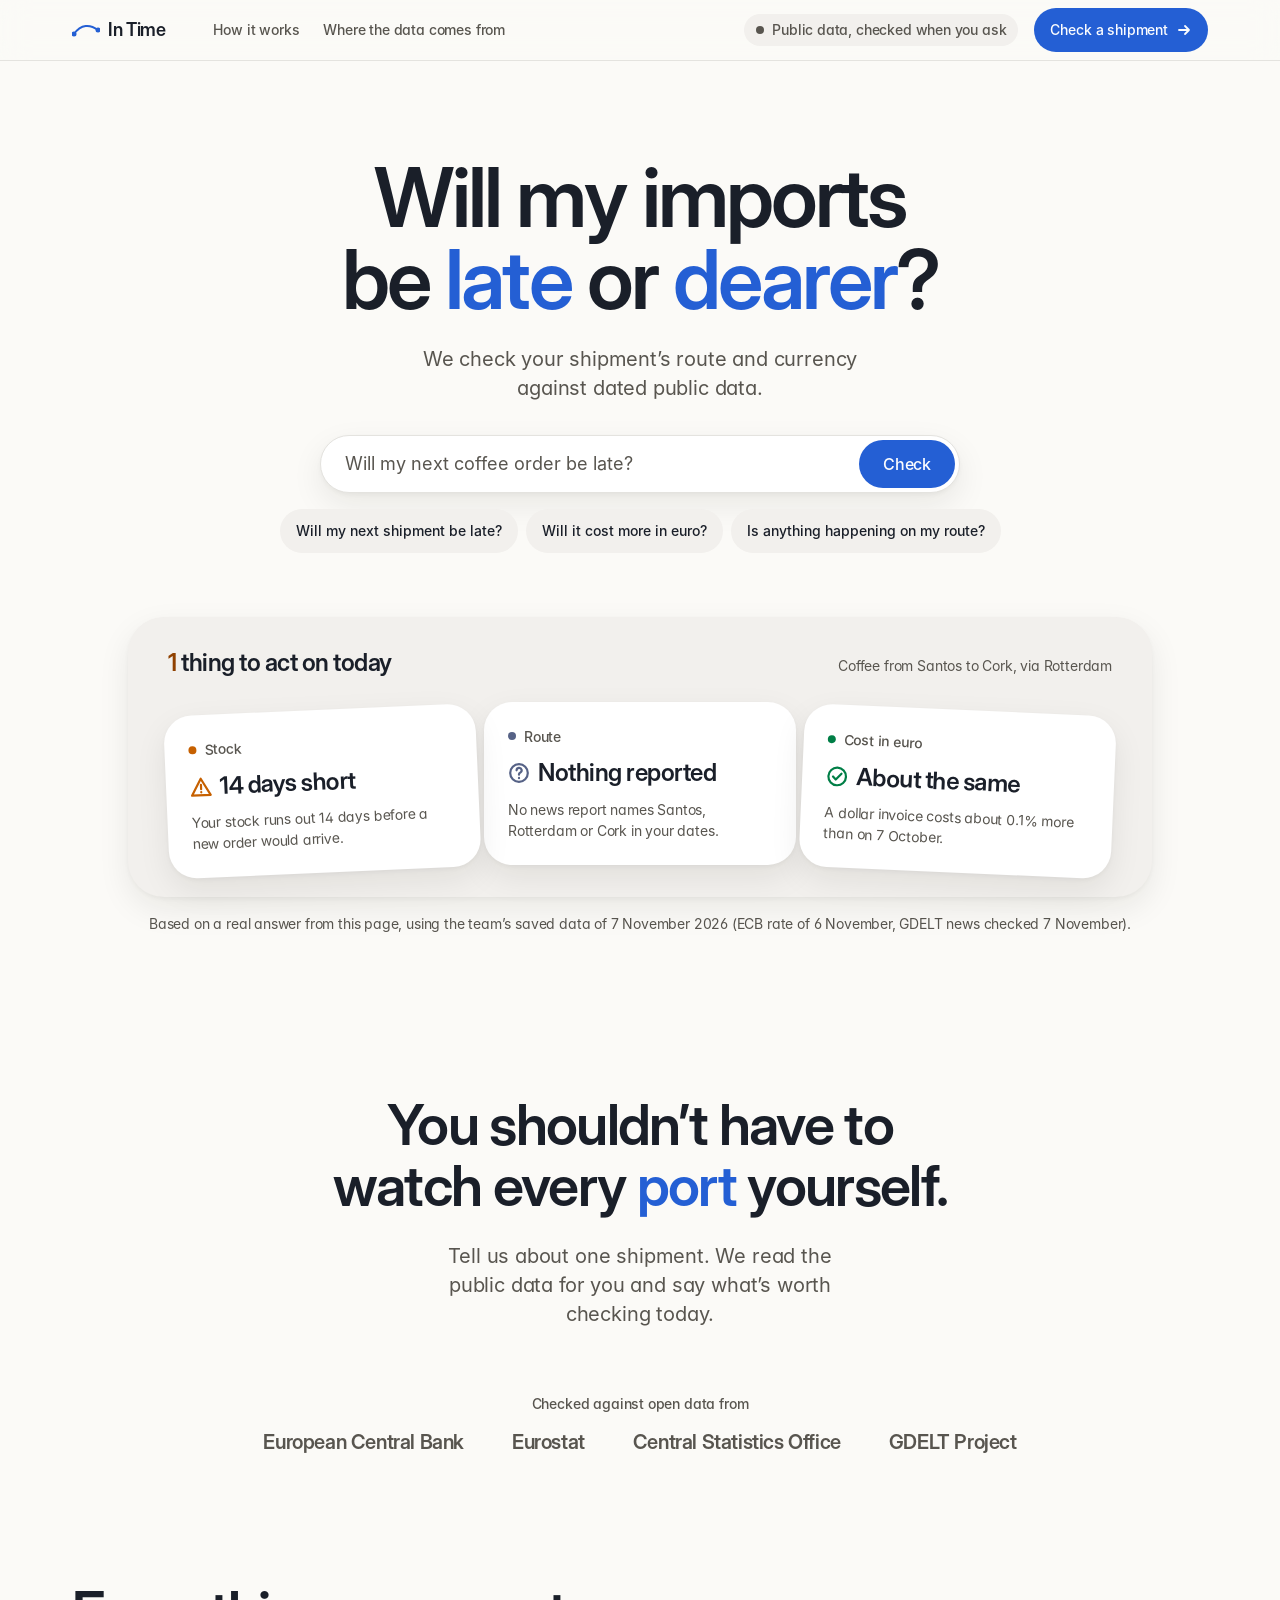
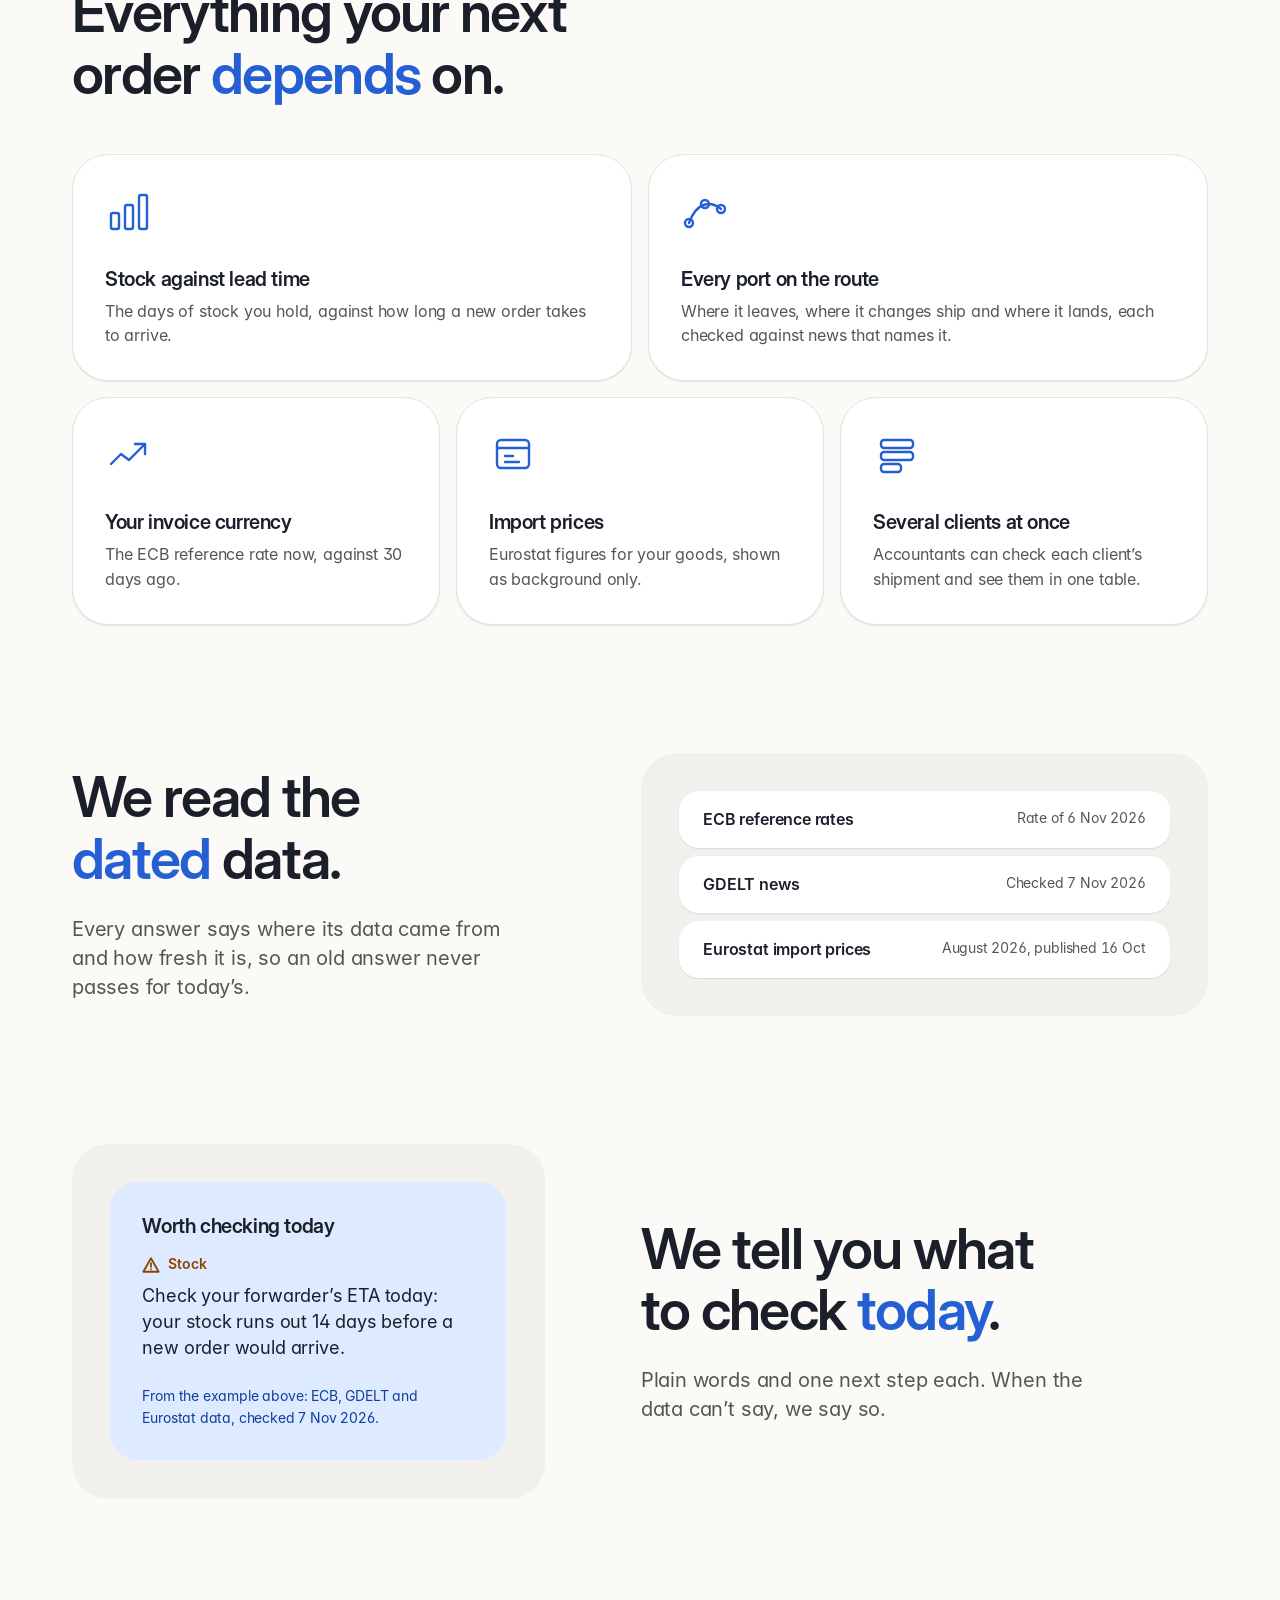
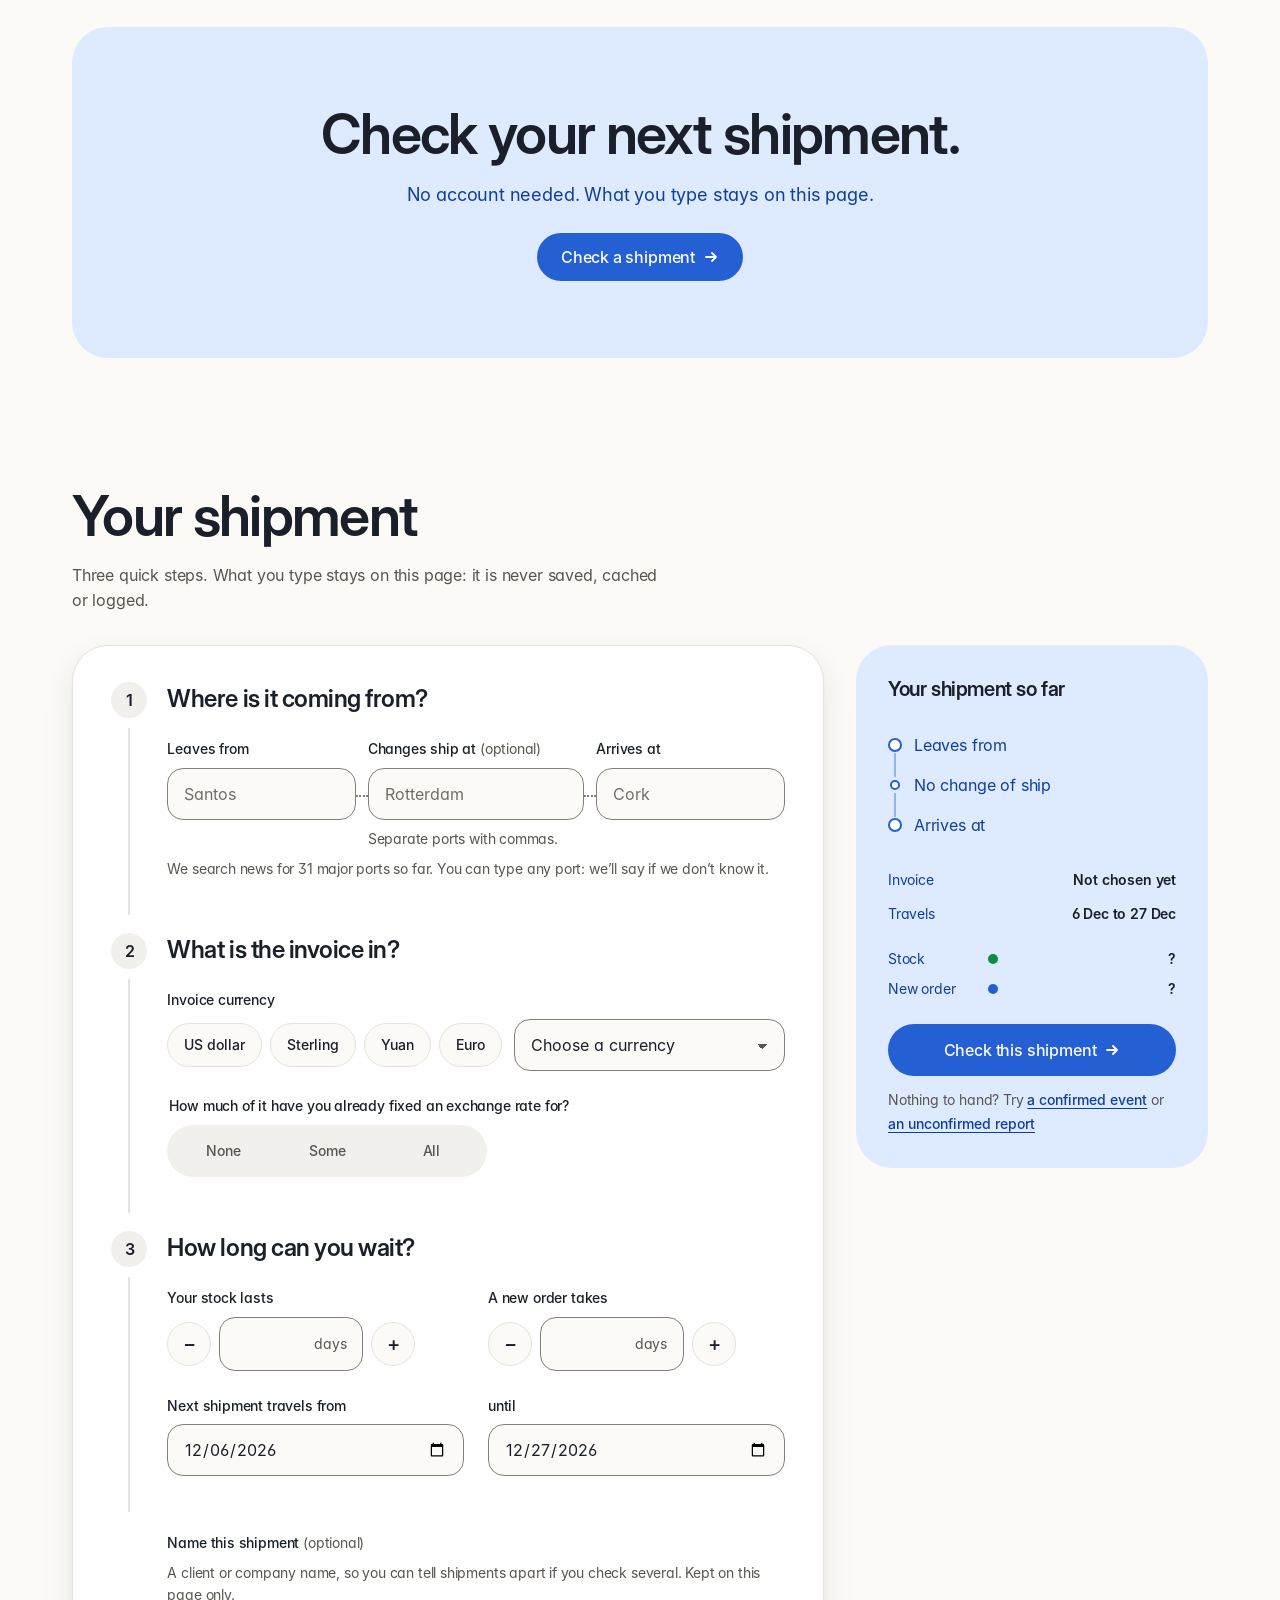
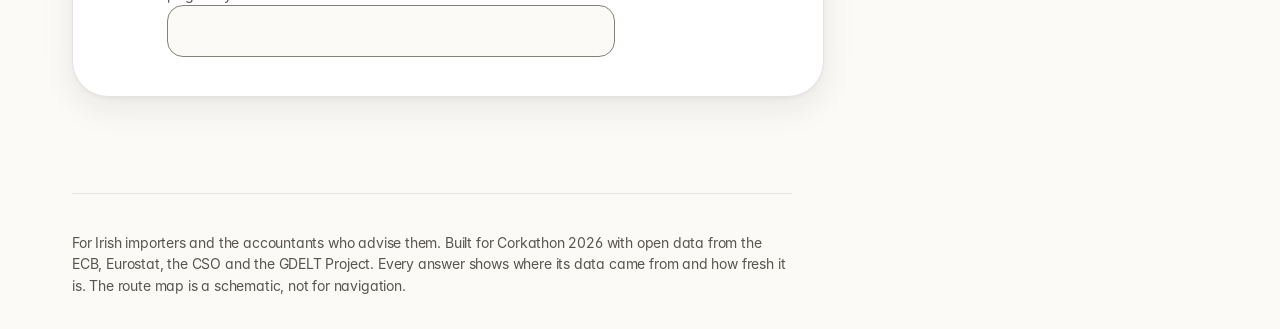
==== commit b73b5937: "Merge main after #50 squash" ====
--- a/web/index.html
+++ b/web/index.html
@@ -16,14 +16,19 @@
 <header class="bar">
   <div class="wrap bar-in">
     <span class="brand"><svg viewBox="0 0 28 16" aria-hidden="true" class="brand-mark"><path d="M2 12 C 9 2, 18 2, 26 8" fill="none" stroke="currentColor" stroke-width="2" stroke-linecap="round"/><circle cx="2" cy="12" r="2.5"/><circle cx="26" cy="8" r="2.5"/></svg>In Time</span>
+    <nav class="bar-nav" aria-label="Page">
+      <a href="#how">How it works</a>
+      <a href="#data">Where the data comes from</a>
+    </nav>
     <span class="pill" id="mode-pill" data-tone="idle"><span class="dot" aria-hidden="true"></span><span id="mode" role="status">Public data, checked when you ask</span></span>
+    <a class="btn btn-sm bar-cta" href="#inputs">Check a shipment<svg viewBox="0 0 16 16" aria-hidden="true" focusable="false"><path d="M3 8h10M9 4l4 4-4 4"/></svg></a>
   </div>
 </header>
 
 <main id="main" class="wrap">
   <section class="hero" aria-labelledby="page-title">
     <div class="hero-text">
-      <h1 id="page-title">Will my imports be late or dearer?</h1>
+      <h1 id="page-title">Will my imports be <em>late</em> or <em>dearer</em>?</h1>
       <p class="lede">We check your shipment’s route and currency against dated public data.</p>
       <div class="ask" role="group" aria-label="Ask about your imports">
         <label for="q" class="sr">Your question</label>
@@ -37,21 +42,87 @@
       </ul>
       <div id="mount-understood"></div>
     </div>
-    <figure class="hero-shot tilt">
-      <div class="shot-frame" id="shot">
-      <picture>
-        <source srcset="img/answer-light.webp" media="(prefers-color-scheme: light)" type="image/webp">
-        <img src="img/answer-dark.webp" width="1792" height="764" fetchpriority="high" alt="A real answer from this page for Santos to Rotterdam to Cork: the headline says to order today because stock runs out 14 days before a new order arrives, nothing is reported on the route, and the euro cost is about the same.">
-      </picture>
-      </div>
-      <figcaption>A real answer, Santos to Cork, from the team’s saved data of 7 November 2026.</figcaption>
+    <figure class="hero-stack tilt">
+      <div class="stack" id="shot">
+        <div class="stack-head">
+          <p class="stack-title"><span class="stack-num">1</span> thing to act on today</p>
+          <p class="stack-sub">Coffee from Santos to Cork, via Rotterdam</p>
+        </div>
+        <ul class="stack-cards">
+          <li class="scard" data-tone="warn"><span class="g-label">Stock</span><span class="s-v"><svg viewBox="0 0 20 20" aria-hidden="true" focusable="false"><path d="M10 2.5 1.5 17.5h17L10 2.5Z"/><path d="M10 8v4"/><path d="M10 14.6v.2"/></svg>14 days short</span><span class="s-b">Your stock runs out 14 days before a new order would arrive.</span></li>
+          <li class="scard" data-tone="unk"><span class="g-label">Route</span><span class="s-v"><svg viewBox="0 0 20 20" aria-hidden="true" focusable="false"><circle cx="10" cy="10" r="8"/><path d="M7.8 7.6a2.3 2.3 0 1 1 3.2 2.1c-.7.3-1 .8-1 1.5v.3"/><path d="M10 14.5v.2"/></svg>Nothing reported</span><span class="s-b">No news report names Santos, Rotterdam or Cork in your dates.</span></li>
+          <li class="scard" data-tone="calm"><span class="g-label">Cost in euro</span><span class="s-v"><svg viewBox="0 0 20 20" aria-hidden="true" focusable="false"><circle cx="10" cy="10" r="8"/><path d="m6.2 10.2 2.6 2.6 5-5.4"/></svg>About the same</span><span class="s-b">A dollar invoice costs about 0.1% more than on 7 October.</span></li>
+        </ul>
+      </div>
+      <figcaption>Based on a real answer from this page, using the team’s saved data of 7 November 2026 (ECB rate of 6 November, GDELT news checked 7 November).</figcaption>
     </figure>
   </section>
+
+
+  <div class="landing">
+    <section class="value" aria-labelledby="value-h">
+      <h2 id="value-h" class="section-h">You shouldn’t have to watch every <em>port</em> yourself.</h2>
+      <p class="lede">Tell us about one shipment. We read the public data for you and say what’s worth checking today.</p>
+      <p class="strip-label" id="data">Checked against open data from</p>
+      <ul class="wordmarks" aria-labelledby="data">
+        <li>European Central Bank</li>
+        <li>Eurostat</li>
+        <li>Central Statistics Office</li>
+        <li>GDELT Project</li>
+      </ul>
+    </section>
+
+    <section class="features" id="how" aria-labelledby="how-h">
+      <h2 id="how-h" class="section-h">Everything your next order <em>depends</em> on.</h2>
+      <ul class="fgrid">
+        <li class="fcard fcard-wide"><svg class="f-ico" viewBox="0 0 48 48" aria-hidden="true" focusable="false"><rect x="6" y="26" width="8" height="16" rx="2"/><rect x="20" y="18" width="8" height="24" rx="2"/><rect x="34" y="8" width="8" height="34" rx="2"/></svg><h3>Stock against lead time</h3><p>The days of stock you hold, against how long a new order takes to arrive.</p></li>
+        <li class="fcard fcard-wide"><svg class="f-ico" viewBox="0 0 48 48" aria-hidden="true" focusable="false"><path d="M8 36C16 14 30 14 40 22"/><circle cx="8" cy="36" r="4"/><circle cx="24" cy="17" r="4"/><circle cx="40" cy="22" r="4"/></svg><h3>Every port on the route</h3><p>Where it leaves, where it changes ship and where it lands, each checked against news that names it.</p></li>
+        <li class="fcard"><svg class="f-ico" viewBox="0 0 48 48" aria-hidden="true" focusable="false"><path d="M6 34l10-10 8 6 16-16"/><path d="M30 14h10v10"/></svg><h3>Your invoice currency</h3><p>The ECB reference rate now, against 30 days ago.</p></li>
+        <li class="fcard"><svg class="f-ico" viewBox="0 0 48 48" aria-hidden="true" focusable="false"><rect x="8" y="10" width="32" height="28" rx="4"/><path d="M8 18h32M16 26h8M16 32h14"/></svg><h3>Import prices</h3><p>Eurostat figures for your goods, shown as background only.</p></li>
+        <li class="fcard"><svg class="f-ico" viewBox="0 0 48 48" aria-hidden="true" focusable="false"><rect x="8" y="10" width="32" height="8" rx="3"/><rect x="8" y="22" width="32" height="8" rx="3"/><rect x="8" y="34" width="20" height="8" rx="3"/></svg><h3>Several clients at once</h3><p>Accountants can check each client’s shipment and see them in one table.</p></li>
+      </ul>
+    </section>
+
+    <section class="row" aria-labelledby="row1-h">
+      <div class="row-text">
+        <h2 id="row1-h" class="section-h">We read the <em>dated</em> data.</h2>
+        <p class="lede">Every answer says where its data came from and how fresh it is, so an old answer never passes for today’s.</p>
+      </div>
+      <div class="row-visual">
+        <ul class="srclist" aria-label="Sources behind the example answer">
+          <li><span class="sl-name">ECB reference rates</span><span class="sl-when">Rate of 6 Nov 2026</span></li>
+          <li><span class="sl-name">GDELT news</span><span class="sl-when">Checked 7 Nov 2026</span></li>
+          <li><span class="sl-name">Eurostat import prices</span><span class="sl-when">August 2026, published 16 Oct</span></li>
+        </ul>
+      </div>
+    </section>
+
+    <section class="row row-flip" aria-labelledby="row2-h">
+      <div class="row-text">
+        <h2 id="row2-h" class="section-h">We tell you what to check <em>today</em>.</h2>
+        <p class="lede">Plain words and one next step each. When the data can’t say, we say so.</p>
+      </div>
+      <div class="row-visual">
+        <div class="darkpanel">
+          <p class="dp-title">Worth checking today</p>
+          <ol class="dp-list">
+            <li><span class="dp-tag" data-tone="warn"><svg viewBox="0 0 20 20" aria-hidden="true" focusable="false"><path d="M10 2.5 1.5 17.5h17L10 2.5Z"/><path d="M10 8v4"/><path d="M10 14.6v.2"/></svg>Stock</span>Check your forwarder’s ETA today: your stock runs out 14 days before a new order would arrive.</li>
+          </ol>
+          <p class="dp-foot">From the example above: ECB, GDELT and Eurostat data, checked 7 Nov 2026.</p>
+        </div>
+      </div>
+    </section>
+
+    <section class="cta" aria-labelledby="cta-h">
+      <h2 id="cta-h" class="section-h">Check your next shipment.</h2>
+      <p>No account needed. What you type stays on this page.</p>
+      <a class="btn" href="#inputs">Check a shipment<svg viewBox="0 0 16 16" aria-hidden="true" focusable="false"><path d="M3 8h10M9 4l4 4-4 4"/></svg></a>
+    </section>
+  </div>
 
   <div class="error-summary" id="errors" role="alert" tabindex="-1" hidden>
     <h2 class="err-h">There is a problem</h2><ul id="error-list"></ul>
   </div>
-
   <form id="inputs" class="ship-form" novalidate aria-labelledby="ship-title">
     <h2 id="ship-title" class="section-h">Your shipment</h2>
     <div class="ship" id="ship-summary" hidden>
@@ -60,109 +131,132 @@
     </div>
 
     <div id="shipment" class="shipment">
-      <p class="sub">Three short parts. What you type stays on this page: it is never saved, cached or logged.</p>
-
-      <fieldset class="group" id="g-route">
-        <legend>The route</legend>
-        <div class="rail">
-          <div class="field stop">
-            <label for="origin_port">Leaves from</label>
-            <span class="field-error" id="origin_port-error" hidden></span>
-            <input id="origin_port" name="origin_port" list="ports" autocomplete="off" aria-describedby="origin_port-error" placeholder="Santos">
-          </div>
-          <div class="field stop">
-            <label for="transshipment_ports">Changes ship at <span class="opt">(optional)</span></label>
-            <span class="field-error" id="transshipment_ports-error" hidden></span>
-            <input id="transshipment_ports" name="transshipment_ports" autocomplete="off" aria-describedby="transshipment_ports-hint transshipment_ports-error" placeholder="Rotterdam">
-            <span class="hint" id="transshipment_ports-hint">Separate ports with commas.</span>
-          </div>
-          <div class="field stop">
-            <label for="destination_port">Arrives at</label>
-            <span class="field-error" id="destination_port-error" hidden></span>
-            <input id="destination_port" name="destination_port" list="ports" autocomplete="off" aria-describedby="destination_port-error" placeholder="Cork">
-          </div>
-        </div>
-        <p class="hint" id="ports-note">We search news for 31 major ports so far. You can type any port: we’ll say if we don’t know it.</p>
+      <p class="sub">Three quick steps. What you type stays on this page: it is never saved, cached or logged.</p>
+      <div class="builder">
+        <div class="steps">
+
+          <fieldset class="step" id="g-route">
+            <legend><span class="step-n" aria-hidden="true">1</span>Where is it coming from?</legend>
+            <div class="rail">
+              <div class="field stop">
+                <label for="origin_port">Leaves from</label>
+                <span class="field-error" id="origin_port-error" hidden></span>
+                <input id="origin_port" name="origin_port" list="ports" autocomplete="off" aria-describedby="origin_port-error" placeholder="Santos">
+              </div>
+              <div class="field stop stop-mid">
+                <label for="transshipment_ports">Changes ship at <span class="opt">(optional)</span></label>
+                <span class="field-error" id="transshipment_ports-error" hidden></span>
+                <input id="transshipment_ports" name="transshipment_ports" autocomplete="off" aria-describedby="transshipment_ports-hint transshipment_ports-error" placeholder="Rotterdam">
+                <span class="hint" id="transshipment_ports-hint">Separate ports with commas.</span>
+              </div>
+              <div class="field stop">
+                <label for="destination_port">Arrives at</label>
+                <span class="field-error" id="destination_port-error" hidden></span>
+                <input id="destination_port" name="destination_port" list="ports" autocomplete="off" aria-describedby="destination_port-error" placeholder="Cork">
+              </div>
+            </div>
+            <p class="hint" id="ports-note">We search news for 31 major ports so far. You can type any port: we’ll say if we don’t know it.</p>
         <datalist id="ports">
           <option value="Algeciras"></option><option value="Antwerp"></option><option value="Bremerhaven"></option><option value="Busan"></option><option value="Colombo"></option><option value="Cork"></option><option value="Dublin"></option><option value="Durban"></option><option value="Felixstowe"></option><option value="Hamburg"></option><option value="Ho Chi Minh City"></option><option value="Hong Kong"></option><option value="Jebel Ali"></option><option value="Le Havre"></option><option value="Liverpool"></option><option value="Los Angeles"></option><option value="Mombasa"></option><option value="New York"></option><option value="Nhava Sheva"></option><option value="Ningbo"></option><option value="Piraeus"></option><option value="Port Said"></option><option value="Ringaskiddy"></option><option value="Rotterdam"></option><option value="Santos"></option><option value="Savannah"></option><option value="Shanghai"></option><option value="Shenzhen"></option><option value="Singapore"></option><option value="Southampton"></option><option value="Valencia"></option>
         </datalist>
-      </fieldset>
-
-      <fieldset class="group" id="g-money">
-        <legend>The invoice</legend>
-        <div class="cols">
-          <div class="field">
-            <label for="currency">Invoice currency</label>
-            <span class="field-error" id="currency-error" hidden></span>
-            <select id="currency" name="currency" aria-describedby="currency-error"><option value="">Choose a currency</option><option value="USD">US dollars (USD)</option><option value="GBP">Pounds sterling (GBP)</option><option value="CNY">Chinese yuan (CNY)</option><option value="JPY">Japanese yen (JPY)</option><option value="CHF">Swiss francs (CHF)</option><option value="EUR">Euro (EUR)</option><optgroup label="More ECB currencies"><option value="SEK">Swedish kronor (SEK)</option><option value="DKK">Danish kroner (DKK)</option><option value="NOK">Norwegian kroner (NOK)</option><option value="PLN">Polish zloty (PLN)</option><option value="CZK">Czech koruna (CZK)</option><option value="HUF">Hungarian forint (HUF)</option><option value="RON">Romanian leu (RON)</option><option value="CAD">Canadian dollars (CAD)</option><option value="AUD">Australian dollars (AUD)</option><option value="NZD">New Zealand dollars (NZD)</option><option value="INR">Indian rupees (INR)</option><option value="KRW">South Korean won (KRW)</option><option value="SGD">Singapore dollars (SGD)</option><option value="HKD">Hong Kong dollars (HKD)</option><option value="THB">Thai baht (THB)</option><option value="TRY">Turkish lira (TRY)</option><option value="BRL">Brazilian real (BRL)</option><option value="MXN">Mexican pesos (MXN)</option><option value="ZAR">South African rand (ZAR)</option></optgroup></select>
+          </fieldset>
+
+          <fieldset class="step" id="g-money">
+            <legend><span class="step-n" aria-hidden="true">2</span>What is the invoice in?</legend>
+            <div class="field">
+              <label for="currency">Invoice currency</label>
+              <span class="field-error" id="currency-error" hidden></span>
+              <div class="cur-row">
+                <ul class="cur-quick" aria-label="Common currencies">
+                  <li><button type="button" class="cchip" data-cur="USD" aria-pressed="false">US dollar</button></li>
+                  <li><button type="button" class="cchip" data-cur="GBP" aria-pressed="false">Sterling</button></li>
+                  <li><button type="button" class="cchip" data-cur="CNY" aria-pressed="false">Yuan</button></li>
+                  <li><button type="button" class="cchip" data-cur="EUR" aria-pressed="false">Euro</button></li>
+                </ul>
+                <select id="currency" name="currency" aria-describedby="currency-error"><option value="">Choose a currency</option><option value="USD">US dollars (USD)</option><option value="GBP">Pounds sterling (GBP)</option><option value="CNY">Chinese yuan (CNY)</option><option value="JPY">Japanese yen (JPY)</option><option value="CHF">Swiss francs (CHF)</option><option value="EUR">Euro (EUR)</option><optgroup label="More ECB currencies"><option value="SEK">Swedish kronor (SEK)</option><option value="DKK">Danish kroner (DKK)</option><option value="NOK">Norwegian kroner (NOK)</option><option value="PLN">Polish zloty (PLN)</option><option value="CZK">Czech koruna (CZK)</option><option value="HUF">Hungarian forint (HUF)</option><option value="RON">Romanian leu (RON)</option><option value="CAD">Canadian dollars (CAD)</option><option value="AUD">Australian dollars (AUD)</option><option value="NZD">New Zealand dollars (NZD)</option><option value="INR">Indian rupees (INR)</option><option value="KRW">South Korean won (KRW)</option><option value="SGD">Singapore dollars (SGD)</option><option value="HKD">Hong Kong dollars (HKD)</option><option value="THB">Thai baht (THB)</option><option value="TRY">Turkish lira (TRY)</option><option value="BRL">Brazilian real (BRL)</option><option value="MXN">Mexican pesos (MXN)</option><option value="ZAR">South African rand (ZAR)</option></optgroup></select>
+              </div>
+            </div>
+            <fieldset class="field seg-wrap" id="fixed_rate_share" aria-describedby="fixed_rate_share-error">
+              <legend>How much of it have you already fixed an exchange rate for?</legend>
+              <span class="field-error" id="fixed_rate_share-error" hidden></span>
+              <div class="seg">
+                <label><input type="radio" name="fixed_rate_share" value="none"><span>None</span></label>
+                <label><input type="radio" name="fixed_rate_share" value="some"><span>Some</span></label>
+                <label><input type="radio" name="fixed_rate_share" value="all"><span>All</span></label>
+              </div>
+            </fieldset>
+            <div class="field" id="pct-field" hidden>
+              <label for="fixed_rate_pct">Roughly what share have you fixed?</label>
+              <span class="hint" id="fixed_rate_pct-hint">Optional, for example 50. Without it we can’t work out your euro cost.</span>
+              <span class="field-error" id="fixed_rate_pct-error" hidden></span>
+              <span class="suffix"><input id="fixed_rate_pct" name="fixed_rate_pct" inputmode="decimal" aria-describedby="fixed_rate_pct-hint fixed_rate_pct-error"><span aria-hidden="true">%</span></span>
+            </div>
+          </fieldset>
+
+          <fieldset class="step" id="g-time">
+            <legend><span class="step-n" aria-hidden="true">3</span>How long can you wait?</legend>
+            <div class="pair">
+              <div class="field">
+                <label for="stock_days">Your stock lasts</label>
+                <span class="field-error" id="stock_days-error" hidden></span>
+                <span class="stepper"><button type="button" class="stp" data-step="-1" data-for="stock_days" aria-label="One day less stock">−</button><span class="suffix"><input id="stock_days" name="stock_days" inputmode="numeric" aria-describedby="stock_days-error"><span aria-hidden="true">days</span></span><button type="button" class="stp" data-step="1" data-for="stock_days" aria-label="One day more stock">+</button></span>
+              </div>
+              <div class="field">
+                <label for="lead_time_days">A new order takes</label>
+                <span class="field-error" id="lead_time_days-error" hidden></span>
+                <span class="stepper"><button type="button" class="stp" data-step="-1" data-for="lead_time_days" aria-label="One day shorter order time">−</button><span class="suffix"><input id="lead_time_days" name="lead_time_days" inputmode="numeric" aria-describedby="lead_time_days-error"><span aria-hidden="true">days</span></span><button type="button" class="stp" data-step="1" data-for="lead_time_days" aria-label="One day longer order time">+</button></span>
+              </div>
+            </div>
+            <div class="pair dates">
+              <div class="field">
+                <label for="window_start">Next shipment travels from</label>
+                <span class="field-error" id="window_start-error" hidden></span>
+                <input id="window_start" name="window_start" type="date" aria-describedby="window_start-error">
+              </div>
+              <div class="field">
+                <label for="window_end">until</label>
+                <span class="field-error" id="window_end-error" hidden></span>
+                <input id="window_end" name="window_end" type="date" aria-describedby="window_end-error">
+              </div>
+            </div>
+          </fieldset>
+
+          <div class="step step-name">
+            <div class="field name-field">
+              <label for="importer">Name this shipment <span class="opt">(optional)</span></label>
+              <span class="hint" id="importer-hint">A client or company name, so you can tell shipments apart if you check several. Kept on this page only.</span>
+              <span class="field-error" id="importer-error" hidden></span>
+              <input id="importer" name="importer" autocomplete="organization" aria-describedby="importer-hint importer-error">
+            </div>
           </div>
-          <fieldset class="field seg-wrap" id="fixed_rate_share" aria-describedby="fixed_rate_share-error">
-            <legend>How much of this invoice have you already fixed an exchange rate for?</legend>
-            <span class="field-error" id="fixed_rate_share-error" hidden></span>
-            <div class="seg">
-              <label><input type="radio" name="fixed_rate_share" value="none"><span>None</span></label>
-              <label><input type="radio" name="fixed_rate_share" value="some"><span>Some</span></label>
-              <label><input type="radio" name="fixed_rate_share" value="all"><span>All</span></label>
-            </div>
-          </fieldset>
-        </div>
-        <div class="field" id="pct-field" hidden>
-          <label for="fixed_rate_pct">Roughly what share have you fixed?</label>
-          <span class="hint" id="fixed_rate_pct-hint">Optional, for example 50. Without it we can’t work out your euro cost.</span>
-          <span class="field-error" id="fixed_rate_pct-error" hidden></span>
-          <span class="suffix"><input id="fixed_rate_pct" name="fixed_rate_pct" inputmode="decimal" aria-describedby="fixed_rate_pct-hint fixed_rate_pct-error"><span aria-hidden="true">%</span></span>
-        </div>
-      </fieldset>
-
-      <fieldset class="group" id="g-time">
-        <legend>Your stock and timing</legend>
-        <div class="cols">
-          <div class="field">
-            <label for="stock_days">How many days will your current stock last?</label>
-            <span class="field-error" id="stock_days-error" hidden></span>
-            <span class="suffix"><input id="stock_days" name="stock_days" inputmode="numeric" aria-describedby="stock_days-error"><span aria-hidden="true">days</span></span>
+        </div>
+
+        <aside class="ticket" aria-labelledby="ticket-h">
+          <h3 id="ticket-h" class="ticket-h">Your shipment so far</h3>
+          <ol class="t-route" id="t-route" aria-label="Route">
+            <li data-k="origin_port"><span class="t-dot" aria-hidden="true"></span><span class="t-port" data-empty="Leaves from">Leaves from</span></li>
+            <li data-k="transshipment_ports" class="t-mid"><span class="t-dot" aria-hidden="true"></span><span class="t-port" data-empty="No change of ship">No change of ship</span></li>
+            <li data-k="destination_port"><span class="t-dot" aria-hidden="true"></span><span class="t-port" data-empty="Arrives at">Arrives at</span></li>
+          </ol>
+          <dl class="t-facts">
+            <div><dt>Invoice</dt><dd id="t-money">Not chosen yet</dd></div>
+            <div><dt>Travels</dt><dd id="t-dates">Not set yet</dd></div>
+          </dl>
+          <div class="t-runway" aria-hidden="true">
+            <div class="t-bar"><span class="t-bar-label">Stock</span><span class="t-fill t-stock" id="t-stock"></span><span class="t-val" id="t-stock-v">?</span></div>
+            <div class="t-bar"><span class="t-bar-label">New order</span><span class="t-fill t-lead" id="t-lead"></span><span class="t-val" id="t-lead-v">?</span></div>
           </div>
-          <div class="field">
-            <label for="lead_time_days">How many days from ordering until it arrives?</label>
-            <span class="field-error" id="lead_time_days-error" hidden></span>
-            <span class="suffix"><input id="lead_time_days" name="lead_time_days" inputmode="numeric" aria-describedby="lead_time_days-error"><span aria-hidden="true">days</span></span>
+          <div class="actions">
+            <button type="submit" class="btn" id="submit">Check this shipment<svg viewBox="0 0 16 16" aria-hidden="true" focusable="false"><path d="M3 8h10M9 4l4 4-4 4"/></svg></button>
+            <p class="t-try"><span class="or">Nothing to hand? Try</span> <button type="button" class="linkbtn" data-example="alert">a confirmed event</button> <span class="or">or</span> <button type="button" class="linkbtn" data-example="insufficient">an unconfirmed report</button></p>
           </div>
-          <div class="field">
-            <label for="window_start">Next shipment travels from</label>
-            <span class="field-error" id="window_start-error" hidden></span>
-            <input id="window_start" name="window_start" type="date" aria-describedby="window_start-error">
-          </div>
-          <div class="field">
-            <label for="window_end">until</label>
-            <span class="field-error" id="window_end-error" hidden></span>
-            <input id="window_end" name="window_end" type="date" aria-describedby="window_end-error">
-          </div>
-        </div>
-      </fieldset>
-
-      <div class="field name-field">
-        <label for="importer">Client or company name</label>
-        <span class="hint" id="importer-hint">So you can tell shipments apart if you check several. Kept on this page only.</span>
-        <span class="field-error" id="importer-error" hidden></span>
-        <input id="importer" name="importer" autocomplete="organization" aria-describedby="importer-hint importer-error">
-      </div>
-
-      <div class="actions">
-        <button type="submit" class="btn" id="submit">Check this shipment</button>
-        <span class="or">No shipment to hand? See an example with</span>
-        <button type="button" class="linkbtn" data-example="alert">a confirmed event</button>
-        <span class="or">or</span>
-        <button type="button" class="linkbtn" data-example="insufficient">an unconfirmed report</button>
+        </aside>
       </div>
     </div>
     <p class="status" id="status" role="status" aria-live="polite"></p>
   </form>
 
   <section id="result" class="result" aria-labelledby="answer" tabindex="-1" hidden>
-    <div id="mount-order-by"></div>
-    <div id="mount-timeline"></div>
-    <div id="mount-asof"></div>
-
     <div class="verdict">
       <p class="yourq" id="answer-q"></p>
       <h2 id="answer" class="headline"></h2>
@@ -171,6 +265,19 @@
       <nav class="glance" id="glance" aria-label="The three answers"></nav>
     </div>
 
+    <section class="todo" aria-labelledby="todo-h">
+      <h3 id="todo-h" class="sub-h">Worth checking today</h3>
+      <ol id="todo"></ol>
+      <p class="coverage" id="coverage"></p>
+    </section>
+
+    <section class="when" aria-labelledby="when-h">
+      <h3 id="when-h" class="sub-h">When to order</h3>
+      <div id="mount-order-by"></div>
+      <div id="mount-timeline"></div>
+      <div id="mount-asof"></div>
+    </section>
+
     <figure class="routemap" id="routemap" hidden>
       <div class="rm-stage">
         <div id="routemap-svg"></div>
@@ -182,11 +289,6 @@
 
     <div class="parts" id="tiles"></div>
 
-    <section class="todo" aria-labelledby="todo-h">
-      <h3 id="todo-h" class="sub-h">Worth checking today</h3>
-      <ol id="todo"></ol>
-      <p class="coverage" id="coverage"></p>
-    </section>
 
     <section class="track" aria-labelledby="track-h">
       <h3 id="track-h" class="sub-h">Track it yourself</h3>
--- a/web/styles.css
+++ b/web/styles.css
@@ -1,10 +1,10 @@
-/* Hallmark · v2.0.0 · redesign: full · scope: page + app · theme: Soft Pill (morphin-ui shapes, Inter, warm neutrals / pure black) · genre: product · hero: centred question + real captured answer · posture: Restrained · signature: three answer cards, each with something to try · components: ported by hand from bencho and libraries.dev (both MIT), see docs/third-party.md */
+/* Hallmark · v2.0.0 · redesign: full · scope: page + app · theme: Soft Pill (morphin-ui shapes, Inter, warm neutrals / soft charcoal, blue accents) · genre: product · hero: centred question + a fanned stack of real answer cards · landing: section order after useorigin.com (structure only) · posture: Restrained · signature: three answer cards, each with something to try · components: ported by hand from bencho and libraries.dev (both MIT), see docs/third-party.md */
 /* Pre-emit critique: no eyebrows, no tracked caps, no middle-dot meta, tokens for colour and space, no glow shadows (the border beam is a thin stroke shown only while a check runs), h2 at 40px or more, controls 44 to 52px, hero headline 7 words and one 11-word sentence above the fold at 1280x800. */
 /* Sweep: hallmark's sloplint was not run (this environment does not run code from that repo); gates applied by hand. */
 /* Imports check, theme "Soft Pill" (v4). A clean slate after Night Harbour.
    Shapes and tokens follow the morphin-ui approach (MIT): pill controls with a superellipse
-   corner, soft filled cards, Inter at a tight semibold, warm neutrals in light and pure black
-   with #171717 cards in dark. Interactions borrow ideas from bencho.dev and libraries.dev,
+   corner, soft filled cards, Inter at a tight semibold, warm neutrals in light and a soft blue-tinted charcoal
+   in dark, with brand-blue buttons and accents (Khoa asked for no heavy dark colours, 7 Nov). Interactions borrow ideas from bencho.dev and libraries.dev,
    rebuilt here in plain CSS and JS (no packages, no build step, CSP-safe).
    Amber means "act", never "danger": there is no red status colour. Status always has a word and an icon. */
 
@@ -21,12 +21,12 @@
   --card:oklch(100% 0 0);
   --secondary:oklch(95.6% .004 85);
   --secondary-2:oklch(92.5% .005 85);
-  --foreground:oklch(17% .006 85);
+  --foreground:oklch(24% .02 262);
   --muted-foreground:oklch(45% .01 85);
   --border:oklch(91.5% .005 85);
   --input:oklch(60% .01 85);
-  --primary:var(--foreground);
-  --primary-foreground:oklch(98.5% .002 85);
+  --primary:var(--brand);
+  --primary-foreground:oklch(99% .003 262);
   --brand:oklch(52% .19 262);
   --brand-soft:oklch(93.5% .035 262);
   --brand-ink:oklch(40% .16 262);
@@ -61,17 +61,17 @@
   --dur-1:150ms;--dur-2:250ms;--dur-3:350ms}
 
 @media (prefers-color-scheme:dark){:root{
-  --background:oklch(0% 0 0);
-  --card:oklch(20.5% 0 0);
-  --secondary:oklch(26.9% 0 0);
-  --secondary-2:oklch(31% 0 0);
-  --foreground:oklch(98.5% 0 0);
-  --muted-foreground:oklch(72% 0 0);
-  --border:oklch(29% 0 0);
-  --input:oklch(56% 0 0);
-  --primary-foreground:oklch(14% 0 0);
+  --background:oklch(25% .018 262);
+  --card:oklch(30% .02 262);
+  --secondary:oklch(34% .022 262);
+  --secondary-2:oklch(38% .024 262);
+  --foreground:oklch(97% .006 262);
+  --muted-foreground:oklch(82% .015 262);
+  --border:oklch(40% .02 262);
+  --input:oklch(64% .02 262);
+  --primary-foreground:oklch(20% .03 262);
   --brand:oklch(72% .14 262);
-  --brand-soft:oklch(30% .08 262);
+  --brand-soft:oklch(38% .08 262);
   --brand-ink:oklch(82% .1 262);
   --data:oklch(80% .19 148);
   --data-soft:oklch(80% .19 148 / .16);
@@ -86,7 +86,7 @@
   --ring:oklch(72% .14 262);
   --shadow-1:none;
   --shadow-2:0 0 0 1px oklch(100% 0 0 / .06);
-  --popover-shadow:0 0 0 1px oklch(100% 0 0 / .08),0 24px 48px oklch(0% 0 0 / .6);
+  --popover-shadow:0 0 0 1px oklch(100% 0 0 / .08),0 24px 48px oklch(10% .02 262 / .45);
   --beam-sheen:oklch(100% 0 0 / .75)}}
 
 /* ---------- Base ---------- */
@@ -110,7 +110,7 @@
 
 /* ---------- Top bar ---------- */
 .bar{position:sticky;top:0;z-index:5;background:oklch(from var(--background) l c h / .82);backdrop-filter:saturate(1.4) blur(14px);-webkit-backdrop-filter:saturate(1.4) blur(14px);border-bottom:1px solid var(--border)}
-.bar-in{display:flex;align-items:center;justify-content:space-between;gap:var(--s-4);min-height:60px;flex-wrap:wrap;padding-block:var(--s-2)}
+.bar-in{display:flex;align-items:center;justify-content:flex-start;gap:var(--s-4);min-height:60px;flex-wrap:wrap;padding-block:var(--s-2)}
 .brand{display:inline-flex;align-items:center;gap:var(--s-2);font:600 var(--text-lg)/1 var(--font-display);letter-spacing:-.02em}
 .brand-mark{width:28px;height:16px;color:var(--brand);fill:var(--brand)}
 .pill{display:inline-flex;align-items:center;gap:var(--s-2);font-size:var(--text-sm);font-weight:500;color:var(--muted-foreground);padding:var(--s-1) var(--s-3);background:var(--secondary);border-radius:var(--pill);min-height:32px}
@@ -127,12 +127,9 @@
 .mag-w{display:inline-block;white-space:nowrap}
 .mag-l{display:inline-block;transform-origin:50% 90%;transition:transform 420ms var(--ease-spring),color var(--dur-2) var(--ease);will-change:transform}
 .lede{max-width:36ch;margin:var(--s-5) 0 0;color:var(--muted-foreground);font-size:var(--text-xl);line-height:1.45}
-.hero-shot{margin:0;width:min(100%,64rem)}
 .tilt{perspective:1800px}
-.shot-frame{position:relative;border-radius:var(--r-card-lg);padding:var(--s-2);background:var(--secondary);box-shadow:var(--shadow-2)}
 .tlt-sheen{position:absolute;inset:0;border-radius:inherit;pointer-events:none;z-index:1}
-.shot-frame img{display:block;width:100%;height:auto;border-radius:calc(var(--r-card-lg) - var(--s-2));border:1px solid var(--border)}
-.hero-shot figcaption{margin-top:var(--s-4);font-size:var(--text-sm);color:var(--muted-foreground)}
+.hero-stack figcaption{margin-top:var(--s-4);font-size:var(--text-sm);color:var(--muted-foreground)}
 
 /* Border beam, ported from libraries.dev border-beam (MIT, Jakub Antalik), "md" size, colorful palette.
    Kept to the 1px stroke layer (no inner glow, no bloom) and shown only while a check runs. */
@@ -154,7 +151,7 @@
 /* Once there's an answer, the hero steps back */
 .answered .hero{padding-block:var(--s-7) 0;gap:0}
 .answered h1{font-size:var(--text-3xl);max-width:none}
-.answered .lede,.answered .hero-shot{display:none}
+.answered .lede,.answered .hero-stack,.answered .landing,.answered .bar-nav{display:none}
 .answered .ask{margin-top:var(--s-5)}
 
 /* Prompt-style ask box */
@@ -202,14 +199,8 @@
 #ship-line dt{font-size:var(--text-xs);color:var(--muted-foreground);font-weight:500}
 #ship-line dd{margin:0;font-size:var(--text-sm);font-weight:600}
 
-.shipment{margin-top:var(--s-5);display:grid;gap:var(--s-4)}
+.shipment{margin-top:var(--s-4);display:grid;gap:var(--s-6)}
 .sub{margin:0;font-size:var(--text-base);color:var(--muted-foreground);max-width:60ch}
-.group{margin:0;min-width:0;border:1px solid var(--border);border-radius:var(--r-card-lg);background:var(--card);padding:var(--s-6);box-shadow:var(--shadow-1)}
-.group>legend{float:left;width:100%;padding:0;margin-bottom:var(--s-5);font:600 var(--text-2xl)/1.2 var(--font-display);letter-spacing:-.02em}
-.group>legend+*{clear:both}
-@media(max-width:640px){.group{padding:var(--s-5);border-radius:var(--r-card)}}
-.rail{display:grid;gap:var(--s-4)}
-@media(min-width:820px){.rail{grid-template-columns:1fr 1.2fr 1fr;gap:var(--s-5)}}
 .cols{display:grid;gap:var(--s-5)}
 @media(min-width:820px){.cols{grid-template-columns:1fr 1fr}}
 .field{margin:0;min-width:0}
@@ -217,7 +208,7 @@
 label,.field>legend{display:block;font-weight:500;font-size:var(--text-sm);margin-bottom:var(--s-2)}
 .opt{font-weight:400;color:var(--muted-foreground)}
 .hint{display:block;color:var(--muted-foreground);font-size:var(--text-sm);margin:var(--s-2) 0 0}
-input,select{font:inherit;color:var(--foreground);background:var(--background);border:1px solid var(--input);border-radius:var(--pill);padding:0 var(--s-4);min-height:var(--h-lg);width:100%;transition:border-color var(--dur-1) var(--ease),box-shadow var(--dur-1) var(--ease)}
+input,select{font:inherit;color:var(--foreground);background:var(--background);border:1px solid var(--input);border-radius:var(--r-field);padding:0 var(--s-4);min-height:52px;width:100%;transition:border-color var(--dur-1) var(--ease),box-shadow var(--dur-1) var(--ease)}
 input::placeholder{color:var(--muted-foreground);opacity:.85}
 input:hover,select:hover{border-color:var(--muted-foreground)}
 input:focus-visible,select:focus-visible{outline:0;border-color:var(--ring);box-shadow:0 0 0 3px oklch(from var(--ring) l c h / .3)}
@@ -226,13 +217,11 @@
 option,optgroup{background:var(--card);color:var(--foreground)}
 input[type=date]{max-width:15rem}
 @media (prefers-color-scheme:dark){::-webkit-calendar-picker-indicator{filter:invert(.8)}}
-.suffix{display:flex;align-items:center;gap:var(--s-2);max-width:13rem;border:1px solid var(--input);border-radius:var(--pill);background:var(--background);padding-right:var(--s-4);corner-shape:var(--corner-shape);transition:border-color var(--dur-1) var(--ease),box-shadow var(--dur-1) var(--ease)}
+.suffix{display:flex;align-items:center;gap:var(--s-2);max-width:13rem;border:1px solid var(--input);border-radius:var(--r-field);background:var(--background);padding-right:var(--s-4);corner-shape:var(--corner-shape);transition:border-color var(--dur-1) var(--ease),box-shadow var(--dur-1) var(--ease)}
 .suffix:hover{border-color:var(--muted-foreground)}
 .suffix:focus-within{border-color:var(--ring);box-shadow:0 0 0 3px oklch(from var(--ring) l c h / .3)}
 .suffix input{border:0;background:transparent;box-shadow:none!important;min-width:0}
 .suffix span{color:var(--muted-foreground);font-size:var(--text-sm)}
-.name-field{background:var(--card);border:1px solid var(--border);border-radius:var(--r-card-lg);padding:var(--s-6);box-shadow:var(--shadow-1)}
-.name-field input{max-width:30rem}
 
 /* Tabs-style segmented control: a filled pill that glides on a soft bar (CSS only) */
 .seg{position:relative;display:inline-grid;grid-template-columns:repeat(3,minmax(0,1fr));background:var(--secondary);border-radius:var(--pill);padding:var(--s-1);min-width:min(100%,20rem)}
@@ -242,7 +231,7 @@
 .seg:has(label:nth-child(3) input:checked)::before{transform:translateX(200%)}
 .seg label{position:relative;z-index:1;margin:0;font-weight:500;cursor:pointer}
 .seg input{position:absolute;inset:0;opacity:0;width:100%;height:100%;margin:0;min-height:0;cursor:pointer}
-.seg span{display:grid;place-items:center;min-height:40px;padding:0 var(--s-4);border-radius:var(--pill);color:var(--muted-foreground);transition:color var(--dur-2) var(--ease)}
+.seg span{display:grid;place-items:center;min-height:44px;padding:0 var(--s-4);border-radius:var(--pill);color:var(--muted-foreground);transition:color var(--dur-2) var(--ease)}
 .seg input:checked+span{color:var(--foreground);font-weight:600}
 .seg input:focus-visible+span{outline:2px solid var(--ring);outline-offset:1px}
 .seg label:hover input:not(:checked)+span{color:var(--foreground)}
@@ -313,7 +302,7 @@
 .findings a{color:var(--foreground)}
 .badge{display:inline-flex;align-items:center;height:20px;font:600 var(--text-xs)/1 var(--font-sans);padding:0 var(--s-2);border-radius:var(--pill);margin-right:var(--s-2);vertical-align:1px}
 .badge.rep{color:var(--foreground);background:var(--warn-soft)}
-.badge.conf{color:var(--primary-foreground);background:var(--foreground)}
+.badge.conf{color:var(--primary-foreground);background:var(--primary)}
 .findings .meta{display:block;color:var(--muted-foreground);font-size:var(--text-xs);margin-top:var(--s-1)}
 
 .part-viz{min-width:0;display:flex;flex-direction:column;gap:var(--s-4)}
@@ -332,24 +321,16 @@
 .rw-ctl input{grid-row:2;grid-column:1/-1}
 input[type=range]{--fill:50%;-webkit-appearance:none;appearance:none;width:100%;height:var(--h-md);min-height:0;background:transparent;border:0;border-radius:var(--pill);padding:0;margin:0;cursor:pointer}
 input[type=range]:hover{border:0}
-input[type=range]::-webkit-slider-runnable-track{height:20px;border-radius:var(--pill);background:linear-gradient(to right,var(--brand) 0 var(--fill),var(--secondary-2) var(--fill) 100%);box-shadow:inset 0 0 0 1px var(--input)}
-input[type=range]::-moz-range-track{height:20px;border-radius:var(--pill);background:var(--secondary-2);box-shadow:inset 0 0 0 1px var(--input)}
-input[type=range]::-moz-range-progress{height:20px;border-radius:var(--pill);background:var(--brand)}
-input[type=range]::-webkit-slider-thumb{-webkit-appearance:none;appearance:none;width:24px;height:12px;margin-top:4px;border-radius:var(--pill);background:var(--primary-foreground);border:0;box-shadow:0 0 0 2px var(--brand);transition:transform var(--dur-1) var(--ease)}
-input[type=range]::-moz-range-thumb{width:24px;height:12px;border-radius:var(--pill);background:var(--primary-foreground);border:0;box-shadow:0 0 0 2px var(--brand)}
-input[type=range]:active::-webkit-slider-thumb{transform:scale(.9)}
+/* Slider, after morphin-ui's Slider (MIT, Ivan Oliinyk): a 20 px pill track, a primary fill that ends under
+   the thumb, and a thumb that is a primary pill with a lighter pill inside it. */
+input[type=range]::-webkit-slider-runnable-track{height:20px;border-radius:var(--pill);corner-shape:var(--corner-shape);background:linear-gradient(to right,var(--primary) 0 var(--fill),var(--secondary-2) var(--fill) 100%)}
+input[type=range]::-moz-range-track{height:20px;border-radius:var(--pill);background:var(--secondary-2)}
+input[type=range]::-moz-range-progress{height:20px;border-radius:var(--pill);background:var(--primary)}
+input[type=range]::-webkit-slider-thumb{-webkit-appearance:none;appearance:none;width:28px;height:20px;margin-top:0;border-radius:var(--pill);corner-shape:var(--corner-shape);background:var(--primary-foreground);border:0;box-shadow:inset 0 0 0 2px var(--primary),0 1px 2px oklch(0% 0 0 / .25);cursor:grab;transition:transform 150ms cubic-bezier(.22,1,.36,1)}
+input[type=range]::-moz-range-thumb{width:28px;height:20px;border-radius:var(--pill);background:var(--primary-foreground);border:0;box-shadow:inset 0 0 0 2px var(--primary),0 1px 2px oklch(0% 0 0 / .25);cursor:grab}
+input[type=range]:active::-webkit-slider-thumb{transform:scale(.92);cursor:grabbing}
 input[type=range]:focus-visible{outline:2px solid var(--ring);outline-offset:2px;box-shadow:none}
-@media (prefers-color-scheme:dark){input[type=range]::-webkit-slider-thumb,input[type=range]::-moz-range-thumb{background:var(--foreground)}}
-
-/* Wake slider, ported from bencho "Wake slider" (MIT, Lorenzo Cabra): a row of thin bars, solid up to the
-   value, faint after it; bars the value sweeps past spring up with the speed of the drag. The native range
-   input sits on top, transparent, so keyboard, touch and screen readers work as before. */
-.wks{position:relative;display:flex;align-items:center;justify-content:space-between;height:var(--h-md);padding:0 var(--s-1);border-radius:var(--s-2);cursor:ew-resize}
-.wks-bar{flex:none;width:3px;height:20px;border-radius:3px;background:color-mix(in oklch,var(--foreground) 32%,var(--secondary));transform-origin:50% 50%;transition:background-color 160ms ease}
-.wks-bar[data-on]{background:var(--foreground)}
-.wks input[type=range]{position:absolute;inset:0;width:100%;height:100%;opacity:0;margin:0;cursor:ew-resize}
-.wks:has(input:focus-visible){outline:2px solid var(--ring);outline-offset:4px}
-.rw-ctl .wks{grid-row:2;grid-column:1/-1}
+
 
 /* Stock runway */
 .rw-tick{stroke:var(--border);stroke-width:1}
@@ -430,10 +411,12 @@
 .sub-h{font-size:var(--text-2xl);letter-spacing:-.02em;margin-bottom:var(--s-4)}
 .todo,.track{margin-top:var(--s-4);padding:clamp(var(--s-5),3.5vw,var(--s-7));background:var(--card);border:1px solid var(--border);border-radius:var(--r-card-lg);box-shadow:var(--shadow-1)}
 .todo{display:grid;gap:var(--s-4)}
+.when{margin-top:var(--s-6)}
+.when>.sub-h{margin-bottom:var(--s-4)}
 @media(min-width:1000px){.todo{grid-template-columns:minmax(0,5fr) minmax(0,7fr);column-gap:var(--s-7)}.todo .sub-h{grid-row:span 2}}
 .todo ol{margin:0;padding:0;list-style:none;counter-reset:t;display:grid;gap:var(--s-2)}
 .todo li{counter-increment:t;display:grid;grid-template-columns:var(--s-7) 1fr;align-items:start;font:500 var(--text-lg)/1.4 var(--font-sans);padding:var(--s-4);background:var(--secondary);border-radius:var(--r-inner)}
-.todo li::before{content:counter(t);display:grid;place-items:center;width:28px;height:28px;border-radius:50%;background:var(--foreground);color:var(--primary-foreground);font:600 var(--text-sm)/1 var(--font-sans)}
+.todo li::before{content:counter(t);display:grid;place-items:center;width:28px;height:28px;border-radius:50%;background:var(--primary);color:var(--primary-foreground);font:600 var(--text-sm)/1 var(--font-sans)}
 .coverage{margin:0;color:var(--muted-foreground);font-size:var(--text-sm)}
 
 .track-grid{display:grid;gap:var(--s-5) var(--s-6)}
@@ -458,7 +441,7 @@
 .check{display:inline-flex;align-items:center;gap:var(--s-3);font-weight:500;font-size:var(--text-sm);margin:0;min-height:var(--h-md);cursor:pointer}
 .check input{-webkit-appearance:none;appearance:none;position:relative;flex:none;width:56px;height:32px;min-height:0;padding:0;margin:0;border:0;border-radius:var(--pill);background:var(--card);box-shadow:0 0 0 1px var(--input);cursor:pointer;transition:background 420ms ease}
 .check input::after{content:"";position:absolute;top:var(--s-1);left:var(--s-1);width:24px;height:24px;border-radius:var(--pill);background:color-mix(in oklch,var(--foreground) 40%,var(--card));transition:left 420ms var(--ease-spring),background 420ms ease}
-.check input:checked{background:var(--foreground);box-shadow:none}
+.check input:checked{background:var(--primary);box-shadow:none}
 .check input:checked::after{left:28px;background:var(--card)}
 @media (prefers-reduced-motion:no-preference){.check input::after{animation:drop-off 420ms var(--ease)}.check input:checked::after{animation:drop-on 420ms var(--ease)}}
 @keyframes drop-on{40%{width:34px;margin-left:-10px}}
@@ -557,3 +540,254 @@
 .odo-sep{display:inline-block}
 .viz .btn.ghost,.quote .btn.ghost{background:var(--card);box-shadow:0 0 0 1px var(--border)}
 .viz .btn.ghost:hover{background:var(--background)}
+
+/* ---------- Landing: section order after useorigin.com (structure only: our tokens, type, copy and data) ----------
+   Hero card stack, a value line with the sources as a wordmark strip, a feature grid, two text-and-picture rows
+   (one with a dark panel), a dark call to action. Hidden once an answer is on the page. */
+@media (prefers-reduced-motion:no-preference){html{scroll-behavior:smooth}}
+#how,#data,#inputs{scroll-margin-top:84px}
+.bar-in .pill{margin-left:auto}
+.bar-nav{display:none;gap:var(--s-5);margin-left:var(--s-6)}
+@media(min-width:960px){.bar-nav{display:flex}}
+.bar-nav a{display:inline-flex;align-items:center;min-height:44px;color:var(--muted-foreground);text-decoration:none;font-size:var(--text-sm);font-weight:500;transition:color var(--dur-1) var(--ease)}
+.bar-nav a:hover{color:var(--foreground)}
+a.btn{text-decoration:none}
+.btn-sm{min-height:var(--h-sm);padding:0 var(--s-4);font-size:var(--text-sm)}
+.btn svg{width:16px;height:16px;flex:none;fill:none;stroke:currentColor;stroke-width:1.8;stroke-linecap:round;stroke-linejoin:round;transition:transform var(--dur-1) var(--ease)}
+.btn:hover svg{transform:translateX(2px)}
+@media(max-width:600px){.bar-cta{display:none}}
+h1 em,.section-h em{font-style:normal;color:var(--brand)}
+
+.hero-stack{margin:0;width:min(100%,64rem)}
+.stack{position:relative;text-align:left;padding:clamp(var(--s-4),3vw,var(--s-6));background:var(--secondary);border-radius:var(--r-card-lg);box-shadow:var(--shadow-2);corner-shape:var(--corner-shape)}
+.stack-head{display:flex;flex-wrap:wrap;align-items:baseline;justify-content:space-between;gap:var(--s-2) var(--s-4);padding:0 var(--s-2) var(--s-5)}
+.stack-title{margin:0;font:600 var(--text-2xl)/1.2 var(--font-display);letter-spacing:-.02em}
+.stack-num{color:var(--warn-ink)}
+.stack-sub{margin:0;color:var(--muted-foreground);font-size:var(--text-sm)}
+.stack-cards{list-style:none;margin:0;padding:0;display:grid;gap:var(--s-3)}
+@media(min-width:760px){.stack-cards{grid-template-columns:repeat(3,minmax(0,1fr))}}
+.scard{display:flex;flex-direction:column;gap:var(--s-3);padding:var(--s-5);background:var(--card);border-radius:var(--r-card);box-shadow:var(--shadow-2);corner-shape:var(--corner-shape)}
+@media(min-width:760px) and (prefers-reduced-motion:no-preference){
+  .scard{transition:transform 500ms var(--ease-spring)}
+  .scard:nth-child(1){transform:rotate(-2.5deg) translate(6px,8px)}
+  .scard:nth-child(3){transform:rotate(2.5deg) translate(-6px,8px)}
+  .stack:hover .scard{transform:none}
+}
+.scard[data-tone=warn] .g-label::before{background:var(--warn)}
+.scard[data-tone=calm] .g-label::before{background:var(--calm)}
+.scard[data-tone=unk] .g-label::before{background:var(--unk)}
+.s-v{display:flex;align-items:flex-start;gap:var(--s-2);font:600 var(--text-2xl)/1.15 var(--font-display);letter-spacing:-.02em}
+.s-v svg,.dp-tag svg{width:22px;height:22px;flex:none;margin-top:3px;fill:none;stroke:currentColor;stroke-width:2;stroke-linecap:round;stroke-linejoin:round}
+.scard[data-tone=warn] svg{color:var(--warn)}
+.scard[data-tone=calm] svg{color:var(--calm)}
+.scard[data-tone=unk] svg{color:var(--unk)}
+.s-b{color:var(--muted-foreground);font-size:var(--text-sm);line-height:1.5}
+
+.landing{display:grid;gap:var(--s-10);padding-block:var(--s-9) 0}
+.value{display:flex;flex-direction:column;align-items:center;text-align:center}
+.value .section-h{max-width:18ch}
+.value .lede{margin-top:var(--s-5)}
+.strip-label{margin:var(--s-8) 0 var(--s-4);font-size:var(--text-sm);font-weight:500;color:var(--muted-foreground)}
+.wordmarks{list-style:none;margin:0;padding:0;display:flex;flex-wrap:wrap;justify-content:center;gap:var(--s-3) var(--s-7)}
+.wordmarks li{font:600 var(--text-xl)/1.2 var(--font-display);letter-spacing:-.02em;color:var(--muted-foreground)}
+
+.features .section-h{max-width:16ch}
+.fgrid{list-style:none;margin:var(--s-7) 0 0;padding:0;display:grid;gap:var(--s-4)}
+@media(min-width:720px){.fgrid{grid-template-columns:repeat(6,minmax(0,1fr))}.fcard{grid-column:span 2}.fcard-wide{grid-column:span 3;min-height:14rem}}
+.fcard{display:flex;flex-direction:column;padding:var(--s-6);background:var(--card);border:1px solid var(--border);border-radius:var(--r-card-lg);box-shadow:var(--shadow-1);corner-shape:var(--corner-shape)}
+.f-ico{width:48px;height:48px;margin-bottom:auto;fill:none;stroke:var(--brand);stroke-width:2.4;stroke-linecap:round;stroke-linejoin:round}
+.fcard h3{margin-top:var(--s-6);font:600 var(--text-xl)/1.2 var(--font-display);letter-spacing:-.02em}
+.fcard p{margin:var(--s-2) 0 0;color:var(--muted-foreground)}
+
+.row{display:grid;gap:var(--s-7);align-items:center}
+@media(min-width:900px){.row{grid-template-columns:minmax(0,5fr) minmax(0,6fr);gap:var(--s-9)}.row-flip .row-text{order:2}}
+.row-text .lede{margin-top:var(--s-5)}
+.row-visual{padding:clamp(var(--s-5),3vw,var(--s-7));background:var(--secondary);border-radius:var(--r-card-lg);corner-shape:var(--corner-shape)}
+.srclist{list-style:none;margin:0;padding:0;display:grid;gap:var(--s-2)}
+.srclist li{display:flex;flex-wrap:wrap;justify-content:space-between;gap:var(--s-1) var(--s-4);padding:var(--s-4) var(--s-5);background:var(--card);border-radius:var(--r-inner);box-shadow:var(--shadow-1)}
+.sl-name{font-weight:600}
+.sl-when{color:var(--muted-foreground);font-size:var(--text-sm);font-variant-numeric:tabular-nums}
+
+/* Accent panels: soft brand blue in both modes (Khoa: no heavy dark colours) */
+.darkpanel,.cta{--dp-bg:var(--brand-soft);--dp-fg:var(--foreground);--dp-muted:var(--brand-ink);--dp-warn:var(--warn-ink);--dp-calm:var(--calm);background:var(--dp-bg);color:var(--dp-fg)}
+.darkpanel{padding:var(--s-6);border-radius:var(--r-card);corner-shape:var(--corner-shape)}
+.dp-title{margin:0 0 var(--s-4);font:600 var(--text-xl)/1.2 var(--font-display);letter-spacing:-.02em}
+.dp-list{list-style:none;margin:0;padding:0;display:grid;gap:var(--s-4)}
+.dp-list li{display:grid;gap:var(--s-2);font-size:var(--text-lg);line-height:1.45}
+.dp-tag{display:inline-flex;align-items:center;gap:var(--s-2);font-size:var(--text-sm);font-weight:600}
+.dp-tag svg{width:18px;height:18px;margin-top:0}
+.dp-tag[data-tone=warn]{color:var(--dp-warn)}
+.dp-tag[data-tone=calm]{color:var(--dp-calm)}
+.dp-foot{margin:var(--s-5) 0 0;font-size:var(--text-sm);color:var(--dp-muted)}
+.cta{display:flex;flex-direction:column;align-items:center;gap:var(--s-4);text-align:center;padding:clamp(var(--s-7),6vw,var(--s-9)) var(--s-5);border-radius:var(--r-card-lg);corner-shape:var(--corner-shape)}
+.cta p{margin:0 0 var(--s-2);color:var(--dp-muted);font-size:var(--text-lg)}
+
+/* ---------- Shipment builder: three numbered steps on the left, a live shipment ticket on the right ----------
+   Replaces four stacked boxes. Steps sit on one card joined by a thin line; the ticket fills in as you type. */
+.builder{display:grid;gap:var(--s-5);align-items:start}
+@media(min-width:1000px){.builder{grid-template-columns:minmax(0,1fr) 22rem;gap:var(--s-6)}}
+.steps{position:relative;display:grid;gap:var(--s-2);padding:clamp(var(--s-5),3vw,var(--s-7));background:var(--card);border:1px solid var(--border);border-radius:var(--r-card-lg);box-shadow:var(--shadow-2);corner-shape:var(--corner-shape)}
+.step{position:relative;margin:0;min-width:0;border:0;padding:0 0 var(--s-7) 56px}
+.step:last-child{padding-bottom:0}
+.step::before{content:"";position:absolute;left:17px;top:44px;bottom:var(--s-3);width:2px;border-radius:2px;background:var(--border)}
+.step:last-child::before{display:none}
+.step:focus-within::before,.step.done::before{background:color-mix(in oklch,var(--brand) 55%,var(--border))}
+.step>legend{float:left;width:100%;padding:0;margin:0 0 var(--s-5);font:600 var(--text-2xl)/1.25 var(--font-display);letter-spacing:-.02em}
+.step>legend+*{clear:both}
+.step-n{position:absolute;left:0;top:-2px;display:grid;place-items:center;width:36px;height:36px;border-radius:50%;background:var(--secondary);color:var(--foreground);font:600 var(--text-base)/1 var(--font-sans);transition:background var(--dur-2) var(--ease),color var(--dur-2) var(--ease)}
+.step:focus-within .step-n,.step.done .step-n{background:var(--primary);color:var(--primary-foreground)}
+@media(max-width:640px){.step{padding-left:0}.step::before{display:none}.step-n{position:static;display:inline-grid;width:30px;height:30px;margin-right:var(--s-3);vertical-align:2px;font-size:var(--text-sm)}}
+.step-name{padding-bottom:0}
+.step-name input{max-width:28rem}
+
+/* Route: three stops joined by a dotted line */
+.rail{display:grid;gap:var(--s-4)}
+@media(min-width:760px){.rail{grid-template-columns:1fr 1.15fr 1fr;gap:var(--s-3)}
+  .stop{position:relative}
+  .stop:not(:last-child)::after{content:"";position:absolute;right:calc(-1 * var(--s-3));top:calc(var(--s-2) + 1.4em + 26px);width:var(--s-3);border-top:2px dotted var(--input)}}
+.step .field+.field,.step .field+fieldset.field,.step fieldset.field+.field{margin-top:var(--s-5)}
+.rail .field+.field{margin-top:0}
+
+/* Currency: quick chips beside the full list */
+.cur-row{display:flex;flex-wrap:wrap;align-items:center;gap:var(--s-2) var(--s-3)}
+.cur-quick{list-style:none;display:flex;flex-wrap:wrap;gap:var(--s-2);margin:0;padding:0}
+.cchip{font:500 var(--text-sm)/1 var(--font-sans);min-height:44px;padding:0 var(--s-4);border:1px solid var(--border);border-radius:var(--pill);background:var(--background);color:var(--foreground);cursor:pointer;transition:background var(--dur-1) var(--ease),border-color var(--dur-1) var(--ease),transform var(--dur-1) var(--ease);corner-shape:var(--corner-shape)}
+.cchip:hover{border-color:var(--input)}
+.cchip:active{transform:scale(.96)}
+.cchip[aria-pressed=true]{background:var(--brand-soft);border-color:var(--brand);color:var(--brand-ink);font-weight:600}
+.cur-row select{flex:1 1 14rem;width:auto;min-width:12rem}
+
+/* Days: − and + around the number */
+.pair{display:grid;gap:var(--s-5)}
+@media(min-width:640px){.pair{grid-template-columns:1fr 1fr}}
+.pair+.pair{margin-top:var(--s-5)}
+.pair .field+.field{margin-top:0}
+.stepper{display:inline-flex;align-items:center;gap:var(--s-2)}
+.stepper .suffix{max-width:9rem}
+.stepper .suffix input{text-align:center;font-variant-numeric:tabular-nums;font-weight:600;font-size:var(--text-lg)}
+.stp{display:grid;place-items:center;width:44px;height:44px;flex:none;border:1px solid var(--border);border-radius:50%;background:var(--background);color:var(--foreground);font:500 var(--text-xl)/1 var(--font-sans);cursor:pointer;transition:background var(--dur-1) var(--ease),transform var(--dur-1) var(--ease)}
+.stp:hover{background:var(--secondary)}
+.stp:active{transform:scale(.92)}
+.dates input[type=date]{max-width:none}
+
+/* The ticket: a live summary in the soft brand tint; sticks beside the steps on wide screens */
+.ticket{display:grid;gap:var(--s-5);padding:var(--s-6);background:var(--brand-soft);border-radius:var(--r-card-lg);corner-shape:var(--corner-shape)}
+@media(min-width:1000px){.ticket{position:sticky;top:84px}}
+.ticket-h{font:600 var(--text-xl)/1.2 var(--font-display);letter-spacing:-.02em}
+.t-route{list-style:none;margin:0;padding:0;display:grid;gap:0}
+.t-route li{position:relative;display:flex;align-items:center;gap:var(--s-3);min-height:40px}
+.t-route li:not(:last-child)::after{content:"";position:absolute;left:6px;top:28px;bottom:-12px;width:2px;background:color-mix(in oklch,var(--brand) 40%,transparent)}
+.t-dot{width:14px;height:14px;flex:none;border-radius:50%;border:2px solid var(--brand);background:var(--card);transition:background var(--dur-2) var(--ease),transform 400ms var(--ease-spring)}
+.t-mid .t-dot{width:10px;height:10px;margin-inline:2px}
+.t-route li.set .t-dot{background:var(--brand)}
+.t-port{font-weight:600;color:var(--foreground)}
+.t-route li:not(.set) .t-port{font-weight:400;color:var(--brand-ink)}
+@media (prefers-reduced-motion:no-preference){.t-route li.pop .t-dot{transform:scale(1.35)}}
+.t-facts{margin:0;display:grid;gap:var(--s-3)}
+.t-facts div{display:flex;justify-content:space-between;gap:var(--s-4)}
+.t-facts dt{color:var(--brand-ink);font-size:var(--text-sm)}
+.t-facts dd{margin:0;font-weight:600;font-size:var(--text-sm);text-align:right}
+.t-runway{display:grid;gap:var(--s-2)}
+.t-bar{display:grid;grid-template-columns:5.5rem 1fr auto;align-items:center;gap:var(--s-3);font-size:var(--text-sm)}
+.t-bar-label{color:var(--brand-ink)}
+.t-fill{display:block;height:10px;width:var(--w,0%);min-width:10px;border-radius:var(--pill);background:var(--data);transition:width 500ms var(--ease-spring)}
+.t-lead{background:var(--brand)}
+.t-val{font-weight:600;font-variant-numeric:tabular-nums;min-width:4.5em;text-align:right}
+.ticket .actions{display:grid;gap:var(--s-3);padding:0}
+.ticket .actions .btn{width:100%;margin:0;min-height:52px}
+.t-try{margin:0;font-size:var(--text-sm);line-height:1.6}
+.t-try .linkbtn{font-size:var(--text-sm);min-height:24px;padding:0}
+
+/* ---------- Answer page, report layout (Khoa: "so rigid", 7 Nov) ----------
+   Summary first: headline on the left, a scorecard of the three answers on the right, then today's
+   step in a tinted band. The parts lose their boxes and become an open report: text that stays in view
+   on the left while the picture scrolls on the right, hairlines between them. */
+@media(min-width:1000px){
+  .verdict{display:grid;grid-template-columns:minmax(0,1.25fr) minmax(0,1fr);column-gap:var(--s-8);align-items:start}
+  .verdict>*{grid-column:1}
+  .verdict .glance{grid-column:2;grid-row:1/span 6;margin-top:0}
+}
+.verdict .glance{grid-template-columns:1fr;gap:var(--s-2)}
+.glance-item{flex-direction:row;align-items:center;justify-content:space-between;gap:var(--s-4);padding:var(--s-4) var(--s-5);min-height:72px;border-radius:var(--r-card)}
+.glance-item .g-label{flex:none;min-width:7.5rem}
+.glance-item .g-v{flex:1;font-size:var(--text-xl)}
+.glance-item::after{content:"";flex:none;width:9px;height:9px;border-right:2px solid var(--muted-foreground);border-bottom:2px solid var(--muted-foreground);transform:rotate(-45deg);transition:transform var(--dur-2) var(--ease)}
+.glance-item:hover::after{transform:translateX(3px) rotate(-45deg)}
+.glance-item{transform:translateX(calc(var(--lift,0) * -6px)) scale(calc(1 + var(--lift,0) * .02))}
+@media(max-width:520px){.glance-item{flex-wrap:wrap}.glance-item .g-label{min-width:0;width:100%}}
+
+/* Today's step: the one thing to do, in the brand tint, straight under the summary */
+.todo{margin-top:var(--s-4);background:var(--brand-soft);border:0;box-shadow:none}
+.todo .sub-h{color:var(--brand-ink)}
+.todo li{background:var(--card);font-weight:500}
+.todo .coverage{color:var(--brand-ink)}
+
+/* Parts: an open report instead of stacked boxes */
+.parts{gap:0;margin-top:var(--s-8)}
+.part{background:transparent;border:0;border-top:1px solid var(--border);border-radius:0;box-shadow:none;padding:var(--s-8) 0}
+.part:first-child{border-top:0;padding-top:0}
+@media(min-width:1000px){.part-text{position:sticky;top:96px;align-self:start}}
+.part-text h3{display:flex;align-items:center;gap:var(--s-2);font-size:var(--text-lg);color:var(--muted-foreground)}
+.part-text h3::before{content:"";width:8px;height:8px;border-radius:50%;background:var(--muted-foreground)}
+.part[data-tone=warn] .part-text h3::before{background:var(--warn)}
+.part[data-tone=calm] .part-text h3::before{background:var(--calm)}
+.part[data-tone=unk] .part-text h3::before{background:var(--unk)}
+.part .tone{font-size:var(--text-5xl);line-height:1}
+.part .tone svg{width:32px;height:32px}
+.viz,.viz-empty{border-radius:var(--r-card-lg)}
+.rm{max-height:420px}
+.rm-grat{opacity:.55}
+
+/* Tools: one quiet area, not three more boxes */
+.track{margin-top:var(--s-8);background:var(--secondary);border:0;box-shadow:none}
+.track input{background:var(--card)}
+.watch{background:transparent;border:0;padding:var(--s-4) 0;border-top:1px solid var(--border);border-bottom:1px solid var(--border);border-radius:0;margin-top:var(--s-6)}
+.panel{background:transparent;border:0;border-bottom:1px solid var(--border);border-radius:0;padding:0;margin-top:0}
+.track .btn.ghost{background:var(--card);box-shadow:0 0 0 1px var(--border)}
+.track .btn.ghost:hover{background:var(--background)}
+
+/* ---------- Stock runway, event cards, route schematic (Khoa: "fix all of these", 7 Nov) ---------- */
+.rw-name{font:600 14px var(--font-sans);fill:var(--foreground)}
+.rw-axis{font:500 13px var(--font-sans)}
+.rw-track{fill:var(--secondary-2)}
+.rw-stock{fill:var(--data)}
+.rw-order{fill:var(--brand)}
+.rw-stock-end{fill:var(--card);stroke:var(--data);stroke-width:3}
+.rw-order-end{fill:var(--card);stroke:var(--brand);stroke-width:3}
+.rw-gap{stroke:none;stroke-dasharray:none}
+.rw-gap.short{fill:var(--warn-soft)}
+.rw-gap.spare{fill:var(--calm-soft)}
+.rw-gaplab{font:600 14px var(--font-sans);fill:var(--foreground);stroke:none}
+.rw-gaplab.short{fill:var(--warn-ink)}
+@media (prefers-color-scheme:dark){.rw-stock{fill:color-mix(in oklch,var(--data) 80%,var(--secondary))}}
+
+/* Event cards: the status leads, amber for a confirmed event, grey-blue for a news report */
+.findings{gap:var(--s-3)}
+.findings li{display:grid;gap:var(--s-2);padding:var(--s-4) var(--s-5);background:var(--card);border:1px solid var(--border);border-left:4px solid var(--unk);border-radius:var(--r-inner);font-size:var(--text-base);line-height:1.45}
+.findings li:has(.conf){border-left-color:var(--warn);background:color-mix(in oklch,var(--warn-soft) 55%,var(--card))}
+.findings .badge{justify-self:start;display:inline-flex;align-items:center;gap:var(--s-1);font:600 var(--text-xs)/1 var(--font-sans);padding:6px 10px;border-radius:var(--pill)}
+.findings .badge.conf{background:var(--warn-soft);color:var(--warn-ink)}
+.findings .badge.rep{background:var(--unk-soft);color:var(--foreground)}
+.findings .badge.conf::before{content:"";width:6px;height:6px;border-radius:50%;background:var(--warn)}
+.findings .badge.rep::before{content:"";width:6px;height:6px;border-radius:50%;background:var(--unk)}
+.findings a{font-weight:500}
+.findings .meta{margin-top:0}
+
+/* Route: stops in order on one line, not to scale */
+.rm{max-height:none}
+.rm-sea{stroke:var(--border);stroke-width:1.5;stroke-dasharray:2 8;stroke-linecap:round}
+.rm-label{font:600 16px var(--font-sans);stroke:none}
+.rm-role{fill:var(--muted-foreground);font:500 13px var(--font-sans)}
+.rm-role-ev{fill:var(--warn-ink);font-weight:600}
+.rm-port{stroke-width:3}
+.rw-gap.short,.rw-gap.spare{stroke:none}
+
+/* Stock runway in the morphin-ui look (MIT, Ivan Oliinyk): 20 px pill tracks and pill thumbs. */
+.rw-track{fill:color-mix(in oklch,var(--foreground) 6%,transparent)}
+.rw-thumb-in{fill:var(--primary-foreground);filter:drop-shadow(0 1px 1px oklch(0% 0 0 / .25))}
+.rw-stock-end{fill:var(--data);stroke:none}
+.rw-order-end{fill:var(--brand);stroke:none}
+.rw-badge{fill:var(--card)}
+.rw-badge.short{fill:color-mix(in oklch,var(--warn) 16%,var(--card))}
+.rw-gaplab{font:600 13px var(--font-sans)}
+.rm-port{fill:var(--card);stroke:var(--foreground);stroke-width:2.5}
